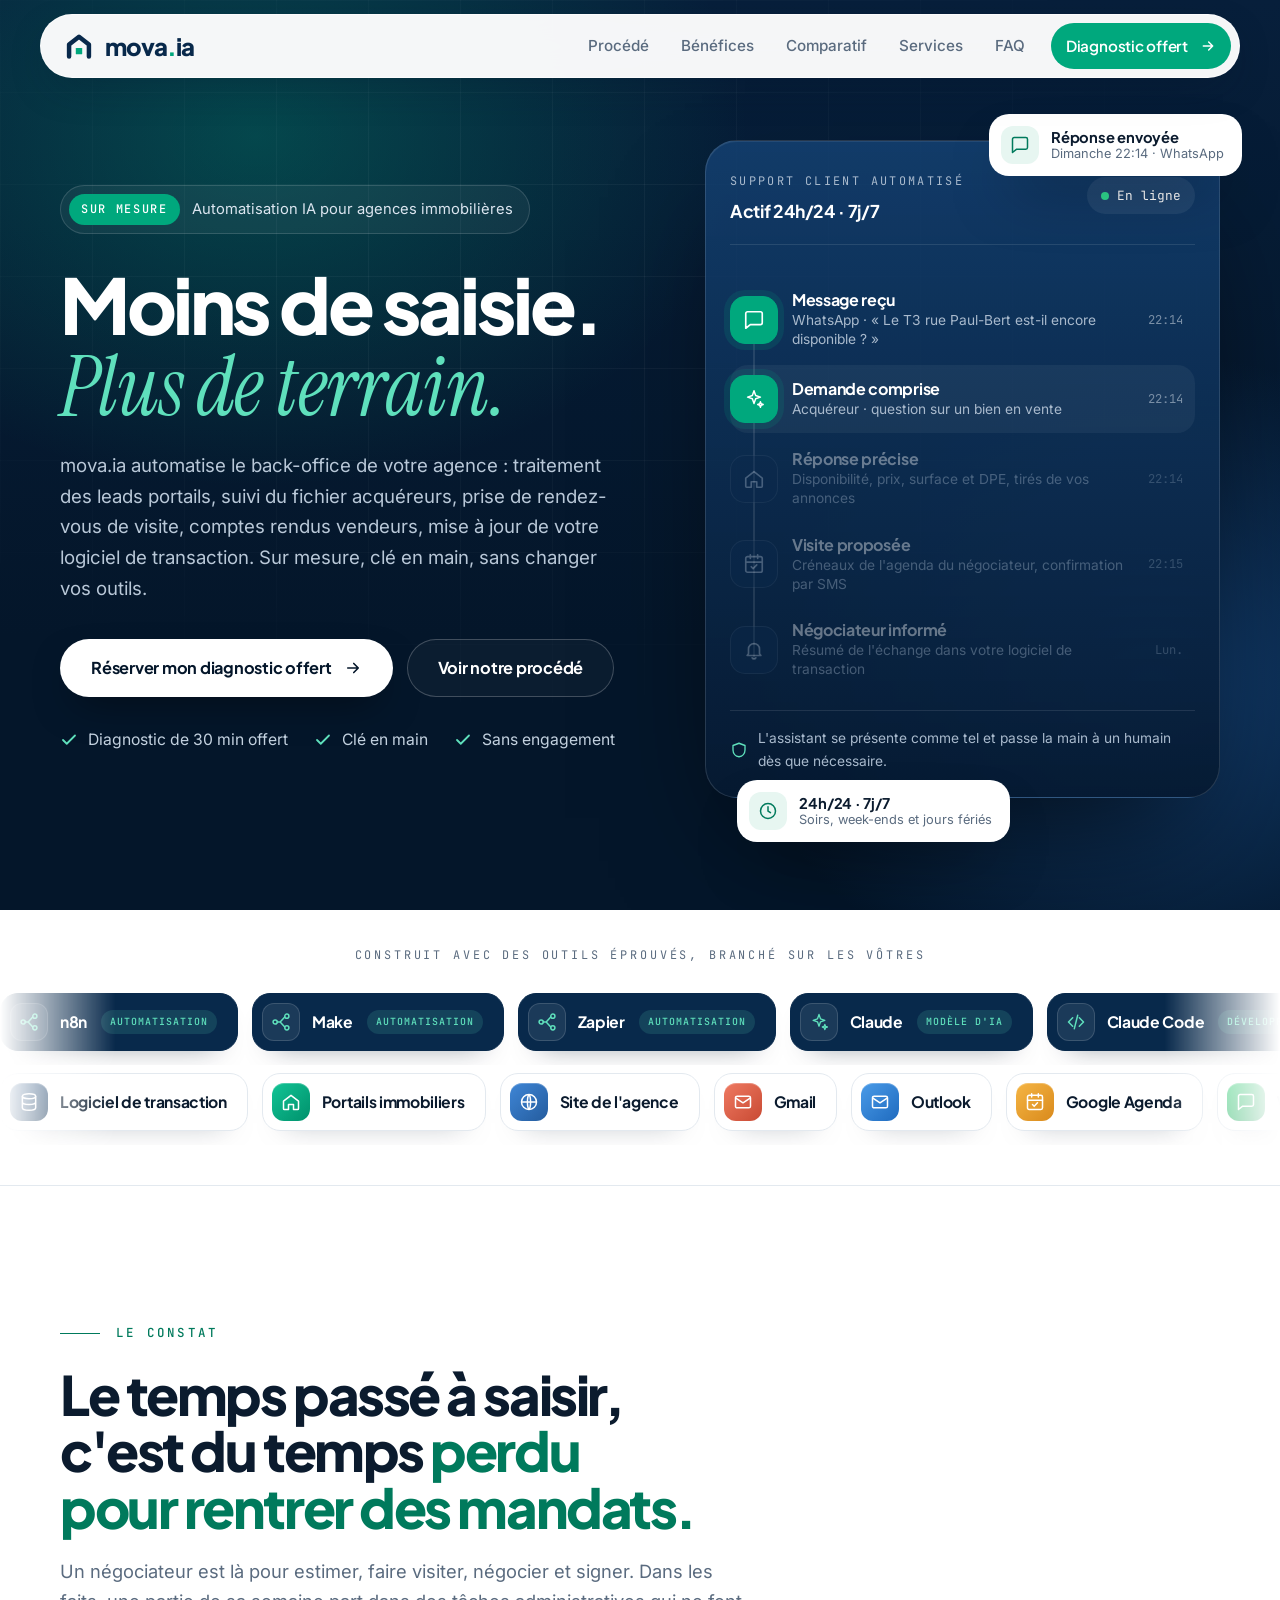
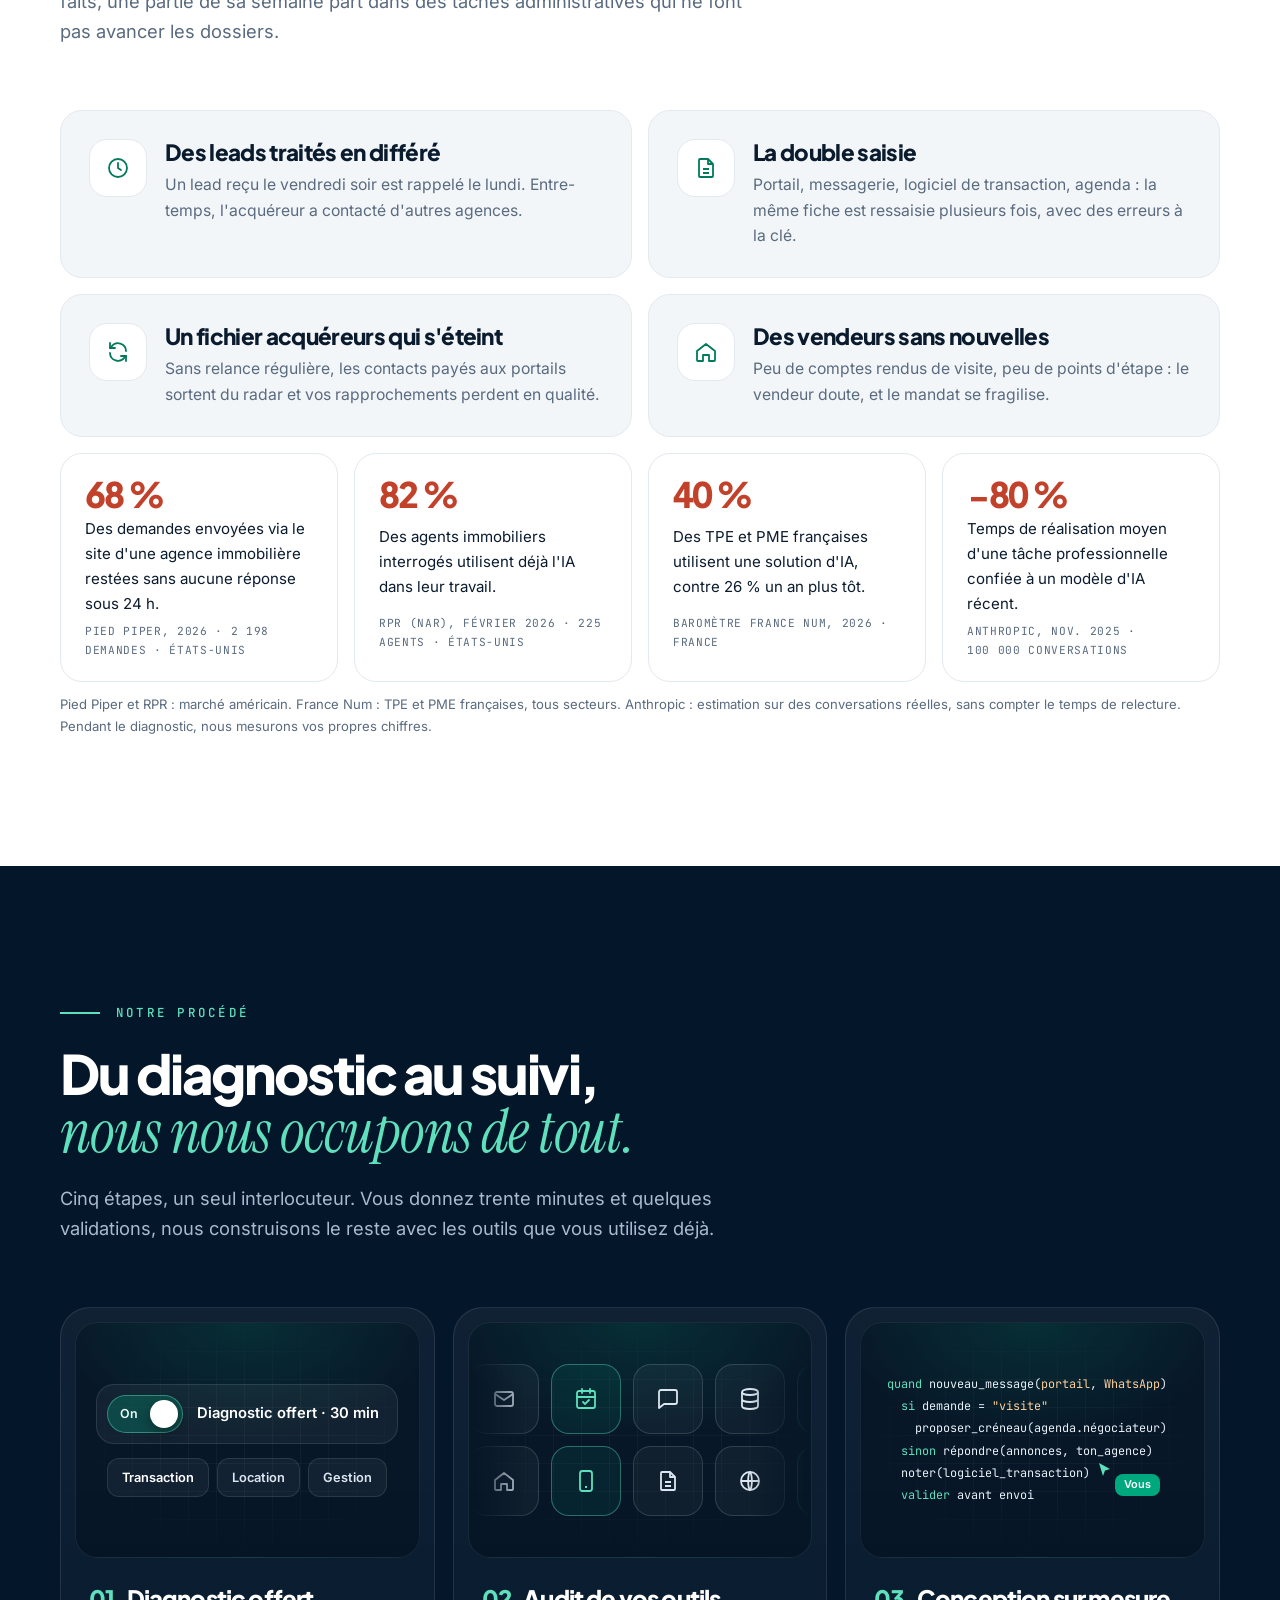
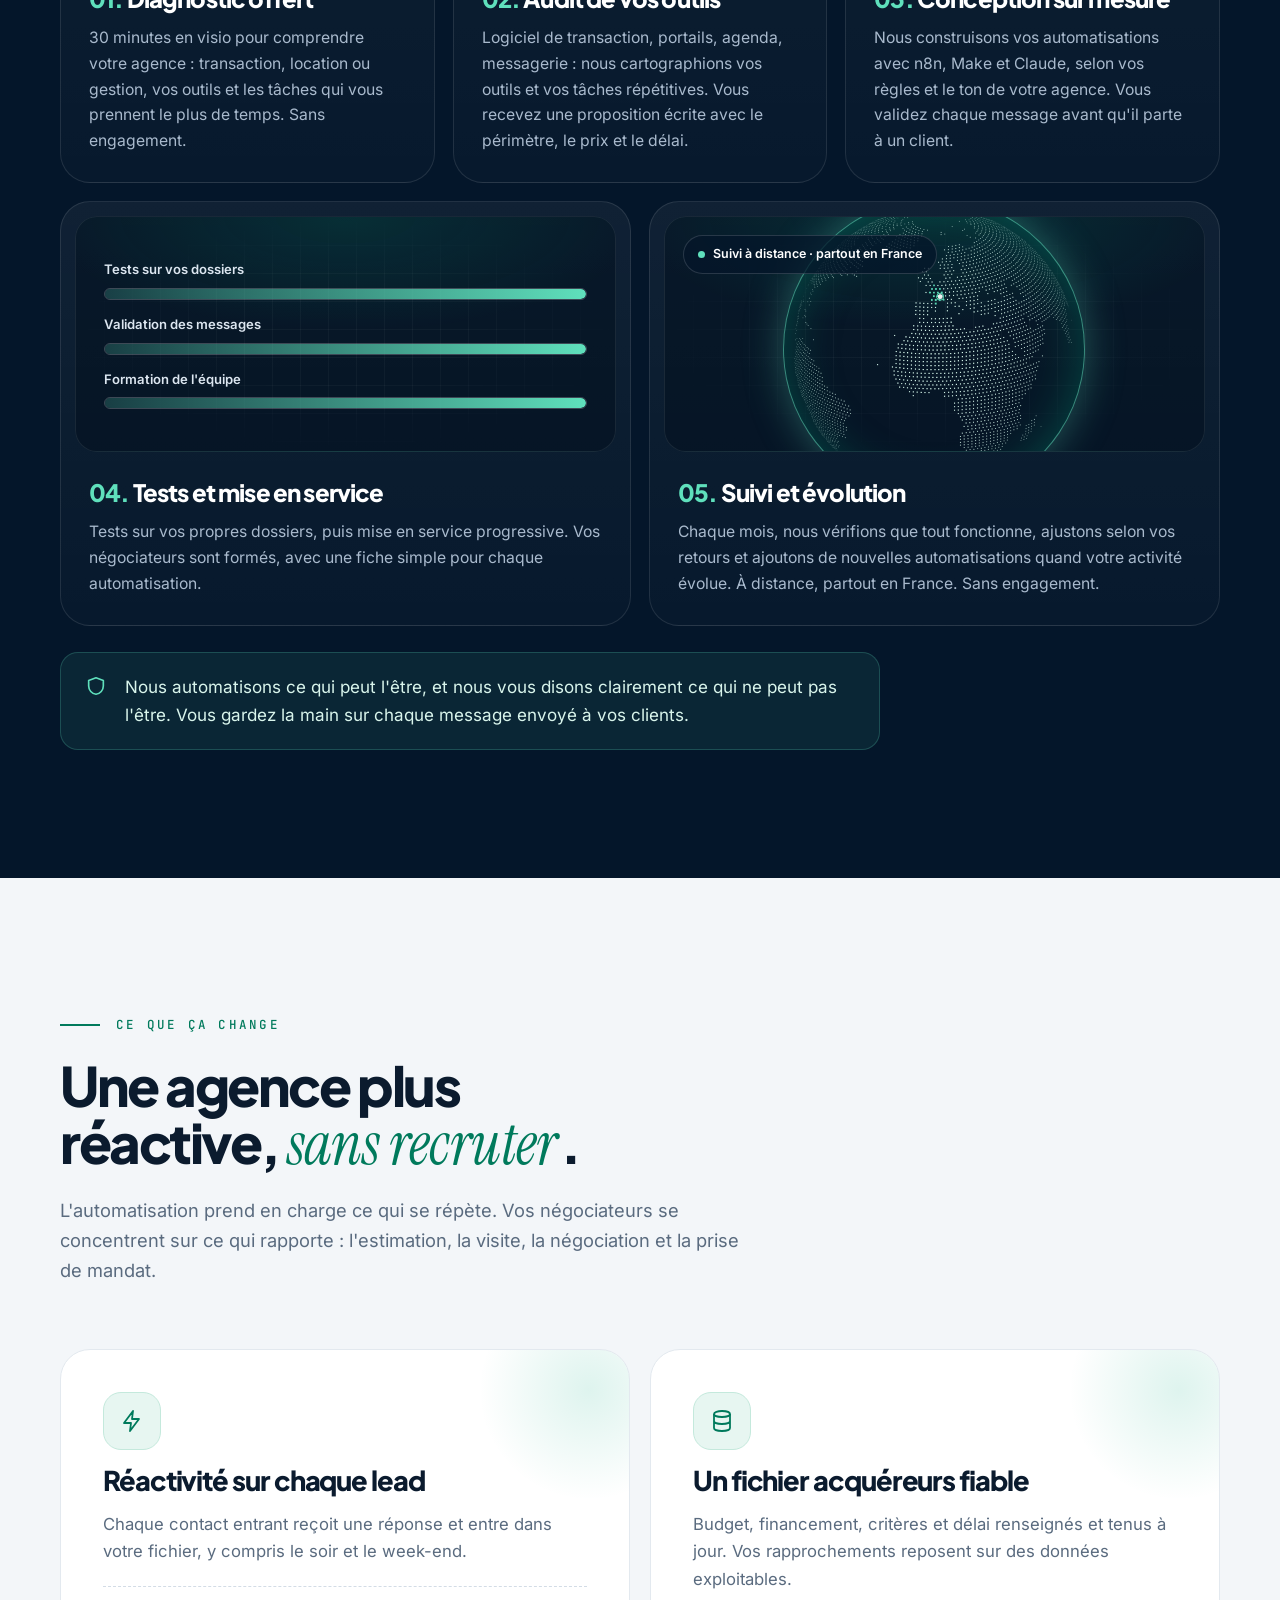
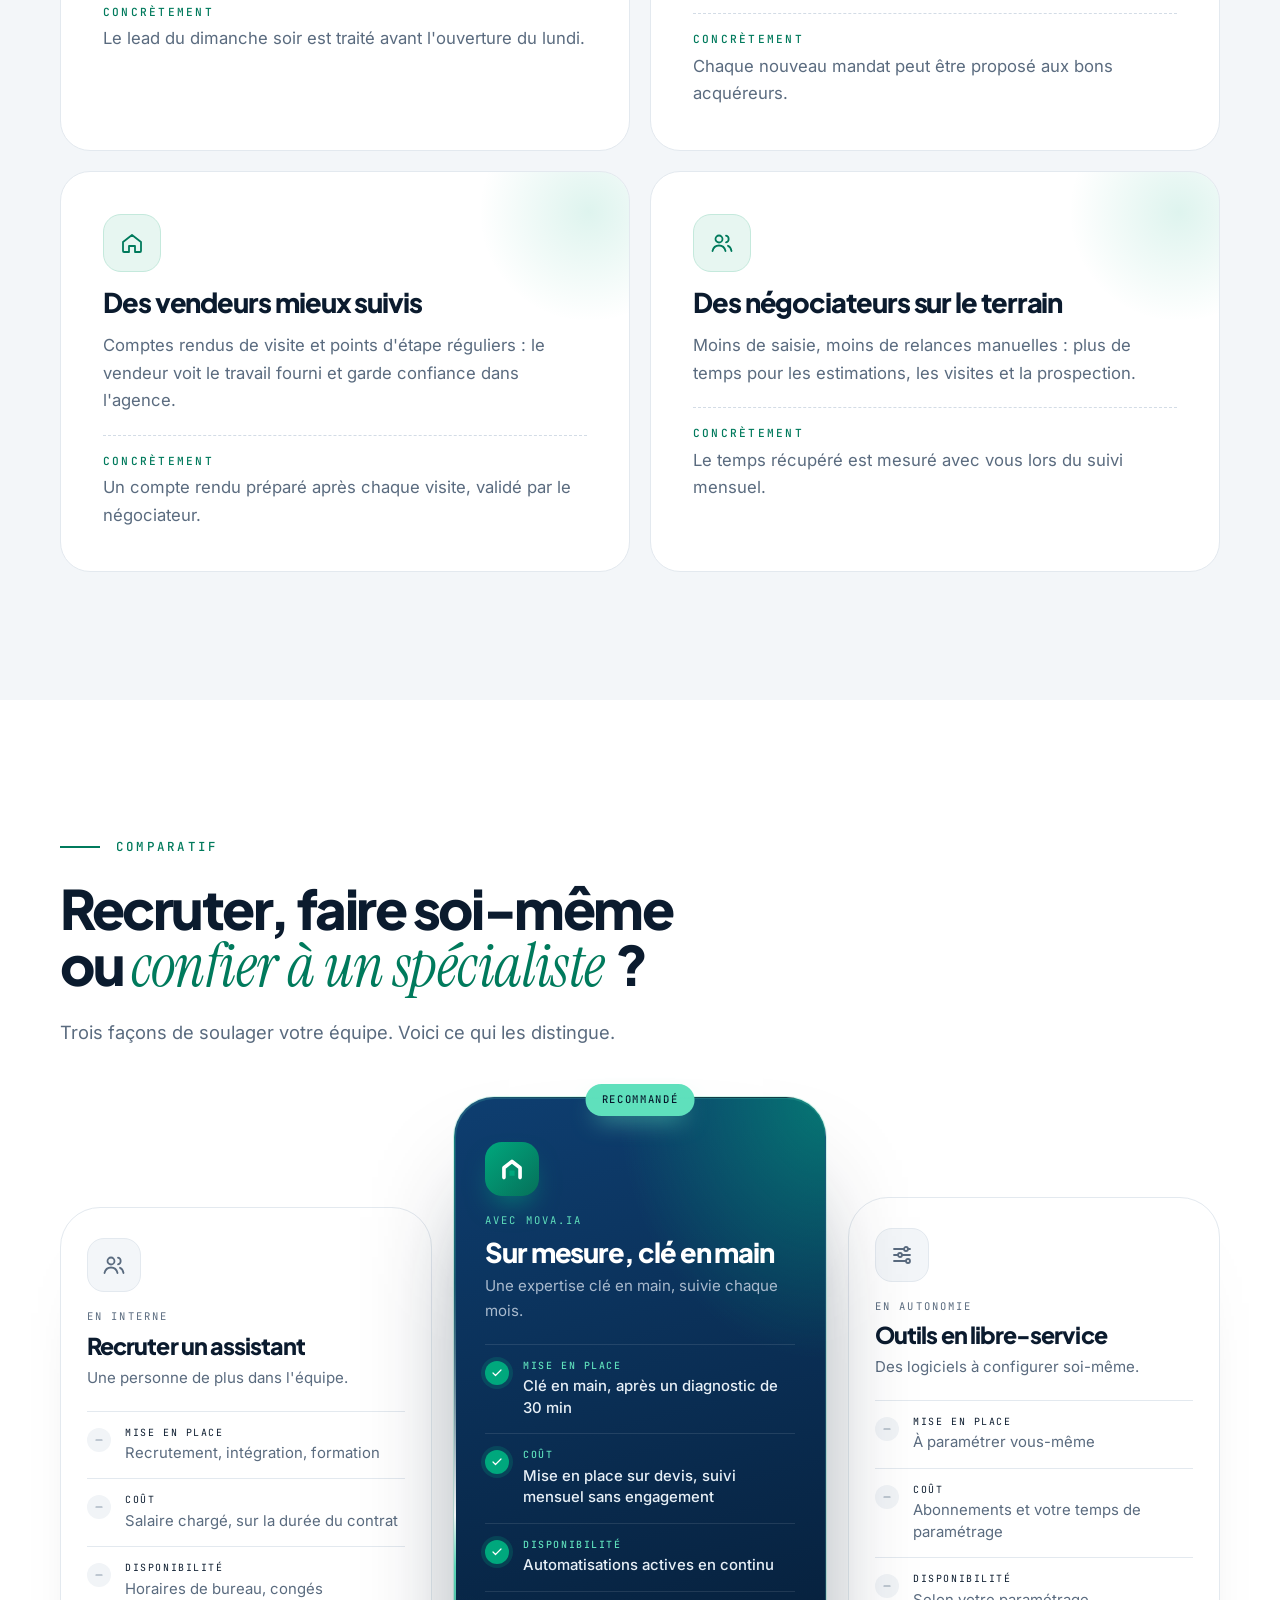
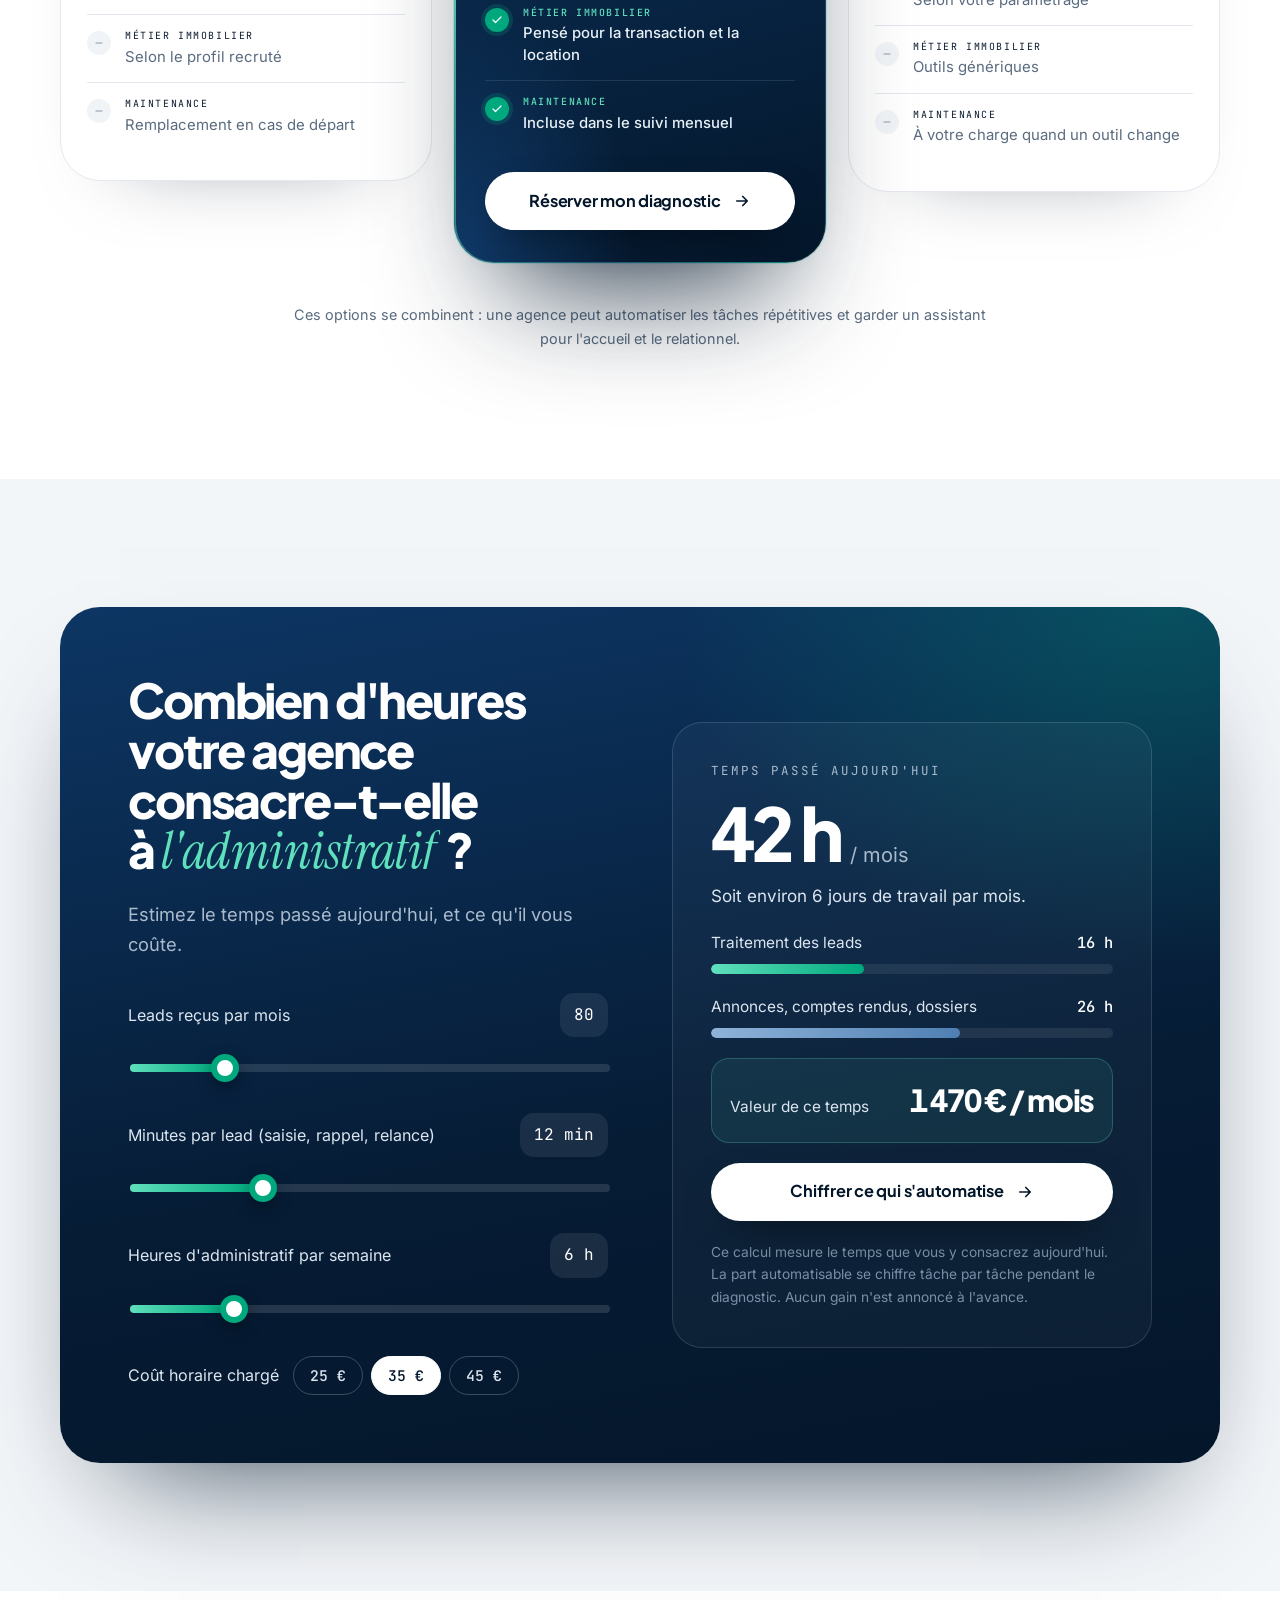
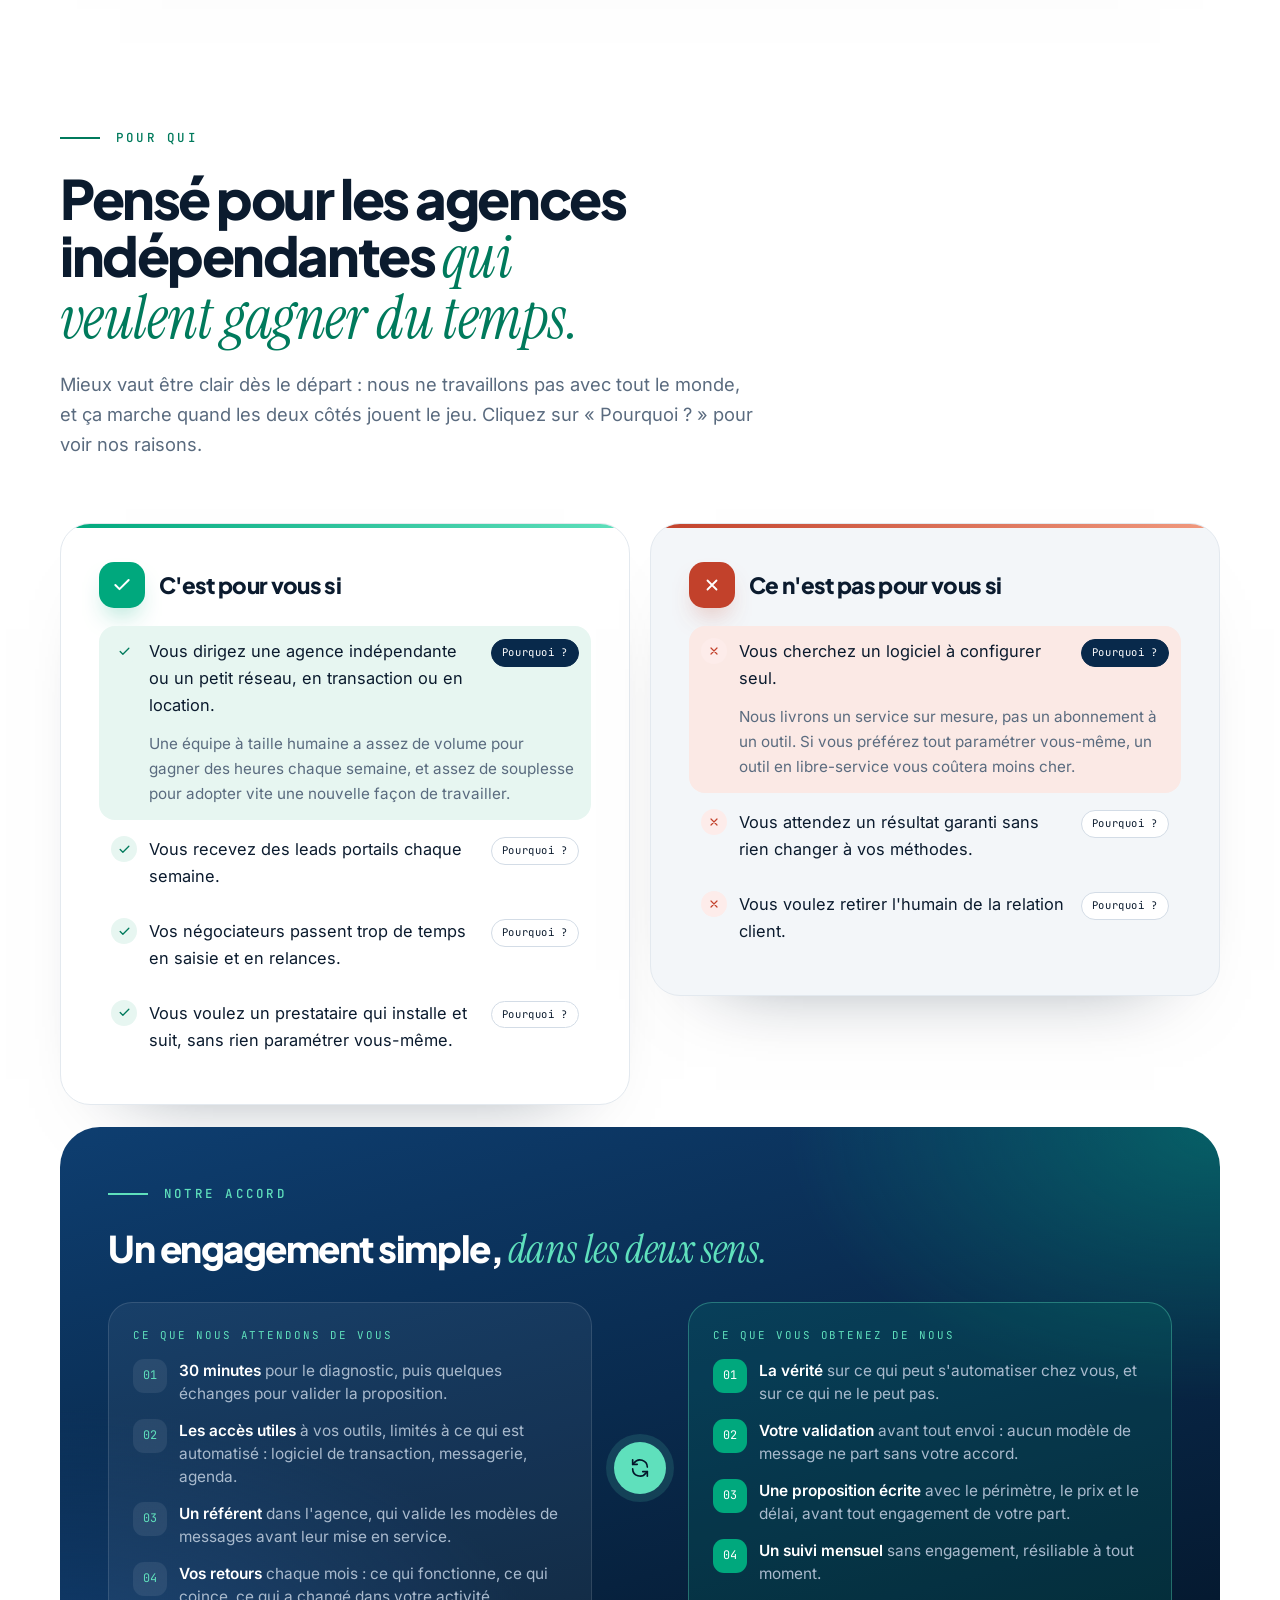
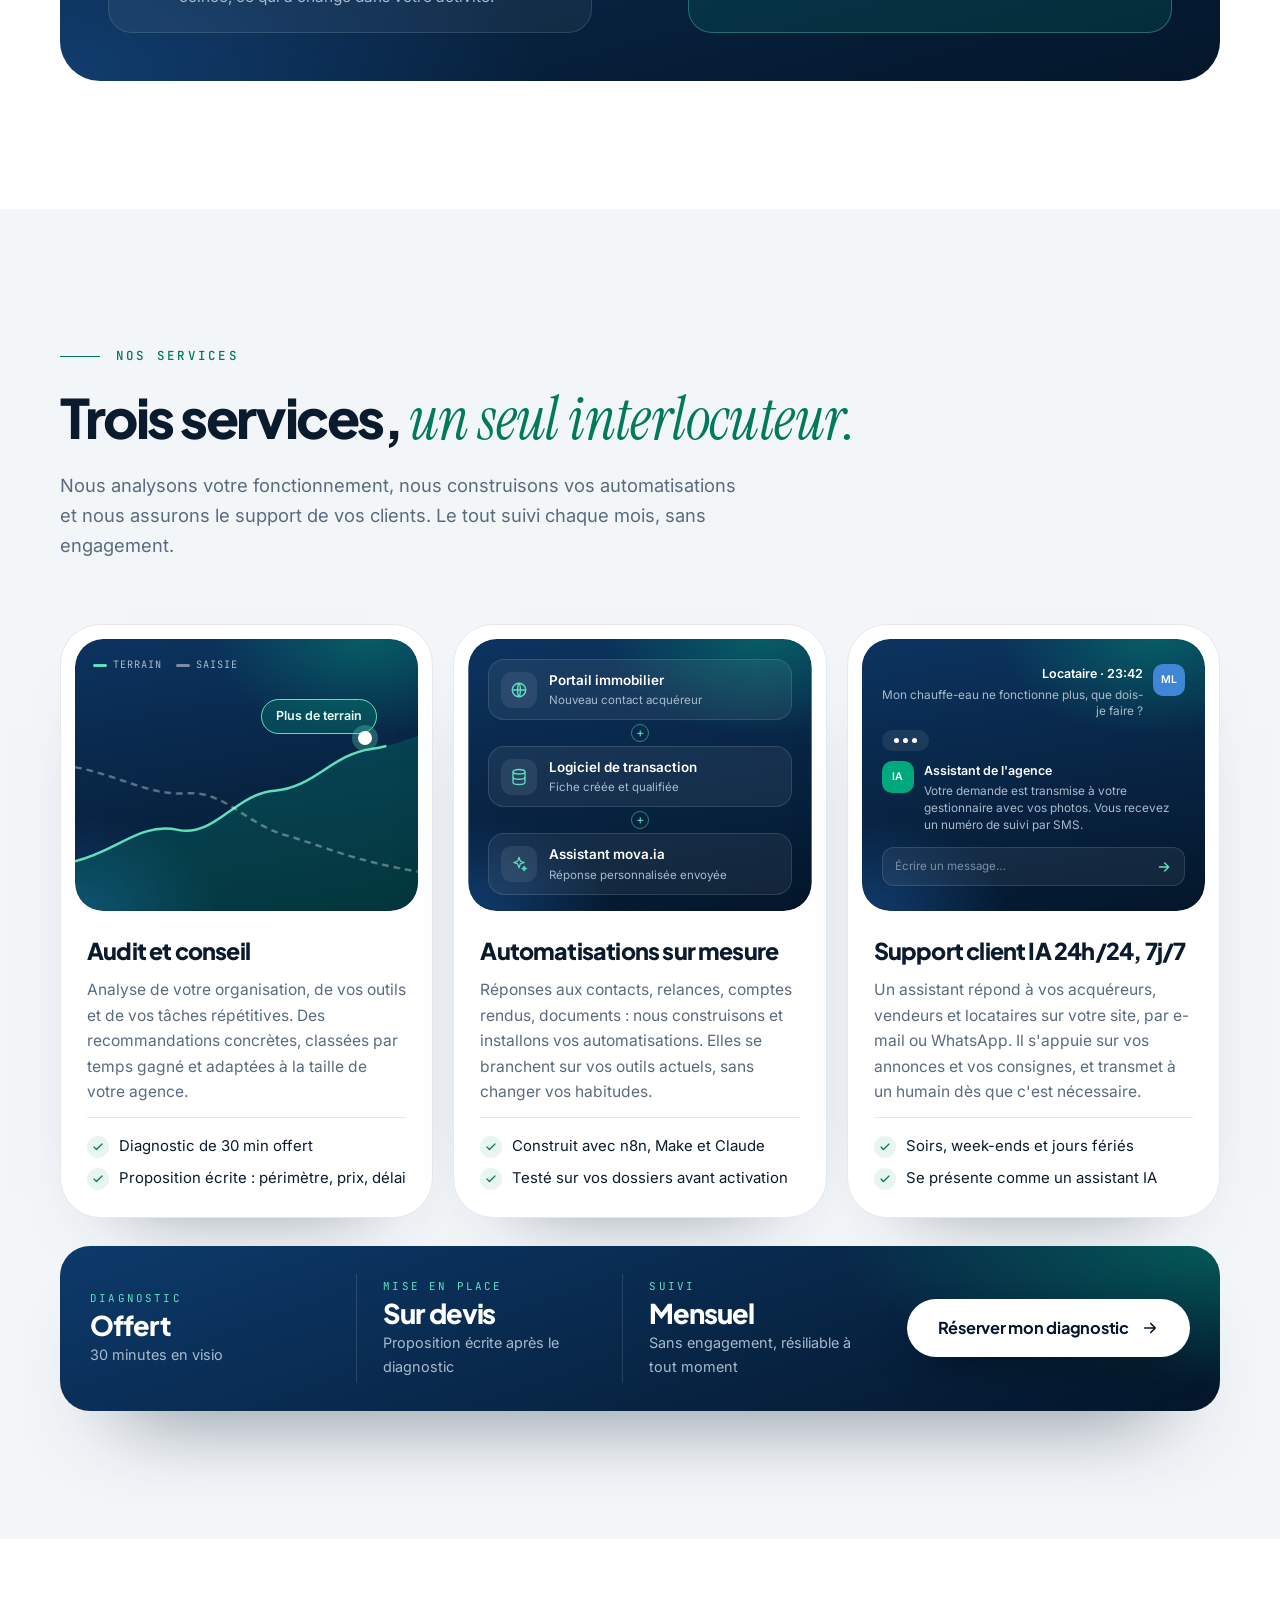
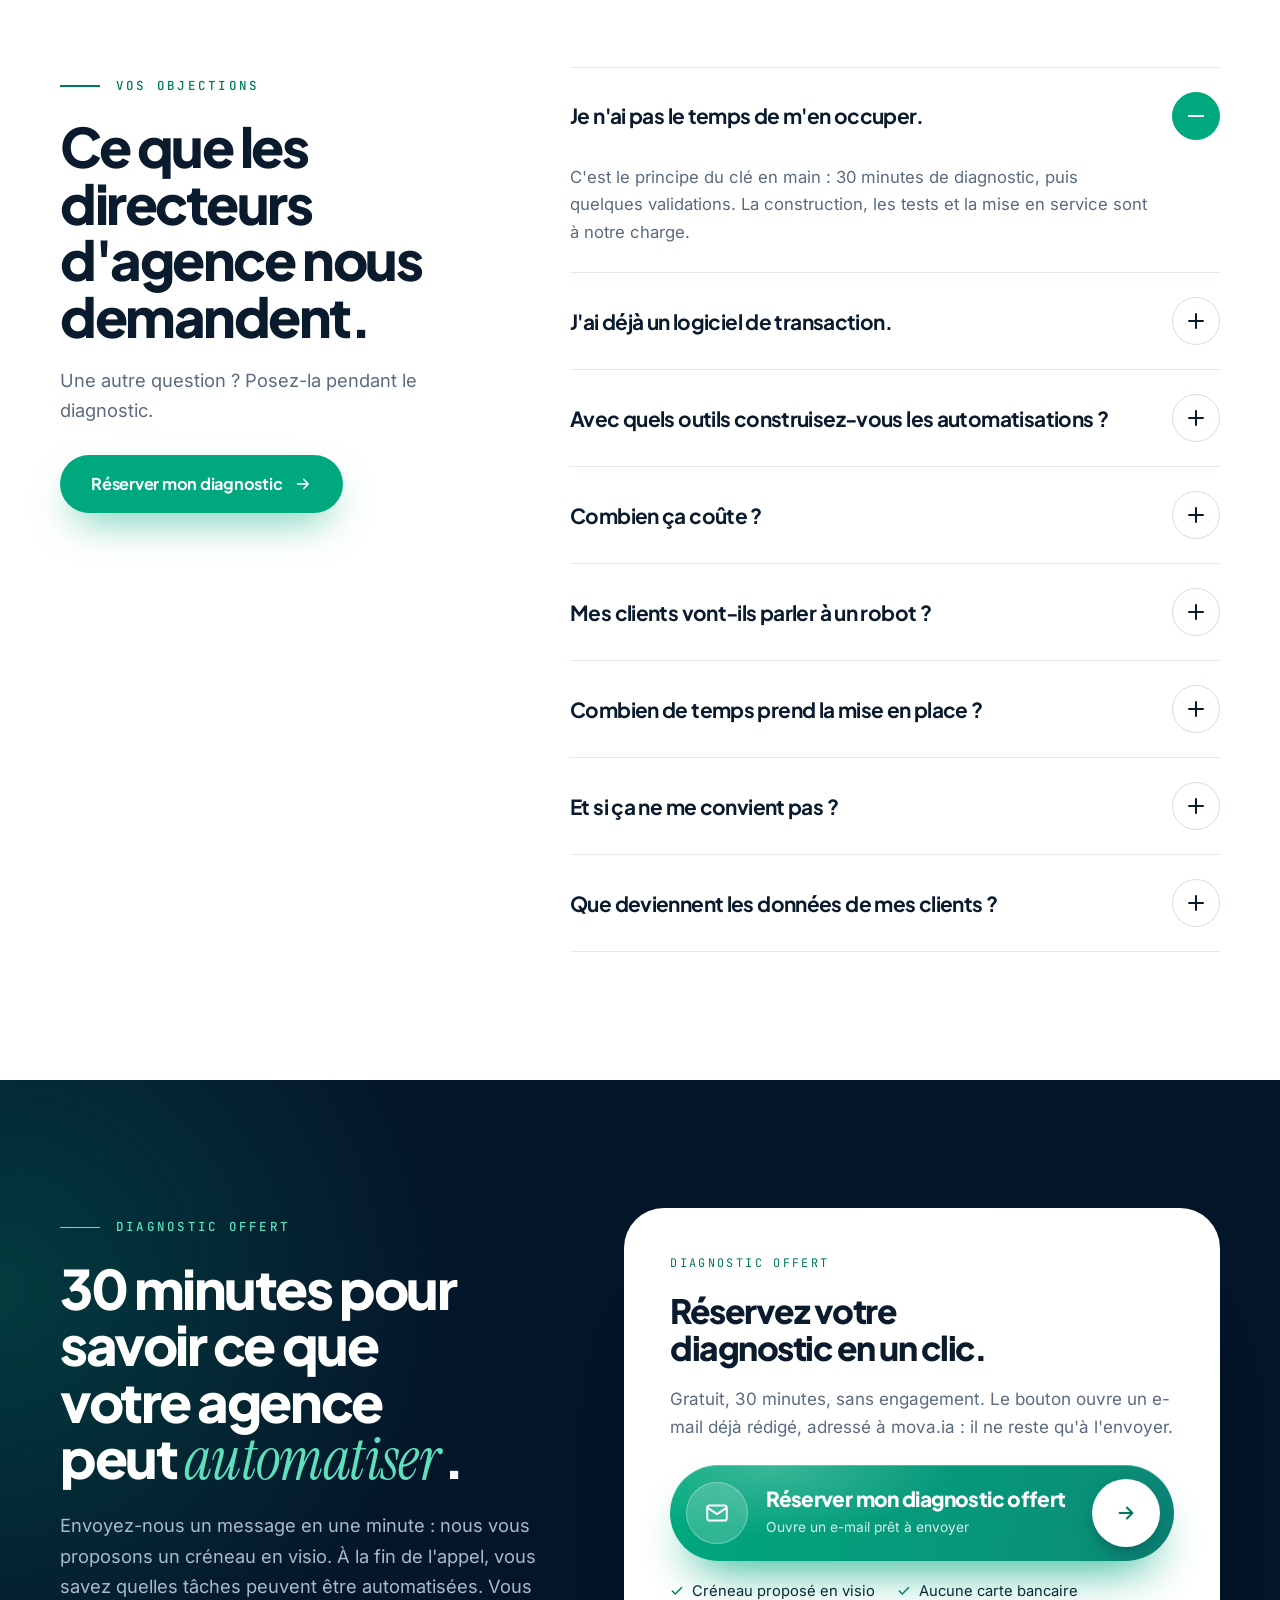
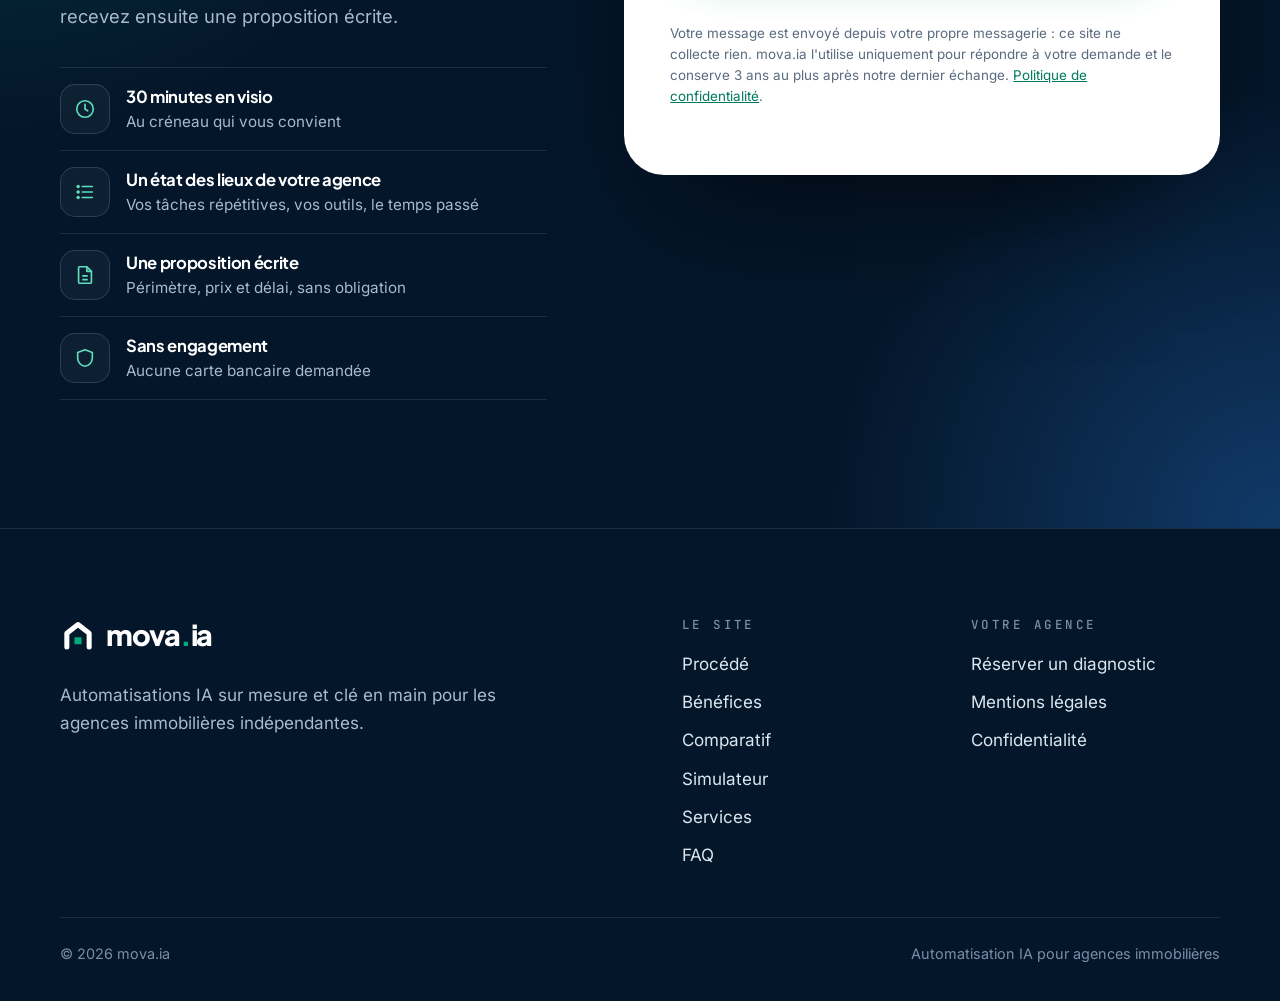
==== site/index.html @ 4f64c145 "Remplace le formulaire par un bouton horizontal animé Le bouton ouvre un e-mail prérempli vers rapha" ====
<!doctype html>
<html lang="fr">
<head>
  <meta charset="utf-8">
  <meta name="viewport" content="width=device-width, initial-scale=1, viewport-fit=cover">
  <title>mova.ia | Automatisation IA sur mesure pour agences immobilières</title>
  <meta name="description" content="mova.ia automatise le back-office des agences immobilières indépendantes : leads portails, fichier acquéreurs, visites, comptes rendus vendeurs, logiciel de transaction. Sur mesure, clé en main. Diagnostic offert.">
  <meta name="theme-color" content="#04162A">
  <link rel="icon" href="assets/favicon.svg" type="image/svg+xml">
  <link rel="stylesheet" href="fonts.css">
  <link rel="stylesheet" href="styles.css">
</head>
<body>

<svg width="0" height="0" style="position:absolute" aria-hidden="true">
  <symbol id="i-check" viewBox="0 0 24 24"><path d="M20 6 9 17l-5-5" fill="none" stroke="currentColor" stroke-width="2.4" stroke-linecap="round" stroke-linejoin="round"/></symbol>
  <symbol id="i-x" viewBox="0 0 24 24"><path d="M6 6l12 12M18 6 6 18" fill="none" stroke="currentColor" stroke-width="2.4" stroke-linecap="round"/></symbol>
  <symbol id="i-arrow" viewBox="0 0 24 24"><path d="M5 12h14M13 6l6 6-6 6" fill="none" stroke="currentColor" stroke-width="2.2" stroke-linecap="round" stroke-linejoin="round"/></symbol>
  <symbol id="i-clock" viewBox="0 0 24 24"><g fill="none" stroke="currentColor" stroke-width="1.8" stroke-linecap="round"><circle cx="12" cy="12" r="9"/><path d="M12 7v5l3 2"/></g></symbol>
  <symbol id="i-doc" viewBox="0 0 24 24"><g fill="none" stroke="currentColor" stroke-width="1.8" stroke-linejoin="round"><path d="M14 3H6a1 1 0 0 0-1 1v16a1 1 0 0 0 1 1h12a1 1 0 0 0 1-1V8z"/><path d="M14 3v5h5M9 13h6M9 17h6"/></g></symbol>
  <symbol id="i-bell" viewBox="0 0 24 24"><g fill="none" stroke="currentColor" stroke-width="1.8" stroke-linecap="round" stroke-linejoin="round"><path d="M6 16V11a6 6 0 1 1 12 0v5l1.5 2h-15z"/><path d="M10 20.5a2.2 2.2 0 0 0 4 0"/></g></symbol>
  <symbol id="i-cal" viewBox="0 0 24 24"><g fill="none" stroke="currentColor" stroke-width="1.8" stroke-linecap="round"><rect x="3" y="4" width="18" height="17" rx="2"/><path d="M16 2v4M8 2v4M3 10h18M9 15l2 2 4-4"/></g></symbol>
  <symbol id="i-mail" viewBox="0 0 24 24"><g fill="none" stroke="currentColor" stroke-width="1.8" stroke-linejoin="round"><rect x="3" y="5" width="18" height="14" rx="2"/><path d="m3 7 9 6 9-6"/></g></symbol>
  <symbol id="i-db" viewBox="0 0 24 24"><g fill="none" stroke="currentColor" stroke-width="1.8"><ellipse cx="12" cy="5" rx="8" ry="3"/><path d="M4 5v14c0 1.7 3.6 3 8 3s8-1.3 8-3V5M4 12c0 1.7 3.6 3 8 3s8-1.3 8-3"/></g></symbol>
  <symbol id="i-chat" viewBox="0 0 24 24"><path d="M21 15a2 2 0 0 1-2 2H8l-5 4V5a2 2 0 0 1 2-2h14a2 2 0 0 1 2 2z" fill="none" stroke="currentColor" stroke-width="1.8" stroke-linejoin="round"/></symbol>
  <symbol id="i-home" viewBox="0 0 24 24"><path d="M3 11 12 4l9 7v9a1 1 0 0 1-1 1h-5v-6H9v6H4a1 1 0 0 1-1-1z" fill="none" stroke="currentColor" stroke-width="1.8" stroke-linejoin="round"/></symbol>
  <symbol id="i-tune" viewBox="0 0 24 24"><g fill="none" stroke="currentColor" stroke-width="1.8" stroke-linecap="round"><path d="M4 6h10M18 6h2M4 12h4M12 12h8M4 18h12"/><circle cx="16" cy="6" r="2"/><circle cx="10" cy="12" r="2"/><circle cx="18" cy="18" r="2"/></g></symbol>
  <symbol id="i-key" viewBox="0 0 24 24"><g fill="none" stroke="currentColor" stroke-width="1.8" stroke-linecap="round"><circle cx="8" cy="15" r="4.5"/><path d="m11.5 11.5 9-9M17 6l3 3M14.5 8.5l2 2"/></g></symbol>
  <symbol id="i-users" viewBox="0 0 24 24"><g fill="none" stroke="currentColor" stroke-width="1.8" stroke-linecap="round"><circle cx="9" cy="8" r="3.5"/><path d="M2.5 20c.8-3.5 3.4-5.5 6.5-5.5s5.7 2 6.5 5.5"/><path d="M16 4.6a3.5 3.5 0 0 1 0 6.8M18 14.8c1.8.7 3 2.5 3.5 5.2"/></g></symbol>
  <symbol id="i-shield" viewBox="0 0 24 24"><path d="M12 3 4 6v6c0 4.5 3.4 8.3 8 9 4.6-.7 8-4.5 8-9V6z" fill="none" stroke="currentColor" stroke-width="1.8" stroke-linejoin="round"/></symbol>
  <symbol id="i-refresh" viewBox="0 0 24 24"><g fill="none" stroke="currentColor" stroke-width="1.8" stroke-linecap="round" stroke-linejoin="round"><path d="M20 11a8 8 0 0 0-14.5-4.5L4 8M4 13a8 8 0 0 0 14.5 4.5L20 16"/><path d="M4 3v5h5M20 21v-5h-5"/></g></symbol>
  <symbol id="i-bolt" viewBox="0 0 24 24"><path d="M13 2 4 14h7l-1 8 9-12h-7z" fill="none" stroke="currentColor" stroke-width="1.8" stroke-linejoin="round"/></symbol>
  <symbol id="i-globe" viewBox="0 0 24 24"><g fill="none" stroke="currentColor" stroke-width="1.8"><circle cx="12" cy="12" r="9"/><path d="M3 12h18M12 3c2.5 3 2.5 15 0 18M12 3c-2.5 3-2.5 15 0 18"/></g></symbol>
  <symbol id="i-phone" viewBox="0 0 24 24"><g fill="none" stroke="currentColor" stroke-width="1.8" stroke-linejoin="round"><rect x="6" y="2" width="12" height="20" rx="2.5"/><path d="M11 18h2"/></g></symbol>
  <symbol id="i-call" viewBox="0 0 24 24"><path fill="none" stroke="currentColor" stroke-width="1.8" stroke-linejoin="round" d="M22 16.92v3a2 2 0 0 1-2.18 2 19.79 19.79 0 0 1-8.63-3.07 19.5 19.5 0 0 1-6-6 19.79 19.79 0 0 1-3.07-8.67A2 2 0 0 1 4.11 2h3a2 2 0 0 1 2 1.72c.13.96.36 1.9.7 2.81a2 2 0 0 1-.45 2.11L8.09 9.91a16 16 0 0 0 6 6l1.27-1.27a2 2 0 0 1 2.11-.45c.91.34 1.85.57 2.81.7A2 2 0 0 1 22 16.92z"/></symbol>
  <symbol id="i-grid" viewBox="0 0 24 24"><g fill="none" stroke="currentColor" stroke-width="1.8"><rect x="3" y="4" width="18" height="16" rx="2"/><path d="M3 10h18M3 15h18M9 4v16"/></g></symbol>
  <symbol id="i-folder" viewBox="0 0 24 24"><path d="M3 7a2 2 0 0 1 2-2h4l2 2h8a2 2 0 0 1 2 2v8a2 2 0 0 1-2 2H5a2 2 0 0 1-2-2z" fill="none" stroke="currentColor" stroke-width="1.8" stroke-linejoin="round"/></symbol>
  <symbol id="i-list" viewBox="0 0 24 24"><g fill="none" stroke="currentColor" stroke-width="1.8" stroke-linecap="round"><path d="M9 6h11M9 12h11M9 18h11"/><circle cx="4.5" cy="6" r="1"/><circle cx="4.5" cy="12" r="1"/><circle cx="4.5" cy="18" r="1"/></g></symbol>
  <symbol id="i-minus" viewBox="0 0 24 24"><path d="M6 12h12" fill="none" stroke="currentColor" stroke-width="2.4" stroke-linecap="round"/></symbol>
  <symbol id="i-spark" viewBox="0 0 24 24"><path d="M12 3l1.8 5.2L19 10l-5.2 1.8L12 17l-1.8-5.2L5 10l5.2-1.8zM19 15l.8 2.2L22 18l-2.2.8L19 21l-.8-2.2L16 18l2.2-.8z" fill="none" stroke="currentColor" stroke-width="1.6" stroke-linejoin="round"/></symbol>
  <symbol id="i-mic" viewBox="0 0 24 24"><g fill="none" stroke="currentColor" stroke-width="2" stroke-linecap="round"><rect x="9" y="3" width="6" height="11" rx="3"/><path d="M5 11a7 7 0 0 0 14 0M12 18v3"/></g></symbol>
  <symbol id="i-nodes" viewBox="0 0 24 24"><g fill="none" stroke="currentColor" stroke-width="1.8" stroke-linecap="round" stroke-linejoin="round"><circle cx="5" cy="12" r="2.5"/><circle cx="19" cy="5" r="2.5"/><circle cx="19" cy="19" r="2.5"/><path d="M7.5 12h3.5l5.5-6M11 12l5.5 6"/></g></symbol>
  <symbol id="i-code" viewBox="0 0 24 24"><path d="m8 7-5 5 5 5M16 7l5 5-5 5M14 4l-4 16" fill="none" stroke="currentColor" stroke-width="1.8" stroke-linecap="round" stroke-linejoin="round"/></symbol>
</svg>

<div class="progress" id="progress" aria-hidden="true"></div>

<div class="menu-bd" id="menu-bd" aria-hidden="true"></div>

<header class="hdr" id="hdr">
  <div class="pill">
    <a class="logo" href="#top" aria-label="mova.ia, accueil"><img src="assets/mark.svg" alt="" width="32" height="32"><span>mova<span class="dot">.</span>ia</span></a>
    <nav class="nav" aria-label="Navigation principale">
      <a href="#procede">Procédé</a>
      <a href="#benefices">Bénéfices</a>
      <a href="#comparatif">Comparatif</a>
      <a href="#services">Services</a>
      <a href="#faq">FAQ</a>
      <a class="btn btn-sm" href="#appel">Diagnostic offert <svg width="16" height="16"><use href="#i-arrow"/></svg></a>
    </nav>
    <button class="menu-btn" id="menu-btn" type="button" aria-expanded="false" aria-controls="menu" aria-label="Ouvrir le menu"><span></span></button>
    <nav class="menu" id="menu" aria-label="Menu">
      <a href="#procede">Procédé</a>
      <a href="#benefices">Bénéfices</a>
      <a href="#comparatif">Comparatif</a>
      <a href="#temps">Simulateur</a>
      <a href="#services">Services</a>
      <a href="#faq">FAQ</a>
      <a class="btn btn-block" href="#appel">Diagnostic offert <svg width="16" height="16"><use href="#i-arrow"/></svg></a>
    </nav>
  </div>
</header>

<main id="top">

<!-- ================= OUVERTURE ================= -->
<section class="hero dark">
  <div class="wrap hero-grid">
    <div>
      <p class="tagline"><b>SUR MESURE</b>Automatisation IA pour agences immobilières</p>
      <h1>Moins de saisie. <span class="it">Plus de terrain.</span></h1>
      <p class="lede">mova.ia automatise le back-office de votre agence : traitement des leads portails, suivi du fichier acquéreurs, prise de rendez-vous de visite, comptes rendus vendeurs, mise à jour de votre logiciel de transaction. Sur mesure, clé en main, sans changer vos outils.</p>
      <div class="cta-row">
        <a class="btn btn-white" href="#appel">Réserver mon diagnostic offert <svg width="18" height="18"><use href="#i-arrow"/></svg></a>
        <a class="btn btn-line" href="#procede">Voir notre procédé</a>
      </div>
      <ul class="checks">
        <li><svg width="18" height="18"><use href="#i-check"/></svg>Diagnostic de 30 min offert</li>
        <li><svg width="18" height="18"><use href="#i-check"/></svg>Clé en main</li>
        <li><svg width="18" height="18"><use href="#i-check"/></svg>Sans engagement</li>
      </ul>
    </div>

    <div class="wf-wrap">
      <div class="float float--a" aria-hidden="true"><span class="fi"><svg width="20" height="20"><use href="#i-chat"/></svg></span><span>Réponse envoyée<small>Dimanche 22:14 · WhatsApp</small></span></div>
      <div class="wf" id="wf" aria-label="Exemple : support client automatisé, actif 24h/24 et 7j/7">
        <div class="wf-top">
          <div><small>SUPPORT CLIENT AUTOMATISÉ</small><b>Actif 24h/24 · 7j/7</b></div>
          <span class="state"><i></i>En ligne</span>
        </div>
        <ol class="wsteps">
          <li class="wstep on"><span class="ic"><svg width="22" height="22"><use href="#i-chat"/></svg></span><div><b>Message reçu</b><span>WhatsApp · « Le T3 rue Paul-Bert est-il encore disponible ? »</span></div><time>22:14</time></li>
          <li class="wstep on"><span class="ic"><svg width="22" height="22"><use href="#i-spark"/></svg></span><div><b>Demande comprise</b><span>Acquéreur · question sur un bien en vente</span></div><time>22:14</time></li>
          <li class="wstep on"><span class="ic"><svg width="22" height="22"><use href="#i-home"/></svg></span><div><b>Réponse précise</b><span>Disponibilité, prix, surface et DPE, tirés de vos annonces</span></div><time>22:14</time></li>
          <li class="wstep on"><span class="ic"><svg width="22" height="22"><use href="#i-cal"/></svg></span><div><b>Visite proposée</b><span>Créneaux de l'agenda du négociateur, confirmation par SMS</span></div><time>22:15</time></li>
          <li class="wstep on"><span class="ic"><svg width="22" height="22"><use href="#i-bell"/></svg></span><div><b>Négociateur informé</b><span>Résumé de l'échange dans votre logiciel de transaction</span></div><time>Lun.</time></li>
        </ol>
        <p class="wf-foot"><svg width="18" height="18"><use href="#i-shield"/></svg> L'assistant se présente comme tel et passe la main à un humain dès que nécessaire.</p>
      </div>
      <div class="float float--b" aria-hidden="true"><span class="fi"><svg width="20" height="20"><use href="#i-clock"/></svg></span><span>24h/24 · 7j/7<small>Soirs, week-ends et jours fériés</small></span></div>
    </div>
  </div>
</section>

<!-- ================= OUTILS ================= -->
<section class="tools" aria-label="Outils utilisés et outils compatibles">
  <p class="tools-label">Construit avec des outils éprouvés, branché sur les vôtres</p>
  <div class="logos logos--rev">
    <div class="logos-track">
      <div class="logo-set"><span class="lg lg--b"><i><svg width="20" height="20"><use href="#i-nodes"/></svg></i>n8n<em>Automatisation</em></span><span class="lg lg--b"><i><svg width="20" height="20"><use href="#i-nodes"/></svg></i>Make<em>Automatisation</em></span><span class="lg lg--b"><i><svg width="20" height="20"><use href="#i-nodes"/></svg></i>Zapier<em>Automatisation</em></span><span class="lg lg--b"><i><svg width="20" height="20"><use href="#i-spark"/></svg></i>Claude<em>Modèle d'IA</em></span><span class="lg lg--b"><i><svg width="20" height="20"><use href="#i-code"/></svg></i>Claude Code<em>Développement</em></span><span class="lg lg--b"><i><svg width="20" height="20"><use href="#i-spark"/></svg></i>Mistral AI<em>IA européenne</em></span><span class="lg lg--b"><i><svg width="20" height="20"><use href="#i-spark"/></svg></i>OpenAI<em>Modèle d'IA</em></span><span class="lg lg--b"><i><svg width="20" height="20"><use href="#i-nodes"/></svg></i>n8n<em>Automatisation</em></span><span class="lg lg--b"><i><svg width="20" height="20"><use href="#i-nodes"/></svg></i>Make<em>Automatisation</em></span><span class="lg lg--b"><i><svg width="20" height="20"><use href="#i-nodes"/></svg></i>Zapier<em>Automatisation</em></span><span class="lg lg--b"><i><svg width="20" height="20"><use href="#i-spark"/></svg></i>Claude<em>Modèle d'IA</em></span><span class="lg lg--b"><i><svg width="20" height="20"><use href="#i-code"/></svg></i>Claude Code<em>Développement</em></span><span class="lg lg--b"><i><svg width="20" height="20"><use href="#i-spark"/></svg></i>Mistral AI<em>IA européenne</em></span><span class="lg lg--b"><i><svg width="20" height="20"><use href="#i-spark"/></svg></i>OpenAI<em>Modèle d'IA</em></span></div>
      <div class="logo-set" aria-hidden="true"><span class="lg lg--b"><i><svg width="20" height="20"><use href="#i-nodes"/></svg></i>n8n<em>Automatisation</em></span><span class="lg lg--b"><i><svg width="20" height="20"><use href="#i-nodes"/></svg></i>Make<em>Automatisation</em></span><span class="lg lg--b"><i><svg width="20" height="20"><use href="#i-nodes"/></svg></i>Zapier<em>Automatisation</em></span><span class="lg lg--b"><i><svg width="20" height="20"><use href="#i-spark"/></svg></i>Claude<em>Modèle d'IA</em></span><span class="lg lg--b"><i><svg width="20" height="20"><use href="#i-code"/></svg></i>Claude Code<em>Développement</em></span><span class="lg lg--b"><i><svg width="20" height="20"><use href="#i-spark"/></svg></i>Mistral AI<em>IA européenne</em></span><span class="lg lg--b"><i><svg width="20" height="20"><use href="#i-spark"/></svg></i>OpenAI<em>Modèle d'IA</em></span><span class="lg lg--b"><i><svg width="20" height="20"><use href="#i-nodes"/></svg></i>n8n<em>Automatisation</em></span><span class="lg lg--b"><i><svg width="20" height="20"><use href="#i-nodes"/></svg></i>Make<em>Automatisation</em></span><span class="lg lg--b"><i><svg width="20" height="20"><use href="#i-nodes"/></svg></i>Zapier<em>Automatisation</em></span><span class="lg lg--b"><i><svg width="20" height="20"><use href="#i-spark"/></svg></i>Claude<em>Modèle d'IA</em></span><span class="lg lg--b"><i><svg width="20" height="20"><use href="#i-code"/></svg></i>Claude Code<em>Développement</em></span><span class="lg lg--b"><i><svg width="20" height="20"><use href="#i-spark"/></svg></i>Mistral AI<em>IA européenne</em></span><span class="lg lg--b"><i><svg width="20" height="20"><use href="#i-spark"/></svg></i>OpenAI<em>Modèle d'IA</em></span></div>
    </div>
  </div>
  <div class="logos">
    <div class="logos-track">
      <div class="logo-set"><span class="lg lg-1"><i><svg width="20" height="20"><use href="#i-db"/></svg></i>Logiciel de transaction</span><span class="lg lg-2"><i><svg width="20" height="20"><use href="#i-home"/></svg></i>Portails immobiliers</span><span class="lg lg-3"><i><svg width="20" height="20"><use href="#i-globe"/></svg></i>Site de l'agence</span><span class="lg lg-4"><i><svg width="20" height="20"><use href="#i-mail"/></svg></i>Gmail</span><span class="lg lg-5"><i><svg width="20" height="20"><use href="#i-mail"/></svg></i>Outlook</span><span class="lg lg-6"><i><svg width="20" height="20"><use href="#i-cal"/></svg></i>Google Agenda</span><span class="lg lg-7"><i><svg width="20" height="20"><use href="#i-chat"/></svg></i>WhatsApp</span><span class="lg lg-8"><i><svg width="20" height="20"><use href="#i-phone"/></svg></i>SMS</span><span class="lg lg-3"><i><svg width="20" height="20"><use href="#i-grid"/></svg></i>Google Sheets</span><span class="lg lg-1"><i><svg width="20" height="20"><use href="#i-folder"/></svg></i>Google Drive</span><span class="lg lg-2"><i><svg width="20" height="20"><use href="#i-list"/></svg></i>Formulaires web</span></div>
      <div class="logo-set" aria-hidden="true"><span class="lg lg-1"><i><svg width="20" height="20"><use href="#i-db"/></svg></i>Logiciel de transaction</span><span class="lg lg-2"><i><svg width="20" height="20"><use href="#i-home"/></svg></i>Portails immobiliers</span><span class="lg lg-3"><i><svg width="20" height="20"><use href="#i-globe"/></svg></i>Site de l'agence</span><span class="lg lg-4"><i><svg width="20" height="20"><use href="#i-mail"/></svg></i>Gmail</span><span class="lg lg-5"><i><svg width="20" height="20"><use href="#i-mail"/></svg></i>Outlook</span><span class="lg lg-6"><i><svg width="20" height="20"><use href="#i-cal"/></svg></i>Google Agenda</span><span class="lg lg-7"><i><svg width="20" height="20"><use href="#i-chat"/></svg></i>WhatsApp</span><span class="lg lg-8"><i><svg width="20" height="20"><use href="#i-phone"/></svg></i>SMS</span><span class="lg lg-3"><i><svg width="20" height="20"><use href="#i-grid"/></svg></i>Google Sheets</span><span class="lg lg-1"><i><svg width="20" height="20"><use href="#i-folder"/></svg></i>Google Drive</span><span class="lg lg-2"><i><svg width="20" height="20"><use href="#i-list"/></svg></i>Formulaires web</span></div>
    </div>
  </div>
</section>

<!-- ================= CONSTAT ================= -->
<section class="sec" id="constat">
  <div class="wrap">
    <div class="head rv">
      <p class="eyebrow">Le constat</p>
      <h2>Le temps passé à saisir, c'est du temps <span class="hl">perdu pour rentrer des mandats.</span></h2>
      <p class="lede">Un négociateur est là pour estimer, faire visiter, négocier et signer. Dans les faits, une partie de sa semaine part dans des tâches administratives qui ne font pas avancer les dossiers.</p>
    </div>
    <ul class="pain" data-stagger>
      <li class="rv"><span class="ibox"><svg width="24" height="24"><use href="#i-clock"/></svg></span><div><h3>Des leads traités en différé</h3><p>Un lead reçu le vendredi soir est rappelé le lundi. Entre-temps, l'acquéreur a contacté d'autres agences.</p></div></li>
      <li class="rv"><span class="ibox"><svg width="24" height="24"><use href="#i-doc"/></svg></span><div><h3>La double saisie</h3><p>Portail, messagerie, logiciel de transaction, agenda : la même fiche est ressaisie plusieurs fois, avec des erreurs à la clé.</p></div></li>
      <li class="rv"><span class="ibox"><svg width="24" height="24"><use href="#i-refresh"/></svg></span><div><h3>Un fichier acquéreurs qui s'éteint</h3><p>Sans relance régulière, les contacts payés aux portails sortent du radar et vos rapprochements perdent en qualité.</p></div></li>
      <li class="rv"><span class="ibox"><svg width="24" height="24"><use href="#i-home"/></svg></span><div><h3>Des vendeurs sans nouvelles</h3><p>Peu de comptes rendus de visite, peu de points d'étape : le vendeur doute, et le mandat se fragilise.</p></div></li>
    </ul>
    <div class="proof" data-stagger>
      <div class="rv"><b data-count="68" data-suffix=" %">68 %</b><p>Des demandes envoyées via le site d'une agence immobilière restées sans aucune réponse sous 24 h.</p><cite>PIED PIPER, 2026 · 2 198 DEMANDES · ÉTATS-UNIS</cite></div>
      <div class="rv"><b data-count="82" data-suffix=" %">82 %</b><p>Des agents immobiliers interrogés utilisent déjà l'IA dans leur travail.</p><cite>RPR (NAR), FÉVRIER 2026 · 225 AGENTS · ÉTATS-UNIS</cite></div>
      <div class="rv"><b data-count="40" data-suffix=" %">40 %</b><p>Des TPE et PME françaises utilisent une solution d'IA, contre 26 % un an plus tôt.</p><cite>BAROMÈTRE FRANCE NUM, 2026 · FRANCE</cite></div>
      <div class="rv"><b data-count="80" data-prefix="−" data-suffix=" %">−80 %</b><p>Temps de réalisation moyen d'une tâche professionnelle confiée à un modèle d'IA récent.</p><cite>ANTHROPIC, NOV. 2025 · 100 000 CONVERSATIONS</cite></div>
    </div>
    <p class="proof-foot">Pied Piper et RPR : marché américain. France Num : TPE et PME françaises, tous secteurs. Anthropic : estimation sur des conversations réelles, sans compter le temps de relecture. Pendant le diagnostic, nous mesurons vos propres chiffres.</p>
  </div>
</section>

<!-- ================= PROCEDE ================= -->
<section class="sec dark" id="procede">
  <div class="wrap">
    <div class="head rv">
      <p class="eyebrow">Notre procédé</p>
      <h2>Du diagnostic au suivi, <span class="it">nous nous occupons de tout.</span></h2>
      <p class="lede">Cinq étapes, un seul interlocuteur. Vous donnez trente minutes et quelques validations, nous construisons le reste avec les outils que vous utilisez déjà.</p>
    </div>
    <div class="pcs" data-stagger>
      <article class="pc rv">
        <div class="pc-vis" aria-hidden="true"><div class="v-tog"><span class="sw"><i></i><b>On</b></span><span>Diagnostic offert · 30 min</span></div><div class="v-chips"><span>Transaction</span><span>Location</span><span>Gestion</span></div></div>
        <h3><span>01.</span> Diagnostic offert</h3>
        <p>30 minutes en visio pour comprendre votre agence : transaction, location ou gestion, vos outils et les tâches qui vous prennent le plus de temps. Sans engagement.</p>
      </article>
      <article class="pc rv">
        <div class="pc-vis" aria-hidden="true"><div class="tl"><div class="tl-row"><div class="tl-track"><span><svg width="24" height="24"><use href="#i-mail"/></svg></span><span><svg width="24" height="24"><use href="#i-cal"/></svg></span><span><svg width="24" height="24"><use href="#i-chat"/></svg></span><span><svg width="24" height="24"><use href="#i-db"/></svg></span><span><svg width="24" height="24"><use href="#i-home"/></svg></span><span><svg width="24" height="24"><use href="#i-phone"/></svg></span><span><svg width="24" height="24"><use href="#i-doc"/></svg></span><span><svg width="24" height="24"><use href="#i-globe"/></svg></span><span><svg width="24" height="24"><use href="#i-mail"/></svg></span><span><svg width="24" height="24"><use href="#i-cal"/></svg></span><span><svg width="24" height="24"><use href="#i-chat"/></svg></span><span><svg width="24" height="24"><use href="#i-db"/></svg></span><span><svg width="24" height="24"><use href="#i-home"/></svg></span><span><svg width="24" height="24"><use href="#i-phone"/></svg></span><span><svg width="24" height="24"><use href="#i-doc"/></svg></span><span><svg width="24" height="24"><use href="#i-globe"/></svg></span></div></div><div class="tl-row"><div class="tl-track"><span><svg width="24" height="24"><use href="#i-home"/></svg></span><span><svg width="24" height="24"><use href="#i-phone"/></svg></span><span><svg width="24" height="24"><use href="#i-doc"/></svg></span><span><svg width="24" height="24"><use href="#i-globe"/></svg></span><span><svg width="24" height="24"><use href="#i-mail"/></svg></span><span><svg width="24" height="24"><use href="#i-cal"/></svg></span><span><svg width="24" height="24"><use href="#i-chat"/></svg></span><span><svg width="24" height="24"><use href="#i-db"/></svg></span><span><svg width="24" height="24"><use href="#i-home"/></svg></span><span><svg width="24" height="24"><use href="#i-phone"/></svg></span><span><svg width="24" height="24"><use href="#i-doc"/></svg></span><span><svg width="24" height="24"><use href="#i-globe"/></svg></span><span><svg width="24" height="24"><use href="#i-mail"/></svg></span><span><svg width="24" height="24"><use href="#i-cal"/></svg></span><span><svg width="24" height="24"><use href="#i-chat"/></svg></span><span><svg width="24" height="24"><use href="#i-db"/></svg></span></div></div></div></div>
        <h3><span>02.</span> Audit de vos outils</h3>
        <p>Logiciel de transaction, portails, agenda, messagerie : nous cartographions vos outils et vos tâches répétitives. Vous recevez une proposition écrite avec le périmètre, le prix et le délai.</p>
      </article>
      <article class="pc rv">
        <div class="pc-vis" aria-hidden="true"><div class="code"><span class="ln" style="--l:0"><i class="k">quand</i> nouveau_message(<i class="s">portail</i>, <i class="s">WhatsApp</i>)</span><span class="ln" style="--l:1">  <i class="k">si</i> demande = <i class="s">"visite"</i></span><span class="ln" style="--l:2">    proposer_créneau(agenda.négociateur)</span><span class="ln" style="--l:3">  <i class="k">sinon</i> répondre(annonces, ton_agence)</span><span class="ln" style="--l:4">  noter(logiciel_transaction)</span><span class="ln" style="--l:5">  <i class="k">valider</i> avant envoi</span><span class="cz"><svg width="16" height="16" viewBox="0 0 16 16"><path d="M2 1l11 6-5 1.4L6 14z" fill="currentColor"/></svg><b>Vous</b></span></div></div>
        <h3><span>03.</span> Conception sur mesure</h3>
        <p>Nous construisons vos automatisations avec n8n, Make et Claude, selon vos règles et le ton de votre agence. Vous validez chaque message avant qu'il parte à un client.</p>
      </article>
      <article class="pc pc--wide rv">
        <div class="pc-vis" aria-hidden="true"><div class="mbars"><div class="mbar" style="--b:0"><small>Tests sur vos dossiers</small><span><i></i></span></div><div class="mbar" style="--b:1"><small>Validation des messages</small><span><i></i></span></div><div class="mbar" style="--b:2"><small>Formation de l'équipe</small><span><i></i></span></div></div></div>
        <h3><span>04.</span> Tests et mise en service</h3>
        <p>Tests sur vos propres dossiers, puis mise en service progressive. Vos négociateurs sont formés, avec une fiche simple pour chaque automatisation.</p>
      </article>
      <article class="pc pc--wide rv">
        <div class="pc-vis" aria-hidden="true"><canvas class="globe" width="560" height="560"></canvas><span class="g-pill"><i></i>Suivi à distance · partout en France</span></div>
        <h3><span>05.</span> Suivi et évolution</h3>
        <p>Chaque mois, nous vérifions que tout fonctionne, ajustons selon vos retours et ajoutons de nouvelles automatisations quand votre activité évolue. À distance, partout en France. Sans engagement.</p>
      </article>
    </div>
    <p class="honest rv"><svg width="22" height="22"><use href="#i-shield"/></svg><span>Nous automatisons ce qui peut l'être, et nous vous disons clairement ce qui ne peut pas l'être. Vous gardez la main sur chaque message envoyé à vos clients.</span></p>
  </div>
</section>

<!-- ================= BENEFICES ================= -->
<section class="sec sec--soft" id="benefices">
  <div class="wrap">
    <div class="head rv">
      <p class="eyebrow">Ce que ça change</p>
      <h2>Une agence plus réactive, <span class="it">sans recruter</span>.</h2>
      <p class="lede">L'automatisation prend en charge ce qui se répète. Vos négociateurs se concentrent sur ce qui rapporte : l'estimation, la visite, la négociation et la prise de mandat.</p>
    </div>
    <div class="bens" data-stagger>
      <article class="ben rv">
        <span class="ibox"><svg width="24" height="24"><use href="#i-bolt"/></svg></span>
        <h3>Réactivité sur chaque lead</h3>
        <p>Chaque contact entrant reçoit une réponse et entre dans votre fichier, y compris le soir et le week-end.</p>
        <p class="conc"><b>Concrètement</b>Le lead du dimanche soir est traité avant l'ouverture du lundi.</p>
      </article>
      <article class="ben rv">
        <span class="ibox"><svg width="24" height="24"><use href="#i-db"/></svg></span>
        <h3>Un fichier acquéreurs fiable</h3>
        <p>Budget, financement, critères et délai renseignés et tenus à jour. Vos rapprochements reposent sur des données exploitables.</p>
        <p class="conc"><b>Concrètement</b>Chaque nouveau mandat peut être proposé aux bons acquéreurs.</p>
      </article>
      <article class="ben rv">
        <span class="ibox"><svg width="24" height="24"><use href="#i-home"/></svg></span>
        <h3>Des vendeurs mieux suivis</h3>
        <p>Comptes rendus de visite et points d'étape réguliers : le vendeur voit le travail fourni et garde confiance dans l'agence.</p>
        <p class="conc"><b>Concrètement</b>Un compte rendu préparé après chaque visite, validé par le négociateur.</p>
      </article>
      <article class="ben rv">
        <span class="ibox"><svg width="24" height="24"><use href="#i-users"/></svg></span>
        <h3>Des négociateurs sur le terrain</h3>
        <p>Moins de saisie, moins de relances manuelles : plus de temps pour les estimations, les visites et la prospection.</p>
        <p class="conc"><b>Concrètement</b>Le temps récupéré est mesuré avec vous lors du suivi mensuel.</p>
      </article>
    </div>
  </div>
</section>

<!-- ================= COMPARATIF ================= -->
<section class="sec" id="comparatif">
  <div class="wrap">
    <div class="head head--c rv">
      <p class="eyebrow">Comparatif</p>
      <h2>Recruter, faire soi-même ou <span class="it">confier à un spécialiste</span> ?</h2>
      <p class="lede">Trois façons de soulager votre équipe. Voici ce qui les distingue.</p>
    </div>
    <div class="vs" data-stagger>
      <article class="vs-c rv">
        <div class="vs-top"><span class="vs-ic"><svg width="24" height="24"><use href="#i-users"/></svg></span><small>En interne</small><h3>Recruter un assistant</h3><p>Une personne de plus dans l'équipe.</p></div>
        <ul class="vs-list"><li><span class="mk"><svg width="12" height="12"><use href="#i-minus"/></svg></span><div><small>Mise en place</small>Recrutement, intégration, formation</div></li><li><span class="mk"><svg width="12" height="12"><use href="#i-minus"/></svg></span><div><small>Coût</small>Salaire chargé, sur la durée du contrat</div></li><li><span class="mk"><svg width="12" height="12"><use href="#i-minus"/></svg></span><div><small>Disponibilité</small>Horaires de bureau, congés</div></li><li><span class="mk"><svg width="12" height="12"><use href="#i-minus"/></svg></span><div><small>Métier immobilier</small>Selon le profil recruté</div></li><li><span class="mk"><svg width="12" height="12"><use href="#i-minus"/></svg></span><div><small>Maintenance</small>Remplacement en cas de départ</div></li></ul>
      </article>
      <article class="vs-c vs-c--us rv">
        <span class="vs-badge">Recommandé</span>
        <div class="vs-top"><span class="vs-ic"><img src="assets/mark-white.svg" alt="" width="26" height="26"></span><small>Avec mova.ia</small><h3>Sur mesure, clé en main</h3><p>Une expertise clé en main, suivie chaque mois.</p></div>
        <ul class="vs-list"><li><span class="mk"><svg width="12" height="12"><use href="#i-check"/></svg></span><div><small>Mise en place</small>Clé en main, après un diagnostic de 30 min</div></li><li><span class="mk"><svg width="12" height="12"><use href="#i-check"/></svg></span><div><small>Coût</small>Mise en place sur devis, suivi mensuel sans engagement</div></li><li><span class="mk"><svg width="12" height="12"><use href="#i-check"/></svg></span><div><small>Disponibilité</small>Automatisations actives en continu</div></li><li><span class="mk"><svg width="12" height="12"><use href="#i-check"/></svg></span><div><small>Métier immobilier</small>Pensé pour la transaction et la location</div></li><li><span class="mk"><svg width="12" height="12"><use href="#i-check"/></svg></span><div><small>Maintenance</small>Incluse dans le suivi mensuel</div></li></ul>
        <a class="btn btn-white btn-block" href="#appel">Réserver mon diagnostic <svg width="18" height="18"><use href="#i-arrow"/></svg></a>
      </article>
      <article class="vs-c rv">
        <div class="vs-top"><span class="vs-ic"><svg width="24" height="24"><use href="#i-tune"/></svg></span><small>En autonomie</small><h3>Outils en libre-service</h3><p>Des logiciels à configurer soi-même.</p></div>
        <ul class="vs-list"><li><span class="mk"><svg width="12" height="12"><use href="#i-minus"/></svg></span><div><small>Mise en place</small>À paramétrer vous-même</div></li><li><span class="mk"><svg width="12" height="12"><use href="#i-minus"/></svg></span><div><small>Coût</small>Abonnements et votre temps de paramétrage</div></li><li><span class="mk"><svg width="12" height="12"><use href="#i-minus"/></svg></span><div><small>Disponibilité</small>Selon votre paramétrage</div></li><li><span class="mk"><svg width="12" height="12"><use href="#i-minus"/></svg></span><div><small>Métier immobilier</small>Outils génériques</div></li><li><span class="mk"><svg width="12" height="12"><use href="#i-minus"/></svg></span><div><small>Maintenance</small>À votre charge quand un outil change</div></li></ul>
      </article>
    </div>
    <p class="cmp-note">Ces options se combinent : une agence peut automatiser les tâches répétitives et garder un assistant pour l'accueil et le relationnel.</p>
  </div>
</section>

<!-- ================= SIMULATEUR ================= -->
<section class="sec sec--soft" id="temps">
  <div class="wrap">
    <div class="sim rv">
      <div>
        <h2>Combien d'heures votre agence consacre-t-elle à <span class="it">l'administratif</span> ?</h2>
        <p class="lede">Estimez le temps passé aujourd'hui, et ce qu'il vous coûte.</p>
        <div class="sl">
          <label for="s-leads">Leads reçus par mois <output class="vp" id="o-leads" for="s-leads">80</output></label>
          <input class="range" id="s-leads" type="range" min="10" max="400" step="5" value="80">
        </div>
        <div class="sl">
          <label for="s-min">Minutes par lead (saisie, rappel, relance) <output class="vp" id="o-min" for="s-min">12 min</output></label>
          <input class="range" id="s-min" type="range" min="2" max="40" step="1" value="12">
        </div>
        <div class="sl">
          <label for="s-admin">Heures d'administratif par semaine <output class="vp" id="o-admin" for="s-admin">6 h</output></label>
          <input class="range" id="s-admin" type="range" min="0" max="30" step="1" value="6">
        </div>
        <div class="rate" role="group" aria-label="Coût horaire chargé"><span>Coût horaire chargé</span><button type="button" data-rate="25" aria-pressed="false">25 €</button><button type="button" data-rate="35" aria-pressed="true">35 €</button><button type="button" data-rate="45" aria-pressed="false">45 €</button></div>
      </div>
      <div class="res" aria-live="polite">
        <span class="res-l">Temps passé aujourd'hui</span>
        <div class="res-big"><b id="r-total">42 h</b><span>/ mois</span></div>
        <p class="res-sub" id="r-days">Soit environ 6 jours de travail par mois.</p>
        <div class="bar-row"><div><span>Traitement des leads</span><b id="r-leads">16 h</b></div><span class="bar"><i id="b-leads" style="--w:38%"></i></span></div>
        <div class="bar-row"><div><span>Annonces, comptes rendus, dossiers</span><b id="r-admin">26 h</b></div><span class="bar bar--b"><i id="b-admin" style="--w:62%"></i></span></div>
        <div class="res-val"><span>Valeur de ce temps</span><b id="r-value">1 470 € / mois</b></div>
        <a class="btn btn-white btn-block" href="#appel">Chiffrer ce qui s'automatise <svg width="18" height="18"><use href="#i-arrow"/></svg></a>
        <p class="res-note">Ce calcul mesure le temps que vous y consacrez aujourd'hui. La part automatisable se chiffre tâche par tâche pendant le diagnostic. Aucun gain n'est annoncé à l'avance.</p>
      </div>
    </div>
  </div>
</section>

<!-- ================= POUR QUI ================= -->
<section class="sec" id="pour-qui">
  <div class="wrap">
    <div class="head rv">
      <p class="eyebrow">Pour qui</p>
      <h2>Pensé pour les agences indépendantes <span class="it">qui veulent gagner du temps.</span></h2>
      <p class="lede">Mieux vaut être clair dès le départ : nous ne travaillons pas avec tout le monde, et ça marche quand les deux côtés jouent le jeu. Cliquez sur « Pourquoi ? » pour voir nos raisons.</p>
    </div>
    <div class="fit" data-stagger>
      <div class="fit-c fit-c--yes rv">
        <div class="fit-h"><span class="fit-b"><svg width="20" height="20"><use href="#i-check"/></svg></span><h3>C'est pour vous si</h3></div>
        <ul><li><details open><summary><span class="ck"><svg width="13" height="13"><use href="#i-check"/></svg></span><span class="fit-t">Vous dirigez une agence indépendante ou un petit réseau, en transaction ou en location.</span><span class="why">Pourquoi ?</span></summary><p>Une équipe à taille humaine a assez de volume pour gagner des heures chaque semaine, et assez de souplesse pour adopter vite une nouvelle façon de travailler.</p></details></li><li><details><summary><span class="ck"><svg width="13" height="13"><use href="#i-check"/></svg></span><span class="fit-t">Vous recevez des leads portails chaque semaine.</span><span class="why">Pourquoi ?</span></summary><p>Chaque lead traité en retard est un acquéreur qui appelle l'agence d'à côté. C'est là que l'automatisation rapporte le plus vite.</p></details></li><li><details><summary><span class="ck"><svg width="13" height="13"><use href="#i-check"/></svg></span><span class="fit-t">Vos négociateurs passent trop de temps en saisie et en relances.</span><span class="why">Pourquoi ?</span></summary><p>Ce temps ne rapporte rien. Repris par l'automatisation, il retourne aux estimations, aux visites et à la prospection.</p></details></li><li><details><summary><span class="ck"><svg width="13" height="13"><use href="#i-check"/></svg></span><span class="fit-t">Vous voulez un prestataire qui installe et suit, sans rien paramétrer vous-même.</span><span class="why">Pourquoi ?</span></summary><p>C'est exactement notre façon de travailler : nous construisons, testons et suivons chaque mois. Vous validez.</p></details></li></ul>
      </div>
      <div class="fit-c fit-c--no rv">
        <div class="fit-h"><span class="fit-b"><svg width="18" height="18"><use href="#i-x"/></svg></span><h3>Ce n'est pas pour vous si</h3></div>
        <ul><li><details open><summary><span class="ck"><svg width="12" height="12"><use href="#i-x"/></svg></span><span class="fit-t">Vous cherchez un logiciel à configurer seul.</span><span class="why">Pourquoi ?</span></summary><p>Nous livrons un service sur mesure, pas un abonnement à un outil. Si vous préférez tout paramétrer vous-même, un outil en libre-service vous coûtera moins cher.</p></details></li><li><details><summary><span class="ck"><svg width="12" height="12"><use href="#i-x"/></svg></span><span class="fit-t">Vous attendez un résultat garanti sans rien changer à vos méthodes.</span><span class="why">Pourquoi ?</span></summary><p>Une automatisation exécute un processus. Si personne ne valide les messages ni ne traite les rendez-vous qu'elle génère, elle ne produit rien. Le gain vient de l'outil et de son adoption par l'équipe.</p></details></li><li><details><summary><span class="ck"><svg width="12" height="12"><use href="#i-x"/></svg></span><span class="fit-t">Vous voulez retirer l'humain de la relation client.</span><span class="why">Pourquoi ?</span></summary><p>L'immobilier reste un métier de confiance. Nous automatisons ce qui se répète pour que vos négociateurs passent plus de temps avec leurs clients, pas moins.</p></details></li></ul>
      </div>
    </div>
    <div class="pact rv">
      <div class="pact-h">
        <p class="eyebrow">Notre accord</p>
        <h3>Un engagement simple, <span class="it">dans les deux sens.</span></h3>
      </div>
      <div class="pact-g">
        <div class="pact-c"><small>Ce que nous attendons de vous</small><ul><li><span class="n">01</span><p><b>30 minutes</b> pour le diagnostic, puis quelques échanges pour valider la proposition.</p></li><li><span class="n">02</span><p><b>Les accès utiles</b> à vos outils, limités à ce qui est automatisé : logiciel de transaction, messagerie, agenda.</p></li><li><span class="n">03</span><p><b>Un référent</b> dans l'agence, qui valide les modèles de messages avant leur mise en service.</p></li><li><span class="n">04</span><p><b>Vos retours</b> chaque mois : ce qui fonctionne, ce qui coince, ce qui a changé dans votre activité.</p></li></ul></div>
        <span class="pact-x" aria-hidden="true"><svg width="22" height="22"><use href="#i-refresh"/></svg></span>
        <div class="pact-c pact-c--us"><small>Ce que vous obtenez de nous</small><ul><li><span class="n">01</span><p><b>La vérité</b> sur ce qui peut s'automatiser chez vous, et sur ce qui ne le peut pas.</p></li><li><span class="n">02</span><p><b>Votre validation</b> avant tout envoi : aucun modèle de message ne part sans votre accord.</p></li><li><span class="n">03</span><p><b>Une proposition écrite</b> avec le périmètre, le prix et le délai, avant tout engagement de votre part.</p></li><li><span class="n">04</span><p><b>Un suivi mensuel</b> sans engagement, résiliable à tout moment.</p></li></ul></div>
      </div>
    </div>
  </div>
</section>

<!-- ================= SERVICES ================= -->
<section class="sec sec--soft" id="services">
  <div class="wrap">
    <div class="head rv">
      <p class="eyebrow">Nos services</p>
      <h2>Trois services, <span class="it">un seul interlocuteur.</span></h2>
      <p class="lede">Nous analysons votre fonctionnement, nous construisons vos automatisations et nous assurons le support de vos clients. Le tout suivi chaque mois, sans engagement.</p>
    </div>
    <div class="svcs" data-stagger>
      <article class="svc rv">
        <div class="svc-vis" aria-hidden="true"><svg class="chart2" viewBox="0 0 320 150" preserveAspectRatio="none">
  <path class="ar" d="M0 150 L0 112 C40 104 60 82 96 88 C130 94 150 60 186 58 C222 56 240 30 276 26 C296 24 310 18 320 16 L320 150 Z"/>
  <path class="ln1" pathLength="1" d="M0 112 C40 104 60 82 96 88 C130 94 150 60 186 58 C222 56 240 30 276 26 C296 24 310 18 320 16"/>
  <path class="ln2" pathLength="1" d="M0 40 C40 46 70 62 104 60 C140 58 160 84 196 92 C230 100 260 112 320 120"/>
</svg><span class="c-pill">Plus de terrain</span><span class="c-dot"></span><span class="c-leg"><i class="g"></i>Terrain<i class="m"></i>Saisie</span></div>
        <h3>Audit et conseil</h3>
        <p>Analyse de votre organisation, de vos outils et de vos tâches répétitives. Des recommandations concrètes, classées par temps gagné et adaptées à la taille de votre agence.</p>
        <ul><li><span class="ck"><svg width="12" height="12"><use href="#i-check"/></svg></span>Diagnostic de 30 min offert</li><li><span class="ck"><svg width="12" height="12"><use href="#i-check"/></svg></span>Proposition écrite : périmètre, prix, délai</li></ul>
      </article>
      <article class="svc rv">
        <div class="svc-vis" aria-hidden="true"><div class="nodes"><div class="nd" style="--n:0"><span class="nd-i"><svg width="18" height="18"><use href="#i-globe"/></svg></span><div><b>Portail immobilier</b><small>Nouveau contact acquéreur</small></div></div><span class="nd-p">+</span><div class="nd" style="--n:1"><span class="nd-i"><svg width="18" height="18"><use href="#i-db"/></svg></span><div><b>Logiciel de transaction</b><small>Fiche créée et qualifiée</small></div></div><span class="nd-p">+</span><div class="nd" style="--n:2"><span class="nd-i"><svg width="18" height="18"><use href="#i-spark"/></svg></span><div><b>Assistant mova.ia</b><small>Réponse personnalisée envoyée</small></div></div></div></div>
        <h3>Automatisations sur mesure</h3>
        <p>Réponses aux contacts, relances, comptes rendus, documents : nous construisons et installons vos automatisations. Elles se branchent sur vos outils actuels, sans changer vos habitudes.</p>
        <ul><li><span class="ck"><svg width="12" height="12"><use href="#i-check"/></svg></span>Construit avec n8n, Make et Claude</li><li><span class="ck"><svg width="12" height="12"><use href="#i-check"/></svg></span>Testé sur vos dossiers avant activation</li></ul>
      </article>
      <article class="svc rv">
        <div class="svc-vis" aria-hidden="true"><div class="chat2"><div class="c-in"><div><b>Locataire · 23:42</b><span>Mon chauffe-eau ne fonctionne plus, que dois-je faire ?</span></div><i class="c-av">ML</i></div><div class="c-typ"><i></i><i></i><i></i></div><div class="c-out"><i class="c-av c-av--ai">IA</i><div><b>Assistant de l'agence</b><span>Votre demande est transmise à votre gestionnaire avec vos photos. Vous recevez un numéro de suivi par SMS.</span></div></div><div class="c-bar"><span>Écrire un message…</span><svg width="16" height="16"><use href="#i-arrow"/></svg></div></div></div>
        <h3>Support client IA 24h/24, 7j/7</h3>
        <p>Un assistant répond à vos acquéreurs, vendeurs et locataires sur votre site, par e-mail ou WhatsApp. Il s'appuie sur vos annonces et vos consignes, et transmet à un humain dès que c'est nécessaire.</p>
        <ul><li><span class="ck"><svg width="12" height="12"><use href="#i-check"/></svg></span>Soirs, week-ends et jours fériés</li><li><span class="ck"><svg width="12" height="12"><use href="#i-check"/></svg></span>Se présente comme un assistant IA</li></ul>
      </article>
    </div>
    <div class="deal rv">
      <div class="deal-i"><small>Diagnostic</small><b>Offert</b><span>30 minutes en visio</span></div>
      <div class="deal-i"><small>Mise en place</small><b>Sur devis</b><span>Proposition écrite après le diagnostic</span></div>
      <div class="deal-i"><small>Suivi</small><b>Mensuel</b><span>Sans engagement, résiliable à tout moment</span></div>
      <a class="btn btn-white" href="#appel">Réserver mon diagnostic <svg width="18" height="18"><use href="#i-arrow"/></svg></a>
    </div>
  </div>
</section>

<!-- ================= FAQ ================= -->
<section class="sec" id="faq">
  <div class="wrap faq-wrap">
    <div class="faq-side rv">
      <p class="eyebrow">Vos objections</p>
      <h2>Ce que les directeurs d'agence nous demandent.</h2>
      <p class="lede">Une autre question ? Posez-la pendant le diagnostic.</p>
      <a class="btn btn-green" href="#appel">Réserver mon diagnostic <svg width="18" height="18"><use href="#i-arrow"/></svg></a>
    </div>
    <div class="faq rv">
      <details open><summary>Je n'ai pas le temps de m'en occuper.<span class="pm" aria-hidden="true"></span></summary><p>C'est le principe du clé en main : 30 minutes de diagnostic, puis quelques validations. La construction, les tests et la mise en service sont à notre charge.</p></details>
      <details><summary>J'ai déjà un logiciel de transaction.<span class="pm" aria-hidden="true"></span></summary><p>Tant mieux : nous travaillons avec. La compatibilité avec votre logiciel, vos passerelles et votre messagerie est vérifiée pendant le diagnostic, avant toute proposition.</p></details>
      <details><summary>Avec quels outils construisez-vous les automatisations ?<span class="pm" aria-hidden="true"></span></summary><p>Nous assemblons des outils reconnus : n8n et Make pour relier vos logiciels entre eux, des modèles d'IA comme Claude (Anthropic) ou Mistral AI pour rédiger, résumer et classer, et Claude Code pour développer ce qui demande du sur-mesure. Le choix dépend de la tâche et de vos exigences de confidentialité. Vous n'avez aucun outil à apprendre.</p></details>
      <details><summary>Combien ça coûte ?<span class="pm" aria-hidden="true"></span></summary><p>Le prix dépend des automatisations retenues. Vous recevez une proposition écrite après le diagnostic, à comparer au temps que votre équipe y consacre aujourd'hui. Le suivi mensuel est sans engagement.</p></details>
      <details><summary>Mes clients vont-ils parler à un robot ?<span class="pm" aria-hidden="true"></span></summary><p>Vous décidez de ce qui est automatisé et vous validez chaque modèle de message. La négociation, l'offre d'achat et les questions juridiques restent entre vos négociateurs et vos clients.</p></details>
      <details><summary>Combien de temps prend la mise en place ?<span class="pm" aria-hidden="true"></span></summary><p>Cela dépend du nombre d'automatisations et de vos outils. Le délai est indiqué dans la proposition écrite.</p></details>
      <details><summary>Et si ça ne me convient pas ?<span class="pm" aria-hidden="true"></span></summary><p>Le suivi est mensuel et sans engagement : vous arrêtez quand vous le souhaitez.</p></details>
      <details><summary>Que deviennent les données de mes clients ?<span class="pm" aria-hidden="true"></span></summary><p>Elles restent les vôtres. Pour vos automatisations, mova.ia agit comme sous-traitant au sens de l'article 28 du RGPD : un contrat précise les données traitées, les outils utilisés, leur lieu d'hébergement et la durée de conservation. Nous privilégions un hébergement dans l'Union européenne et des offres professionnelles dont les conditions excluent l'entraînement des modèles sur vos données.</p></details>
    </div>
  </div>
</section>

<!-- ================= PRISE DE RENDEZ-VOUS ================= -->
<section class="sec dark contact" id="appel">
  <div class="wrap contact-grid">
    <div class="rv">
      <p class="eyebrow">Diagnostic offert</p>
      <h2>30 minutes pour savoir ce que votre agence peut <span class="it">automatiser</span>.</h2>
      <p class="lede">Envoyez-nous un message en une minute : nous vous proposons un créneau en visio. À la fin de l'appel, vous savez quelles tâches peuvent être automatisées. Vous recevez ensuite une proposition écrite.</p>
      <ul class="info-list">
        <li><span class="ibox"><svg width="22" height="22"><use href="#i-clock"/></svg></span><span><b>30 minutes en visio</b>Au créneau qui vous convient</span></li>
        <li><span class="ibox"><svg width="22" height="22"><use href="#i-list"/></svg></span><span><b>Un état des lieux de votre agence</b>Vos tâches répétitives, vos outils, le temps passé</span></li>
        <li><span class="ibox"><svg width="22" height="22"><use href="#i-doc"/></svg></span><span><b>Une proposition écrite</b>Périmètre, prix et délai, sans obligation</span></li>
        <li><span class="ibox"><svg width="22" height="22"><use href="#i-shield"/></svg></span><span><b>Sans engagement</b>Aucune carte bancaire demandée</span></li>
      </ul>
    </div>
    <div class="cta-card rv">
      <p class="cta-k">Diagnostic offert</p>
      <h3>Réservez votre diagnostic en un clic.</h3>
      <p class="cta-p">Gratuit, 30 minutes, sans engagement. Le bouton ouvre un e-mail déjà rédigé, adressé à mova.ia : il ne reste qu'à l'envoyer.</p>
      <a class="send" id="send-btn" href="mailto:raphaelcabanne.mova.ia@gmail.com?subject=Demande%20de%20diagnostic%20offert">
        <span class="send-ic"><svg width="26" height="26"><use href="#i-mail"/></svg></span>
        <span class="send-t"><b>Réserver mon diagnostic offert</b><small id="send-sub">Ouvre un e-mail prêt à envoyer</small></span>
        <span class="send-go" aria-hidden="true"><svg width="22" height="22"><use href="#i-arrow"/></svg></span>
      </a>
      <p class="send-fb" id="send-fb" hidden>Votre messagerie ne s'est pas ouverte ? Écrivez-nous à <b id="send-addr">raphaelcabanne.mova.ia@gmail.com</b> <button type="button" id="send-copy">Copier l'adresse</button></p>
      <ul class="send-pts"><li><svg width="14" height="14"><use href="#i-check"/></svg> Créneau proposé en visio</li><li><svg width="14" height="14"><use href="#i-check"/></svg> Aucune carte bancaire</li></ul>
      <p class="notice">Votre message est envoyé depuis votre propre messagerie : ce site ne collecte rien. mova.ia l'utilise uniquement pour répondre à votre demande et le conserve 3 ans au plus après notre dernier échange. <a href="confidentialite.html">Politique de confidentialité</a>.</p>
    </div>
  </div>
</section>

</main>

<footer class="foot dark">
  <div class="wrap">
    <div class="foot-grid">
      <div>
        <a class="logo" href="#top"><img src="assets/mark-white.svg" alt="" width="36" height="36"><span>mova<span class="dot">.</span>ia</span></a>
        <p class="foot-tag">Automatisations IA sur mesure et clé en main pour les agences immobilières indépendantes.</p>
      </div>
      <div>
        <h4>Le site</h4>
        <ul><li><a href="#procede">Procédé</a></li><li><a href="#benefices">Bénéfices</a></li><li><a href="#comparatif">Comparatif</a></li><li><a href="#temps">Simulateur</a></li><li><a href="#services">Services</a></li><li><a href="#faq">FAQ</a></li></ul>
      </div>
      <div>
        <h4>Votre agence</h4>
        <ul><li><a href="#appel">Réserver un diagnostic</a></li><li><a href="mentions-legales.html">Mentions légales</a></li><li><a href="confidentialite.html">Confidentialité</a></li></ul>
      </div>
    </div>
    <div class="foot-bot"><span>© <span id="year">2026</span> mova.ia</span><span>Automatisation IA pour agences immobilières</span></div>
  </div>
</footer>

<script src="app.js"></script>
</body>
</html>
---- site/fonts.css ----
/* Polices hébergées sur le site (aucun appel à Google Fonts) — fichiers @fontsource 5.3.0, licence SIL OFL 1.1, sous-ensemble latin */
@font-face { font-family: "Inter"; font-style: normal; font-weight: 400; font-display: swap; src: url("fonts/inter-latin-400-normal.woff2") format("woff2"); }
@font-face { font-family: "Inter"; font-style: normal; font-weight: 500; font-display: swap; src: url("fonts/inter-latin-500-normal.woff2") format("woff2"); }
@font-face { font-family: "Inter"; font-style: normal; font-weight: 600; font-display: swap; src: url("fonts/inter-latin-600-normal.woff2") format("woff2"); }
@font-face { font-family: "Plus Jakarta Sans"; font-style: normal; font-weight: 600; font-display: swap; src: url("fonts/plus-jakarta-sans-latin-600-normal.woff2") format("woff2"); }
@font-face { font-family: "Plus Jakarta Sans"; font-style: normal; font-weight: 700; font-display: swap; src: url("fonts/plus-jakarta-sans-latin-700-normal.woff2") format("woff2"); }
@font-face { font-family: "Plus Jakarta Sans"; font-style: normal; font-weight: 800; font-display: swap; src: url("fonts/plus-jakarta-sans-latin-800-normal.woff2") format("woff2"); }
@font-face { font-family: "Instrument Serif"; font-style: italic; font-weight: 400; font-display: swap; src: url("fonts/instrument-serif-latin-400-italic.woff2") format("woff2"); }
@font-face { font-family: "JetBrains Mono"; font-style: normal; font-weight: 400; font-display: swap; src: url("fonts/jetbrains-mono-latin-400-normal.woff2") format("woff2"); }
@font-face { font-family: "JetBrains Mono"; font-style: normal; font-weight: 500; font-display: swap; src: url("fonts/jetbrains-mono-latin-500-normal.woff2") format("woff2"); }
---- site/styles.css ----
/* Direction : cabinet d'expertise sobre. Pilule flottante, ouverture nuit à halo vert, titres très gras, étiquettes monospace.
   Couleurs du logo mova.ia : bleu nuit + vert porte. Une seule animation forte : le déroulé d'une automatisation. */
:root {
  --ink: #04162a;
  --navy: #08294b;
  --navy-2: #0c3460;
  --green: #00a87d;
  --green-2: #00916c;
  --green-ink: #007a5c;
  --mint: #5fe0bc;
  --green-tint: #e7f6f1;
  --bg: #ffffff;
  --bg-2: #f3f6f9;
  --line: #e3e9ef;
  --line-2: #d3dce6;
  --text: #0b1b2e;
  --muted: #5a6b7f;
  --on-dark-2: #a9bacd;
  --on-dark-3: #7a8fa6;
  --dark-line: rgba(255, 255, 255, .1);
  --hot: #c2412b;
  --f-display: "Plus Jakarta Sans", "Helvetica Neue", Arial, sans-serif;
  --f-body: "Inter", "Helvetica Neue", Arial, sans-serif;
  --f-serif: "Instrument Serif", Georgia, "Times New Roman", serif;
  --f-mono: "JetBrains Mono", ui-monospace, "SFMono-Regular", Menlo, monospace;
  --r-xl: 40px;
  --r-lg: 30px;
  --r-md: 22px;
  --ease: cubic-bezier(.2, .7, .2, 1);
  color-scheme: light;
}

*, *::before, *::after { box-sizing: border-box; }
[hidden] { display: none !important; }
html { scroll-behavior: smooth; scroll-padding-top: 110px; }
body { margin: 0; background: var(--bg); color: var(--text); font-family: var(--f-body); font-size: 17px; line-height: 1.65; -webkit-font-smoothing: antialiased; overflow-x: hidden; }
img, svg { max-width: 100%; }
a { color: inherit; }
p { margin: 0; }
ul { margin: 0; padding: 0; list-style: none; }
h1, h2, h3, h4 { margin: 0; font-family: var(--f-display); font-weight: 800; letter-spacing: -0.045em; line-height: 1.04; color: var(--text); text-wrap: balance; }
h1 { font-size: clamp(2.6rem, 6vw, 4.8rem); }
h2 { font-size: clamp(2rem, 4.4vw, 3.4rem); }
h3 { font-size: clamp(1.2rem, 1.8vw, 1.4rem); letter-spacing: -0.03em; line-height: 1.2; }
h4 { font-size: 1rem; letter-spacing: -0.02em; line-height: 1.25; }
.it { font-family: var(--f-serif); font-style: italic; font-weight: 400; letter-spacing: -0.01em; font-size: 1.08em; color: var(--green-ink); padding-right: .04em; }
.hl { color: var(--green-ink); }
:focus-visible { outline: 3px solid var(--green); outline-offset: 3px; border-radius: 8px; }

.wrap { width: 100%; max-width: 1200px; margin: 0 auto; padding-left: max(20px, env(safe-area-inset-left, 0px)); padding-right: max(20px, env(safe-area-inset-right, 0px)); }
.sec { padding-block: clamp(76px, 10vw, 128px); }
.sec--soft { background: var(--bg-2); }
.dark { background: var(--ink); color: #fff; }
.dark h1, .dark h2, .dark h3, .dark h4 { color: #fff; }
.dark .it, .dark .hl { color: var(--mint); }
.eyebrow { display: inline-flex; align-items: center; gap: 16px; margin-bottom: 22px; font-family: var(--f-mono); font-size: .78rem; font-weight: 500; letter-spacing: .26em; text-transform: uppercase; color: var(--green-ink); }
.eyebrow::before { content: ""; width: 40px; height: 1.5px; background: currentColor; }
.dark .eyebrow { color: var(--mint); }
.lede { margin-top: 20px; max-width: 58ch; font-size: 1.14rem; color: var(--muted); }
.dark .lede { color: var(--on-dark-2); }
.head { max-width: 800px; margin-bottom: clamp(40px, 6vw, 64px); }
.ibox { width: 58px; height: 58px; border-radius: 18px; display: grid; place-items: center; background: var(--green-tint); border: 1px solid #c4e9dc; color: var(--green-ink); flex: none; }
.ck { width: 22px; height: 22px; margin-top: 2px; border-radius: 50%; display: grid; place-items: center; background: var(--green-tint); color: var(--green-ink); flex: none; }

/* ---------- En-tête pilule ---------- */
.progress { position: fixed; top: env(safe-area-inset-top, 0px); left: 0; right: 0; height: 3px; z-index: 70; background: linear-gradient(90deg, var(--green), var(--mint)); transform-origin: 0 50%; transform: scaleX(var(--p, 0)); }
.hdr { position: fixed; z-index: 60; top: calc(env(safe-area-inset-top, 0px) + 14px); left: 0; right: 0; padding-left: max(12px, env(safe-area-inset-left, 0px)); padding-right: max(12px, env(safe-area-inset-right, 0px)); pointer-events: none; }
.pill { pointer-events: auto; position: relative; max-width: 1200px; margin: 0 auto; display: flex; align-items: center; justify-content: space-between; gap: 16px; padding: 8px 8px 8px 22px; border-radius: 999px; background: rgba(255, 255, 255, .96); backdrop-filter: blur(18px) saturate(1.4); -webkit-backdrop-filter: blur(18px) saturate(1.4); border: 1px solid rgba(255, 255, 255, .7); box-shadow: 0 14px 44px -14px rgba(4, 22, 42, .4); }
.logo { display: inline-flex; align-items: center; gap: 10px; text-decoration: none; font-family: var(--f-display); font-weight: 800; font-size: 1.5rem; letter-spacing: -0.045em; color: var(--navy); line-height: 1; }
.logo img { width: 32px; height: 32px; display: block; }
.logo .dot { color: var(--green); }
.dark .logo { color: #fff; }
.nav { display: flex; align-items: center; gap: 4px; }
.nav a { padding: 10px 14px; border-radius: 999px; text-decoration: none; font-size: .95rem; font-weight: 500; color: var(--muted); transition: color .2s, background .2s; }
.nav a:hover { color: var(--text); background: var(--bg-2); }
.nav a.btn, .nav a.btn:hover, .menu a.btn { margin-left: 8px; color: #fff; background: var(--green); }
.nav a.btn:hover { background: var(--green-2); }
.menu-btn { display: none; width: 52px; height: 52px; border-radius: 50%; border: 1.5px solid var(--line-2); background: #fff; cursor: pointer; place-items: center; }
.menu-btn span, .menu-btn span::before, .menu-btn span::after { display: block; width: 22px; height: 2px; border-radius: 2px; background: var(--text); }
.menu-btn span { position: relative; transition: background .2s; }
.menu-btn span::before, .menu-btn span::after { content: ""; position: absolute; left: 0; transition: transform .3s var(--ease); }
.menu-btn span::before { top: -7px; }
.menu-btn span::after { top: 7px; }
.menu-open .menu-btn span { background: transparent; }
.menu-open .menu-btn span::before { transform: translateY(7px) rotate(45deg); }
.menu-open .menu-btn span::after { transform: translateY(-7px) rotate(-45deg); }

/* ---------- Boutons ---------- */
.btn { display: inline-flex; align-items: center; justify-content: center; gap: 12px; min-height: 58px; padding: 0 30px; border-radius: 999px; border: 1.5px solid transparent; font: 700 1.02rem/1 var(--f-display); letter-spacing: -0.015em; text-decoration: none; cursor: pointer; transition: transform .25s var(--ease), background .2s, border-color .2s, box-shadow .25s; white-space: nowrap; }
.btn svg { transition: transform .25s var(--ease); flex: none; }
.btn:hover svg { transform: translateX(4px); }
.btn:hover { transform: translateY(-2px); }
.btn-sm { min-height: 46px; padding: 0 20px; font-size: .95rem; }
.btn-block { width: 100%; }
.btn-white { background: #fff; color: var(--ink); box-shadow: 0 16px 40px -16px rgba(0, 0, 0, .6); }
.btn-green { background: var(--green); color: #fff; box-shadow: 0 18px 40px -14px rgba(0, 168, 125, .7); }
.btn-green:hover { background: var(--green-2); }
.btn-line { border-color: rgba(255, 255, 255, .22); color: #fff; background: rgba(255, 255, 255, .03); }
.btn-line:hover { border-color: rgba(255, 255, 255, .5); }
.btn-ghost { border-color: var(--line-2); color: var(--text); background: #fff; }
.btn-ghost:hover { border-color: var(--text); }
.btn[aria-disabled="true"] { opacity: .5; cursor: not-allowed; }

/* ---------- Ouverture ---------- */
.hero { position: relative; overflow: hidden; isolation: isolate; padding-block: calc(env(safe-area-inset-top, 0px) + 140px) clamp(76px, 9vw, 112px); }
.hero::before { content: ""; position: absolute; inset: 0; z-index: -2; background: radial-gradient(55% 55% at 20% 15%, rgba(0, 168, 125, .3), transparent 70%), radial-gradient(45% 50% at 90% 75%, rgba(18, 62, 112, .95), transparent 72%), linear-gradient(180deg, #071f3b, var(--ink) 70%); }
.hero::after { content: ""; position: absolute; inset: 0; z-index: -1; background-image: linear-gradient(rgba(255, 255, 255, .045) 1px, transparent 1px), linear-gradient(90deg, rgba(255, 255, 255, .045) 1px, transparent 1px); background-size: 92px 92px; -webkit-mask-image: radial-gradient(ellipse 80% 70% at 40% 30%, #000 20%, transparent 75%); mask-image: radial-gradient(ellipse 80% 70% at 40% 30%, #000 20%, transparent 75%); }
.hero-grid { display: grid; grid-template-columns: minmax(0, 1.05fr) minmax(0, .95fr); gap: clamp(40px, 6vw, 80px); align-items: center; }
.tagline { display: inline-flex; align-items: center; gap: 12px; margin-bottom: 30px; padding: 8px 16px 8px 8px; border-radius: 999px; border: 1px solid rgba(255, 255, 255, .14); background: rgba(255, 255, 255, .05); color: #dce6f0; font-size: .92rem; }
.tagline b { flex: none; white-space: nowrap; padding: 6px 12px; border-radius: 999px; background: var(--green); color: #fff; font-family: var(--f-mono); font-size: .74rem; font-weight: 500; letter-spacing: .14em; }
.hero .lede { font-size: 1.16rem; color: #b9c8d8; }
.cta-row { display: flex; flex-wrap: wrap; gap: 14px; margin-top: 36px; }
.checks { display: flex; flex-wrap: wrap; gap: 10px 26px; margin-top: 30px; color: #c3d1df; font-size: .98rem; }
.checks li { display: flex; align-items: center; gap: 10px; }
.checks svg { color: var(--mint); flex: none; }

/* Carte « déroulé d'une automatisation » */
.wf { border-radius: 32px; padding: 24px; background: linear-gradient(180deg, rgba(20, 66, 116, .82), rgba(6, 26, 50, .94)); border: 1px solid rgba(255, 255, 255, .13); box-shadow: 0 60px 120px -40px rgba(0, 0, 0, .7), inset 0 1px 0 rgba(255, 255, 255, .08); }
.wf-top { display: flex; align-items: center; justify-content: space-between; gap: 12px; padding-bottom: 18px; border-bottom: 1px solid var(--dark-line); }
.wf-top small { font-family: var(--f-mono); font-size: .74rem; letter-spacing: .2em; color: var(--on-dark-2); }
.wf-top b { display: block; margin-top: 4px; font-family: var(--f-display); font-weight: 700; font-size: 1.1rem; letter-spacing: -0.02em; }
.state { flex: none; display: inline-flex; align-items: center; gap: 8px; padding: 8px 14px; border-radius: 999px; background: rgba(255, 255, 255, .07); font-family: var(--f-mono); font-size: .8rem; }
.state i { width: 8px; height: 8px; border-radius: 50%; background: #2fd88f; animation: pulse 2s infinite; }
.wsteps { position: relative; display: grid; gap: 6px; padding: 18px 0 4px; }
.wsteps::before { content: ""; position: absolute; left: 23px; top: 44px; bottom: 34px; width: 2px; background: rgba(255, 255, 255, .1); }
.wstep { position: relative; display: grid; grid-template-columns: 48px minmax(0, 1fr) auto; gap: 14px; align-items: center; padding: 10px 12px 10px 0; border-radius: 18px; transition: opacity .45s, background .45s; }
.wstep .ic { position: relative; z-index: 1; width: 48px; height: 48px; border-radius: 15px; display: grid; place-items: center; background: #0b2a4d; border: 1px solid rgba(255, 255, 255, .14); color: var(--on-dark-2); transition: background .45s, border-color .45s, color .45s, box-shadow .45s; }
.wstep b { display: block; font-family: var(--f-display); font-weight: 700; font-size: 1rem; letter-spacing: -0.02em; line-height: 1.3; }
.wstep span { display: block; font-size: .86rem; color: var(--on-dark-2); line-height: 1.4; }
.wstep time { font-family: var(--f-mono); font-size: .76rem; color: var(--on-dark-3); white-space: nowrap; }
.wstep.on .ic { background: var(--green); border-color: var(--green); color: #fff; box-shadow: 0 0 0 6px rgba(0, 168, 125, .14); }
.js .wstep { opacity: .38; }
.js .wstep.on { opacity: 1; }
.wstep.cur { background: rgba(255, 255, 255, .05); }
.wf-foot { margin-top: 12px; padding-top: 16px; border-top: 1px solid var(--dark-line); display: flex; align-items: center; gap: 10px; font-size: .86rem; color: var(--on-dark-2); }
.wf-foot svg { color: var(--mint); flex: none; }

/* ---------- Constat ---------- */
.pain { display: grid; grid-template-columns: repeat(2, minmax(0, 1fr)); gap: 16px; }
.pain li { display: grid; grid-template-columns: 58px minmax(0, 1fr); gap: 18px; align-items: start; padding: 28px; border-radius: var(--r-md); background: var(--bg-2); border: 1px solid var(--line); }
.pain .ibox { background: #fff; border-color: var(--line); }
.pain p { margin-top: 6px; color: var(--muted); font-size: .98rem; }
.proof { display: grid; grid-template-columns: repeat(4, minmax(0, 1fr)); gap: 16px; margin-top: 16px; }
.proof div { padding: 22px 24px; border-radius: var(--r-md); border: 1px solid var(--line); display: grid; gap: 6px; }
.proof b { font-family: var(--f-display); font-size: 2.2rem; font-weight: 800; letter-spacing: -0.05em; line-height: 1; color: var(--hot); font-variant-numeric: tabular-nums; }
.proof p { font-size: .94rem; }
.proof cite { font-style: normal; font-family: var(--f-mono); font-size: .7rem; letter-spacing: .06em; color: var(--muted); }
.proof-foot { margin-top: 12px; font-size: .82rem; color: var(--muted); }

/* ---------- Expertise ---------- */
.honest { margin-top: 26px; display: grid; grid-template-columns: 26px minmax(0, 1fr); gap: 14px; max-width: 820px; padding: 20px 24px; border-radius: 18px; background: rgba(95, 224, 188, .08); border: 1px solid rgba(95, 224, 188, .22); color: #d9f5ec; }
.honest svg { color: var(--mint); margin-top: 2px; }

/* ---------- Exemples ---------- */

/* ---------- Simulateur de temps ---------- */
.sim { display: grid; grid-template-columns: minmax(0, 1fr) minmax(0, 1fr); gap: clamp(32px, 5vw, 64px); padding: clamp(30px, 5.5vw, 68px); border-radius: var(--r-xl); color: #fff; background: radial-gradient(70% 70% at 95% 0%, rgba(0, 168, 125, .28), transparent 60%), linear-gradient(170deg, #0d3664, #061c35 60%, var(--ink)); box-shadow: 0 60px 120px -60px rgba(4, 22, 42, .8); }
.sim h2 { color: #fff; font-size: clamp(1.9rem, 3.8vw, 3rem); }
.sim .it { color: var(--mint); }
.sim .lede { color: var(--on-dark-2); }
.sl { margin-top: 34px; display: grid; gap: 14px; }
.sl + .sl { margin-top: 28px; }
.sl label { display: flex; align-items: center; justify-content: space-between; gap: 16px; font-size: 1rem; color: #dce6f0; }
.vp { flex: none; padding: 9px 14px; border-radius: 14px; background: rgba(255, 255, 255, .08); font-family: var(--f-mono); color: #fff; font-variant-numeric: tabular-nums; white-space: nowrap; }
.range { -webkit-appearance: none; appearance: none; width: 100%; height: 30px; background: transparent; cursor: pointer; --p: 50%; }
.range::-webkit-slider-runnable-track { height: 8px; border-radius: 8px; background: linear-gradient(90deg, var(--mint), var(--green) var(--p), rgba(255, 255, 255, .12) var(--p)); }
.range::-webkit-slider-thumb { -webkit-appearance: none; width: 28px; height: 28px; margin-top: -10px; border-radius: 50%; background: #fff; border: 6px solid var(--green); box-shadow: 0 6px 16px rgba(0, 0, 0, .35); }
.range::-moz-range-track { height: 8px; border-radius: 8px; background: rgba(255, 255, 255, .12); }
.range::-moz-range-progress { height: 8px; border-radius: 8px; background: linear-gradient(90deg, var(--mint), var(--green)); }
.range::-moz-range-thumb { width: 18px; height: 18px; border-radius: 50%; background: #fff; border: 6px solid var(--green); }
.range:focus-visible { outline: 0; }
.range:focus-visible::-webkit-slider-thumb { box-shadow: 0 0 0 6px rgba(95, 224, 188, .35); }
.res { align-self: center; display: flex; flex-direction: column; gap: 20px; padding: clamp(24px, 3.4vw, 38px); border-radius: var(--r-lg); border: 1px solid rgba(255, 255, 255, .13); background: rgba(255, 255, 255, .035); }
.res-l { font-family: var(--f-mono); font-size: .78rem; letter-spacing: .24em; text-transform: uppercase; color: var(--on-dark-2); }
.res-big { display: flex; align-items: baseline; gap: 10px; flex-wrap: wrap; margin-top: -6px; }
.res-big b { font-family: var(--f-display); font-weight: 800; font-size: clamp(3rem, 6vw, 4.6rem); letter-spacing: -0.055em; line-height: 1; font-variant-numeric: tabular-nums; }
.res-big span { font-size: 1.25rem; color: var(--on-dark-2); }
.res-sub { margin-top: -10px; color: #dce6f0; }
.bar-row { display: grid; gap: 9px; }
.bar-row div { display: flex; justify-content: space-between; gap: 12px; font-size: .96rem; color: #dce6f0; }
.bar-row div b { font-family: var(--f-mono); font-weight: 500; color: #fff; white-space: nowrap; }
.bar { height: 10px; border-radius: 99px; background: rgba(255, 255, 255, .08); overflow: hidden; }
.bar i { display: block; height: 100%; width: var(--w, 0%); border-radius: inherit; background: linear-gradient(90deg, var(--mint), var(--green)); transition: width .6s var(--ease); }
.bar--b i { background: linear-gradient(90deg, #8fb3d9, #4f7fb3); }
.res-note { font-size: .86rem; color: var(--on-dark-3); }

/* ---------- Méthode ---------- */

/* ---------- FAQ ---------- */
.faq-wrap { display: grid; grid-template-columns: minmax(0, .8fr) minmax(0, 1.2fr); gap: clamp(36px, 6vw, 80px); align-items: start; }
.faq-side { position: sticky; top: 120px; }
.faq-side .btn { margin-top: 30px; }
.faq { border-top: 1px solid var(--line); }
.faq details { border-bottom: 1px solid var(--line); }
.faq summary { list-style: none; cursor: pointer; display: flex; align-items: center; justify-content: space-between; gap: 24px; padding: 24px 0; font-family: var(--f-display); font-weight: 700; font-size: clamp(1.1rem, 1.8vw, 1.3rem); letter-spacing: -0.03em; line-height: 1.3; }
.faq summary::-webkit-details-marker { display: none; }
.pm { position: relative; flex: none; width: 48px; height: 48px; border-radius: 50%; border: 1.5px solid var(--line-2); transition: background .25s, border-color .25s; }
.pm::before, .pm::after { content: ""; position: absolute; top: 50%; left: 50%; width: 16px; height: 2px; margin: -1px 0 0 -8px; background: var(--text); border-radius: 2px; transition: transform .3s var(--ease), background .25s; }
.pm::after { transform: rotate(90deg); }
.faq details[open] .pm { background: var(--green); border-color: var(--green); }
.faq details[open] .pm::before, .faq details[open] .pm::after { background: #fff; }
.faq details[open] .pm::after { transform: rotate(0deg); }
.faq details p { padding: 0 64px 26px 0; color: var(--muted); font-size: 1.04rem; }
.faq details[open] p { animation: rise .35s var(--ease) both; }

/* ---------- Réservation ---------- */
.contact { position: relative; overflow: hidden; isolation: isolate; }
.contact::before { content: ""; position: absolute; inset: 0; z-index: -1; background: radial-gradient(50% 60% at 0% 20%, rgba(0, 168, 125, .26), transparent 70%), radial-gradient(50% 60% at 100% 100%, rgba(18, 62, 112, .9), transparent 70%); }
.contact-grid { display: grid; grid-template-columns: minmax(0, .9fr) minmax(0, 1.1fr); gap: clamp(36px, 6vw, 80px); align-items: start; }

/* ---------- Pied de page ---------- */
.foot { padding-block: clamp(56px, 7vw, 88px) 36px; border-top: 1px solid var(--dark-line); }
.foot-grid { display: grid; grid-template-columns: minmax(0, 1.4fr) repeat(2, minmax(0, .6fr)); gap: 40px; }
.foot .logo { font-size: 1.8rem; }
.foot .logo img { width: 36px; height: 36px; }
.foot-tag { margin-top: 20px; max-width: 44ch; color: var(--on-dark-2); }
.foot h4 { font-family: var(--f-mono); font-weight: 500; font-size: .78rem; letter-spacing: .28em; text-transform: uppercase; color: var(--on-dark-3); margin-bottom: 18px; }
.foot ul { display: grid; gap: 10px; }
.foot ul a { text-decoration: none; color: #dce6f0; }
.foot ul a:hover { color: var(--mint); }
.foot-bot { margin-top: 48px; padding-top: 24px; border-top: 1px solid var(--dark-line); display: flex; flex-wrap: wrap; justify-content: space-between; gap: 12px; color: var(--on-dark-3); font-size: .9rem; }

/* ---------- Pages légales ---------- */
.legal-hdr { padding-block: 20px; border-bottom: 1px solid var(--line); }
.legal-hdr .wrap { display: flex; align-items: center; justify-content: space-between; gap: 16px; }
.legal { max-width: 780px; padding-block: 56px 96px; }
.legal h1 { font-size: clamp(2rem, 4.4vw, 3rem); margin-bottom: 28px; }
.legal h2 { font-size: 1.35rem; margin: 36px 0 10px; letter-spacing: -0.03em; }
.legal p, .legal li { margin-bottom: 10px; }
.legal ul { padding-left: 22px; list-style: disc; }
.todo { background: #fff3c4; padding: 1px 6px; border-radius: 4px; font-weight: 600; color: #5c4600; }

/* ---------- Mouvement ---------- */
@keyframes pulse { 0% { box-shadow: 0 0 0 0 rgba(47, 216, 143, .55); } 70% { box-shadow: 0 0 0 9px rgba(47, 216, 143, 0); } 100% { box-shadow: 0 0 0 0 rgba(47, 216, 143, 0); } }
@keyframes rise { from { opacity: 0; transform: translateY(14px); } to { opacity: 1; transform: none; } }
@keyframes enter { from { opacity: 0; transform: translateY(22px); } to { opacity: 1; transform: none; } }
@media (prefers-reduced-motion: no-preference) {
  .hero .tagline, .hero h1, .hero .lede, .hero .cta-row, .hero .checks, .wf { animation: enter .9s var(--ease) both; }
  .hero h1 { animation-delay: .08s; }
  .hero .lede { animation-delay: .16s; }
  .hero .cta-row { animation-delay: .24s; }
  .hero .checks { animation-delay: .32s; }
  .wf { animation-delay: .3s; animation-duration: 1.1s; }
  .motion .rv { transform: translateY(28px); opacity: .5; transition: transform .9s var(--ease), opacity .9s var(--ease); transition-delay: calc(var(--i, 0) * 80ms); }
  .motion .rv.in { transform: none; opacity: 1; }
}
@media (prefers-reduced-motion: reduce) {
  html { scroll-behavior: auto; }
  *, *::before, *::after { animation: none !important; transition: none !important; }
}

/* ---------- Responsive ---------- */
@media (max-width: 1080px) {
  .nav a:not(.btn) { display: none; }
}
@media (max-width: 900px) {
  .nav { display: none; }
  .menu-btn { display: grid; }
  .hero-grid, .sim, .faq-wrap, .contact-grid { grid-template-columns: minmax(0, 1fr); }
  .pillars { grid-template-columns: minmax(0, 1fr); }
  .faq-side { position: static; }
  .foot-grid { grid-template-columns: repeat(2, minmax(0, 1fr)); }
  .foot-grid > :first-child { grid-column: 1 / -1; }
}
@media (max-width: 640px) {
  body { font-size: 16px; }
  .pill { padding-left: 18px; }
  .logo { font-size: 1.35rem; }
  .pain { grid-template-columns: minmax(0, 1fr); }
  .cta-row .btn { width: 100%; }
  .wf { padding: 18px; border-radius: 26px; }
  .wstep { grid-template-columns: 42px minmax(0, 1fr); }
  .wstep .ic { width: 42px; height: 42px; border-radius: 13px; }
  .wstep time { display: none; }
  .wsteps::before { left: 20px; }
  .faq details p { padding-right: 0; }
  .pm { width: 44px; height: 44px; }
}

/* =========================================================
   Argumentaire : bande outils, cartes flottantes, bénéfices,
   citation, comparatif, pour qui, valeur du temps
   ========================================================= */
.wf-wrap { position: relative; }
.float { position: absolute; z-index: 2; display: flex; align-items: center; gap: 12px; padding: 12px 18px 12px 12px; border-radius: 20px; background: #fff; color: var(--text); box-shadow: 0 30px 60px -24px rgba(0, 0, 0, .65); font-family: var(--f-display); font-weight: 700; font-size: .92rem; letter-spacing: -0.015em; line-height: 1.25; }
.float small { display: block; font-family: var(--f-body); font-weight: 400; font-size: .8rem; letter-spacing: 0; color: var(--muted); }
.float .fi { width: 38px; height: 38px; border-radius: 12px; display: grid; place-items: center; background: var(--green-tint); color: var(--green-ink); flex: none; }
.float--a { top: -26px; right: -22px; }
.float--b { bottom: -44px; left: 32px; }
@media (prefers-reduced-motion: no-preference) {
  .float--a { animation: drift 7s ease-in-out infinite; }
  .float--b { animation: drift 7s ease-in-out -3.5s infinite; }
}
@keyframes drift { 0%, 100% { transform: translateY(0); } 50% { transform: translateY(-9px); } }


.bens { display: grid; grid-template-columns: repeat(2, minmax(0, 1fr)); gap: 20px; }
.ben { position: relative; overflow: hidden; display: grid; gap: 14px; align-content: start; padding: clamp(28px, 3.4vw, 42px); border-radius: var(--r-lg); background: #fff; border: 1px solid var(--line); transition: transform .3s var(--ease), box-shadow .3s, border-color .3s; }
.ben::before { content: ""; position: absolute; right: -70px; top: -70px; width: 220px; height: 220px; border-radius: 50%; background: radial-gradient(closest-side, rgba(0, 168, 125, .13), transparent); pointer-events: none; }
.ben:hover { transform: translateY(-4px); border-color: #bfe2d6; box-shadow: 0 34px 70px -44px rgba(4, 22, 42, .45); }
.ben h3 { font-size: clamp(1.35rem, 2.2vw, 1.7rem); letter-spacing: -0.04em; }
.ben > p { color: var(--muted); font-size: 1.04rem; }
.conc { margin-top: 6px; padding-top: 16px; border-top: 1px dashed var(--line-2); font-size: .96rem; color: var(--text); }
.conc b { display: block; margin-bottom: 4px; font-family: var(--f-mono); font-weight: 500; font-size: .7rem; letter-spacing: .2em; text-transform: uppercase; color: var(--green-ink); }

.quote { max-width: 1000px; font-size: clamp(2rem, 4.6vw, 3.6rem); line-height: 1.08; }
.expertise-lede { margin-bottom: clamp(44px, 6vw, 64px); }


.fit { display: grid; grid-template-columns: repeat(2, minmax(0, 1fr)); gap: 20px; align-items: start; }
.fit-c { position: relative; overflow: hidden; padding: clamp(26px, 3.2vw, 38px); border-radius: var(--r-lg); border: 1px solid var(--line); background: #fff; box-shadow: 0 40px 80px -66px rgba(4, 22, 42, .55); }
.fit-c::before { content: ""; position: absolute; left: 0; right: 0; top: 0; height: 4px; background: linear-gradient(90deg, var(--green), var(--mint)); }
.fit-c--no { background: var(--bg-2); }
.fit-c--no::before { background: linear-gradient(90deg, var(--hot), #f19a7f); }
.fit-h { display: flex; align-items: center; gap: 14px; margin-bottom: 18px; }
.fit-b { width: 46px; height: 46px; flex: none; border-radius: 15px; display: grid; place-items: center; background: var(--green); color: #fff; box-shadow: 0 14px 28px -14px rgba(0, 168, 125, .9); }
.fit-c--no .fit-b { background: var(--hot); box-shadow: 0 14px 28px -14px rgba(194, 65, 43, .8); }
.fit-c ul { display: grid; gap: 4px; }
.fit-c details { border-radius: 16px; transition: background .3s; }
.fit-c details[open] { background: var(--green-tint); }
.fit-c--no details[open] { background: #fbe9e5; }
.fit-c summary { list-style: none; cursor: pointer; display: grid; grid-template-columns: 26px minmax(0, 1fr) auto; gap: 12px; align-items: start; padding: 12px; font-size: 1.02rem; }
.fit-c summary::-webkit-details-marker { display: none; }
.fit-c summary:focus-visible { outline: 2px solid var(--green); outline-offset: 2px; border-radius: 16px; }
.fit-c .ck { width: 26px; height: 26px; margin: 0; }
.fit-c--no .ck { background: #fdecea; color: var(--hot); }
.why { margin-top: 1px; padding: 4px 10px; border-radius: 999px; border: 1px solid var(--line-2); background: #fff; color: var(--text); font-family: var(--f-mono); font-size: .66rem; letter-spacing: .06em; white-space: nowrap; transition: background .25s, color .25s, border-color .25s; }
.fit-c summary:hover .why { border-color: var(--green); color: var(--green-ink); }
.fit-c details[open] summary .why { background: var(--navy); border-color: var(--navy); color: #fff; }
.fit-c details p { padding: 0 14px 14px 50px; color: var(--muted); font-size: .95rem; animation: whyIn .35s var(--ease); }
@keyframes whyIn { from { opacity: 0; transform: translateY(-4px); } }
.pact { position: relative; overflow: hidden; margin-top: 22px; padding: clamp(28px, 4vw, 48px); border-radius: var(--r-xl); color: #fff; background: radial-gradient(60% 80% at 100% 0%, rgba(0, 168, 125, .4), transparent 62%), radial-gradient(60% 70% at 0% 100%, rgba(18, 62, 112, .95), transparent 70%), linear-gradient(165deg, #0e3e70, var(--ink)); }
.pact-h { margin-bottom: 28px; }
.pact-h h3 { font-size: clamp(1.6rem, 3vw, 2.3rem); letter-spacing: -0.04em; color: #fff; }
.pact-g { display: grid; grid-template-columns: minmax(0, 1fr) auto minmax(0, 1fr); gap: 22px; align-items: center; }
.pact-c { height: 100%; padding: 24px; border-radius: 24px; background: rgba(255, 255, 255, .05); border: 1px solid rgba(255, 255, 255, .12); }
.pact-c--us { background: rgba(0, 168, 125, .14); border-color: rgba(95, 224, 188, .35); }
.pact-c small { display: block; margin-bottom: 14px; font-family: var(--f-mono); font-size: .68rem; letter-spacing: .18em; text-transform: uppercase; color: var(--mint); }
.pact-c ul { display: grid; gap: 14px; }
.pact-c li { display: grid; grid-template-columns: 34px minmax(0, 1fr); gap: 12px; align-items: start; }
.pact-c .n { width: 34px; height: 34px; border-radius: 11px; display: grid; place-items: center; background: rgba(255, 255, 255, .08); font-family: var(--f-mono); font-size: .74rem; color: var(--mint); }
.pact-c--us .n { background: var(--green); color: #fff; }
.pact-c p { color: var(--on-dark-2); font-size: .96rem; line-height: 1.5; }
.pact-c p b { color: #fff; }
.pact-x { width: 52px; height: 52px; border-radius: 50%; display: grid; place-items: center; background: var(--mint); color: var(--ink); box-shadow: 0 0 0 8px rgba(95, 224, 188, .14); }
@media (prefers-reduced-motion: no-preference) { .motion .pact.in .pact-x { animation: spinX 6s var(--ease) infinite; } }
@keyframes spinX { 0%, 70% { transform: rotate(0); } 85%, 100% { transform: rotate(180deg); } }
@media (max-width: 900px) {
  .pact-g { grid-template-columns: minmax(0, 1fr); }
  .pact-x { justify-self: center; transform: rotate(90deg); }
}
@media (max-width: 640px) {
  .fit-c summary { grid-template-columns: 26px minmax(0, 1fr); }
  .why { grid-column: 2; justify-self: start; }
  .fit-c details p { padding-left: 50px; }
}

.rate { display: flex; flex-wrap: wrap; align-items: center; gap: 8px; margin-top: 30px; }
.rate span { margin-right: 6px; color: #dce6f0; font-size: 1rem; }
.rate button { padding: 9px 16px; border-radius: 999px; border: 1px solid rgba(255, 255, 255, .22); background: transparent; color: #dce6f0; font: 500 .92rem var(--f-mono); cursor: pointer; transition: background .2s, color .2s, border-color .2s; }
.rate button:hover { border-color: rgba(255, 255, 255, .5); }
.rate button[aria-pressed="true"] { background: #fff; border-color: #fff; color: var(--ink); }
.res-val { display: flex; align-items: baseline; justify-content: space-between; gap: 12px; flex-wrap: wrap; padding: 16px 18px; border-radius: 18px; background: rgba(95, 224, 188, .08); border: 1px solid rgba(95, 224, 188, .26); }
.res-val span { color: #dce6f0; font-size: .96rem; }
.res-val b { font-family: var(--f-display); font-weight: 800; font-size: 1.9rem; letter-spacing: -0.045em; font-variant-numeric: tabular-nums; }

@media (max-width: 1000px) {
  .float--a { right: 10px; }
  .float--b { left: 10px; bottom: -44px; }
}
@media (max-width: 900px) {
  .bens, .fit { grid-template-columns: minmax(0, 1fr); }
  .wf-wrap { margin-top: 18px; }
}
@media (max-width: 640px) {
  .float { display: none; }
}

/* =========================================================
   Menu mobile : fondu, fond flouté, liens en cascade
   ========================================================= */
.menu { position: absolute; left: 0; right: 0; top: calc(100% + 12px); padding: 12px; border-radius: 28px; background: rgba(255, 255, 255, .98); border: 1px solid rgba(255, 255, 255, .8); box-shadow: 0 40px 80px -30px rgba(4, 22, 42, .55); display: grid; gap: 2px; opacity: 0; visibility: hidden; transform: translateY(-12px) scale(.97); transform-origin: top center; transition: opacity .4s var(--ease), transform .55s var(--ease), visibility 0s linear .55s; }
.menu-open .menu { opacity: 1; visibility: visible; transform: none; transition: opacity .4s var(--ease), transform .55s var(--ease), visibility 0s; }
.menu a { display: flex; align-items: center; justify-content: space-between; gap: 12px; padding: 15px 18px; border-radius: 16px; text-decoration: none; font-family: var(--f-display); font-weight: 700; font-size: 1.15rem; letter-spacing: -0.02em; color: var(--text); opacity: 0; transform: translateY(10px); transition: opacity .3s var(--ease), transform .3s var(--ease), background .2s; }
.menu a:not(.btn)::after { content: ""; width: 8px; height: 8px; border-top: 2px solid var(--green-ink); border-right: 2px solid var(--green-ink); transform: rotate(45deg); opacity: .45; transition: opacity .2s, transform .25s var(--ease); }
.menu a:not(.btn):hover::after { opacity: 1; transform: translateX(3px) rotate(45deg); }
.menu-open .menu a { opacity: 1; transform: none; transition: opacity .45s var(--ease) calc(var(--i, 0) * 50ms + 120ms), transform .55s var(--ease) calc(var(--i, 0) * 50ms + 120ms), background .2s; }
.menu a:hover { background: var(--bg-2); }
.menu a.btn { margin: 10px 0 0; justify-content: center; color: #fff; background: var(--green); }
.menu-bd { position: fixed; inset: 0; z-index: 55; background: rgba(4, 22, 42, .42); backdrop-filter: blur(8px); -webkit-backdrop-filter: blur(8px); opacity: 0; visibility: hidden; transition: opacity .45s var(--ease), visibility 0s linear .45s; }
.menu-bd.on { opacity: 1; visibility: visible; transition: opacity .45s var(--ease), visibility 0s; }
@media (min-width: 901px) { .menu, .menu-bd { display: none; } }

/* =========================================================
   Outils : bandeau défilant avec petits logos
   ========================================================= */
.tools { padding-block: 36px 40px; border-bottom: 1px solid var(--line); background: #fff; overflow: hidden; }
.tools-label { margin-bottom: 22px; text-align: center; font-family: var(--f-mono); font-size: .74rem; letter-spacing: .24em; text-transform: uppercase; color: var(--muted); padding-inline: 20px; }
.logos { overflow: hidden; -webkit-mask-image: linear-gradient(90deg, transparent, #000 9%, #000 91%, transparent); mask-image: linear-gradient(90deg, transparent, #000 9%, #000 91%, transparent); }
.logos-track { display: flex; width: max-content; animation: marquee 48s linear infinite; }
.logos:hover .logos-track { animation-play-state: paused; }
.logo-set { display: flex; gap: 14px; padding-right: 14px; padding-block: 6px 14px; }
.lg { display: inline-flex; align-items: center; gap: 12px; padding: 9px 20px 9px 9px; border-radius: 18px; border: 1px solid var(--line); background: #fff; box-shadow: 0 14px 28px -24px rgba(4, 22, 42, .55); white-space: nowrap; font-family: var(--f-display); font-weight: 700; font-size: .98rem; letter-spacing: -0.02em; color: var(--text); }
.lg i { width: 38px; height: 38px; border-radius: 12px; display: grid; place-items: center; color: #fff; flex: none; box-shadow: inset 0 1px 0 rgba(255, 255, 255, .25); }
.lg-1 i { background: linear-gradient(135deg, #1a4a80, #08294b); }
.lg-2 i { background: linear-gradient(135deg, #12c495, #00916c); }
.lg-3 i { background: linear-gradient(135deg, #3f86d6, #245c9e); }
.lg-4 i { background: linear-gradient(135deg, #ef7a62, #c94a33); }
.lg-5 i { background: linear-gradient(135deg, #4a9be8, #1f6bbf); }
.lg-6 i { background: linear-gradient(135deg, #f5b544, #d98a1c); }
.lg-7 i { background: linear-gradient(135deg, #3ad17a, #1a9c55); }
.lg-8 i { background: linear-gradient(135deg, #8a72e0, #5d43b8); }
@keyframes marquee { to { transform: translateX(-50%); } }

/* =========================================================
   Comparatif
   ========================================================= */
.cmp-wrap { padding: clamp(14px, 2.2vw, 26px); border-radius: var(--r-xl); background: #fff; border: 1px solid var(--line); box-shadow: 0 60px 110px -70px rgba(4, 22, 42, .6); }
.cmp { width: 100%; border-collapse: separate; border-spacing: 0; }
.cmp th, .cmp td { padding: 18px 20px; text-align: left; vertical-align: middle; border-top: 1px solid var(--line); font-size: .96rem; line-height: 1.45; }
.cmp thead th { border-top: 0; vertical-align: bottom; padding-top: 22px; padding-bottom: 22px; font-weight: 400; }
.cmp tbody th { width: 22%; }
.oh { display: grid; gap: 8px; justify-items: start; }
.oh i { width: 46px; height: 46px; margin-bottom: 6px; border-radius: 14px; display: grid; place-items: center; background: var(--bg-2); border: 1px solid var(--line); color: var(--muted); }
.oh small { font-family: var(--f-mono); font-size: .68rem; letter-spacing: .2em; text-transform: uppercase; color: var(--muted); }
.oh b { font-family: var(--f-display); font-weight: 800; font-size: 1.12rem; letter-spacing: -0.025em; color: var(--text); }
.rl { display: flex; align-items: center; gap: 12px; font-weight: 600; color: var(--text); }
.rl i { width: 36px; height: 36px; border-radius: 11px; display: grid; place-items: center; background: var(--green-tint); color: var(--green-ink); flex: none; }
.cv { display: grid; grid-template-columns: 22px minmax(0, 1fr); gap: 10px; align-items: start; color: var(--muted); }
.cv .d { width: 22px; height: 22px; margin-top: 1px; border-radius: 50%; display: grid; place-items: center; background: #f1f4f7; color: #8b9aac; }
.cmp .us { background: var(--navy); border-top-color: rgba(255, 255, 255, .08); }
.cmp .us .cv { color: #e8f0f7; font-weight: 500; }
.cmp .us .cv .d { background: var(--green); color: #fff; box-shadow: 0 0 0 4px rgba(0, 168, 125, .2); }
.cmp thead .us { border-radius: 26px 26px 0 0; background: radial-gradient(120% 100% at 100% 0%, rgba(0, 168, 125, .5), transparent 62%), var(--navy); }
.cmp thead .us .oh small { color: var(--mint); }
.cmp thead .us .oh b { color: #fff; }
.oh .oh-us { background: linear-gradient(135deg, var(--green), #06705a); border-color: transparent; }
.rec { justify-self: start; margin-bottom: 4px; padding: 5px 11px; border-radius: 999px; background: var(--mint); color: var(--ink); font-family: var(--f-mono); font-size: .66rem; font-weight: 500; letter-spacing: .14em; text-transform: uppercase; }
.cmp tfoot td { border-top: 0; padding-top: 6px; padding-bottom: 22px; }
.cmp tfoot .us { border-radius: 0 0 26px 26px; }
.cmp-note { margin-top: 16px; font-size: .9rem; color: var(--muted); max-width: 80ch; }
@media (max-width: 820px) {
  .cmp-wrap { padding: 8px; }
  .cmp thead { display: none; }
  .cmp, .cmp tbody, .cmp tfoot, .cmp tr, .cmp th, .cmp td { display: block; width: 100%; }
  .cmp tbody tr { padding: 16px 8px; border-top: 1px solid var(--line); }
  .cmp tbody tr:first-child { border-top: 0; }
  .cmp tbody th, .cmp td { border: 0; padding: 6px 10px; }
  .cmp tbody th { width: 100%; margin-bottom: 4px; }
  .cmp td::before { content: attr(data-label); display: block; margin-bottom: 6px; font-family: var(--f-mono); font-size: .64rem; letter-spacing: .16em; text-transform: uppercase; color: var(--muted); }
  .cmp tbody td.us { margin-top: 8px; padding: 14px; border-radius: 16px; }
  .cmp td.us::before { color: var(--mint); }
  .cmp tfoot td:not(.us) { display: none; }
  .cmp tfoot td.us { background: none; padding: 8px 8px 10px; }
  .cmp tfoot td.us::before { display: none; }
  .cmp tfoot .btn { background: var(--navy); color: #fff; }
}

/* =========================================================
   Accompagnement : parcours
   ========================================================= */
.deal { position: relative; overflow: hidden; margin-top: 28px; display: grid; grid-template-columns: repeat(3, minmax(0, 1fr)) auto; align-items: center; padding: 28px 30px; border-radius: var(--r-lg); color: #fff; background: radial-gradient(55% 140% at 100% 0%, rgba(0, 168, 125, .42), transparent 60%), linear-gradient(160deg, #0d3a6b, var(--ink)); box-shadow: 0 50px 90px -60px rgba(4, 22, 42, .8); }
.deal-i { display: grid; gap: 2px; padding: 4px 26px; border-left: 1px solid rgba(255, 255, 255, .12); }
.deal-i:first-child { border-left: 0; padding-left: 0; }
.deal-i small { font-family: var(--f-mono); font-size: .68rem; letter-spacing: .2em; text-transform: uppercase; color: var(--mint); }
.deal-i b { font-family: var(--f-display); font-weight: 800; font-size: 1.7rem; letter-spacing: -0.04em; line-height: 1.15; }
.deal-i span { font-size: .9rem; color: var(--on-dark-2); }
.deal .btn { margin-left: 18px; }
@media (max-width: 1080px) {
  .deal { grid-template-columns: repeat(3, minmax(0, 1fr)); row-gap: 22px; }
  .deal .btn { grid-column: 1 / -1; margin-left: 0; justify-self: start; }
}
@media (max-width: 900px) {
}
@media (max-width: 640px) {
  .deal { grid-template-columns: minmax(0, 1fr); padding: 24px; row-gap: 0; }
  .deal-i { padding: 14px 0; border-left: 0; border-top: 1px solid rgba(255, 255, 255, .12); }
  .deal-i:first-child { border-top: 0; padding-top: 0; }
  .deal .btn { margin-top: 18px; width: 100%; }
}

/* =========================================================
   Prise de rendez-vous : ce que contient l'appel
   ========================================================= */
.info-list { display: grid; margin: 36px 0 0; padding: 0; list-style: none; border-top: 1px solid var(--dark-line); }
.info-list li { display: flex; align-items: center; gap: 16px; padding: 16px 0; border-bottom: 1px solid var(--dark-line); color: var(--on-dark-2); font-size: .95rem; line-height: 1.4; }
.info-list .ibox { width: 50px; height: 50px; border-radius: 15px; background: rgba(255, 255, 255, .04); border-color: rgba(255, 255, 255, .14); color: var(--mint); }
.info-list b { display: block; margin-bottom: 2px; font-family: var(--f-display); font-weight: 700; font-size: 1.04rem; letter-spacing: -0.02em; color: #fff; }

/* =========================================================
   Outils de construction, chiffres, information RGPD
   ========================================================= */
.logos + .logos { margin-top: 2px; }
.logos--rev .logos-track { animation-direction: reverse; animation-duration: 40s; }
.lg--b { background: var(--navy); border-color: var(--navy); color: #fff; box-shadow: 0 14px 28px -22px rgba(4, 22, 42, .7); }
.lg--b i { background: rgba(255, 255, 255, .08); color: var(--mint); box-shadow: inset 0 0 0 1px rgba(255, 255, 255, .14); }
.lg em { margin-left: 2px; padding: 4px 9px; border-radius: 999px; background: rgba(95, 224, 188, .14); color: var(--mint); font-style: normal; font-family: var(--f-mono); font-weight: 500; font-size: .62rem; letter-spacing: .1em; text-transform: uppercase; }
.notice { margin: 2px 0 22px; font-size: .84rem; line-height: 1.55; color: var(--muted); }
.notice a { color: var(--green-ink); }
.legal h3 { font-size: 1.05rem; margin: 22px 0 8px; letter-spacing: -0.02em; }
@media (max-width: 1080px) { .proof { grid-template-columns: repeat(2, minmax(0, 1fr)); } }
@media (max-width: 560px) { .proof { grid-template-columns: minmax(0, 1fr); } }


/* =========================================================
   Comparatif en cartes
   ========================================================= */
.vs { display: grid; grid-template-columns: repeat(3, minmax(0, 1fr)); gap: 22px; align-items: center; }
.vs-c { position: relative; display: flex; flex-direction: column; gap: 20px; padding: 30px 26px; border-radius: var(--r-xl); background: #fff; border: 1px solid var(--line); box-shadow: 0 40px 80px -66px rgba(4, 22, 42, .5); }
.vs-top { display: grid; gap: 6px; justify-items: start; }
.vs-top small { margin-top: 10px; font-family: var(--f-mono); font-size: .66rem; letter-spacing: .2em; text-transform: uppercase; color: var(--muted); }
.vs-top h3 { font-size: 1.45rem; letter-spacing: -0.04em; }
.vs-top p { color: var(--muted); font-size: .94rem; }
.vs-ic { width: 54px; height: 54px; border-radius: 17px; display: grid; place-items: center; background: var(--bg-2); border: 1px solid var(--line); color: var(--muted); }
.vs-list { display: grid; margin: 0; padding: 0; list-style: none; }
.vs-list li { display: grid; grid-template-columns: 26px minmax(0, 1fr); gap: 12px; padding: 14px 0; border-top: 1px solid var(--line); font-size: .93rem; line-height: 1.45; color: var(--muted); }
.vs-list small { display: block; margin-bottom: 3px; font-family: var(--f-mono); font-size: .62rem; letter-spacing: .16em; text-transform: uppercase; color: var(--text); }
.mk { width: 24px; height: 24px; margin-top: 2px; border-radius: 50%; display: grid; place-items: center; background: #f1f4f7; color: #8b9aac; }
.vs-c--us { z-index: 1; padding: 44px 30px 32px; color: #fff; border-color: transparent; translate: 0 -14px; background: radial-gradient(90% 55% at 100% 0%, rgba(0, 168, 125, .55), transparent 62%), radial-gradient(70% 50% at 0% 100%, rgba(18, 62, 112, .9), transparent 70%), linear-gradient(165deg, #0e3e70, var(--ink)); box-shadow: 0 70px 120px -50px rgba(4, 22, 42, .85), 0 0 0 1px rgba(95, 224, 188, .28); }
.vs-c--us::after { content: ""; position: absolute; inset: -1px; border-radius: inherit; padding: 1px; background: linear-gradient(160deg, rgba(95, 224, 188, .8), transparent 40%, transparent 70%, rgba(95, 224, 188, .35)); -webkit-mask: linear-gradient(#000 0 0) content-box, linear-gradient(#000 0 0); -webkit-mask-composite: xor; mask-composite: exclude; pointer-events: none; }
.vs-badge { position: absolute; top: -14px; left: 50%; transform: translateX(-50%); padding: 7px 16px; border-radius: 999px; background: var(--mint); color: var(--ink); font-family: var(--f-mono); font-size: .66rem; font-weight: 500; letter-spacing: .16em; text-transform: uppercase; white-space: nowrap; box-shadow: 0 12px 24px -10px rgba(95, 224, 188, .8); }
.vs-c--us .vs-ic { background: linear-gradient(135deg, var(--green), #06705a); border: 0; box-shadow: 0 14px 30px -12px rgba(0, 168, 125, .9); }
.vs-c--us .vs-top small { color: var(--mint); }
.vs-c--us .vs-top h3 { color: #fff; font-size: 1.7rem; }
.vs-c--us .vs-top p { color: var(--on-dark-2); }
.vs-c--us .vs-list li { border-color: rgba(255, 255, 255, .1); color: #e8f0f7; font-weight: 500; }
.vs-c--us .vs-list small { color: var(--mint); }
.vs-c--us .mk { background: var(--green); color: #fff; box-shadow: 0 0 0 4px rgba(0, 168, 125, .2); }
.vs-c--us .btn { margin-top: 4px; }
.vs .cmp-note { grid-column: 1 / -1; }
@media (max-width: 980px) {
  .vs { grid-template-columns: minmax(0, 1fr); max-width: 560px; margin: 0 auto; gap: 26px; }
  .vs-c--us { order: -1; translate: none; }
}
#comparatif .cmp-note { text-align: center; margin: 26px auto 0; }


/* =========================================================
   Notre procédé : cinq étapes animées
   ========================================================= */
.pcs { display: grid; grid-template-columns: repeat(6, minmax(0, 1fr)); gap: 18px; }
.pc { grid-column: span 2; display: flex; flex-direction: column; gap: 12px; padding: 14px 14px 28px; border-radius: var(--r-lg); background: linear-gradient(180deg, rgba(255, 255, 255, .05), rgba(255, 255, 255, .015)); border: 1px solid rgba(255, 255, 255, .1); }
.pc--wide { grid-column: span 3; }
.pc h3 { margin-top: 14px; padding: 0 14px; font-size: 1.5rem; letter-spacing: -0.035em; color: #fff; }
.pc h3 span { color: var(--mint); }
.pc p { padding: 0 14px; color: var(--on-dark-2); font-size: .98rem; }
.pc-vis { position: relative; overflow: hidden; height: 236px; display: grid; place-items: center; align-content: center; gap: 14px; padding: 20px; border-radius: 22px; border: 1px solid rgba(255, 255, 255, .08); background: radial-gradient(80% 70% at 50% 0%, rgba(0, 168, 125, .16), transparent 70%), rgba(2, 14, 28, .45); }
.pc-vis::before { content: ""; position: absolute; inset: 0; background-image: linear-gradient(rgba(255, 255, 255, .035) 1px, transparent 1px), linear-gradient(90deg, rgba(255, 255, 255, .035) 1px, transparent 1px); background-size: 28px 28px; -webkit-mask-image: radial-gradient(ellipse at center, #000 30%, transparent 75%); mask-image: radial-gradient(ellipse at center, #000 30%, transparent 75%); }
.pc-vis > * { position: relative; }

/* 01 : interrupteur et type d'activité */
.v-tog { display: flex; align-items: center; gap: 14px; padding: 10px 18px 10px 10px; border-radius: 18px; background: rgba(255, 255, 255, .05); border: 1px solid rgba(255, 255, 255, .1); color: #fff; font-weight: 600; font-size: .92rem; }
.sw { position: relative; width: 76px; height: 38px; flex: none; border-radius: 99px; background: rgba(0, 168, 125, .28); border: 1px solid rgba(95, 224, 188, .45); }
.sw i { position: absolute; top: 4px; left: 4px; width: 28px; height: 28px; border-radius: 50%; background: #fff; box-shadow: 0 4px 12px rgba(0, 0, 0, .35); transform: translateX(38px); }
.sw b { position: absolute; top: 50%; left: 12px; transform: translateY(-50%); font-size: .78rem; color: #eafff8; }
.v-chips { display: flex; gap: 8px; }
.v-chips span { padding: 8px 14px; border-radius: 12px; background: rgba(255, 255, 255, .05); border: 1px solid rgba(255, 255, 255, .1); color: #dce6f0; font-size: .8rem; font-weight: 600; }
.v-chips span:first-child { background: rgba(0, 168, 125, .3); border-color: rgba(95, 224, 188, .55); color: #fff; }

/* 02 : outils qui défilent */
.tl { width: calc(100% + 40px); display: grid; gap: 12px; -webkit-mask-image: linear-gradient(90deg, transparent, #000 18%, #000 82%, transparent); mask-image: linear-gradient(90deg, transparent, #000 18%, #000 82%, transparent); }
.tl-row { overflow: hidden; }
.tl-track { display: flex; gap: 12px; width: max-content; }
.tl-track span { width: 70px; height: 70px; flex: none; border-radius: 18px; display: grid; place-items: center; background: rgba(255, 255, 255, .04); border: 1px solid rgba(255, 255, 255, .14); color: #dce6f0; }
.tl-track span:nth-child(3n+2) { color: var(--mint); border-color: rgba(95, 224, 188, .4); background: rgba(0, 168, 125, .1); }

/* 03 : règles écrites avec vous */
.code { justify-self: stretch; display: grid; gap: 5px; padding: 4px 6px; font-family: var(--f-mono); font-size: .74rem; line-height: 1.45; color: #e8f0f7; white-space: pre; }
.code .ln { display: block; overflow: hidden; }
.code .k { font-style: normal; color: var(--mint); }
.code .s { font-style: normal; color: #ffcf99; }
.cz { position: absolute; top: 66%; right: 8%; display: flex; align-items: flex-start; gap: 2px; color: var(--mint); }
.cz b { margin-top: 12px; padding: 3px 9px; border-radius: 8px; background: var(--green); color: #fff; font-family: var(--f-body); font-size: .68rem; }

/* 04 : barres de mise en service */
.mbars { justify-self: stretch; display: grid; gap: 14px; padding: 0 8px; }
.mbar small { display: block; margin-bottom: 7px; color: #dce6f0; font-size: .82rem; font-weight: 600; }
.mbar span { display: block; height: 12px; border-radius: 99px; border: 1px solid rgba(255, 255, 255, .22); overflow: hidden; }
.mbar i { display: block; height: 100%; border-radius: inherit; background: linear-gradient(90deg, rgba(95, 224, 188, .2), var(--mint)); box-shadow: 0 0 16px rgba(95, 224, 188, .55); }

/* 05 : globe */
.pc-vis:has(.globe) { place-items: start center; padding: 0; }
.globe { width: 300px; height: 300px; margin-top: 30px; border-radius: 50%; box-shadow: 0 0 0 1px rgba(95, 224, 188, .5), 0 0 40px rgba(95, 224, 188, .35), inset 0 0 50px rgba(0, 168, 125, .35); }
.g-pill { position: absolute; left: 18px; top: 18px; display: flex; align-items: center; gap: 8px; padding: 8px 14px; border-radius: 999px; background: rgba(4, 22, 42, .75); border: 1px solid rgba(255, 255, 255, .14); color: #fff; font-size: .78rem; font-weight: 600; }
.g-pill i { width: 7px; height: 7px; border-radius: 50%; background: var(--mint); animation: pulse 2s infinite; }

@media (prefers-reduced-motion: no-preference) {
  .motion .pc.in .sw i { animation: swK 4.5s var(--ease) infinite; }
  .motion .pc.in .sw { animation: swB 4.5s var(--ease) infinite; }
  .motion .pc.in .v-chips span { animation: chipHi 6s infinite; }
  .motion .pc.in .v-chips span:nth-child(2) { animation-delay: 2s; }
  .motion .pc.in .v-chips span:nth-child(3) { animation-delay: 4s; }
  .motion .pc.in .v-chips span:first-child { background: rgba(255, 255, 255, .05); border-color: rgba(255, 255, 255, .1); }
  .motion .pc.in .tl-track { animation: marquee 22s linear infinite; }
  .motion .pc.in .tl-row:nth-child(2) .tl-track { animation-direction: reverse; animation-duration: 26s; }
  .motion .pc.in .code .ln { animation: typeL 9s steps(26) infinite; animation-delay: calc(var(--l) * .55s); }
  .motion .pc.in .cz { animation: curM 9s var(--ease) infinite; }
  .motion .pc.in .mbar i { animation: barF 7s var(--ease) infinite; animation-delay: calc(var(--b) * .6s); }
}
@keyframes swK { 0%, 12% { transform: translateX(0); } 22%, 88% { transform: translateX(38px); } 100% { transform: translateX(0); } }
@keyframes swB { 0%, 12% { background: rgba(255, 255, 255, .08); } 22%, 88% { background: rgba(0, 168, 125, .28); } 100% { background: rgba(255, 255, 255, .08); } }
@keyframes chipHi { 0%, 30% { background: rgba(0, 168, 125, .3); border-color: rgba(95, 224, 188, .55); color: #fff; } 34%, 100% { background: rgba(255, 255, 255, .05); border-color: rgba(255, 255, 255, .1); color: #dce6f0; } }
@keyframes typeL { 0% { clip-path: inset(0 100% 0 0); } 14%, 88% { clip-path: inset(0 0 0 0); } 96%, 100% { clip-path: inset(0 100% 0 0); } }
@keyframes curM { 0%, 100% { transform: translate(0, 0); } 30% { transform: translate(-60px, -40px); } 60% { transform: translate(-20px, 26px); } }
@keyframes barF { 0% { width: 4%; } 40%, 85% { width: 100%; } 100% { width: 4%; } }

/* =========================================================
   Nos services
   ========================================================= */
.svcs { display: grid; grid-template-columns: repeat(3, minmax(0, 1fr)); gap: 20px; }
.svc { display: flex; flex-direction: column; gap: 12px; padding: 14px 14px 26px; border-radius: var(--r-xl); background: #fff; border: 1px solid var(--line); box-shadow: 0 40px 80px -64px rgba(4, 22, 42, .6); transition: transform .4s var(--ease), box-shadow .4s var(--ease); }
.svc:hover { transform: translateY(-6px); box-shadow: 0 50px 90px -56px rgba(4, 22, 42, .6); }
.svc h3 { margin-top: 14px; padding: 0 12px; font-size: 1.45rem; letter-spacing: -0.035em; }
.svc > p { padding: 0 12px; color: var(--muted); font-size: .97rem; }
.svc ul { display: grid; gap: 8px; margin: auto 12px 0; padding-top: 16px; border-top: 1px solid var(--line); }
.svc li { display: grid; grid-template-columns: 22px minmax(0, 1fr); gap: 10px; font-size: .93rem; }
.svc .ck { background: var(--green-tint); color: var(--green-ink); }
.svc-vis { position: relative; overflow: hidden; height: 272px; display: grid; place-items: center; padding: 20px; border-radius: 28px; color: #fff; background: radial-gradient(70% 55% at 85% 0%, rgba(0, 168, 125, .38), transparent 65%), radial-gradient(60% 50% at 0% 100%, rgba(18, 62, 112, .95), transparent 70%), linear-gradient(170deg, #0c3460, var(--ink)); }

/* Audit : courbes terrain / saisie */
.chart2 { position: absolute; left: 0; right: 0; bottom: 0; width: 100%; height: 72%; }
.chart2 .ar { fill: rgba(0, 168, 125, .22); }
.chart2 .ln1, .chart2 .ln2 { fill: none; stroke-width: 2.5; vector-effect: non-scaling-stroke; }
.chart2 .ln1 { stroke: var(--mint); }
.chart2 .ln2 { stroke: rgba(255, 255, 255, .35); stroke-dasharray: .02 .015; }
.c-pill { position: absolute; top: 22%; right: 12%; padding: 6px 14px; border-radius: 999px; background: rgba(0, 168, 125, .25); border: 1px solid var(--mint); color: #eafff8; font-size: .78rem; font-weight: 700; }
.c-dot { position: absolute; top: calc(28% + 16px); right: calc(14% - 2px); width: 14px; height: 14px; border-radius: 50%; background: #fff; box-shadow: 0 0 0 6px rgba(95, 224, 188, .3); }
.c-leg { position: absolute; left: 18px; top: 18px; display: flex; align-items: center; gap: 6px; font-family: var(--f-mono); font-size: .64rem; letter-spacing: .1em; text-transform: uppercase; color: var(--on-dark-2); }
.c-leg i { width: 14px; height: 3px; border-radius: 2px; }
.c-leg .g { background: var(--mint); }
.c-leg .m { margin-left: 8px; background: rgba(255, 255, 255, .45); }

/* Automatisations : enchaînement */
.nodes { width: 100%; display: grid; justify-items: center; gap: 4px; }
.nd { width: 100%; display: flex; align-items: center; gap: 12px; padding: 9px 12px; border-radius: 16px; background: rgba(255, 255, 255, .06); border: 1px solid rgba(255, 255, 255, .12); }
.nd-i { width: 36px; height: 36px; flex: none; border-radius: 11px; display: grid; place-items: center; background: rgba(255, 255, 255, .08); color: var(--mint); }
.nd b { display: block; font-size: .84rem; }
.nd small { display: block; font-size: .72rem; color: var(--on-dark-2); }
.nd-p { width: 18px; height: 18px; border-radius: 50%; display: grid; place-items: center; border: 1px solid rgba(95, 224, 188, .5); color: var(--mint); font-size: .8rem; line-height: 1; }

/* Support client : conversation */
.chat2 { width: 100%; display: grid; gap: 10px; }
.c-in, .c-out { display: flex; align-items: flex-start; gap: 10px; }
.c-in { justify-content: flex-end; text-align: right; }
.c-in b, .c-out b { display: block; font-size: .78rem; }
.c-in span, .c-out span { display: block; margin-top: 2px; font-size: .74rem; line-height: 1.4; color: var(--on-dark-2); }
.c-av { width: 32px; height: 32px; flex: none; border-radius: 10px; display: grid; place-items: center; background: #3f86d6; font-style: normal; font-size: .66rem; font-weight: 700; }
.c-av--ai { background: var(--green); }
.c-typ { display: none; }
.c-bar { display: flex; align-items: center; justify-content: space-between; margin-top: 4px; padding: 9px 12px; border-radius: 12px; background: rgba(255, 255, 255, .06); border: 1px solid rgba(255, 255, 255, .12); font-size: .72rem; color: var(--on-dark-3); }
.c-bar svg { color: var(--mint); }

@media (prefers-reduced-motion: no-preference) {
  .motion .svc .ln1, .motion .svc .ln2 { stroke-dashoffset: 1; }
  .motion .svc .ln1 { stroke-dasharray: 1; }
  .motion .svc.in .ln1 { animation: draw 1.8s .3s var(--ease) forwards; }
  .motion .svc.in .ln2 { animation: drawD 1.8s .3s var(--ease) forwards; }
  .motion .svc .c-pill, .motion .svc .c-dot { opacity: 0; }
  .motion .svc.in .c-pill { animation: popIn .5s 1.9s var(--ease) forwards, bob 3s 2.4s ease-in-out infinite; }
  .motion .svc.in .c-dot { animation: popIn .5s 1.8s var(--ease) forwards; }
  .motion .svc.in .nd { animation: ndHi 6s infinite; animation-delay: calc(var(--n) * 1.2s); }
  .motion .svc.in .c-in { animation: msg 9s infinite; }
  .motion .svc.in .c-typ { display: flex; animation: typ 9s infinite; }
  .motion .svc.in .c-out { animation: msg2 9s infinite; }
}
.c-typ { gap: 4px; padding: 8px 12px; width: max-content; border-radius: 12px; background: rgba(255, 255, 255, .08); }
.c-typ i { width: 5px; height: 5px; border-radius: 50%; background: #fff; animation: dot 1s infinite; }
.c-typ i:nth-child(2) { animation-delay: .15s; }
.c-typ i:nth-child(3) { animation-delay: .3s; }
@keyframes draw { to { stroke-dashoffset: 0; } }
@keyframes drawD { from { opacity: 0; } to { opacity: 1; stroke-dashoffset: 0; } }
@keyframes popIn { from { opacity: 0; transform: scale(.8); } to { opacity: 1; transform: none; } }
@keyframes bob { 50% { transform: translateY(-5px); } }
@keyframes dot { 0%, 60%, 100% { transform: translateY(0); opacity: .5; } 30% { transform: translateY(-3px); opacity: 1; } }
@keyframes ndHi { 0%, 22% { border-color: var(--mint); background: rgba(0, 168, 125, .2); box-shadow: 0 0 24px -6px rgba(95, 224, 188, .6); } 30%, 100% { border-color: rgba(255, 255, 255, .12); background: rgba(255, 255, 255, .06); box-shadow: none; } }
@keyframes msg { 0% { opacity: 0; transform: translateY(8px); } 6%, 92% { opacity: 1; transform: none; } 100% { opacity: 0; } }
@keyframes typ { 0%, 14% { opacity: 0; height: 0; padding-block: 0; } 16%, 34% { opacity: 1; height: 21px; padding-block: 8px; } 36%, 100% { opacity: 0; height: 0; padding-block: 0; margin-top: -10px; } }
@keyframes msg2 { 0%, 34% { opacity: 0; transform: translateY(8px); } 40%, 92% { opacity: 1; transform: none; } 100% { opacity: 0; } }

@media (max-width: 1080px) {
  .pc, .pc--wide { grid-column: span 3; }
  .pc:nth-child(5) { grid-column: 1 / -1; }
  .svcs { grid-template-columns: minmax(0, 1fr); max-width: 560px; margin: 0 auto; }
}
@media (max-width: 700px) {
  .pcs { grid-template-columns: minmax(0, 1fr); }
  .pc, .pc--wide, .pc:nth-child(5) { grid-column: auto; }
  .pc h3 { font-size: 1.3rem; }
  .code { font-size: .66rem; }
}
.pact .eyebrow { color: var(--mint); }
.pact .eyebrow::before { background: var(--mint); }
.pact .it { color: var(--mint); }

/* =========================================================
   Mouvement soigné : apparitions, titres mot à mot, halo,
   bordure animée, reflets des boutons, parallaxe
   ========================================================= */
@property --ang { syntax: "<angle>"; inherits: false; initial-value: 0deg; }
:root { --ease-out: cubic-bezier(.16, 1, .3, 1); }
.wd { display: inline-block; padding: .12em .08em .2em; margin: -.12em -.08em -.2em; clip-path: inset(0); }
.wd > span { display: inline-block; }
.spot { position: relative; }
.spot-l { position: absolute; inset: 0; z-index: 0; border-radius: inherit; pointer-events: none; opacity: 0; transition: opacity .45s var(--ease); background: radial-gradient(380px circle at var(--mx, 50%) var(--my, 50%), var(--spot, rgba(0, 168, 125, .09)), transparent 60%); }
.spot:hover > .spot-l { opacity: 1; }
.pc, .pact-c, .vs-c--us { --spot: rgba(95, 224, 188, .13); }
.btn { position: relative; overflow: hidden; isolation: isolate; }
.btn::after { content: ""; position: absolute; inset: 0; z-index: -1; pointer-events: none; background: linear-gradient(115deg, transparent 35%, var(--shine, rgba(255, 255, 255, .4)) 50%, transparent 65%); transform: translateX(-130%); }
.btn-white { --shine: rgba(0, 168, 125, .2); }
.btn-line { --shine: rgba(255, 255, 255, .16); }
.btn:hover::after { transform: translateX(130%); transition: transform .9s var(--ease-out); }
.magnet { transition: transform .25s var(--ease), translate .55s var(--ease-out), background .2s, border-color .2s, box-shadow .25s; }
.wf-wrap { perspective: 1400px; }
.vs { perspective: 1600px; }

@media (prefers-reduced-motion: no-preference) {
  .motion .rv { opacity: 0; transform: translateY(44px); filter: blur(8px); transition: opacity 1s var(--ease-out), transform 1.15s var(--ease-out), filter 1s var(--ease-out); transition-delay: calc(var(--i, 0) * 90ms); }
  .motion .rv.in { opacity: 1; transform: none; filter: none; }
  .motion .rv.rv-done { transition: opacity .3s, transform .45s var(--ease-out), filter .3s, box-shadow .4s, border-color .3s; transition-delay: 0s; }
  .motion .head.rv { transform: none; filter: none; }

  /* Titres mot à mot */
  .motion .rv .wd > span { transform: translateY(130%); transition: transform 1.1s var(--ease-out); transition-delay: calc(var(--w) * 45ms + .12s); }
  .motion .rv.in .wd > span { transform: none; }
  .motion .hero h1.split { animation: none; }
  .motion .hero .wd > span { animation: wordUp 1.25s var(--ease-out) both; animation-delay: calc(var(--w) * 75ms + .15s); }

  /* Trait des surtitres */
  .motion .rv .eyebrow::before { transform: scaleX(0); transform-origin: left; transition: transform 1.1s var(--ease-out) .25s; }
  .motion .rv.in .eyebrow::before { transform: none; }

  /* Panneaux animés : ouverture en rideau */
  .motion .pc .pc-vis { clip-path: inset(16% 8% 16% 8% round 22px); transition: clip-path 1.3s var(--ease-out); transition-delay: calc(var(--i, 0) * 90ms + .2s); }
  .motion .pc.in .pc-vis { clip-path: inset(0 0 0 0 round 22px); }
  .motion .svc .svc-vis { clip-path: inset(16% 8% 16% 8% round 28px); transition: clip-path 1.3s var(--ease-out); transition-delay: calc(var(--i, 0) * 90ms + .2s); }
  .motion .svc.in .svc-vis { clip-path: inset(0 0 0 0 round 28px); }

  /* Lignes de listes en cascade */
  .motion .rv .pact-c li, .motion .rv .vs-list li, .motion .rv .svc ul li, .motion .rv .info-list li { opacity: 0; transform: translateX(-14px); transition: opacity .7s var(--ease-out), transform .8s var(--ease-out); transition-delay: calc(var(--k, 0) * 80ms + .45s); }
  .motion .rv.in .pact-c li, .motion .rv.in .vs-list li, .motion .rv.in .svc ul li, .motion .rv.in .info-list li { opacity: 1; transform: none; }

  /* Ouverture : carte qui bascule, étiquettes qui se posent, halo en parallaxe */
  .motion .wf { animation: cardIn 1.4s var(--ease-out) .35s both; }
  .motion .float--a { animation: popIn .8s var(--ease-out) 1.2s both, drift 7s ease-in-out 2s infinite; }
  .motion .float--b { animation: popIn .8s var(--ease-out) 1.45s both, drift 7s ease-in-out 2.25s infinite; }
  .motion .hero::before { transform: translate3d(0, calc(var(--hy, 0) * 1px), 0); }

  /* Comparatif : bordure lumineuse qui tourne */
  .vs-c--us::after { padding: 1.5px; background: conic-gradient(from var(--ang), rgba(95, 224, 188, .18) 0 52%, rgba(95, 224, 188, .95) 68%, rgba(255, 255, 255, .95) 72%, rgba(95, 224, 188, .18) 88%); animation: ang 5s linear infinite; }
}
@keyframes wordUp { from { transform: translateY(130%); } }
@keyframes cardIn { from { opacity: 0; transform: perspective(1200px) rotateX(16deg) translateY(70px) scale(.95); } }
@keyframes ang { to { --ang: 360deg; } }
@media (max-width: 700px) {
  .motion .rv { filter: none; transform: translateY(30px); }
}

/* =========================================================
   Demande de diagnostic : bouton horizontal animé
   ========================================================= */
.cta-card { display: grid; gap: 18px; padding: clamp(28px, 4vw, 46px); border-radius: var(--r-xl); background: #fff; color: var(--text); box-shadow: 0 60px 120px -50px rgba(0, 0, 0, .7); }
.cta-k { font-family: var(--f-mono); font-size: .74rem; letter-spacing: .2em; text-transform: uppercase; color: var(--green-ink); }
.cta-card h3 { color: var(--text); font-size: clamp(1.6rem, 3vw, 2.1rem); letter-spacing: -0.045em; line-height: 1.12; }
.cta-p { color: var(--muted); }
.send { position: relative; overflow: hidden; isolation: isolate; display: grid; grid-template-columns: auto minmax(0, 1fr) auto; align-items: center; gap: 18px; width: 100%; min-height: 96px; margin-top: 6px; padding: 14px 14px 14px 16px; border-radius: 999px; color: #fff; text-decoration: none; cursor: pointer; background: linear-gradient(100deg, #00a87d, #0a8f78 40%, #0b3f6e 75%, #00a87d); background-size: 220% 100%; box-shadow: 0 26px 50px -22px rgba(0, 168, 125, .95), inset 0 1px 0 rgba(255, 255, 255, .25); transition: transform .35s var(--ease), box-shadow .35s var(--ease); }
.send::before { content: ""; position: absolute; inset: 0; z-index: -1; border-radius: inherit; background: radial-gradient(60% 120% at 20% 0%, rgba(255, 255, 255, .22), transparent 60%); }
.send::after { content: ""; position: absolute; top: 0; bottom: 0; left: 0; width: 38%; z-index: -1; background: linear-gradient(105deg, transparent, rgba(255, 255, 255, .42), transparent); transform: translateX(-130%) skewX(-18deg); }
.send:hover { transform: translateY(-3px); box-shadow: 0 34px 60px -22px rgba(0, 168, 125, 1), inset 0 1px 0 rgba(255, 255, 255, .3); }
.send:active { transform: translateY(0) scale(.99); }
.send:focus-visible { outline: 3px solid var(--navy); outline-offset: 4px; }
.send-ic { width: 62px; height: 62px; border-radius: 50%; display: grid; place-items: center; background: rgba(255, 255, 255, .18); box-shadow: inset 0 0 0 1px rgba(255, 255, 255, .3); }
.send-t { display: grid; gap: 5px; min-width: 0; text-align: left; }
.send-t b { font-family: var(--f-display); font-weight: 800; font-size: clamp(1.02rem, 2.2vw, 1.3rem); letter-spacing: -0.03em; line-height: 1.15; }
.send-t small { font-size: .86rem; color: rgba(255, 255, 255, .85); }
.send-go { position: relative; overflow: hidden; width: 68px; height: 68px; border-radius: 50%; display: grid; place-items: center; background: #fff; color: var(--green-ink); box-shadow: 0 10px 24px -10px rgba(4, 22, 42, .6); }
.send-fb { padding: 14px 16px; border-radius: 16px; background: var(--bg-2); color: var(--muted); font-size: .92rem; }
.send-fb b { color: var(--text); overflow-wrap: anywhere; }
.send-fb button { margin-left: 6px; padding: 5px 12px; border-radius: 999px; border: 1px solid var(--line-2); background: #fff; color: var(--text); font: 600 .82rem var(--f-body); cursor: pointer; }
.send-fb button:hover { border-color: var(--green); color: var(--green-ink); }
.send-pts { display: flex; flex-wrap: wrap; gap: 8px 22px; font-size: .92rem; color: var(--text); }
.send-pts li { display: flex; align-items: center; gap: 8px; }
.send-pts svg { color: var(--green-ink); }

@media (prefers-reduced-motion: no-preference) {
  .send { animation: sendBg 7s ease-in-out infinite alternate, sendRing 2.8s ease-out infinite; }
  .send::after { animation: sendShine 3.6s ease-in-out 1s infinite; }
  .send-ic svg { animation: sendBob 2.4s ease-in-out infinite; }
  .send-go svg { animation: sendGo 1.4s ease-in-out infinite; }
  .send:hover .send-go svg { animation-duration: .9s; }
  .send.is-sent { animation-play-state: paused; }
  .send.is-sent .send-ic svg { animation: sendFly 1s var(--ease) forwards; }
  .send.is-sent .send-go { background: var(--mint); }
}
@keyframes sendBg { to { background-position: 100% 0; } }
@keyframes sendRing { 0% { box-shadow: 0 26px 50px -22px rgba(0, 168, 125, .95), 0 0 0 0 rgba(0, 168, 125, .5); } 70%, 100% { box-shadow: 0 26px 50px -22px rgba(0, 168, 125, .95), 0 0 0 20px rgba(0, 168, 125, 0); } }
@keyframes sendShine { 0% { transform: translateX(-130%) skewX(-18deg); } 45%, 100% { transform: translateX(380%) skewX(-18deg); } }
@keyframes sendBob { 0%, 100% { transform: translateY(0) rotate(0); } 50% { transform: translateY(-4px) rotate(-6deg); } }
@keyframes sendGo { 0%, 100% { transform: translateX(-4px); } 50% { transform: translateX(6px); } }
@keyframes sendFly { 0% { transform: none; opacity: 1; } 60% { transform: translate(34px, -14px) scale(.8); opacity: 0; } 61% { transform: translate(-34px, 14px) scale(.8); opacity: 0; } 100% { transform: none; opacity: 1; } }
@media (max-width: 480px) {
  .send { gap: 12px; min-height: 88px; padding: 10px 10px 10px 12px; }
  .send-ic { width: 50px; height: 50px; }
  .send-go { width: 56px; height: 56px; }
}
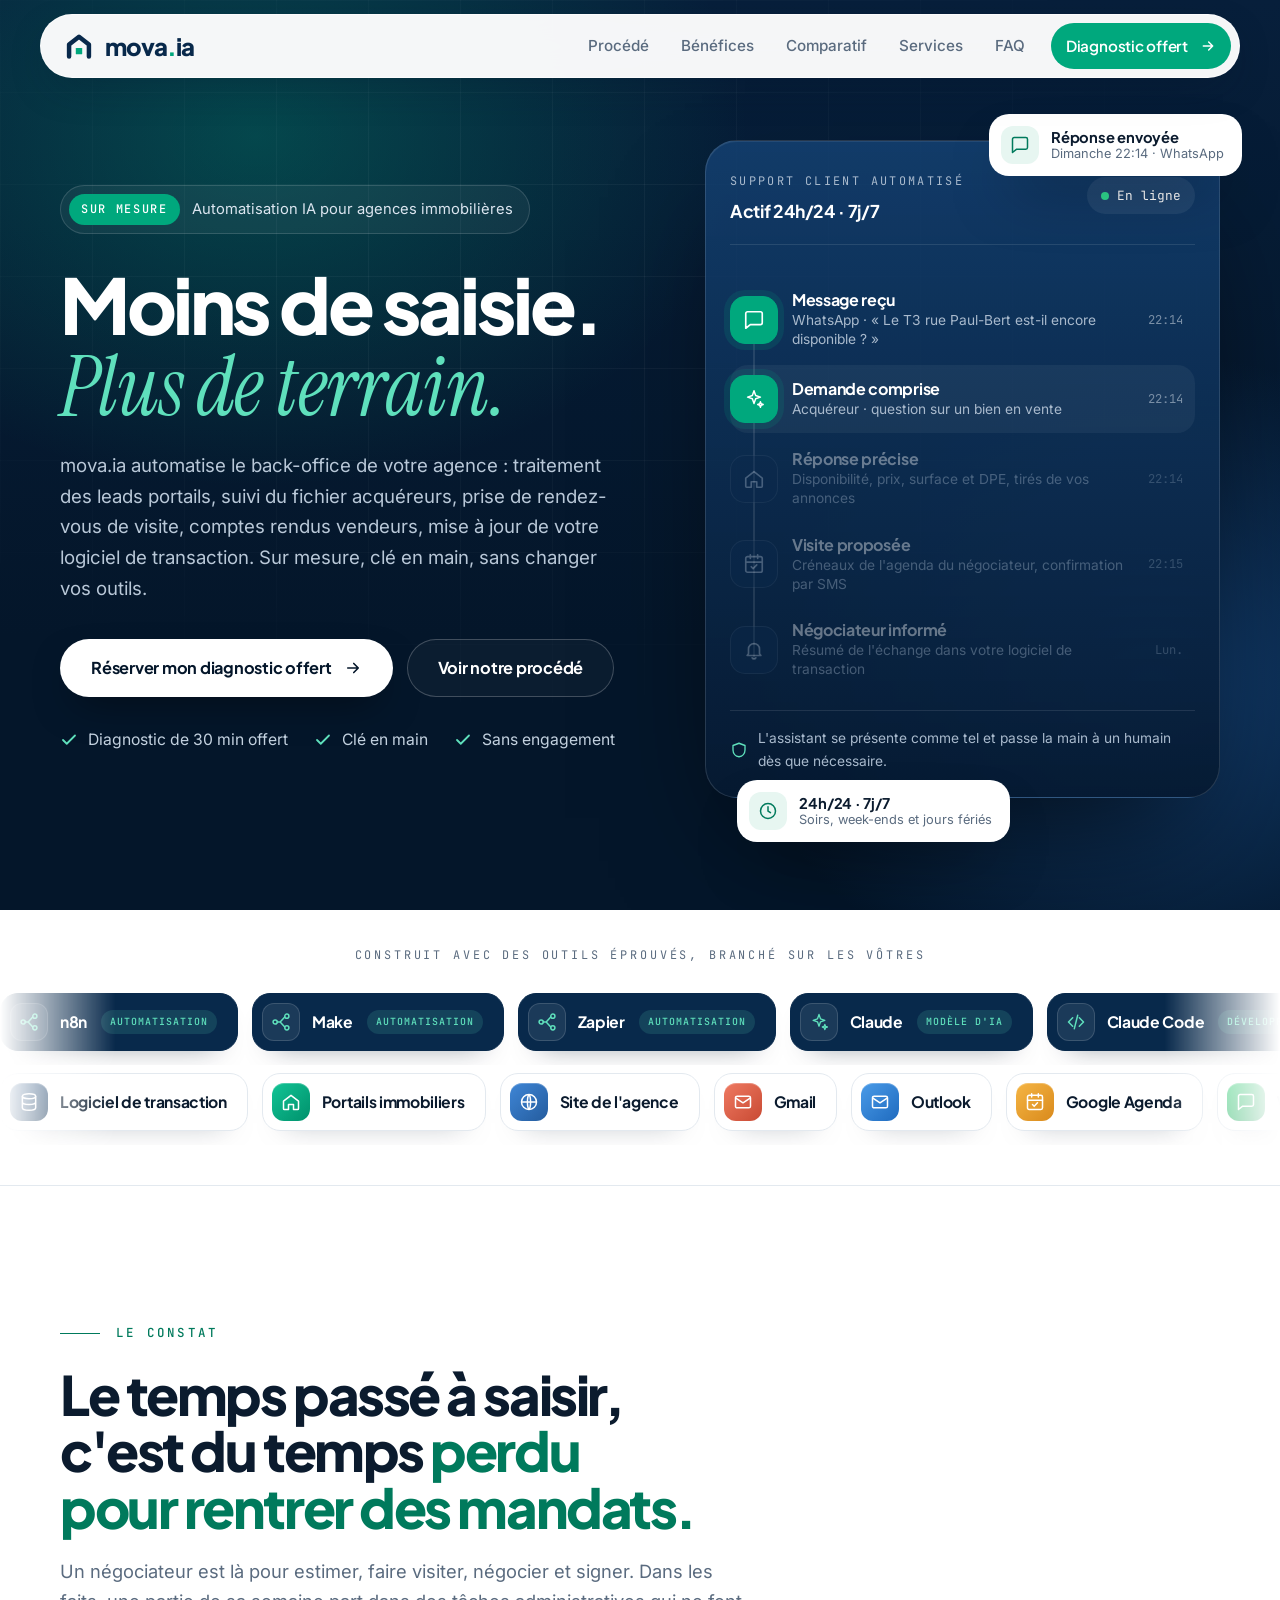
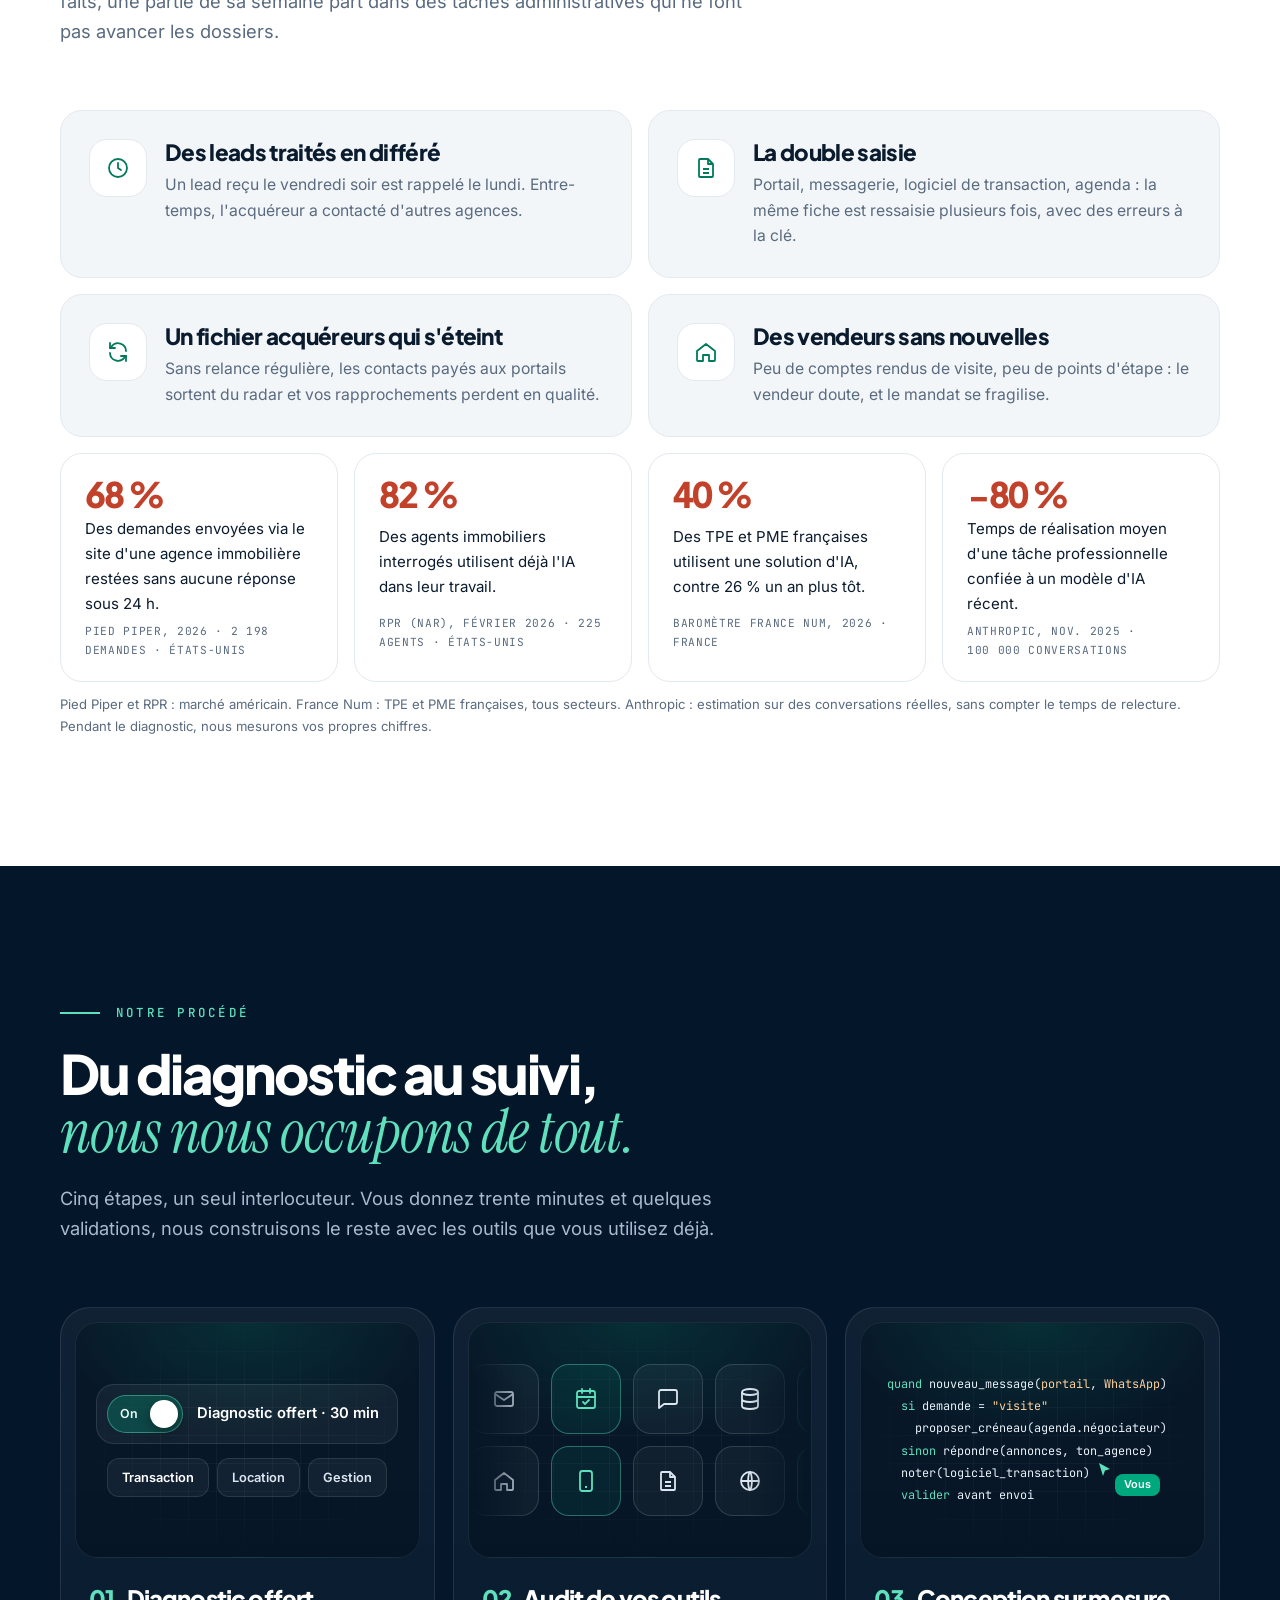
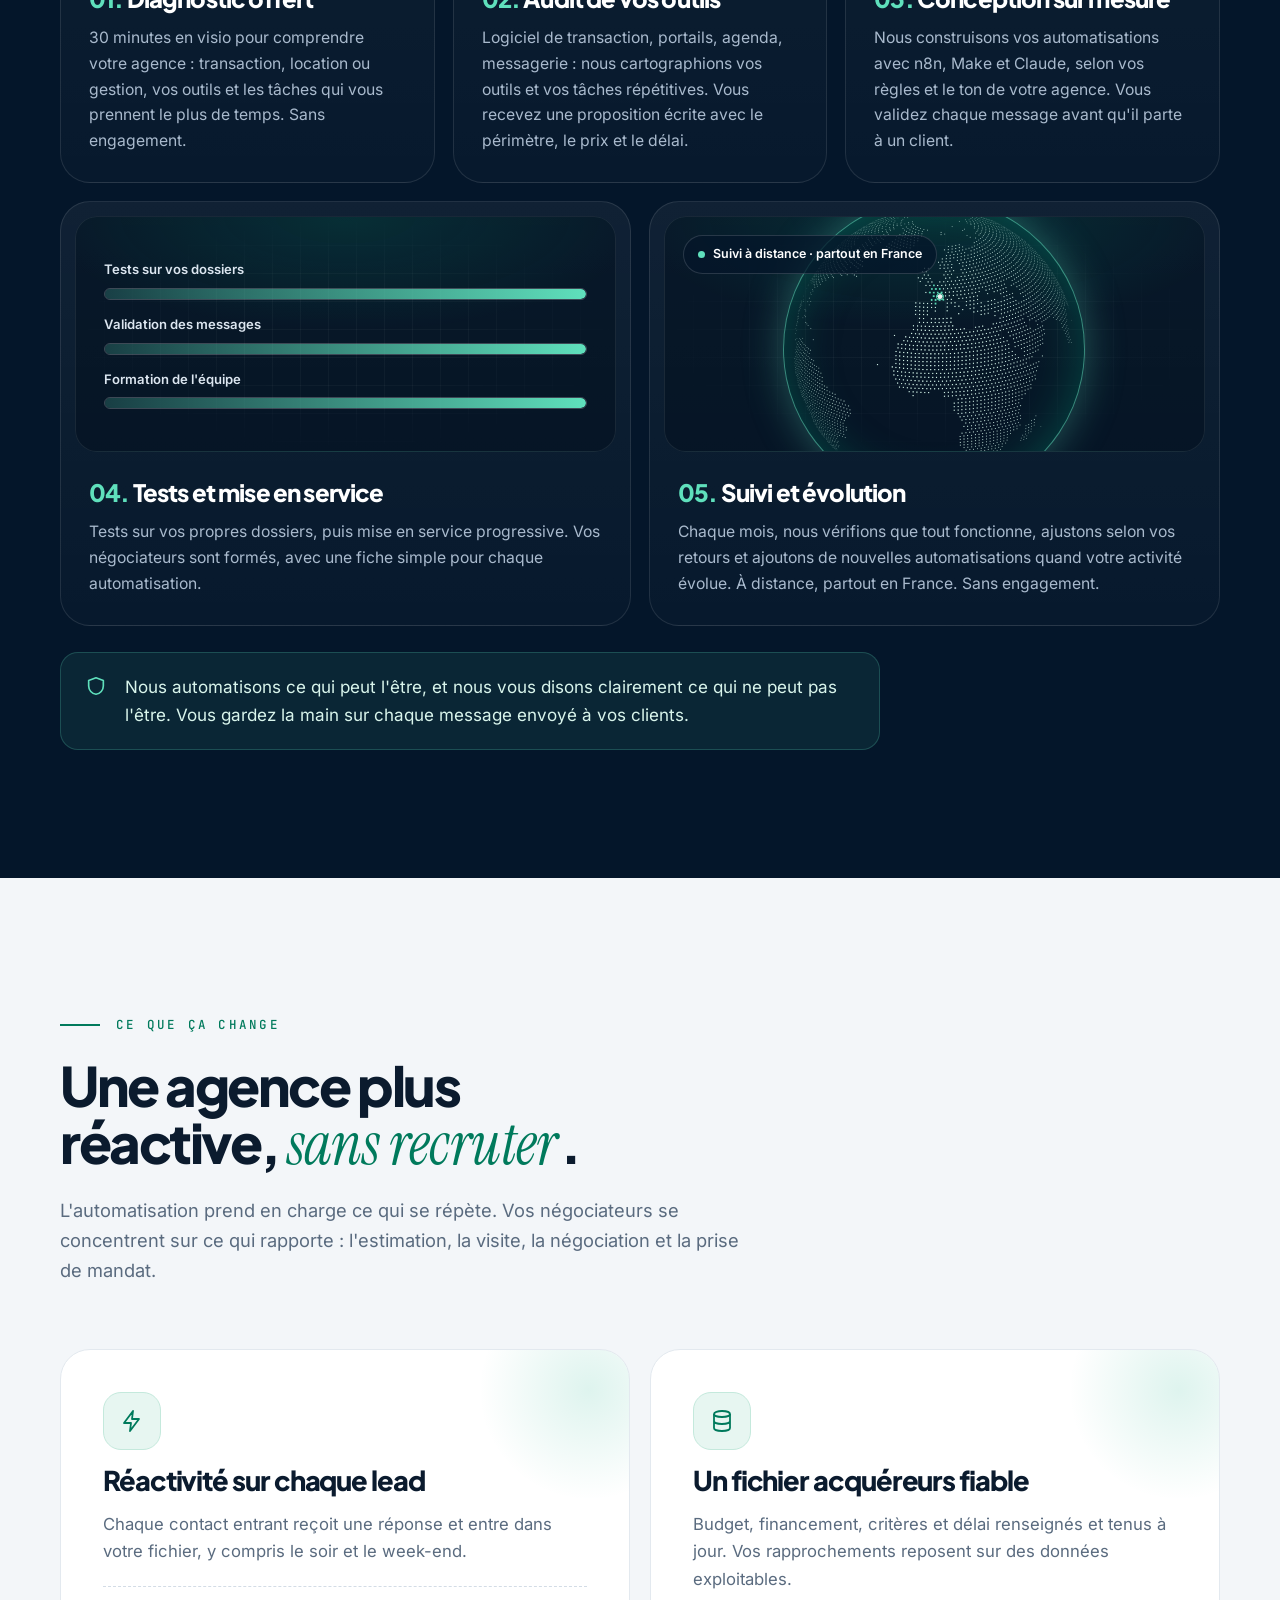
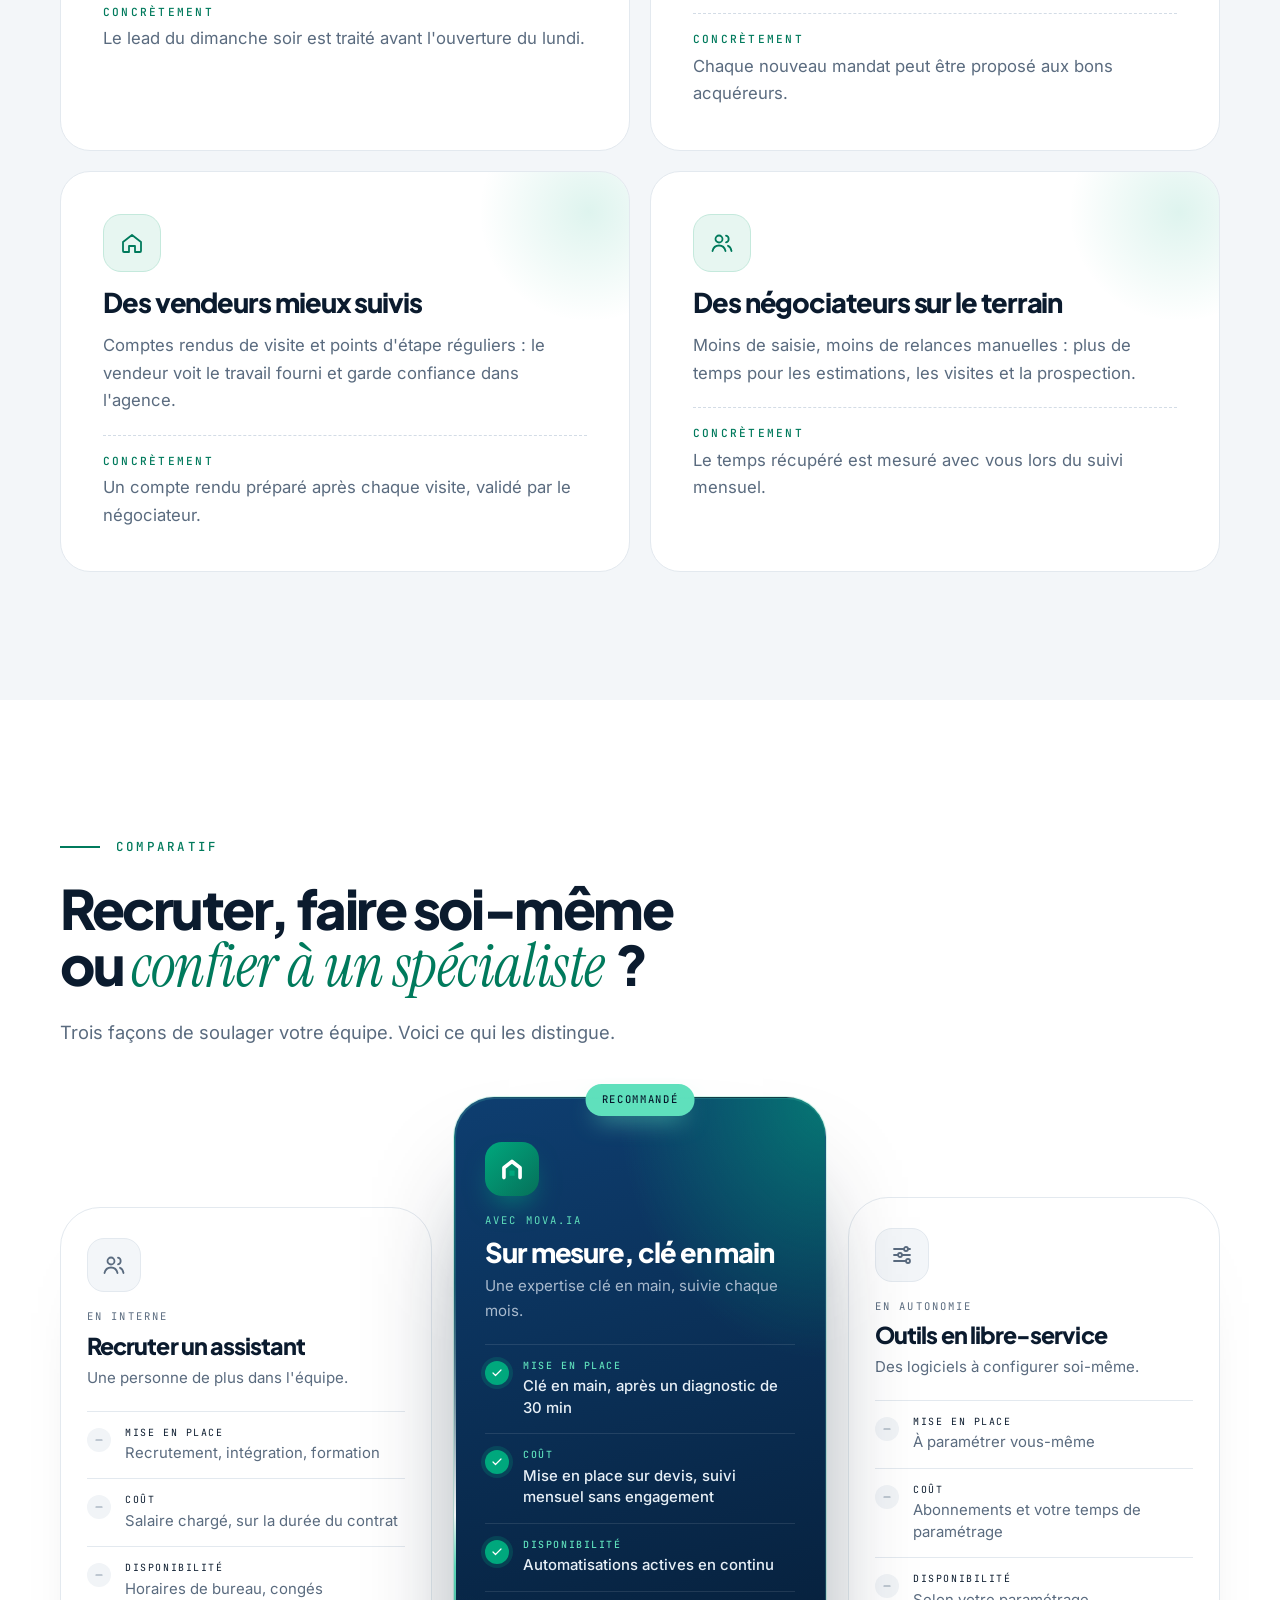
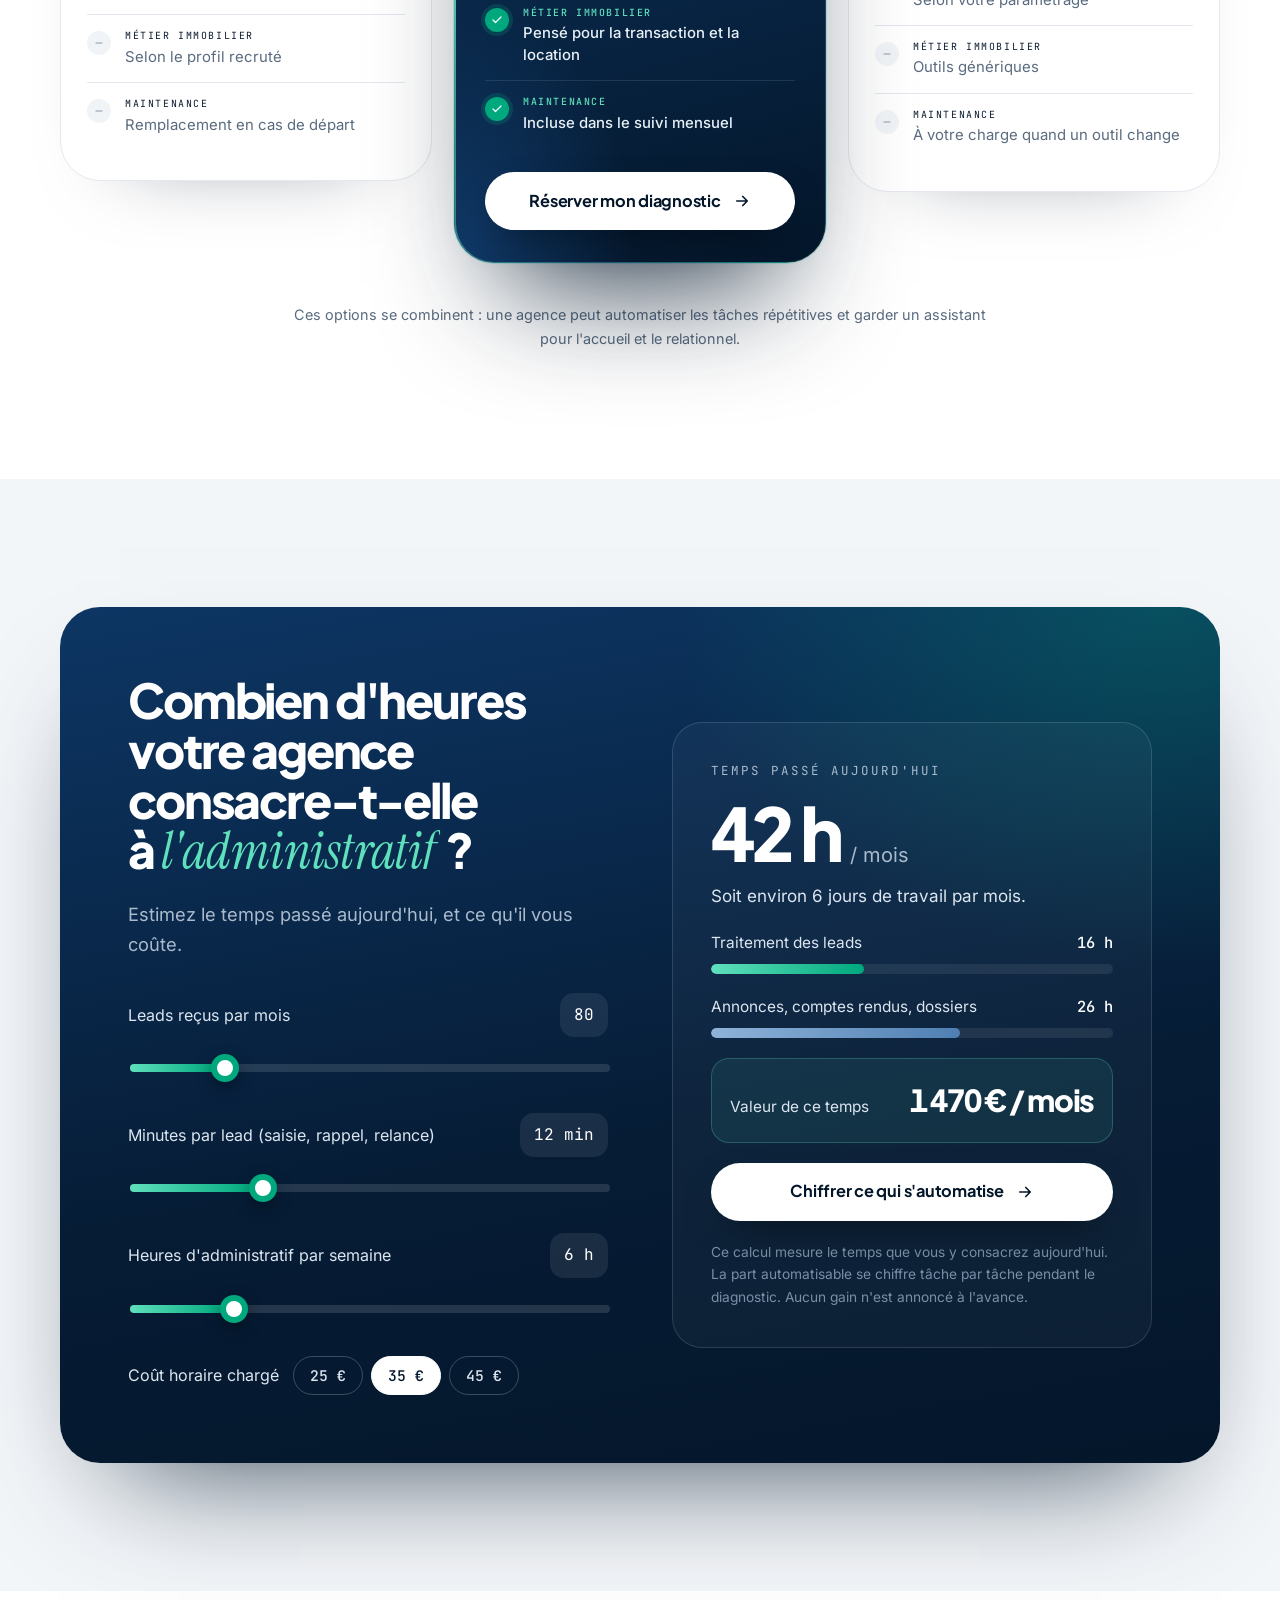
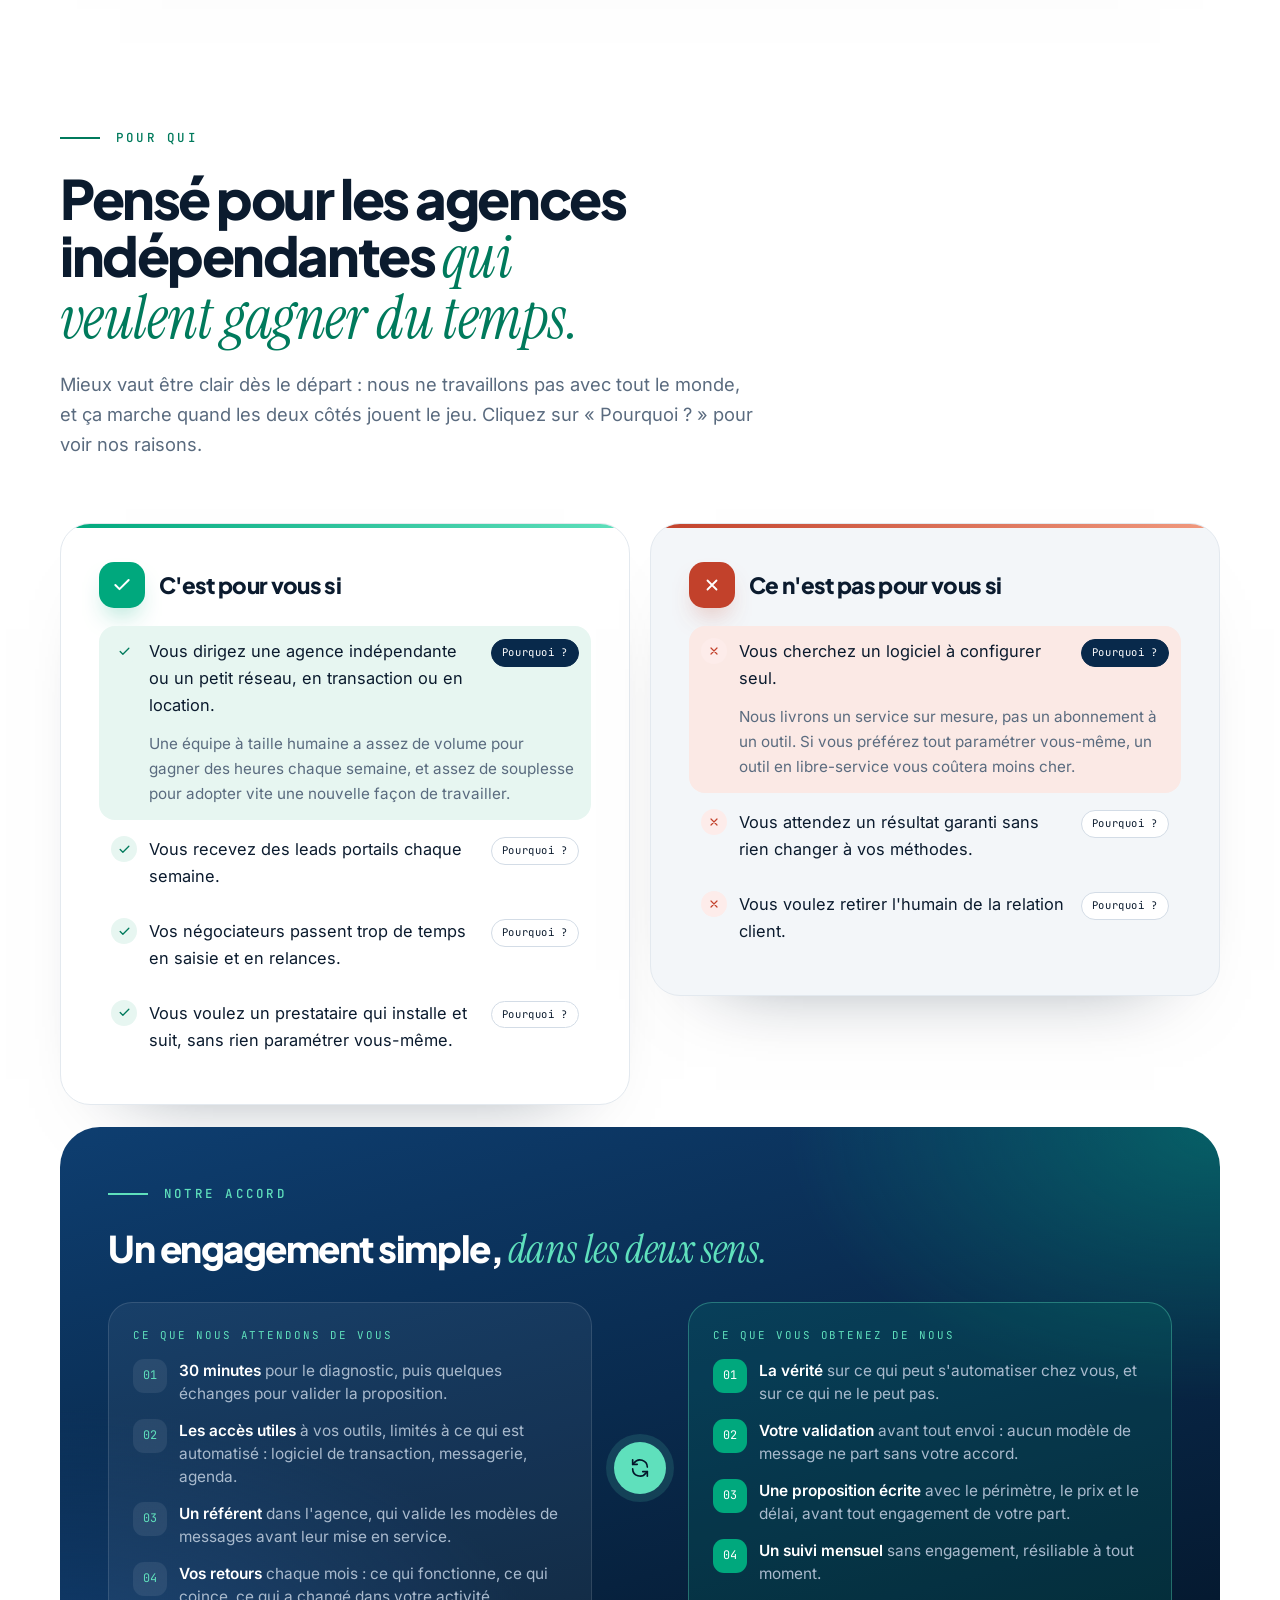
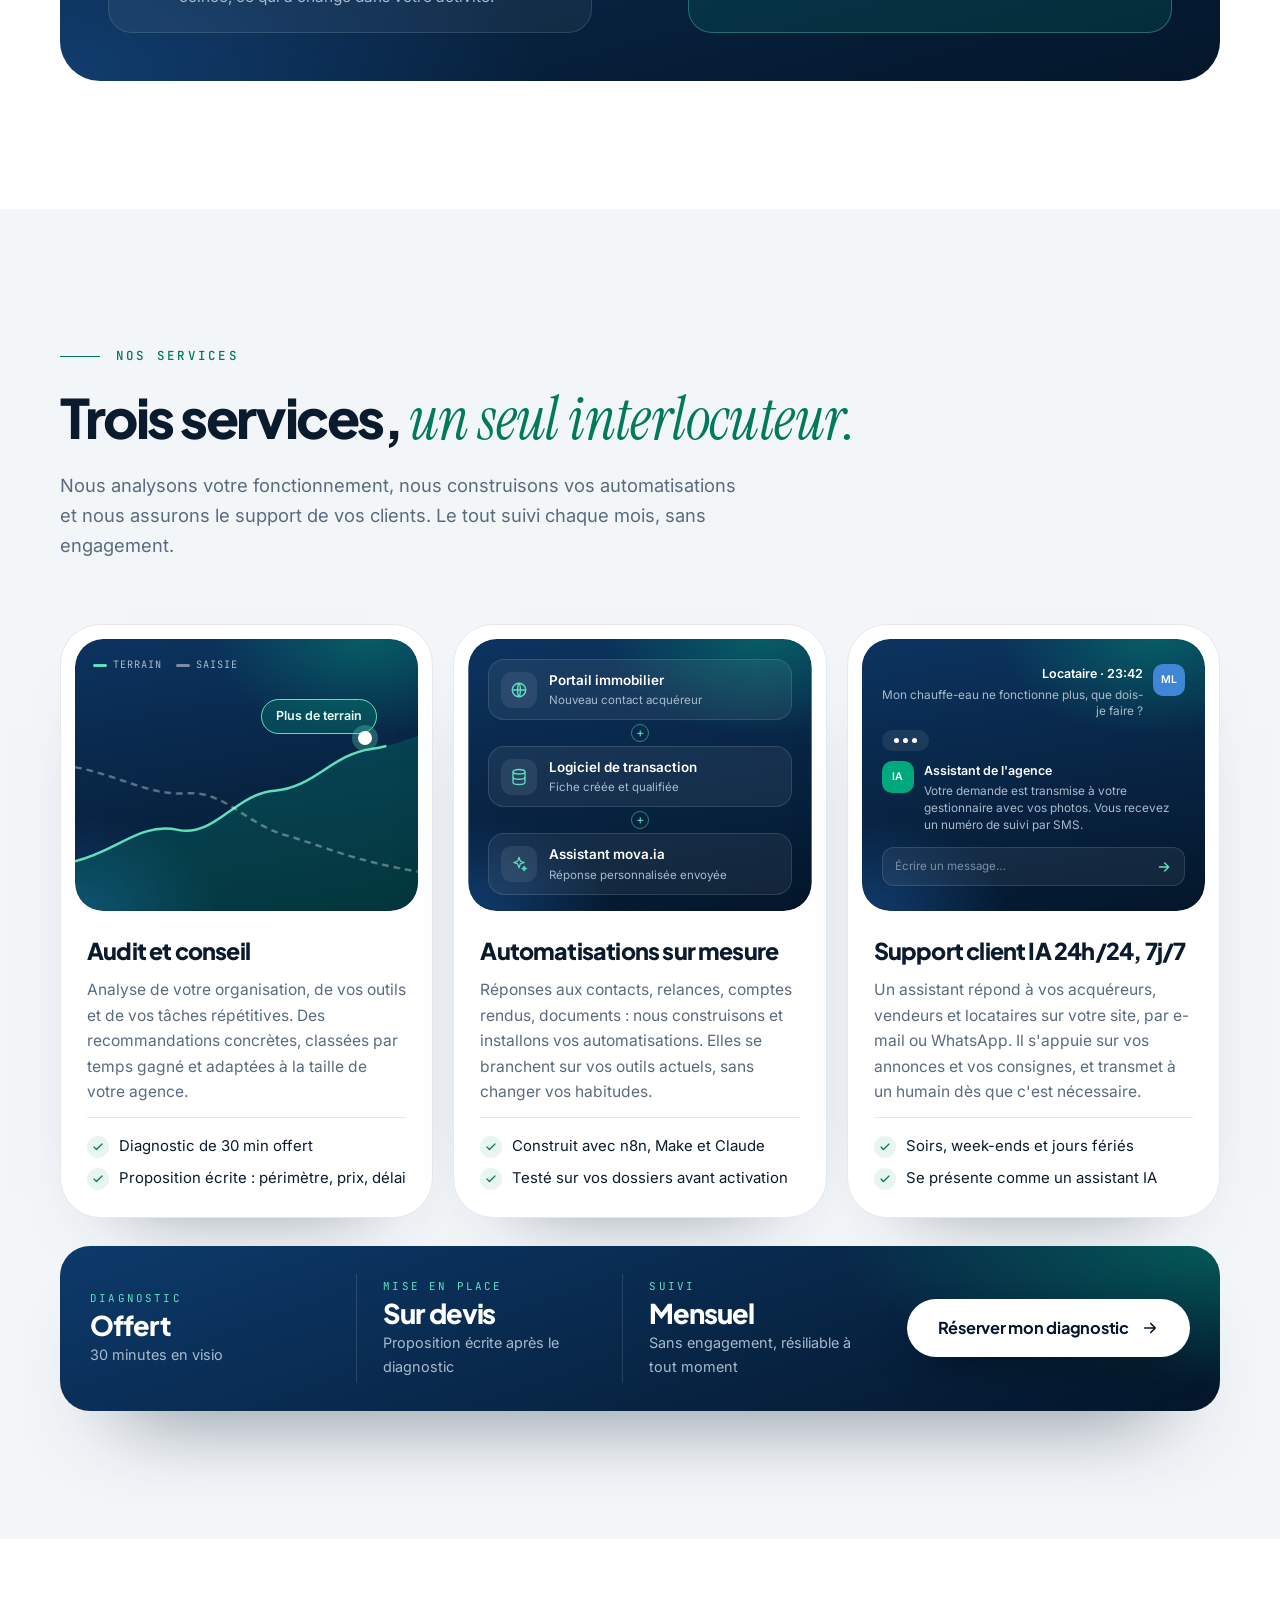
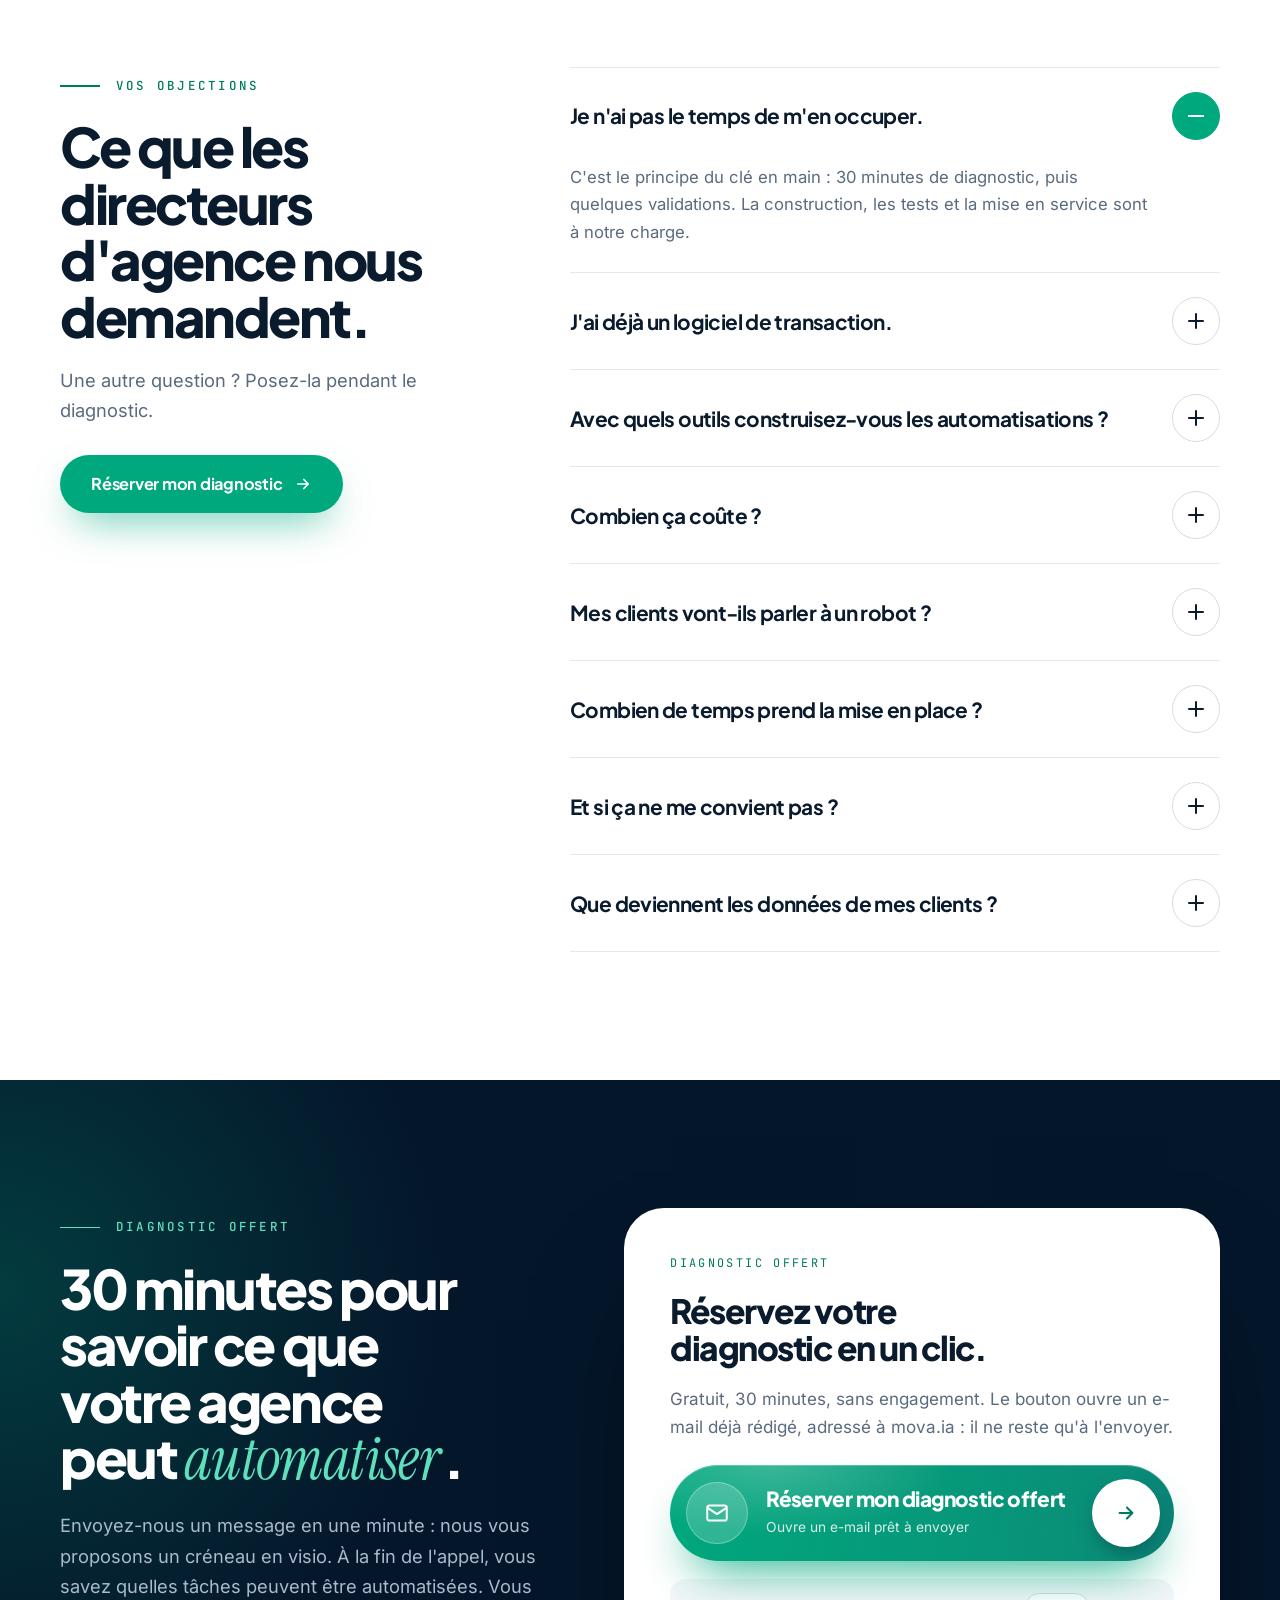
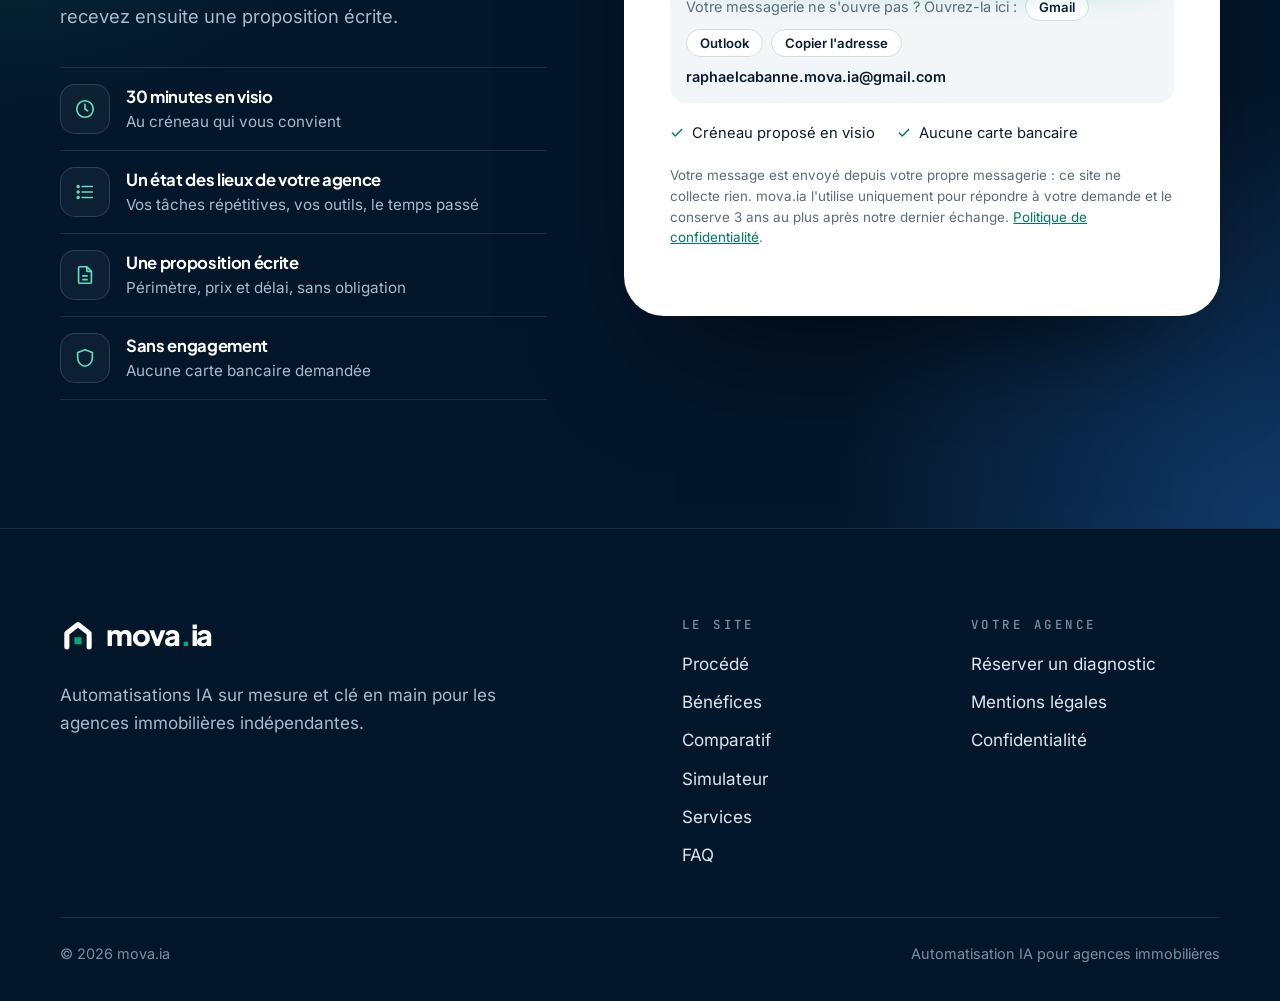
==== commit 5ae88f9f: "Bouton de diagnostic : ne bloque plus le site dans l'aperçu Dans un cadre (aperçu), un lien mailto: " ====
--- a/site/index.html
+++ b/site/index.html
@@ -410,7 +410,7 @@
         <span class="send-t"><b>Réserver mon diagnostic offert</b><small id="send-sub">Ouvre un e-mail prêt à envoyer</small></span>
         <span class="send-go" aria-hidden="true"><svg width="22" height="22"><use href="#i-arrow"/></svg></span>
       </a>
-      <p class="send-fb" id="send-fb" hidden>Votre messagerie ne s'est pas ouverte ? Écrivez-nous à <b id="send-addr">raphaelcabanne.mova.ia@gmail.com</b> <button type="button" id="send-copy">Copier l'adresse</button></p>
+      <p class="send-fb" id="send-fb">Votre messagerie ne s'ouvre pas ? Ouvrez-la ici : <a id="send-gmail" href="#" target="_blank" rel="noopener">Gmail</a><a id="send-outlook" href="#" target="_blank" rel="noopener">Outlook</a><button type="button" id="send-copy">Copier l'adresse</button><span class="send-addr" id="send-addr"></span></p>
       <ul class="send-pts"><li><svg width="14" height="14"><use href="#i-check"/></svg> Créneau proposé en visio</li><li><svg width="14" height="14"><use href="#i-check"/></svg> Aucune carte bancaire</li></ul>
       <p class="notice">Votre message est envoyé depuis votre propre messagerie : ce site ne collecte rien. mova.ia l'utilise uniquement pour répondre à votre demande et le conserve 3 ans au plus après notre dernier échange. <a href="confidentialite.html">Politique de confidentialité</a>.</p>
     </div>
--- a/site/styles.css
+++ b/site/styles.css
@@ -773,10 +773,10 @@
 .send-t b { font-family: var(--f-display); font-weight: 800; font-size: clamp(1.02rem, 2.2vw, 1.3rem); letter-spacing: -0.03em; line-height: 1.15; }
 .send-t small { font-size: .86rem; color: rgba(255, 255, 255, .85); }
 .send-go { position: relative; overflow: hidden; width: 68px; height: 68px; border-radius: 50%; display: grid; place-items: center; background: #fff; color: var(--green-ink); box-shadow: 0 10px 24px -10px rgba(4, 22, 42, .6); }
-.send-fb { padding: 14px 16px; border-radius: 16px; background: var(--bg-2); color: var(--muted); font-size: .92rem; }
-.send-fb b { color: var(--text); overflow-wrap: anywhere; }
-.send-fb button { margin-left: 6px; padding: 5px 12px; border-radius: 999px; border: 1px solid var(--line-2); background: #fff; color: var(--text); font: 600 .82rem var(--f-body); cursor: pointer; }
-.send-fb button:hover { border-color: var(--green); color: var(--green-ink); }
+.send-fb { display: flex; flex-wrap: wrap; align-items: center; gap: 8px; padding: 14px 16px; border-radius: 16px; background: var(--bg-2); color: var(--muted); font-size: .9rem; }
+.send-fb a, .send-fb button { padding: 5px 13px; border-radius: 999px; border: 1px solid var(--line-2); background: #fff; color: var(--text); font: 600 .82rem var(--f-body); text-decoration: none; cursor: pointer; transition: border-color .2s, color .2s; }
+.send-fb a:hover, .send-fb button:hover { border-color: var(--green); color: var(--green-ink); }
+.send-addr { flex-basis: 100%; color: var(--text); font-weight: 600; overflow-wrap: anywhere; }
 .send-pts { display: flex; flex-wrap: wrap; gap: 8px 22px; font-size: .92rem; color: var(--text); }
 .send-pts li { display: flex; align-items: center; gap: 8px; }
 .send-pts svg { color: var(--green-ink); }
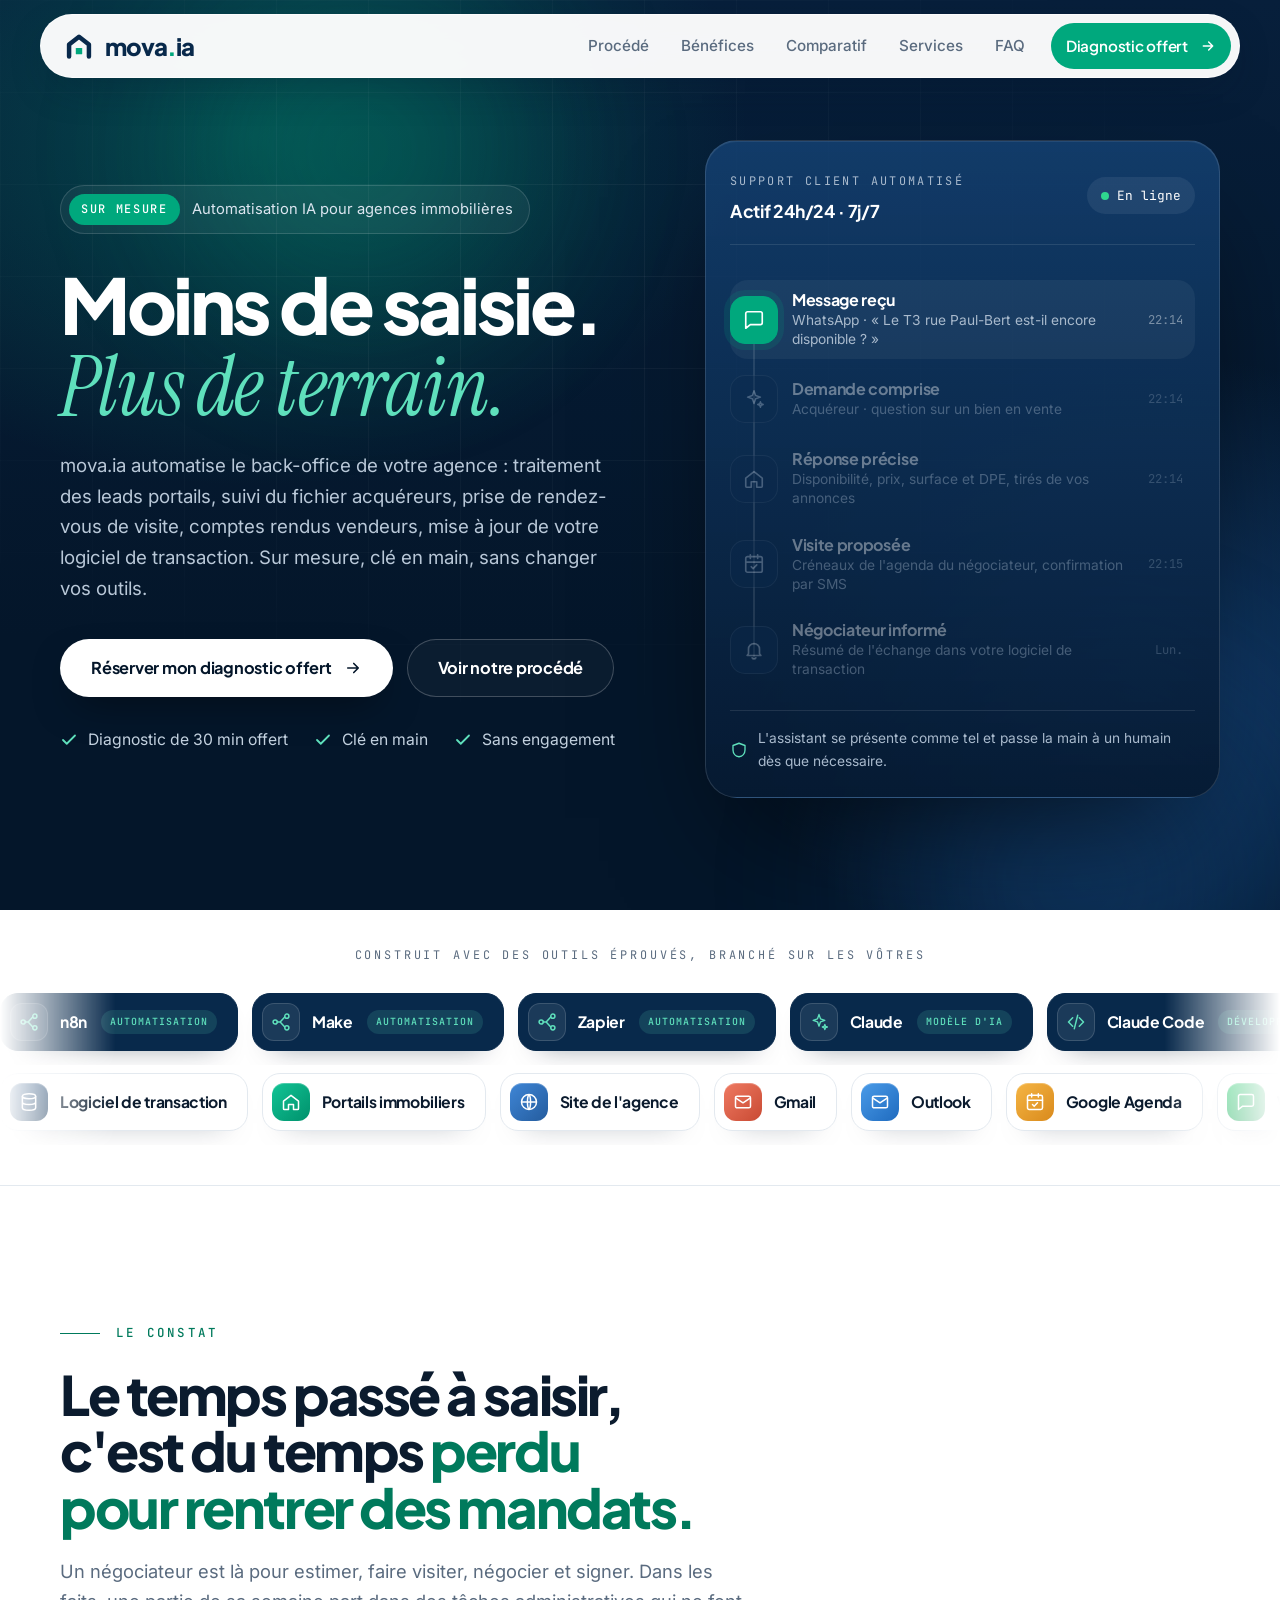
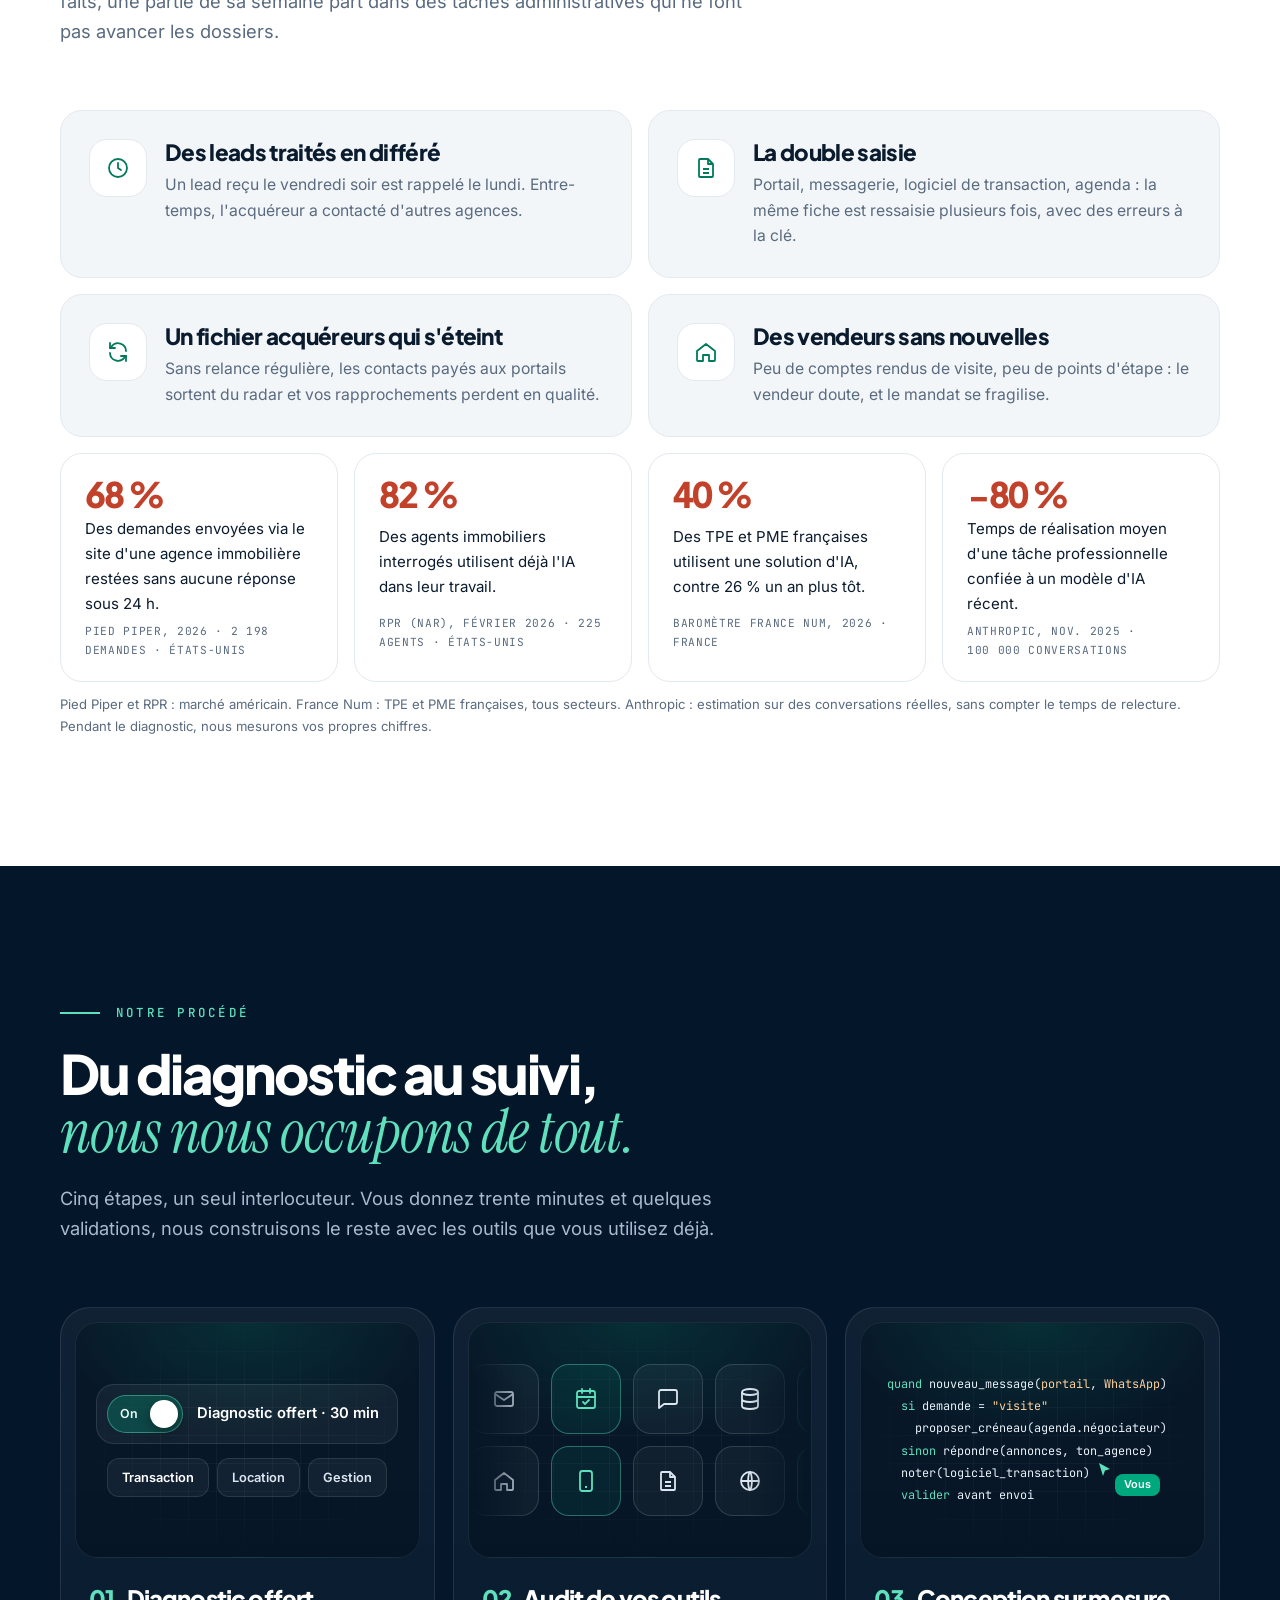
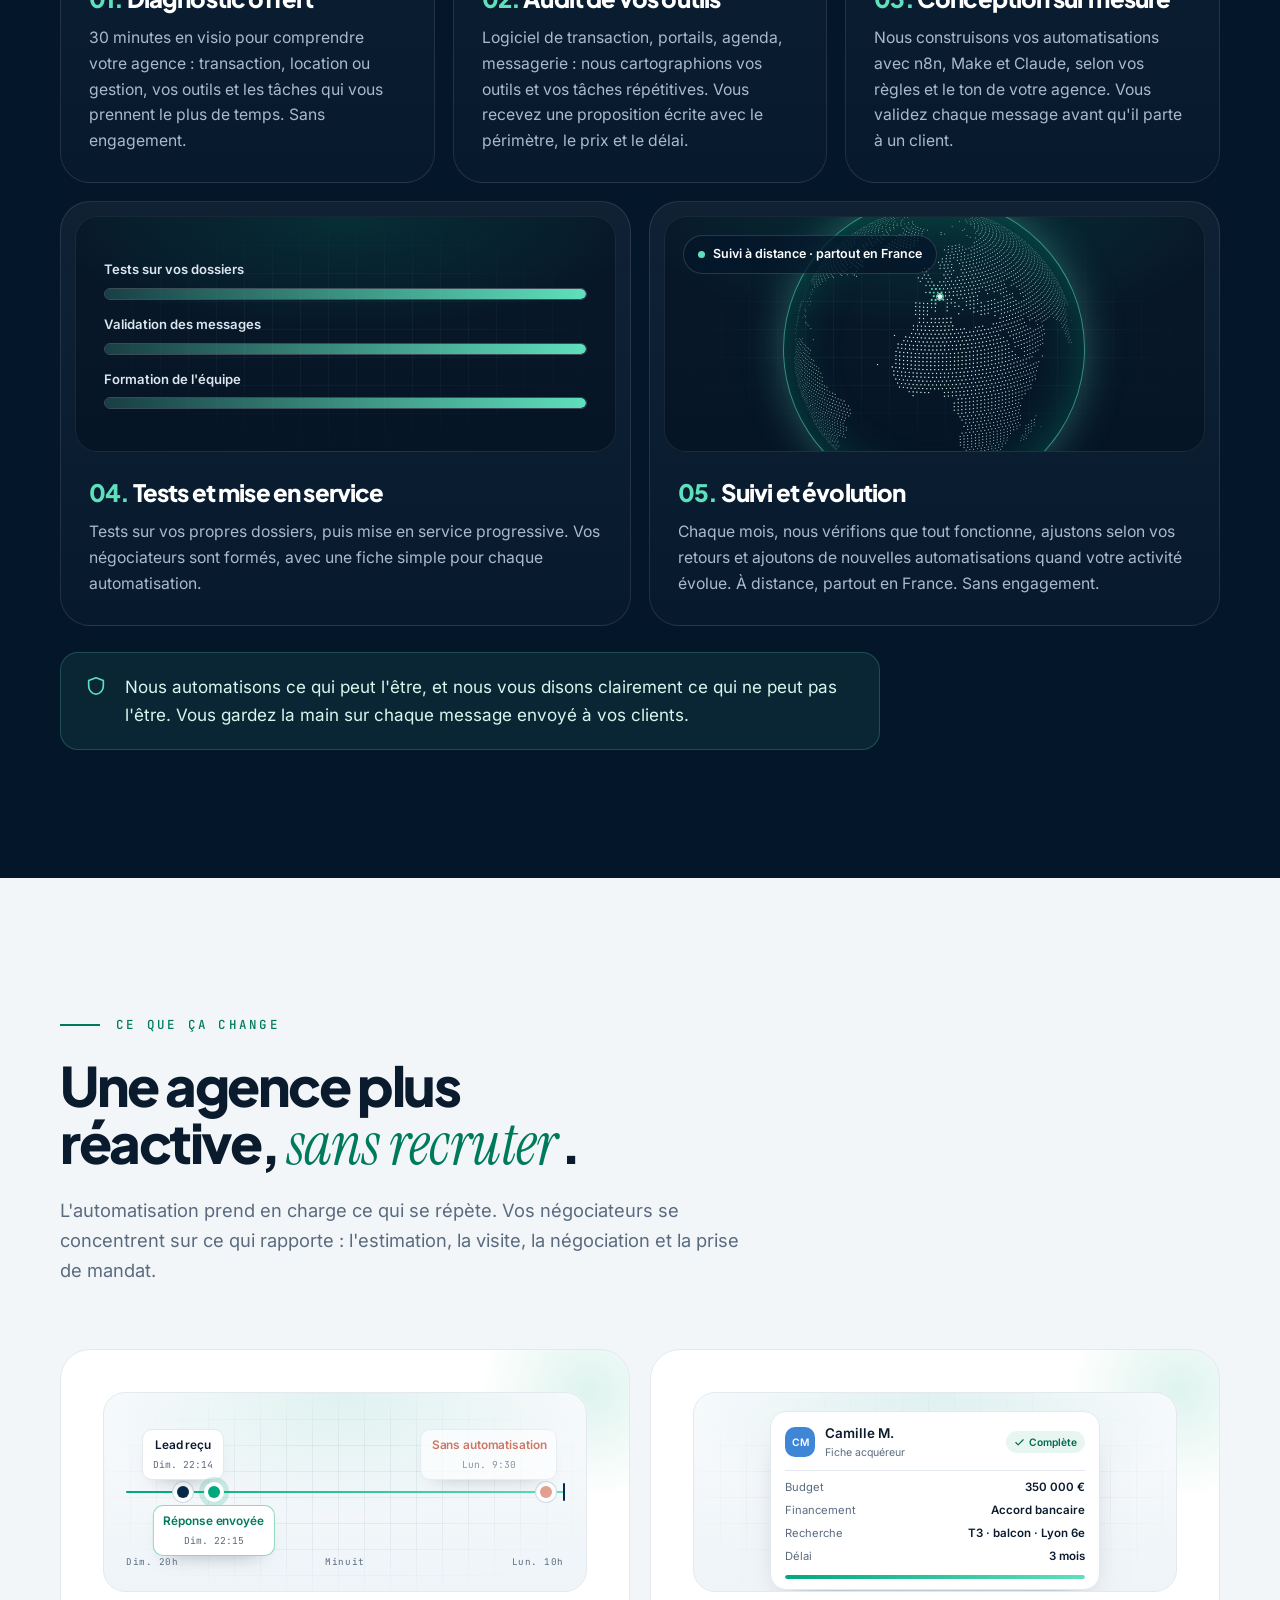
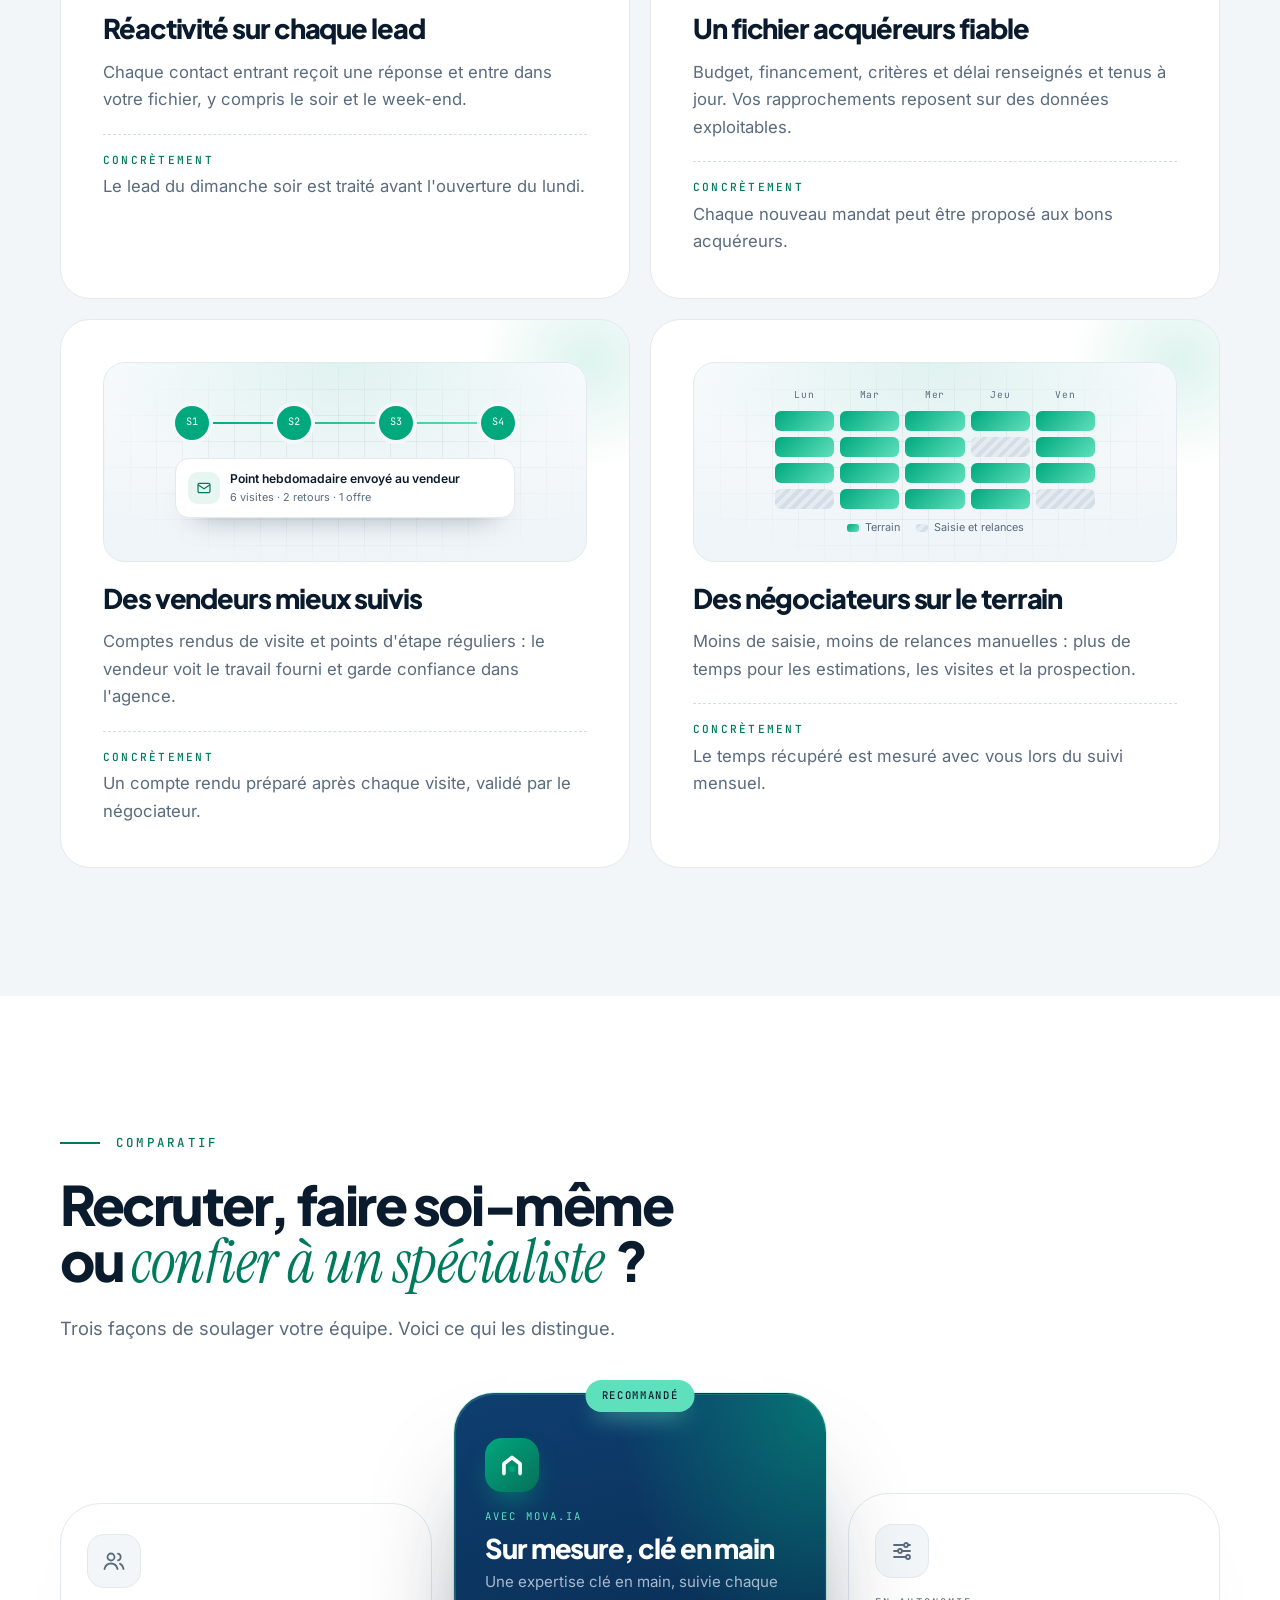
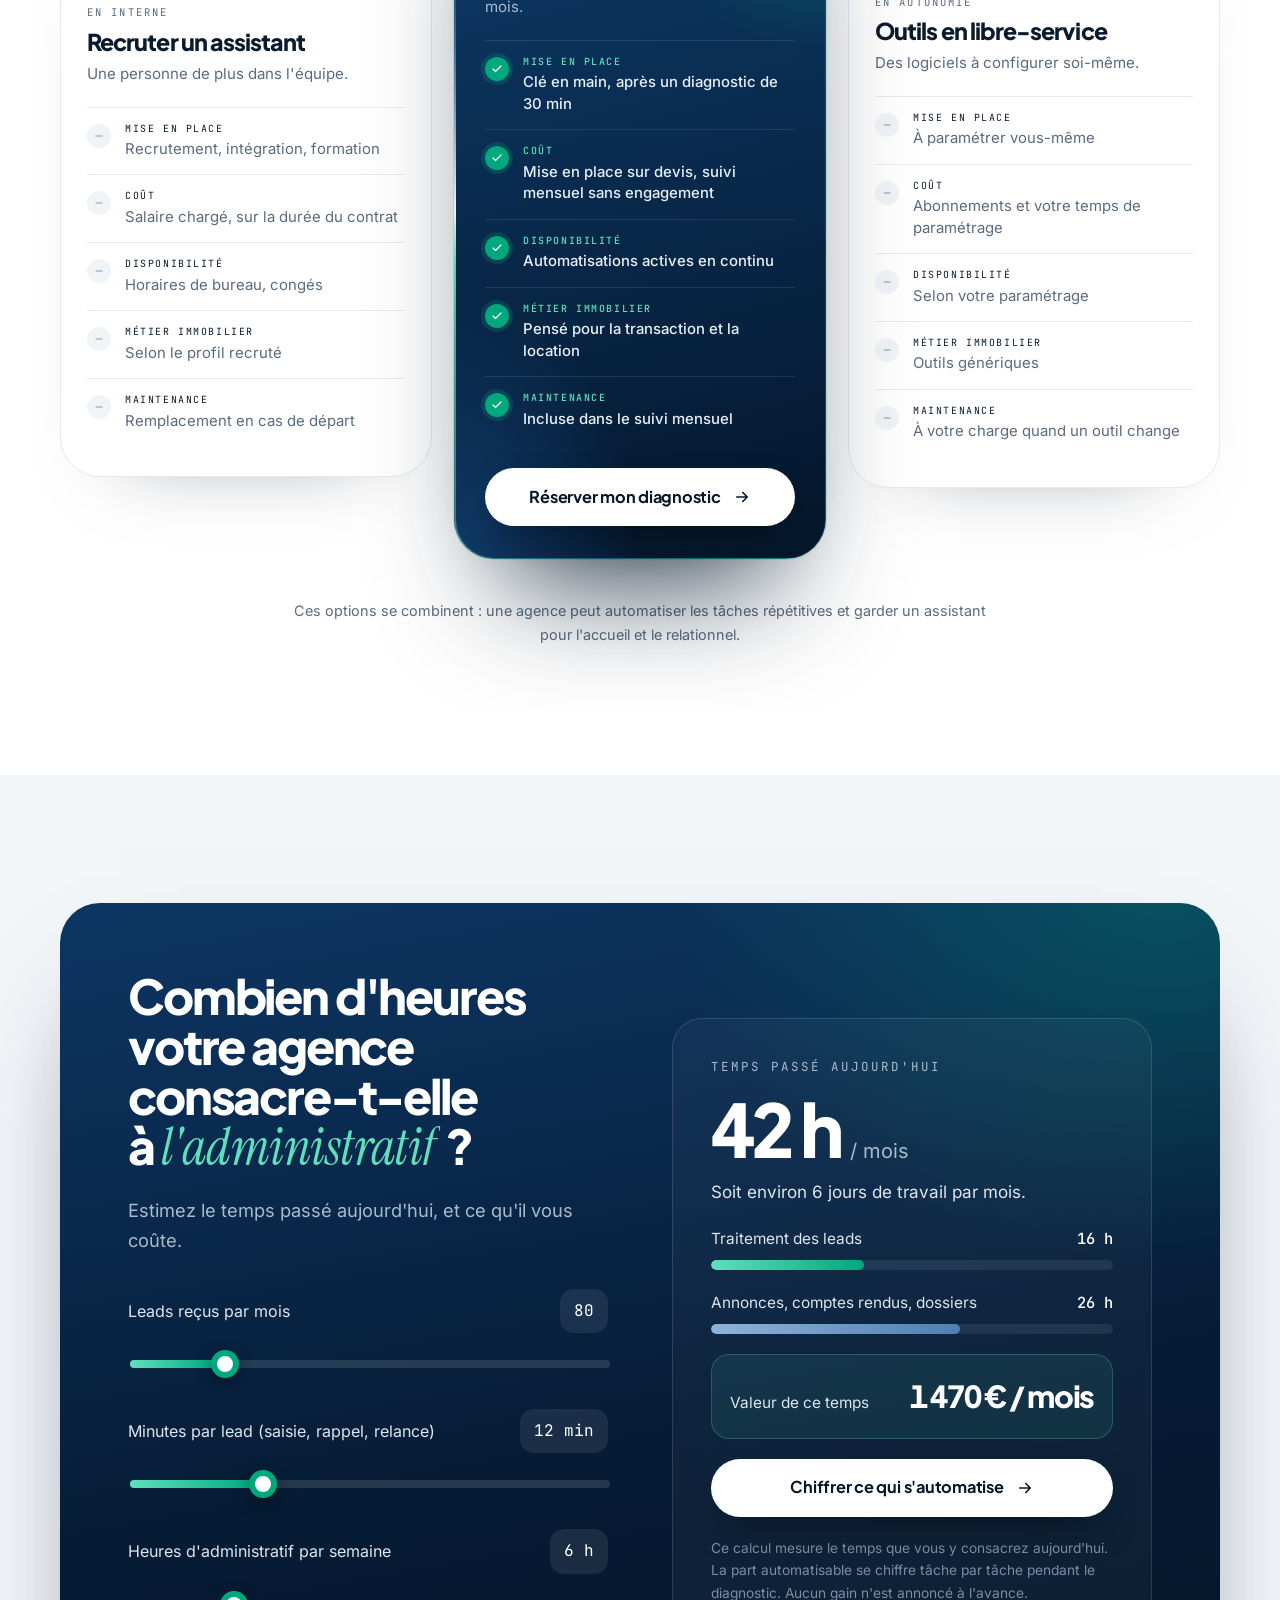
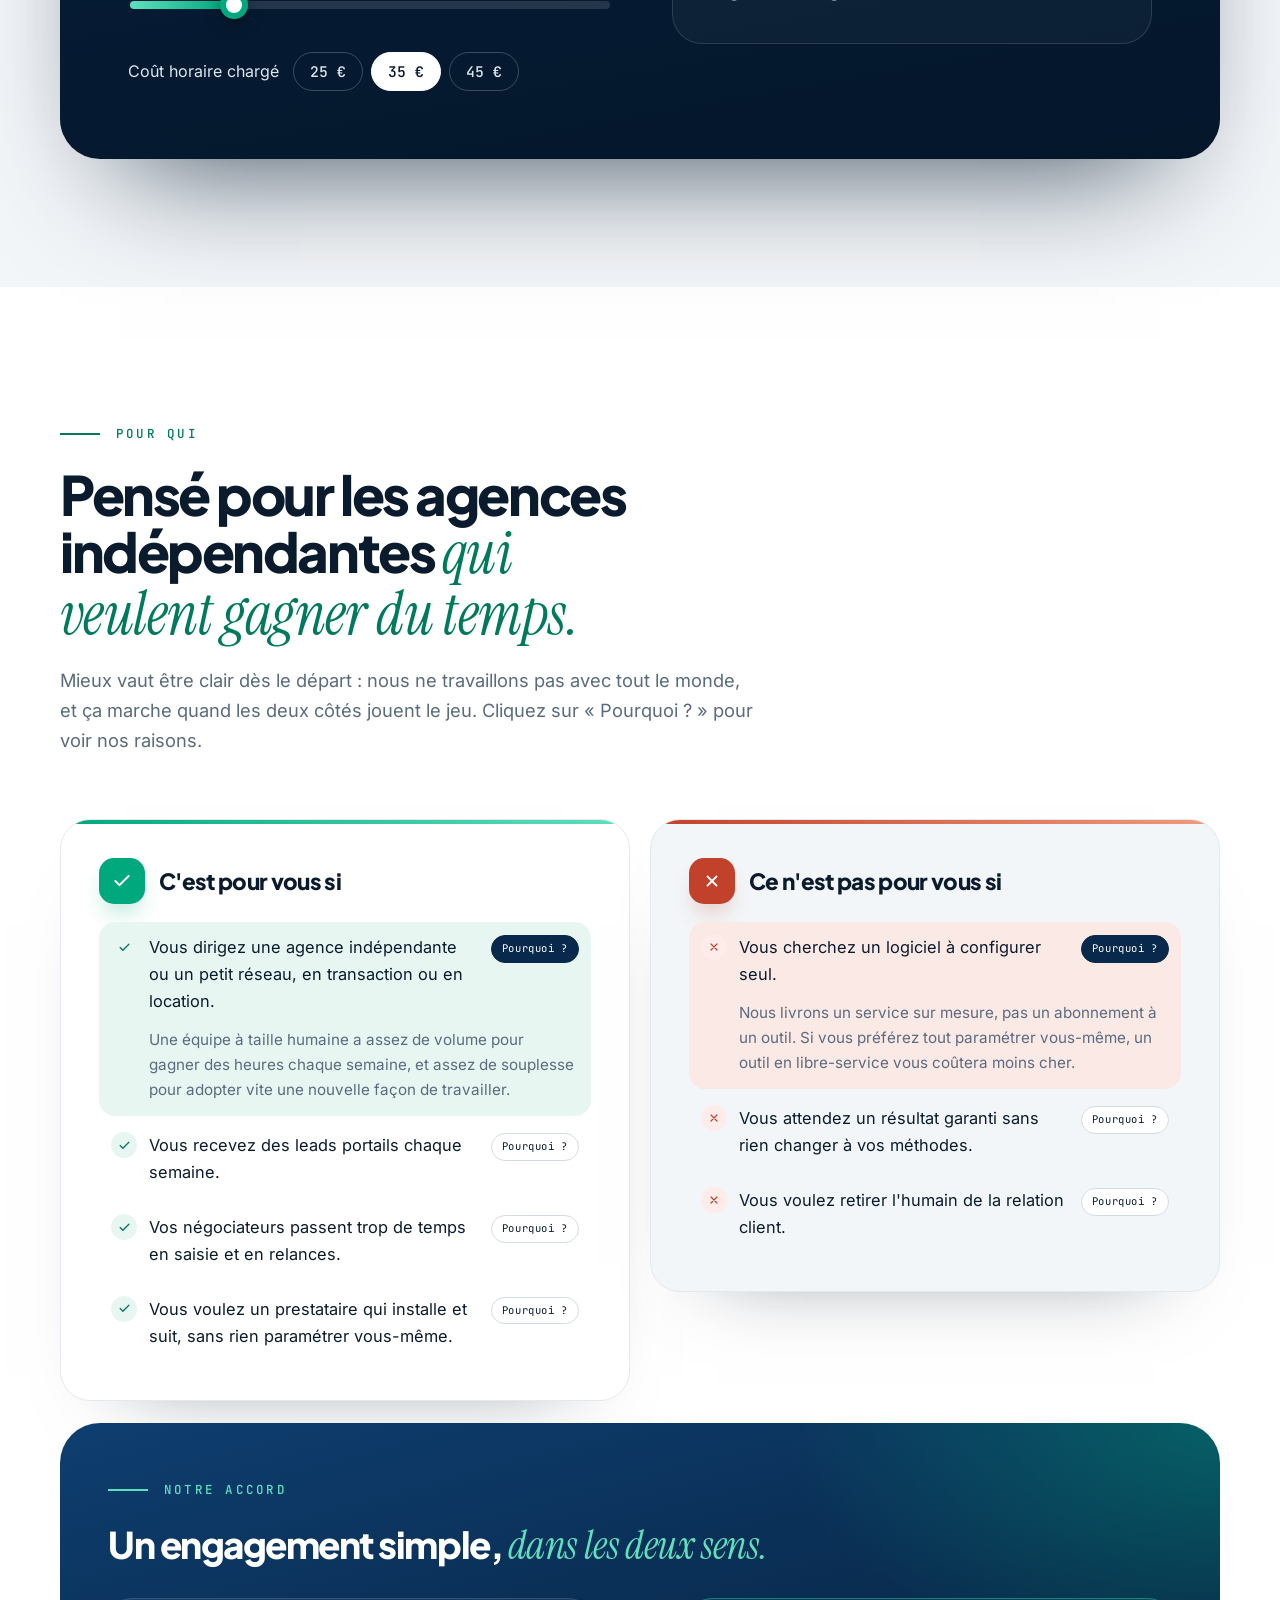
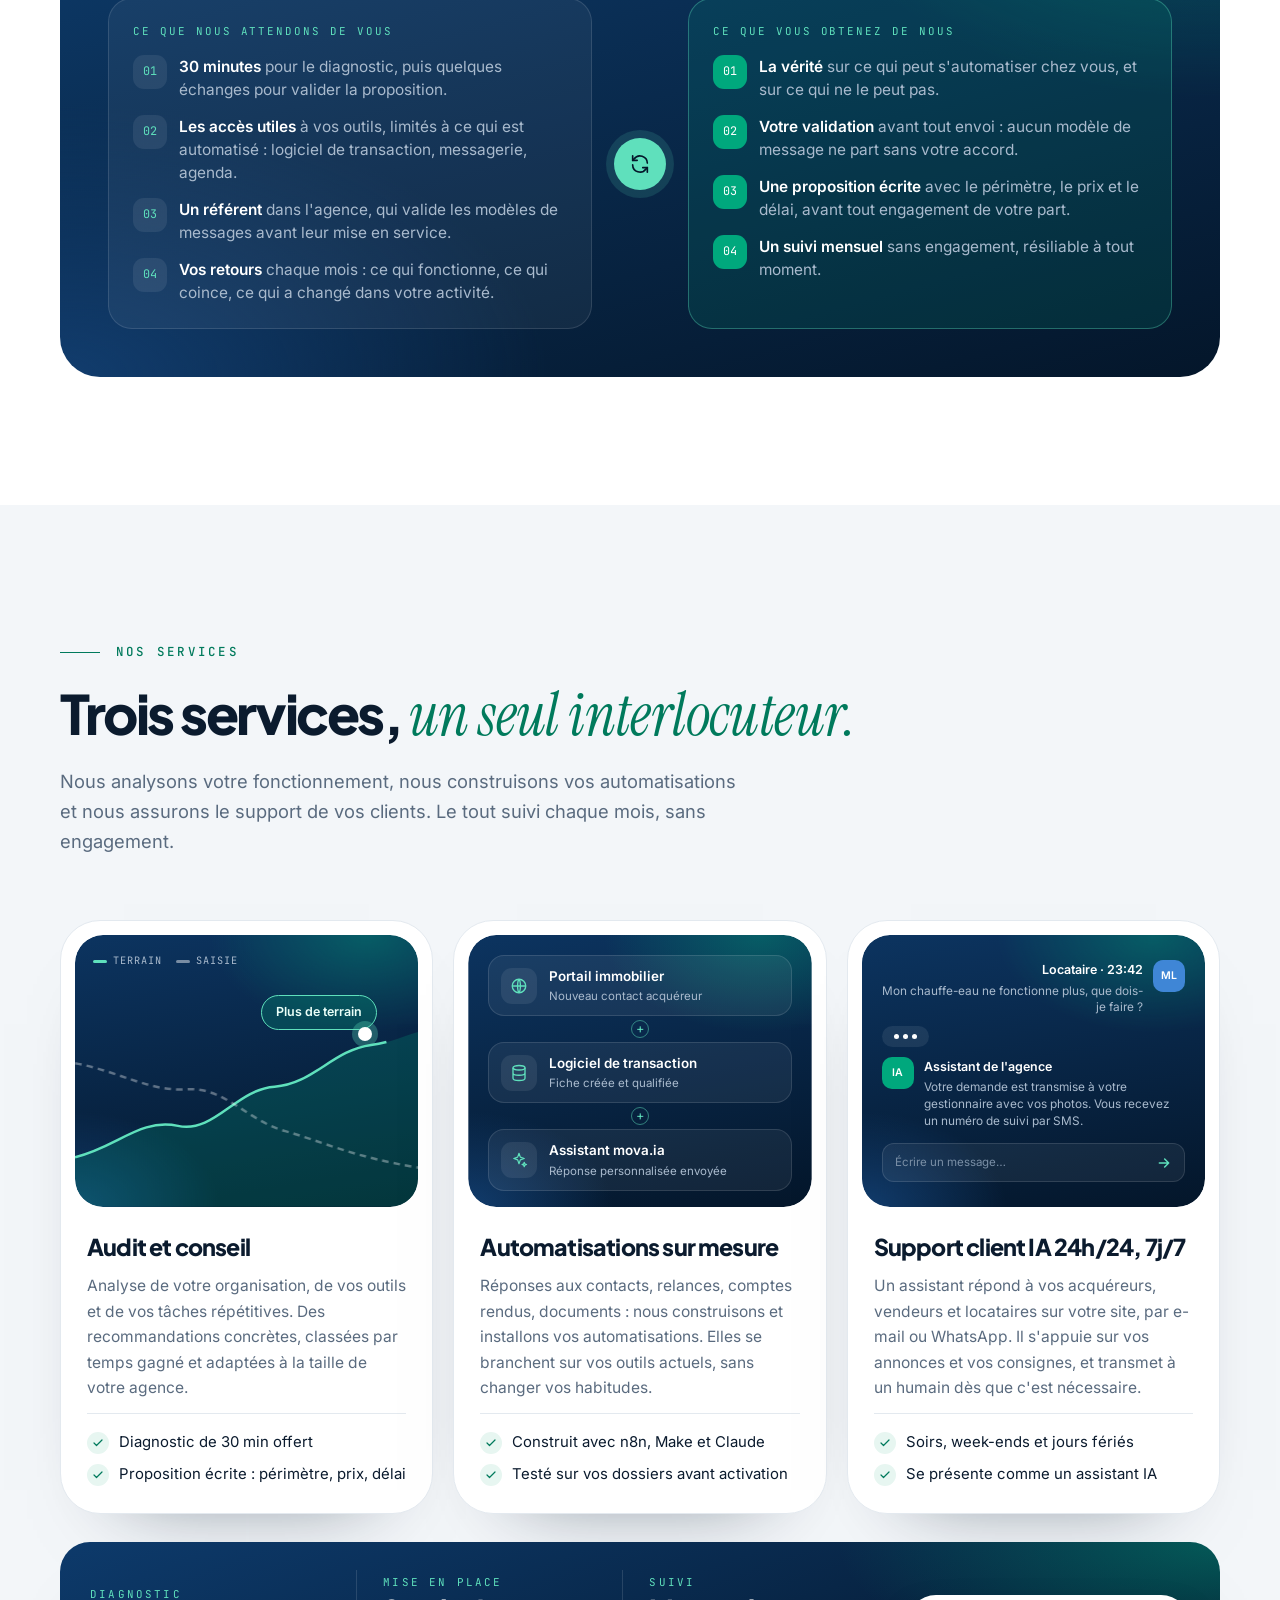
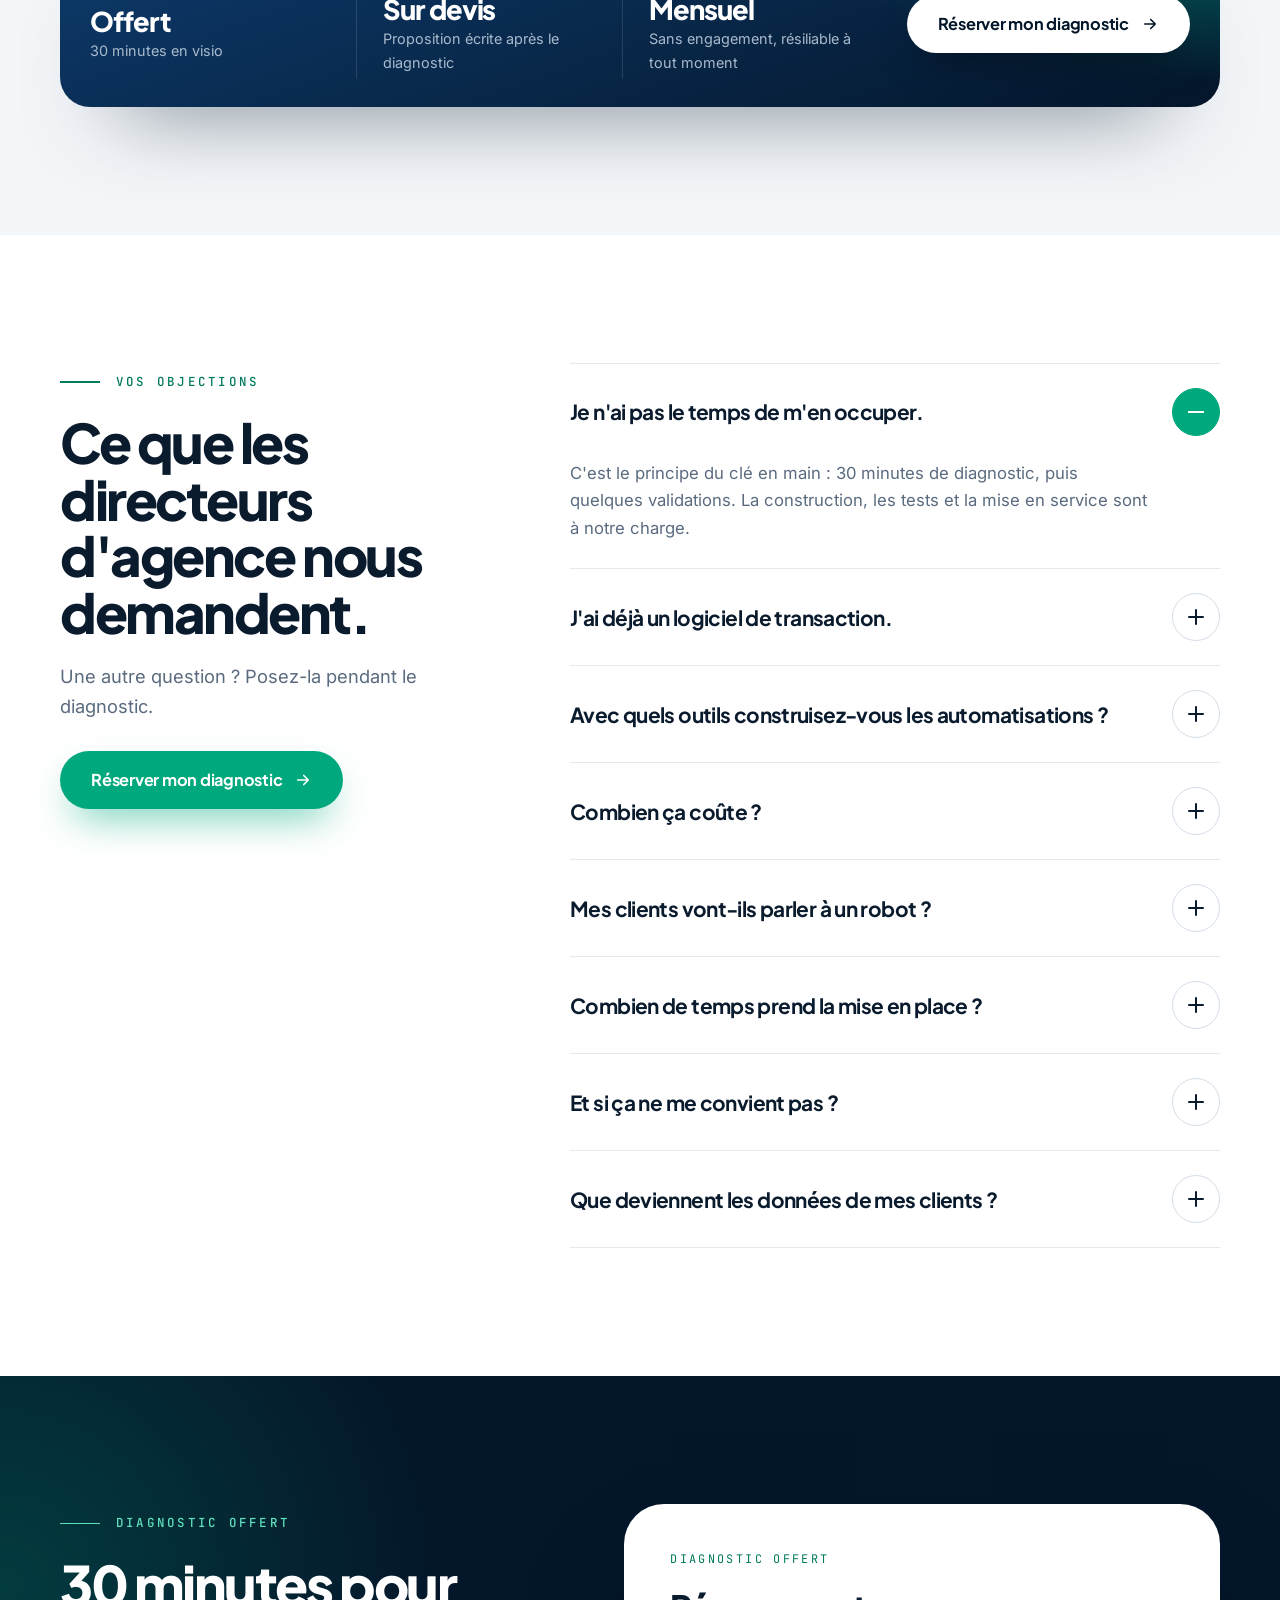
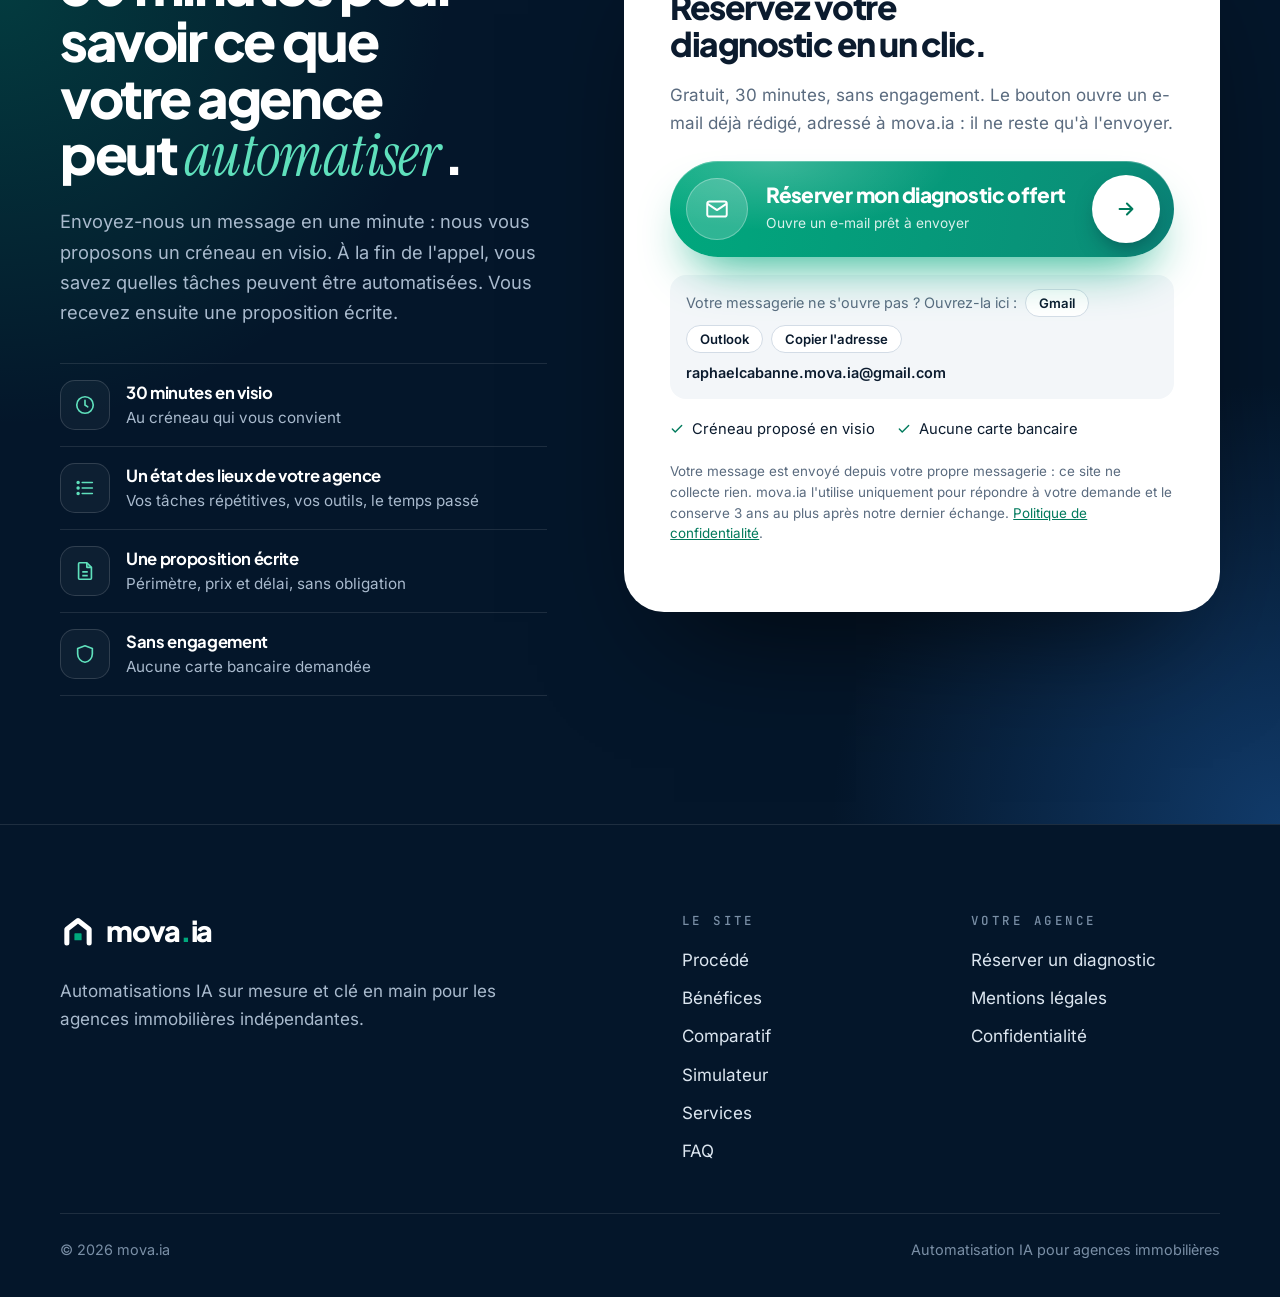
==== commit 9cf53f91: "Étiquettes synchronisées, lumière d'ambiance et bénéfices illustrés - Ouverture : « Réponse envoyée " ====
--- a/site/index.html
+++ b/site/index.html
@@ -75,6 +75,11 @@
 
 <!-- ================= OUVERTURE ================= -->
 <section class="hero dark">
+  <div class="beams" aria-hidden="true">
+    <i class="au au1"></i><i class="au au2"></i>
+    <i class="bm bm-h" style="--y:276px;--d:0s"></i><i class="bm bm-h" style="--y:552px;--d:5s"></i>
+    <i class="bm bm-v" style="--x:552px;--d:2.5s"></i><i class="bm bm-v" style="--x:1104px;--d:7s"></i>
+  </div>
   <div class="wrap hero-grid">
     <div>
       <p class="tagline"><b>SUR MESURE</b>Automatisation IA pour agences immobilières</p>
@@ -202,25 +207,42 @@
     </div>
     <div class="bens" data-stagger>
       <article class="ben rv">
-        <span class="ibox"><svg width="24" height="24"><use href="#i-bolt"/></svg></span>
+        <div class="bv" aria-hidden="true"><div class="tl2">
+          <span class="tl2-axis"></span><span class="tl2-fill"></span><span class="tl2-head"></span>
+          <span class="ev e1" style="--x:13%"><i class="ev-d"></i><span class="ev-l up"><b>Lead reçu</b><small>Dim. 22:14</small></span></span>
+          <span class="ev e2" style="--x:20%"><i class="ev-d"></i><span class="ev-l dn"><b>Réponse envoyée</b><small>Dim. 22:15</small></span></span>
+          <span class="ev e3" style="--x:96%"><i class="ev-d"></i><span class="ev-l up end"><b>Sans automatisation</b><small>Lun. 9:30</small></span></span>
+          <span class="tk" style="--x:0%">Dim. 20h</span><span class="tk mid" style="--x:50%">Minuit</span><span class="tk end" style="--x:100%">Lun. 10h</span>
+        </div></div>
         <h3>Réactivité sur chaque lead</h3>
         <p>Chaque contact entrant reçoit une réponse et entre dans votre fichier, y compris le soir et le week-end.</p>
         <p class="conc"><b>Concrètement</b>Le lead du dimanche soir est traité avant l'ouverture du lundi.</p>
       </article>
       <article class="ben rv">
-        <span class="ibox"><svg width="24" height="24"><use href="#i-db"/></svg></span>
+        <div class="bv" aria-hidden="true"><div class="fiche">
+          <div class="fiche-h"><span class="fiche-av">CM</span><div><b>Camille M.</b><small>Fiche acquéreur</small></div><span class="fiche-ok" style="--r:4"><svg width="11" height="11"><use href="#i-check"/></svg> Complète</span></div>
+          <ul><li style="--r:0"><small>Budget</small><b>350 000 €</b></li><li style="--r:1"><small>Financement</small><b>Accord bancaire</b></li><li style="--r:2"><small>Recherche</small><b>T3 · balcon · Lyon 6e</b></li><li style="--r:3"><small>Délai</small><b>3 mois</b></li></ul>
+          <span class="fiche-bar"><i></i></span>
+        </div></div>
         <h3>Un fichier acquéreurs fiable</h3>
         <p>Budget, financement, critères et délai renseignés et tenus à jour. Vos rapprochements reposent sur des données exploitables.</p>
         <p class="conc"><b>Concrètement</b>Chaque nouveau mandat peut être proposé aux bons acquéreurs.</p>
       </article>
       <article class="ben rv">
-        <span class="ibox"><svg width="24" height="24"><use href="#i-home"/></svg></span>
+        <div class="bv" aria-hidden="true"><div class="wkv">
+          <div class="wk"><span class="wk-line"><i></i></span><span class="wk-d" style="--w:0">S1</span><span class="wk-d" style="--w:1">S2</span><span class="wk-d" style="--w:2">S3</span><span class="wk-d" style="--w:3">S4</span></div>
+          <div class="wk-n"><span class="wk-i"><svg width="16" height="16"><use href="#i-mail"/></svg></span><div><b>Point hebdomadaire envoyé au vendeur</b><small>6 visites · 2 retours · 1 offre</small></div></div>
+        </div></div>
         <h3>Des vendeurs mieux suivis</h3>
         <p>Comptes rendus de visite et points d'étape réguliers : le vendeur voit le travail fourni et garde confiance dans l'agence.</p>
         <p class="conc"><b>Concrètement</b>Un compte rendu préparé après chaque visite, validé par le négociateur.</p>
       </article>
       <article class="ben rv">
-        <span class="ibox"><svg width="24" height="24"><use href="#i-users"/></svg></span>
+        <div class="bv" aria-hidden="true"><div class="sem">
+          <div class="sem-h"><span>Lun</span><span>Mar</span><span>Mer</span><span>Jeu</span><span>Ven</span></div>
+          <div class="sem-g"><i class="f" style="--c:0"></i><i class="t"></i><i class="f" style="--c:1"></i><i class="t"></i><i class="f" style="--c:2"></i><i class="t"></i><i class="f" style="--c:3"></i><i class="t"></i><i class="a"></i><i class="t"></i><i class="f" style="--c:4"></i><i class="t"></i><i class="f" style="--c:5"></i><i class="t"></i><i class="t"></i><i class="a"></i><i class="t"></i><i class="f" style="--c:6"></i><i class="t"></i><i class="a"></i></div>
+          <div class="sem-l"><span><i class="g"></i>Terrain</span><span><i class="m"></i>Saisie et relances</span></div>
+        </div></div>
         <h3>Des négociateurs sur le terrain</h3>
         <p>Moins de saisie, moins de relances manuelles : plus de temps pour les estimations, les visites et la prospection.</p>
         <p class="conc"><b>Concrètement</b>Le temps récupéré est mesuré avec vous lors du suivi mensuel.</p>
--- a/site/styles.css
+++ b/site/styles.css
@@ -741,8 +741,6 @@
 
   /* Ouverture : carte qui bascule, étiquettes qui se posent, halo en parallaxe */
   .motion .wf { animation: cardIn 1.4s var(--ease-out) .35s both; }
-  .motion .float--a { animation: popIn .8s var(--ease-out) 1.2s both, drift 7s ease-in-out 2s infinite; }
-  .motion .float--b { animation: popIn .8s var(--ease-out) 1.45s both, drift 7s ease-in-out 2.25s infinite; }
   .motion .hero::before { transform: translate3d(0, calc(var(--hy, 0) * 1px), 0); }
 
   /* Comparatif : bordure lumineuse qui tourne */
@@ -802,3 +800,137 @@
   .send-ic { width: 50px; height: 50px; }
   .send-go { width: 56px; height: 56px; }
 }
+
+/* =========================================================
+   Ambiance : étiquettes synchronisées, lumière qui suit le
+   pointeur, faisceaux de l'ouverture, illustrations des bénéfices
+   ========================================================= */
+
+/* Étiquettes de l'ouverture : elles arrivent avec l'étape correspondante */
+.wf-wrap.sync .float { opacity: 0; scale: .92; translate: 0 14px; transition: opacity .6s var(--ease-out), scale .8s var(--ease-out), translate .8s var(--ease-out); }
+.wf-wrap.sync .float.show { opacity: 1; scale: 1; translate: 0 0; }
+.wf-wrap.sync .float.show .fi { animation: fiPing .9s var(--ease-out); }
+@keyframes fiPing { 0% { box-shadow: 0 0 0 0 rgba(0, 168, 125, .45); } 100% { box-shadow: 0 0 0 14px rgba(0, 168, 125, 0); } }
+
+/* Lumière d'ambiance (souris uniquement) */
+.has-amb { position: relative; isolation: isolate; }
+.has-amb > .wrap { position: relative; z-index: 1; }
+.amb { position: absolute; inset: 0; z-index: 0; overflow: hidden; pointer-events: none; }
+.amb-l { position: absolute; left: -380px; top: -380px; width: 760px; height: 760px; border-radius: 50%; opacity: 0; transition: opacity .8s var(--ease); background: radial-gradient(closest-side, rgba(0, 168, 125, .075), rgba(0, 168, 125, .03) 45%, transparent); }
+.dark .amb-l, .hero .amb-l { background: radial-gradient(closest-side, rgba(95, 224, 188, .16), rgba(0, 168, 125, .06) 45%, transparent); }
+.amb-on .amb-l { opacity: 1; }
+
+/* Ouverture : halos lents et faisceaux qui parcourent la grille */
+.beams { position: absolute; inset: 0; z-index: -1; overflow: hidden; pointer-events: none; }
+.beams .bm { -webkit-mask-image: none; }
+.bm { position: absolute; display: block; opacity: 0; }
+.bm-h { top: var(--y); left: 0; width: 220px; height: 1px; background: linear-gradient(90deg, transparent, rgba(95, 224, 188, .95), transparent); box-shadow: 0 0 12px rgba(95, 224, 188, .6); }
+.bm-v { left: var(--x); top: 0; width: 1px; height: 200px; background: linear-gradient(180deg, transparent, rgba(95, 224, 188, .95), transparent); box-shadow: 0 0 12px rgba(95, 224, 188, .6); }
+.au { position: absolute; display: block; border-radius: 50%; filter: blur(60px); opacity: .55; }
+.au1 { width: 520px; height: 520px; left: 8%; top: -12%; background: radial-gradient(closest-side, rgba(0, 168, 125, .55), transparent); }
+.au2 { width: 600px; height: 600px; right: -8%; bottom: -30%; background: radial-gradient(closest-side, rgba(28, 92, 160, .65), transparent); }
+@media (prefers-reduced-motion: no-preference) {
+  .bm-h { animation: bmX 11s linear var(--d) infinite; }
+  .bm-v { animation: bmY 11s linear var(--d) infinite; }
+  .au1 { animation: auA 22s ease-in-out infinite alternate; }
+  .au2 { animation: auB 26s ease-in-out infinite alternate; }
+}
+@keyframes bmX { 0% { transform: translateX(-240px); opacity: 0; } 6% { opacity: 1; } 46% { opacity: 1; } 55%, 100% { transform: translateX(110vw); opacity: 0; } }
+@keyframes bmY { 0% { transform: translateY(-220px); opacity: 0; } 6% { opacity: 1; } 46% { opacity: 1; } 55%, 100% { transform: translateY(1100px); opacity: 0; } }
+@keyframes auA { to { transform: translate(18%, 14%) scale(1.15); } }
+@keyframes auB { to { transform: translate(-16%, -10%) scale(1.1); } }
+
+/* =========================================================
+   Ce que ça change : illustrations
+   ========================================================= */
+.bv { position: relative; overflow: hidden; height: 200px; margin-bottom: 6px; padding: 18px 22px; border-radius: 22px; border: 1px solid var(--line); display: grid; place-items: center; background: radial-gradient(80% 90% at 50% 0%, rgba(0, 168, 125, .1), transparent 70%), linear-gradient(180deg, #f9fbfd, #eef4f8); }
+.bv::before { content: ""; position: absolute; inset: 0; background-image: linear-gradient(rgba(8, 41, 75, .055) 1px, transparent 1px), linear-gradient(90deg, rgba(8, 41, 75, .055) 1px, transparent 1px); background-size: 26px 26px; -webkit-mask-image: radial-gradient(ellipse at center, #000 35%, transparent 80%); mask-image: radial-gradient(ellipse at center, #000 35%, transparent 80%); }
+.bv > * { position: relative; }
+
+/* 1. Dimanche soir : le lead et la réponse */
+.tl2 { width: 100%; height: 150px; }
+.tl2-axis, .tl2-fill { position: absolute; left: 0; top: 74px; height: 2px; border-radius: 2px; }
+.tl2-axis { right: 0; background: var(--line-2); }
+.tl2-fill { width: 100%; background: linear-gradient(90deg, var(--green), var(--mint)); transform-origin: left; }
+.tl2-head { position: absolute; top: 66px; left: 100%; width: 2px; height: 18px; margin-left: -1px; border-radius: 2px; background: var(--navy); }
+.ev { position: absolute; inset: 0; }
+.ev-d { position: absolute; top: 69px; left: var(--x); width: 12px; height: 12px; margin-left: -6px; border-radius: 50%; background: var(--navy); box-shadow: 0 0 0 4px #fff, 0 0 0 5px var(--line-2); }
+.e2 .ev-d { background: var(--green); box-shadow: 0 0 0 4px #fff, 0 0 0 9px rgba(0, 168, 125, .18); }
+.e3 .ev-d { background: #e3a08f; }
+.ev-l { position: absolute; left: var(--x); transform: translateX(-50%); display: grid; gap: 1px; padding: 6px 10px; border-radius: 10px; background: #fff; border: 1px solid var(--line); box-shadow: 0 10px 22px -16px rgba(4, 22, 42, .5); white-space: nowrap; text-align: center; }
+.ev-l.up { top: 12px; }
+.ev-l.dn { top: 88px; }
+.ev-l.end { transform: translateX(-92%); }
+.ev-l b { font-size: .74rem; letter-spacing: -0.01em; }
+.ev-l small { font-family: var(--f-mono); font-size: .6rem; color: var(--muted); }
+.e2 .ev-l { border-color: rgba(0, 168, 125, .45); }
+.e2 .ev-l b { color: var(--green-ink); }
+.e3 .ev-l { opacity: .7; }
+.e3 .ev-l b { color: var(--hot); }
+.tk { position: absolute; top: 138px; white-space: nowrap; left: var(--x); font-family: var(--f-mono); font-size: .58rem; letter-spacing: .06em; color: var(--muted); }
+.tk.mid { transform: translateX(-50%); }
+.tk.end { transform: translateX(-100%); }
+
+/* 2. Fiche acquéreur qui se complète */
+.fiche { width: 100%; max-width: 330px; padding: 10px 14px; border-radius: 16px; background: #fff; border: 1px solid var(--line); box-shadow: 0 18px 36px -24px rgba(4, 22, 42, .55); }
+.fiche-h { display: flex; align-items: center; gap: 10px; padding-bottom: 8px; border-bottom: 1px solid var(--line); }
+.fiche-h b { display: block; font-size: .84rem; }
+.fiche-h small { display: block; font-size: .66rem; color: var(--muted); }
+.fiche-av { width: 30px; height: 30px; flex: none; border-radius: 10px; display: grid; place-items: center; background: #3f86d6; color: #fff; font-size: .64rem; font-weight: 700; }
+.fiche-ok { margin-left: auto; display: inline-flex; align-items: center; gap: 4px; padding: 3px 8px; border-radius: 999px; background: var(--green-tint); color: #04694f; font-size: .64rem; font-weight: 700; }
+.fiche ul { display: grid; gap: 2px; padding-top: 6px; }
+.fiche li { display: flex; justify-content: space-between; gap: 10px; padding: 1px 0; font-size: .72rem; }
+.fiche li small { color: var(--muted); font-size: .7rem; }
+.fiche li b { font-weight: 600; }
+.fiche-bar { display: block; height: 4px; margin-top: 8px; border-radius: 99px; background: var(--bg-2); overflow: hidden; }
+.fiche-bar i { display: block; height: 100%; border-radius: inherit; background: linear-gradient(90deg, var(--green), var(--mint)); transform-origin: left; }
+
+/* 3. Points hebdomadaires au vendeur */
+.wkv { width: 100%; max-width: 340px; display: grid; gap: 18px; }
+.wk { position: relative; display: flex; justify-content: space-between; }
+.wk-line { position: absolute; left: 17px; right: 17px; top: 50%; height: 2px; margin-top: -1px; background: var(--line-2); }
+.wk-line i { display: block; height: 100%; background: linear-gradient(90deg, var(--green), var(--mint)); transform-origin: left; }
+.wk-d { position: relative; width: 34px; height: 34px; border-radius: 50%; display: grid; place-items: center; background: var(--green); color: #fff; font-family: var(--f-mono); font-size: .64rem; box-shadow: 0 0 0 4px #f3f7fa; }
+.wk-n { display: flex; align-items: center; gap: 10px; padding: 10px 12px; border-radius: 14px; background: #fff; border: 1px solid var(--line); box-shadow: 0 16px 30px -22px rgba(4, 22, 42, .55); }
+.wk-i { width: 32px; height: 32px; flex: none; border-radius: 10px; display: grid; place-items: center; background: var(--green-tint); color: var(--green-ink); }
+.wk-n b { display: block; font-size: .76rem; }
+.wk-n small { display: block; font-size: .68rem; color: var(--muted); }
+
+/* 4. La semaine du négociateur */
+.sem { width: 100%; max-width: 320px; display: grid; gap: 8px; }
+.sem-h, .sem-g { display: grid; grid-template-columns: repeat(5, minmax(0, 1fr)); gap: 6px; }
+.sem-h span { font-family: var(--f-mono); font-size: .6rem; letter-spacing: .08em; text-align: center; color: var(--muted); }
+.sem-g i { display: block; height: 20px; border-radius: 6px; }
+.sem-g .t, .sem-g .f, .sem-l .g { background: linear-gradient(135deg, var(--green), var(--mint)); }
+.sem-g .a, .sem-l .m { background: repeating-linear-gradient(135deg, #d5dee7 0 4px, #e4ebf1 4px 8px); }
+.sem-l { display: flex; gap: 16px; justify-content: center; margin-top: 2px; font-size: .68rem; color: var(--muted); }
+.sem-l span { display: flex; align-items: center; gap: 6px; }
+.sem-l i { width: 12px; height: 8px; border-radius: 3px; }
+
+@media (prefers-reduced-motion: no-preference) {
+  .motion .ben.in .tl2-fill { animation: tlFill 8s linear infinite; }
+  .motion .ben.in .tl2-head { animation: tlHead 8s linear infinite; }
+  .motion .ben.in .e1 { animation: tlE1 8s linear infinite; }
+  .motion .ben.in .e2 { animation: tlE2 8s linear infinite; }
+  .motion .ben.in .e3 { animation: tlE3 8s linear infinite; }
+  .motion .ben.in .fiche li, .motion .ben.in .fiche-ok { animation: recIn 7s var(--ease-out) infinite; animation-delay: calc(var(--r) * .45s); }
+  .motion .ben.in .fiche-bar i { animation: recBar 7s var(--ease-out) infinite; }
+  .motion .ben.in .wk-d { animation: wkOn 8s var(--ease-out) infinite; animation-delay: calc(var(--w) * .9s); }
+  .motion .ben.in .wk-line i { animation: wkLine 8s linear infinite; }
+  .motion .ben.in .wk-n { animation: wkN 8s var(--ease-out) infinite; }
+  .motion .ben.in .sem-g .f { animation: semF 8s var(--ease-out) infinite; animation-delay: calc(var(--c) * .35s); }
+}
+@keyframes tlFill { 0% { transform: scaleX(0); opacity: 1; } 80%, 92% { transform: scaleX(1); opacity: 1; } 100% { transform: scaleX(1); opacity: 0; } }
+@keyframes tlHead { 0% { left: 0%; opacity: 1; } 80%, 92% { left: 100%; opacity: 1; } 100% { left: 100%; opacity: 0; } }
+@keyframes tlE1 { 0%, 12% { opacity: 0; transform: translateY(6px); } 15%, 92% { opacity: 1; transform: none; } 100% { opacity: 0; } }
+@keyframes tlE2 { 0%, 16% { opacity: 0; transform: translateY(-6px); } 20%, 92% { opacity: 1; transform: none; } 100% { opacity: 0; } }
+@keyframes tlE3 { 0%, 76% { opacity: 0; transform: translateY(6px); } 80%, 92% { opacity: 1; transform: none; } 100% { opacity: 0; } }
+@keyframes recIn { 0% { opacity: 0; transform: translateX(-10px); } 9%, 88% { opacity: 1; transform: none; } 100% { opacity: 0; } }
+@keyframes recBar { 0% { transform: scaleX(.05); } 40%, 88% { transform: scaleX(1); } 100% { transform: scaleX(.05); } }
+@keyframes wkOn { 0% { background: #c9d4de; box-shadow: 0 0 0 4px #f3f7fa; } 6% { background: var(--green); box-shadow: 0 0 0 4px #f3f7fa, 0 0 0 10px rgba(0, 168, 125, .18); } 14%, 88% { background: var(--green); box-shadow: 0 0 0 4px #f3f7fa; } 100% { background: #c9d4de; } }
+@keyframes wkLine { 0% { transform: scaleX(0); } 34%, 88% { transform: scaleX(1); } 100% { transform: scaleX(0); } }
+@keyframes wkN { 0%, 38% { opacity: 0; transform: translateY(10px) scale(.97); } 44%, 88% { opacity: 1; transform: none; } 100% { opacity: 0; } }
+@keyframes semF { 0%, 8% { background: repeating-linear-gradient(135deg, #d5dee7 0 4px, #e4ebf1 4px 8px); transform: scale(1); } 12% { transform: scale(1.12); } 16%, 88% { background: linear-gradient(135deg, var(--green), var(--mint)); transform: none; } 100% { background: repeating-linear-gradient(135deg, #d5dee7 0 4px, #e4ebf1 4px 8px); } }
+@media (max-width: 640px) {
+  .bv { height: 190px; padding: 14px; }
+}
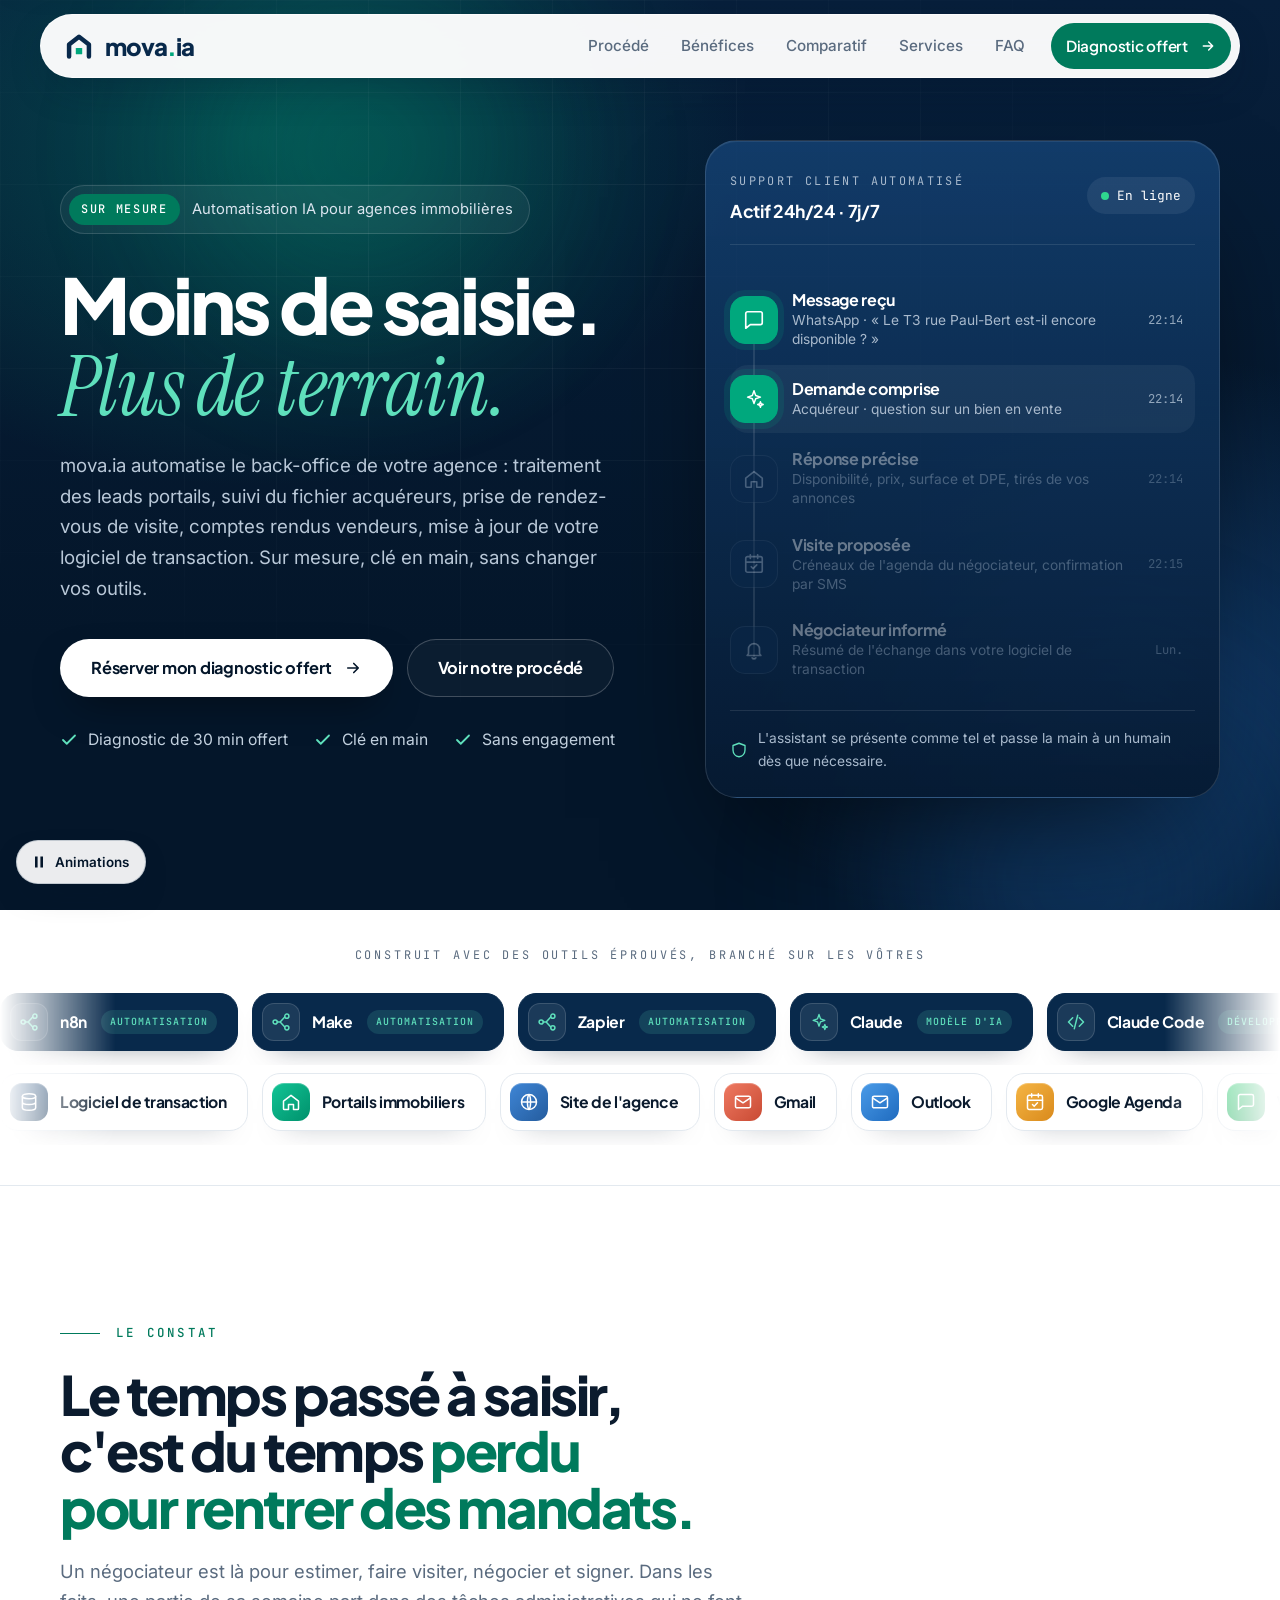
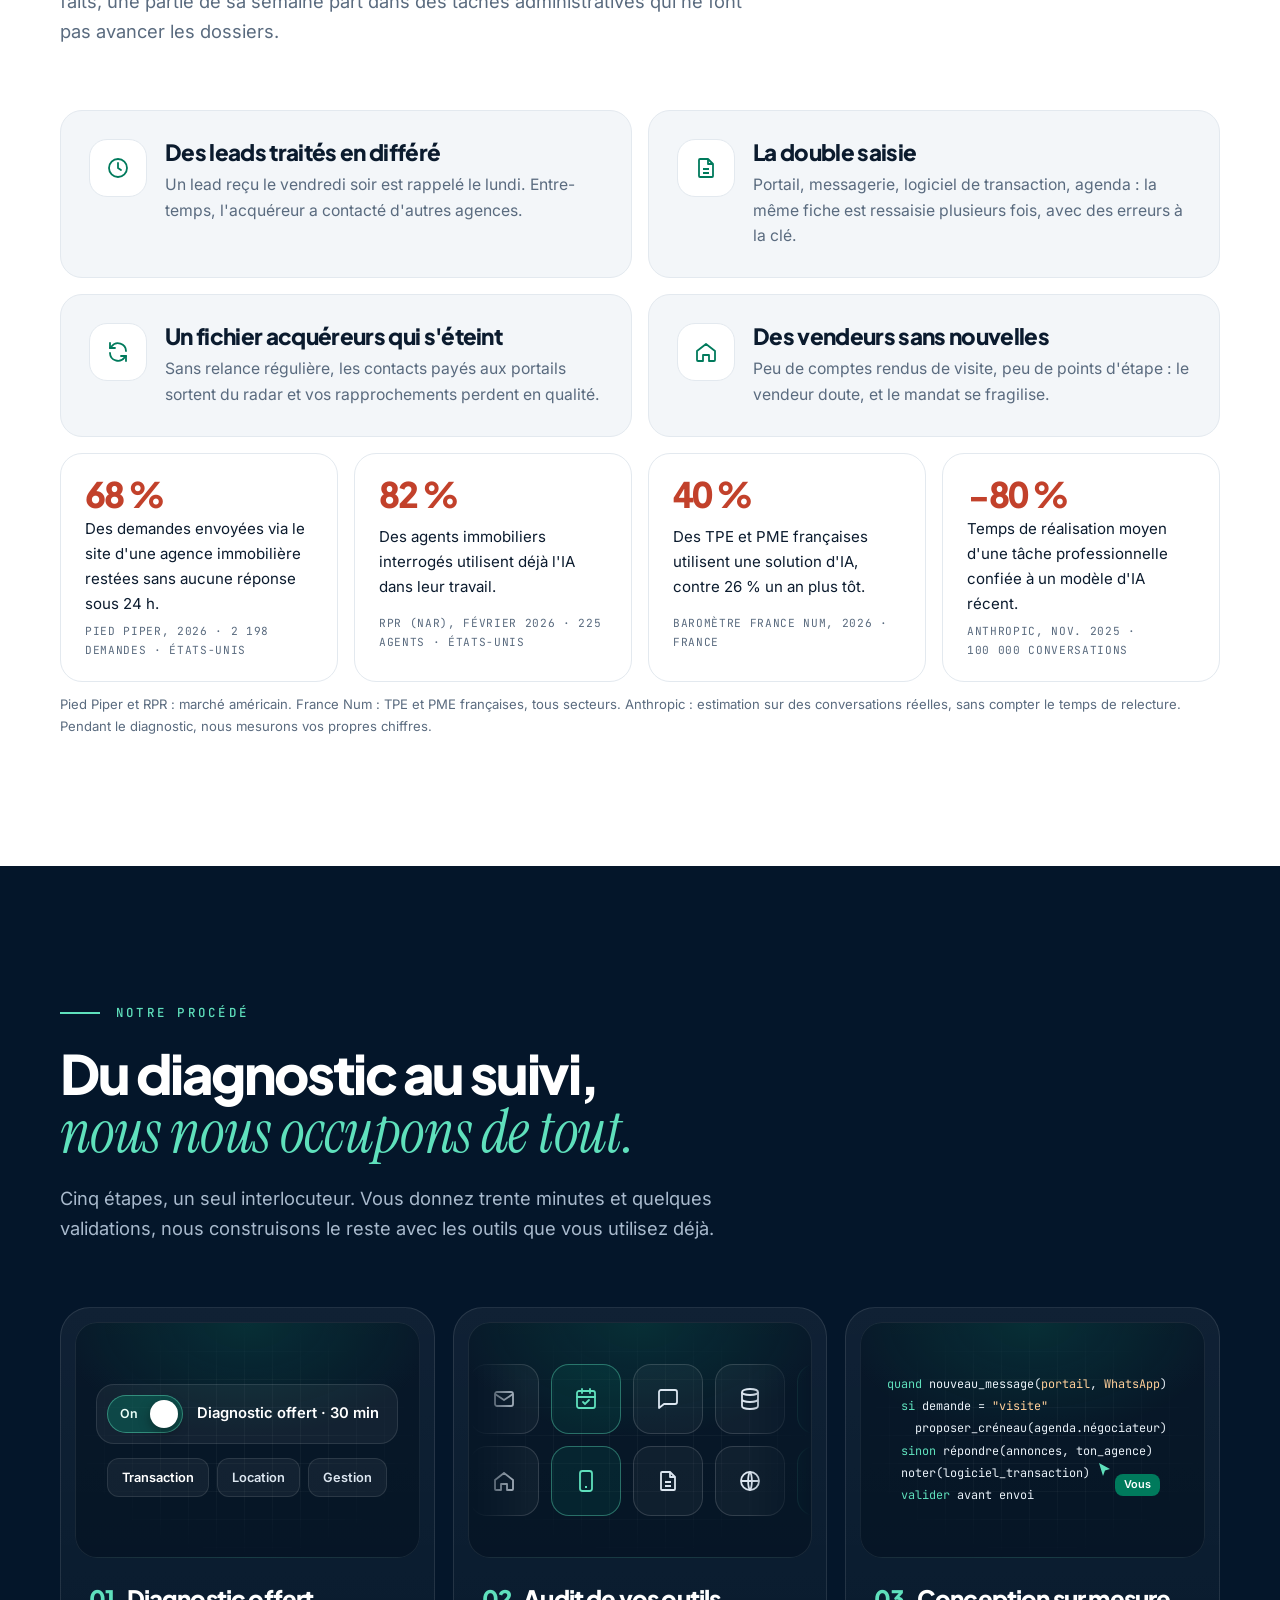
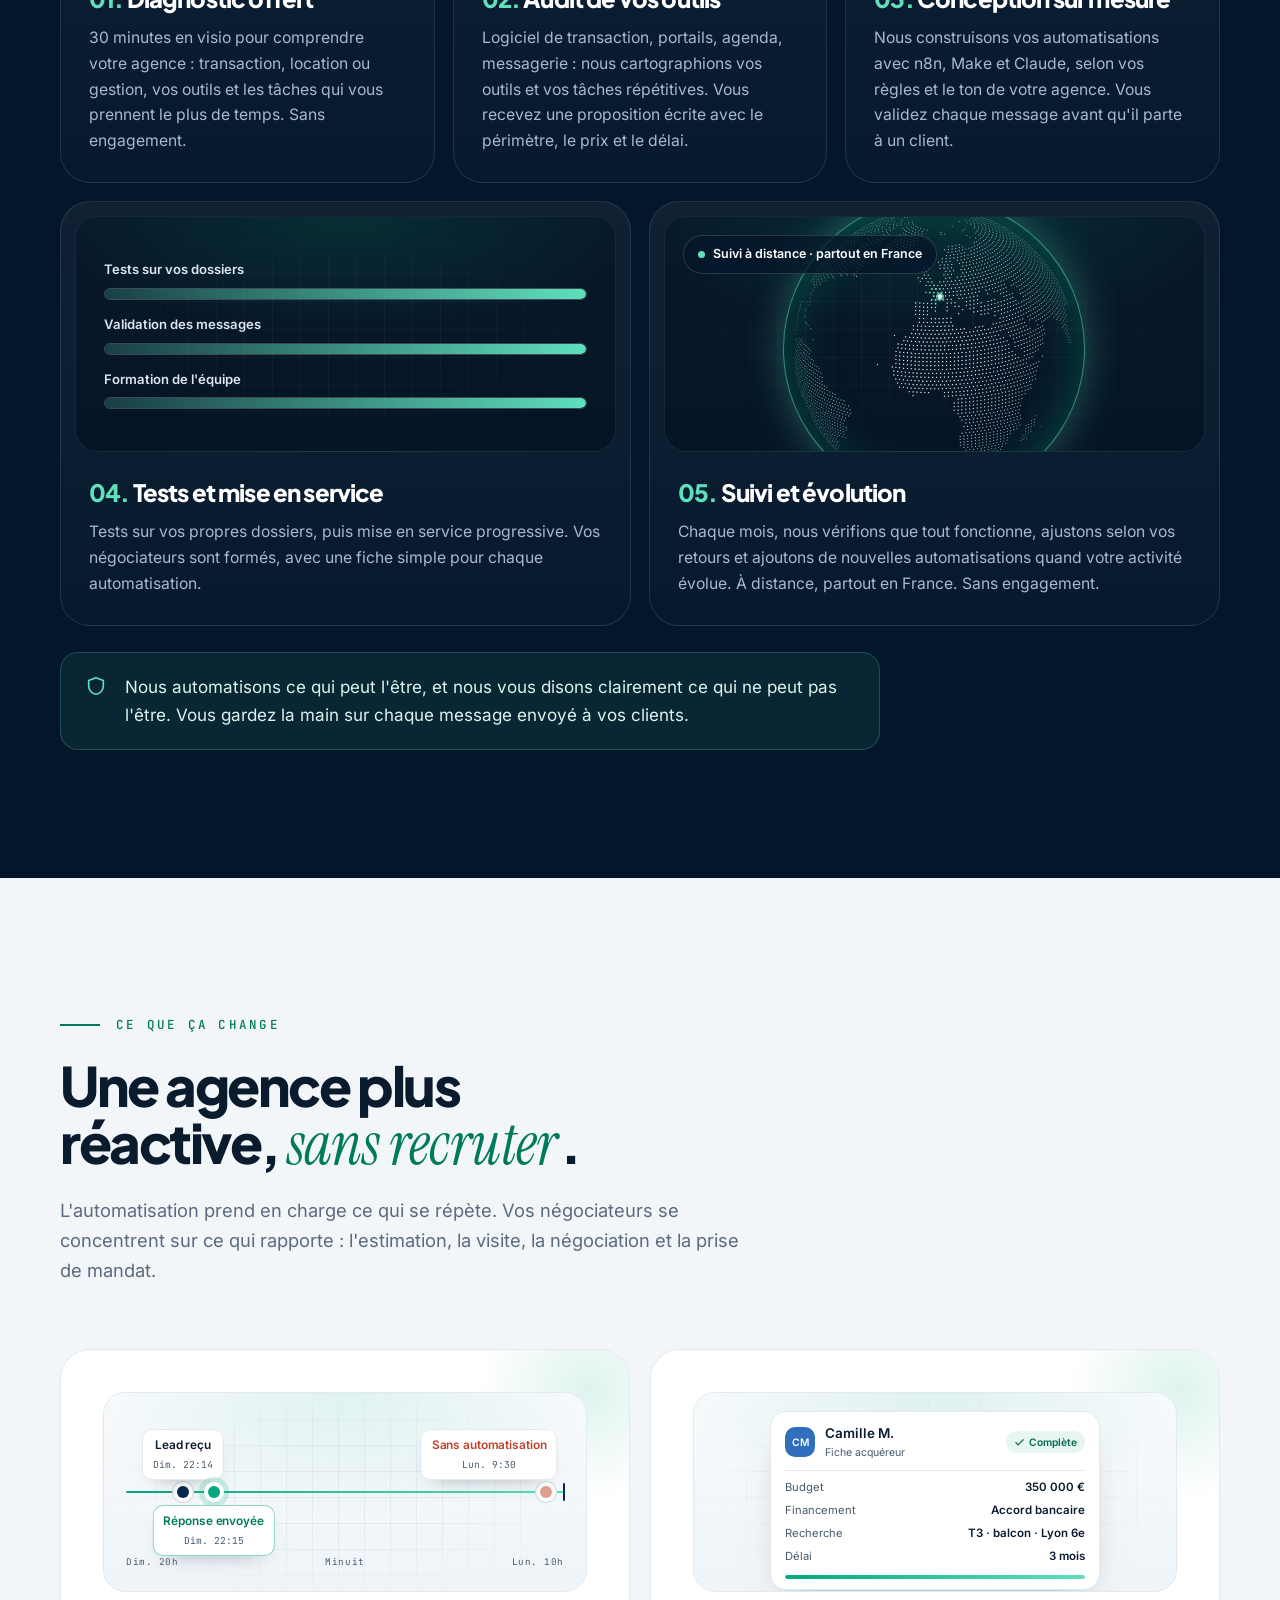
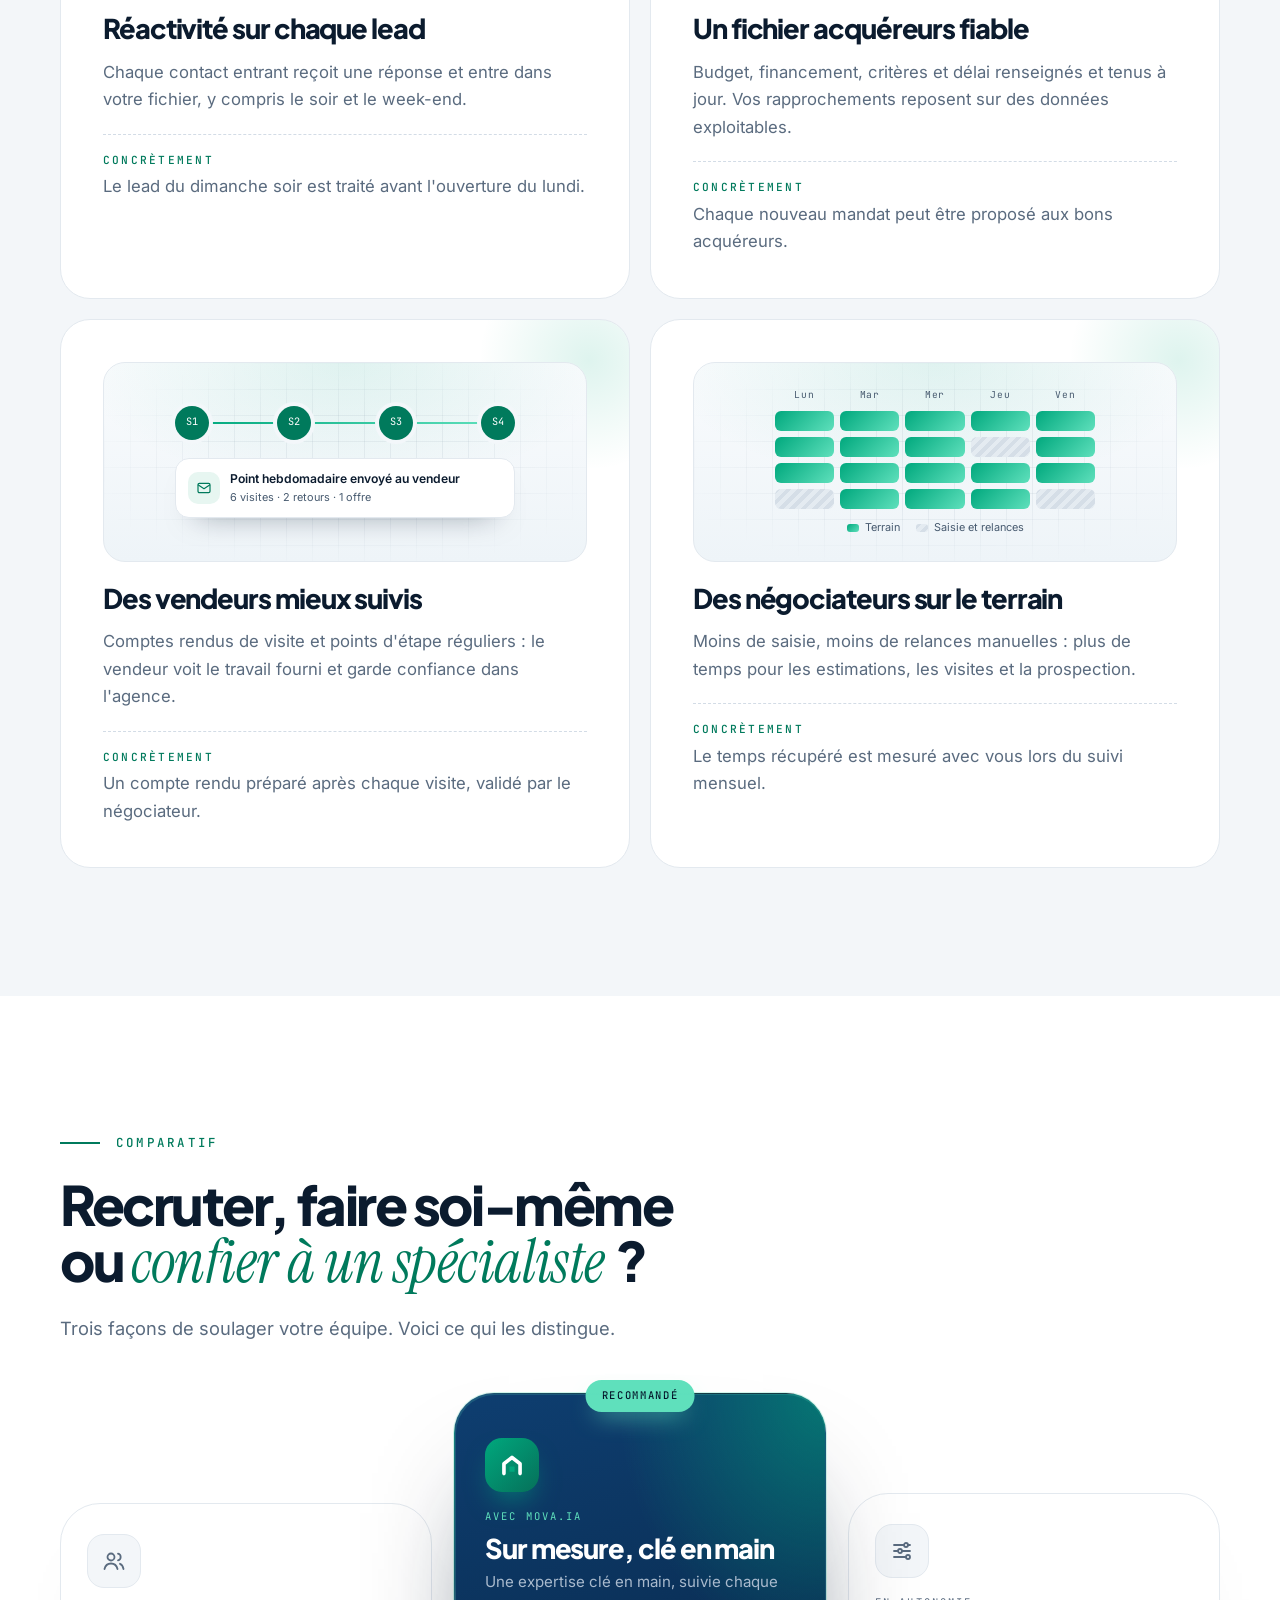
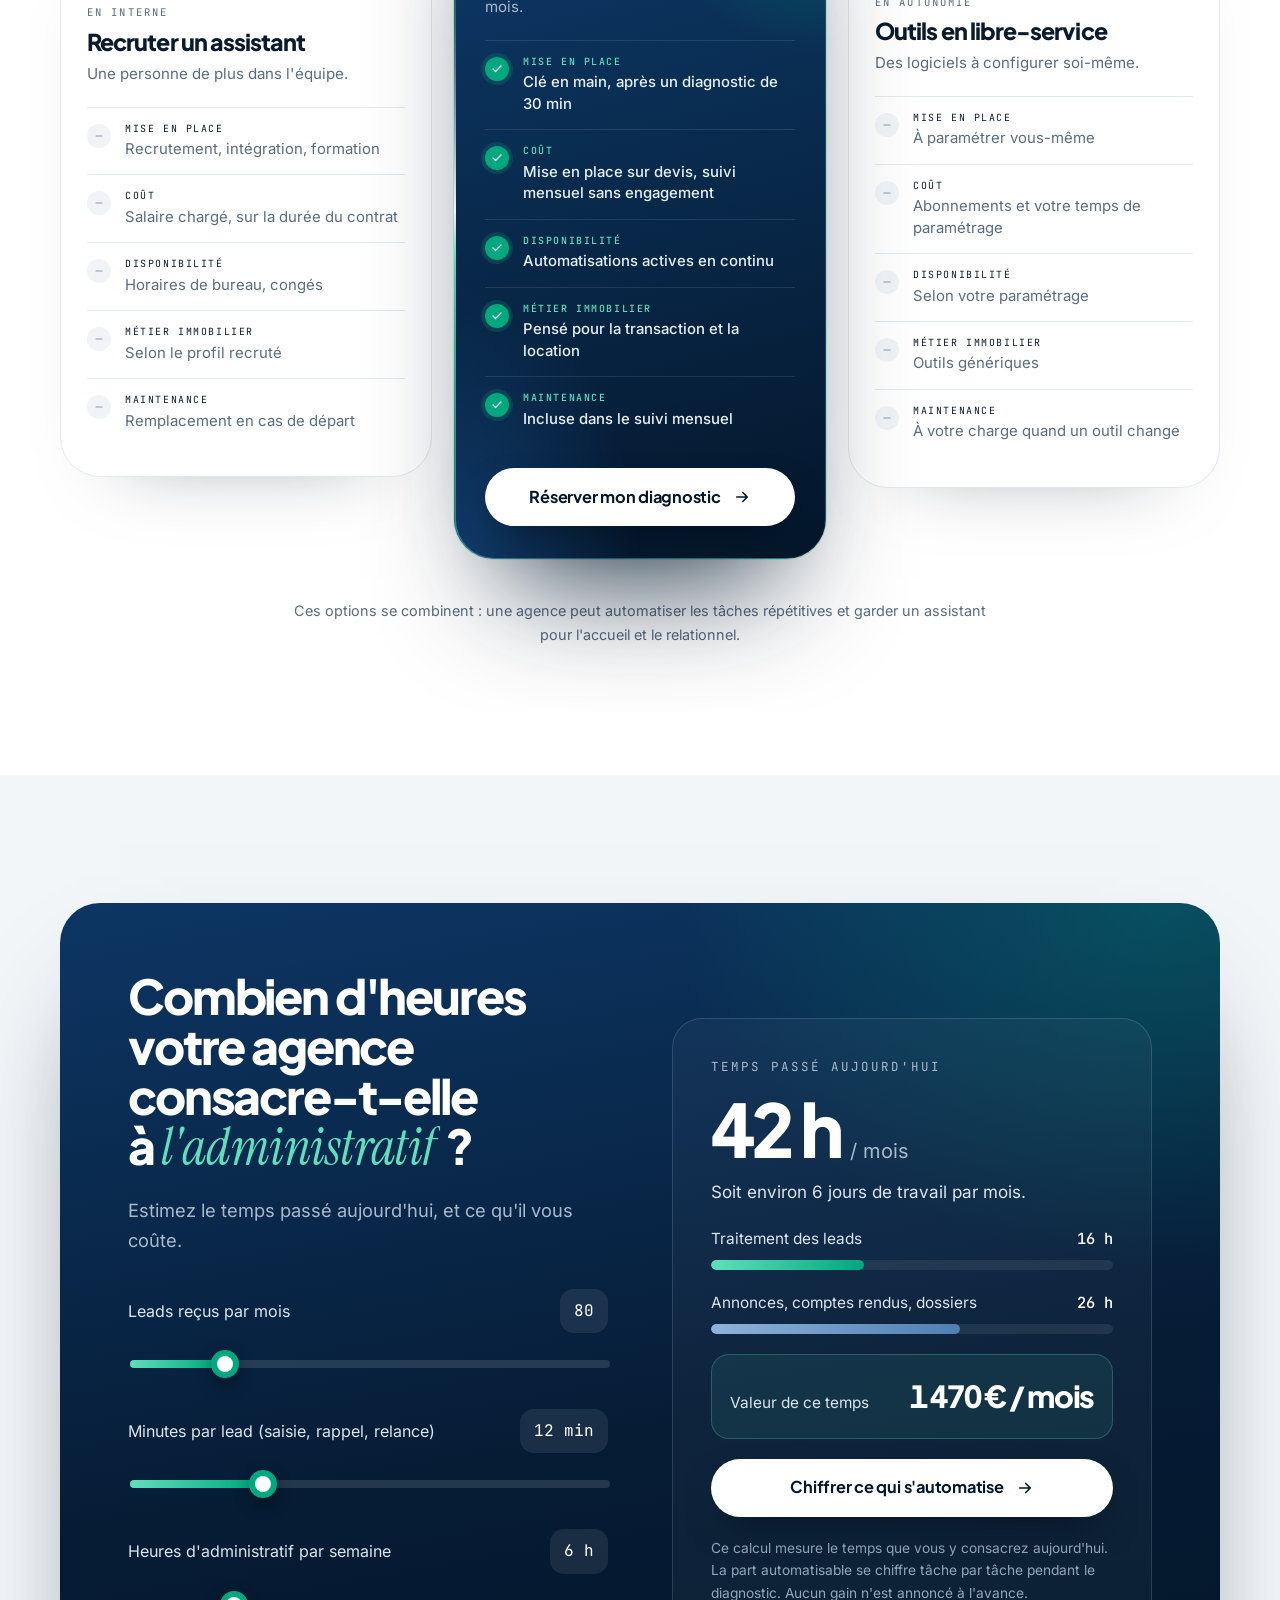
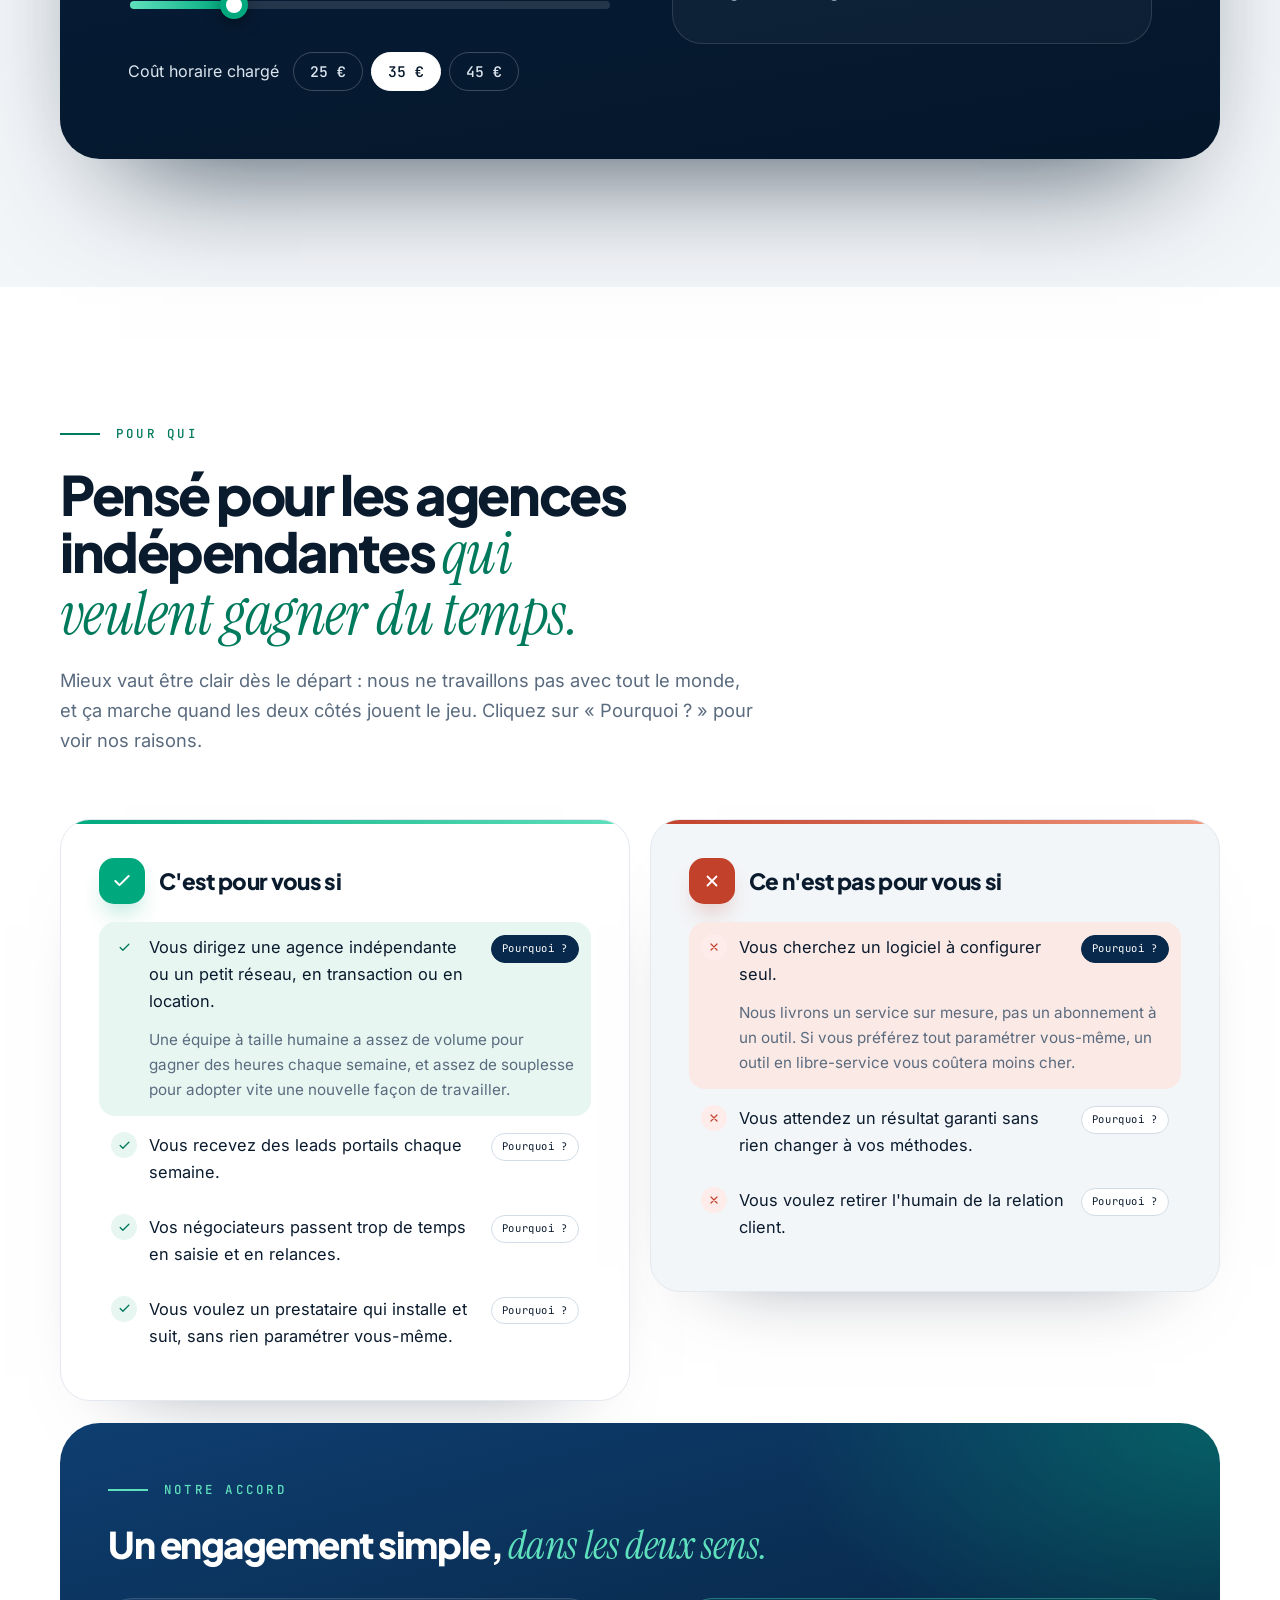
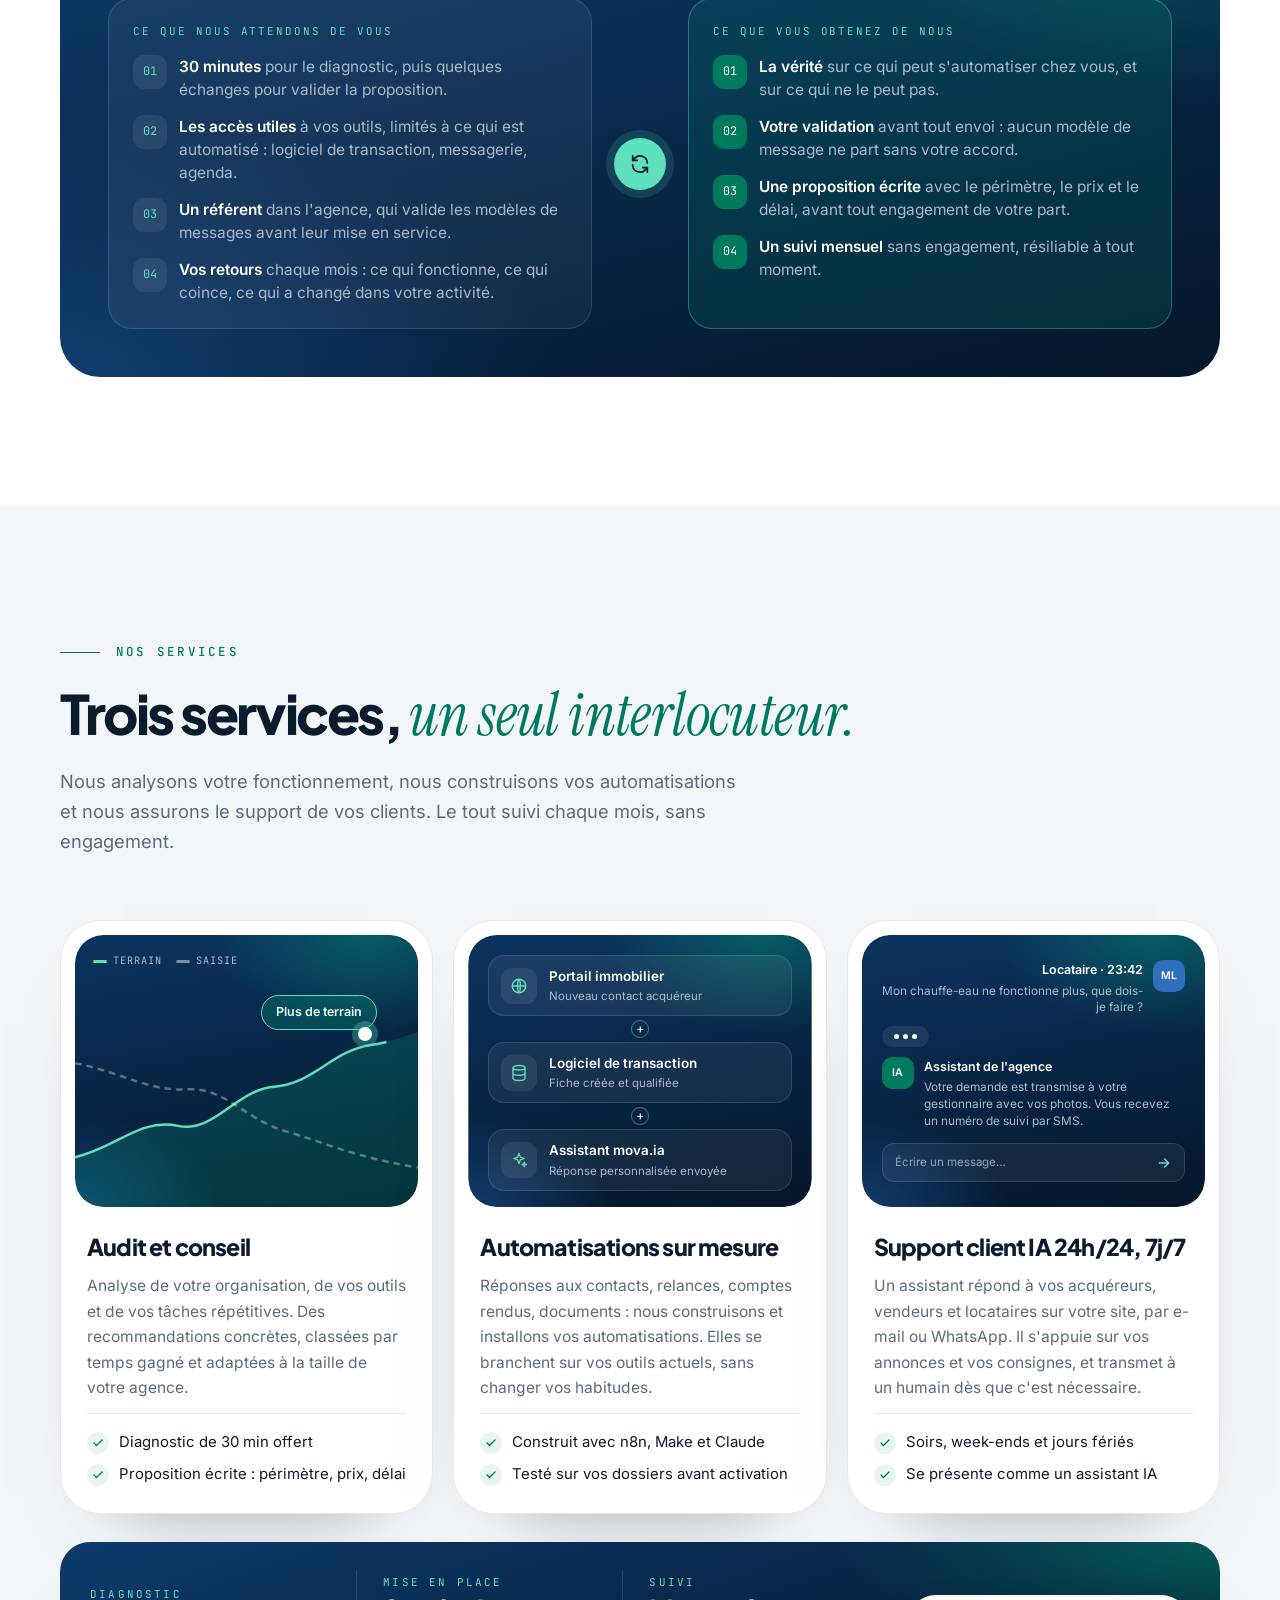
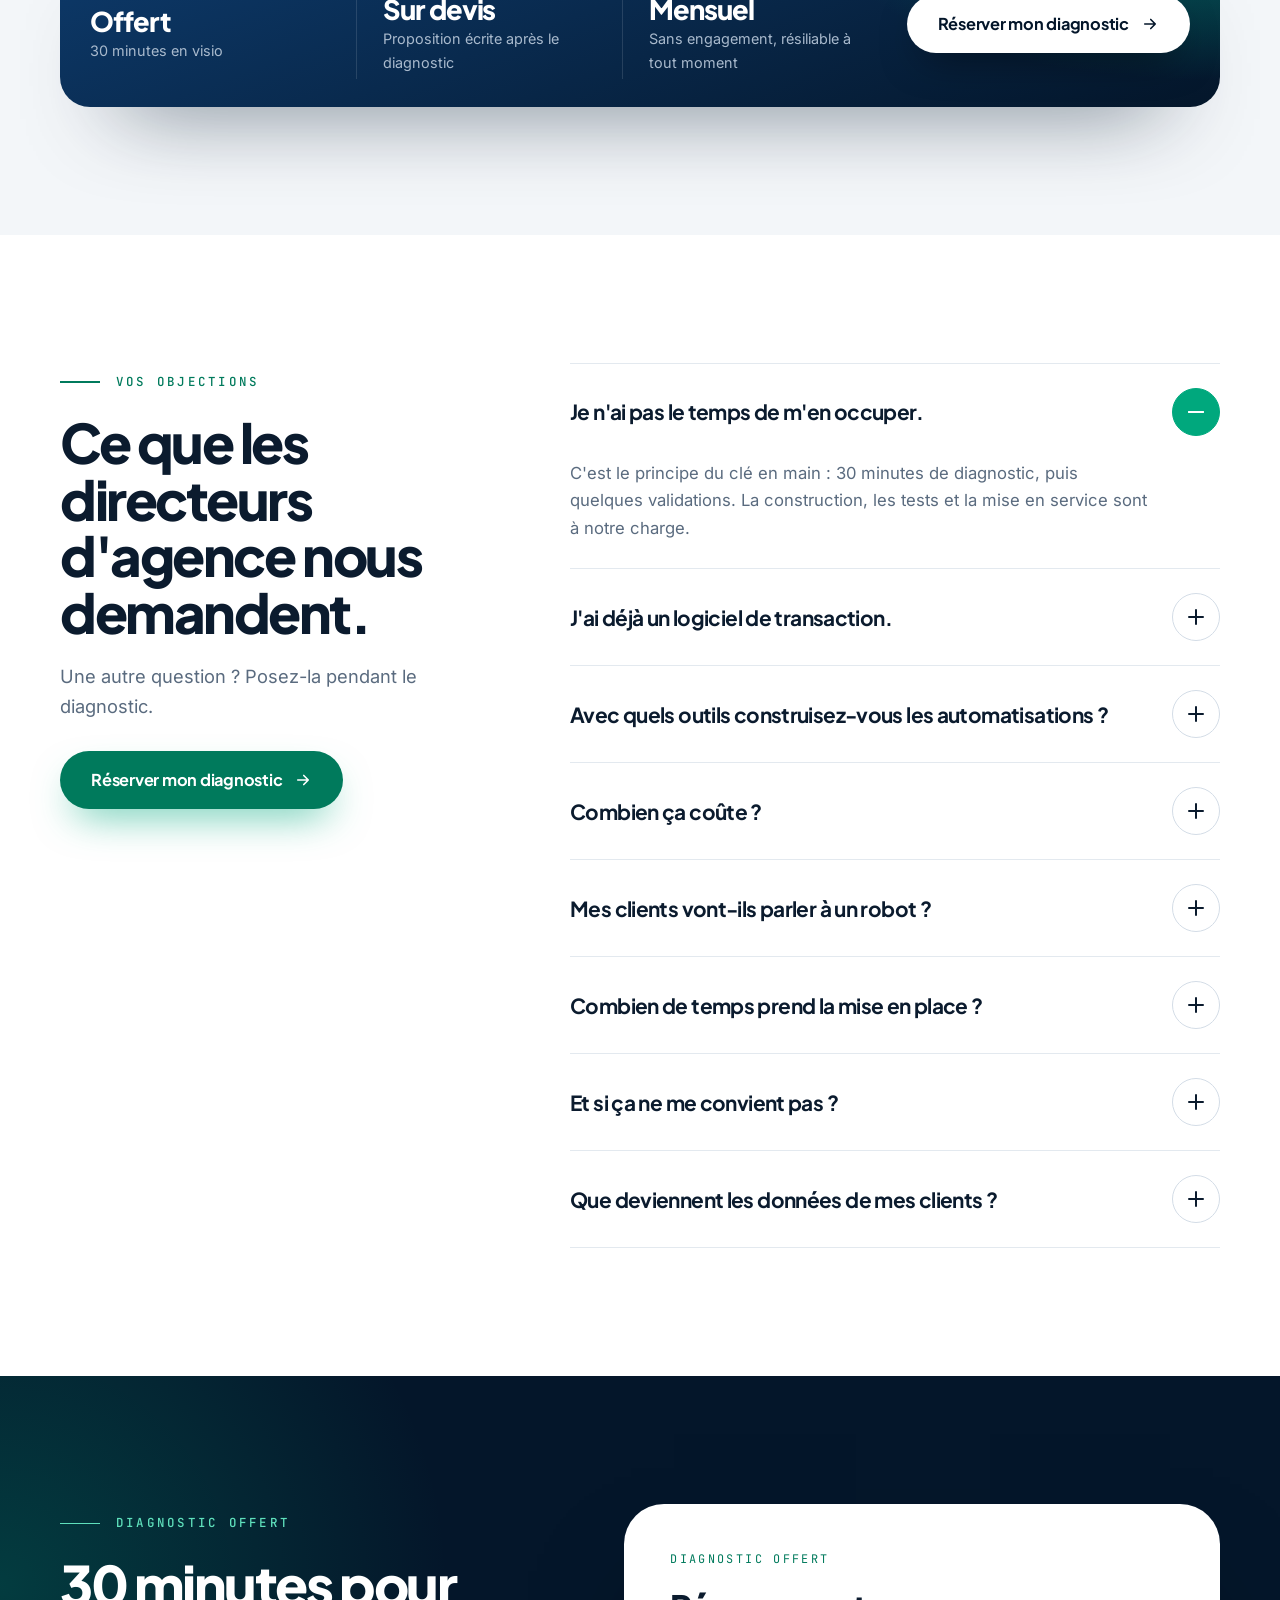
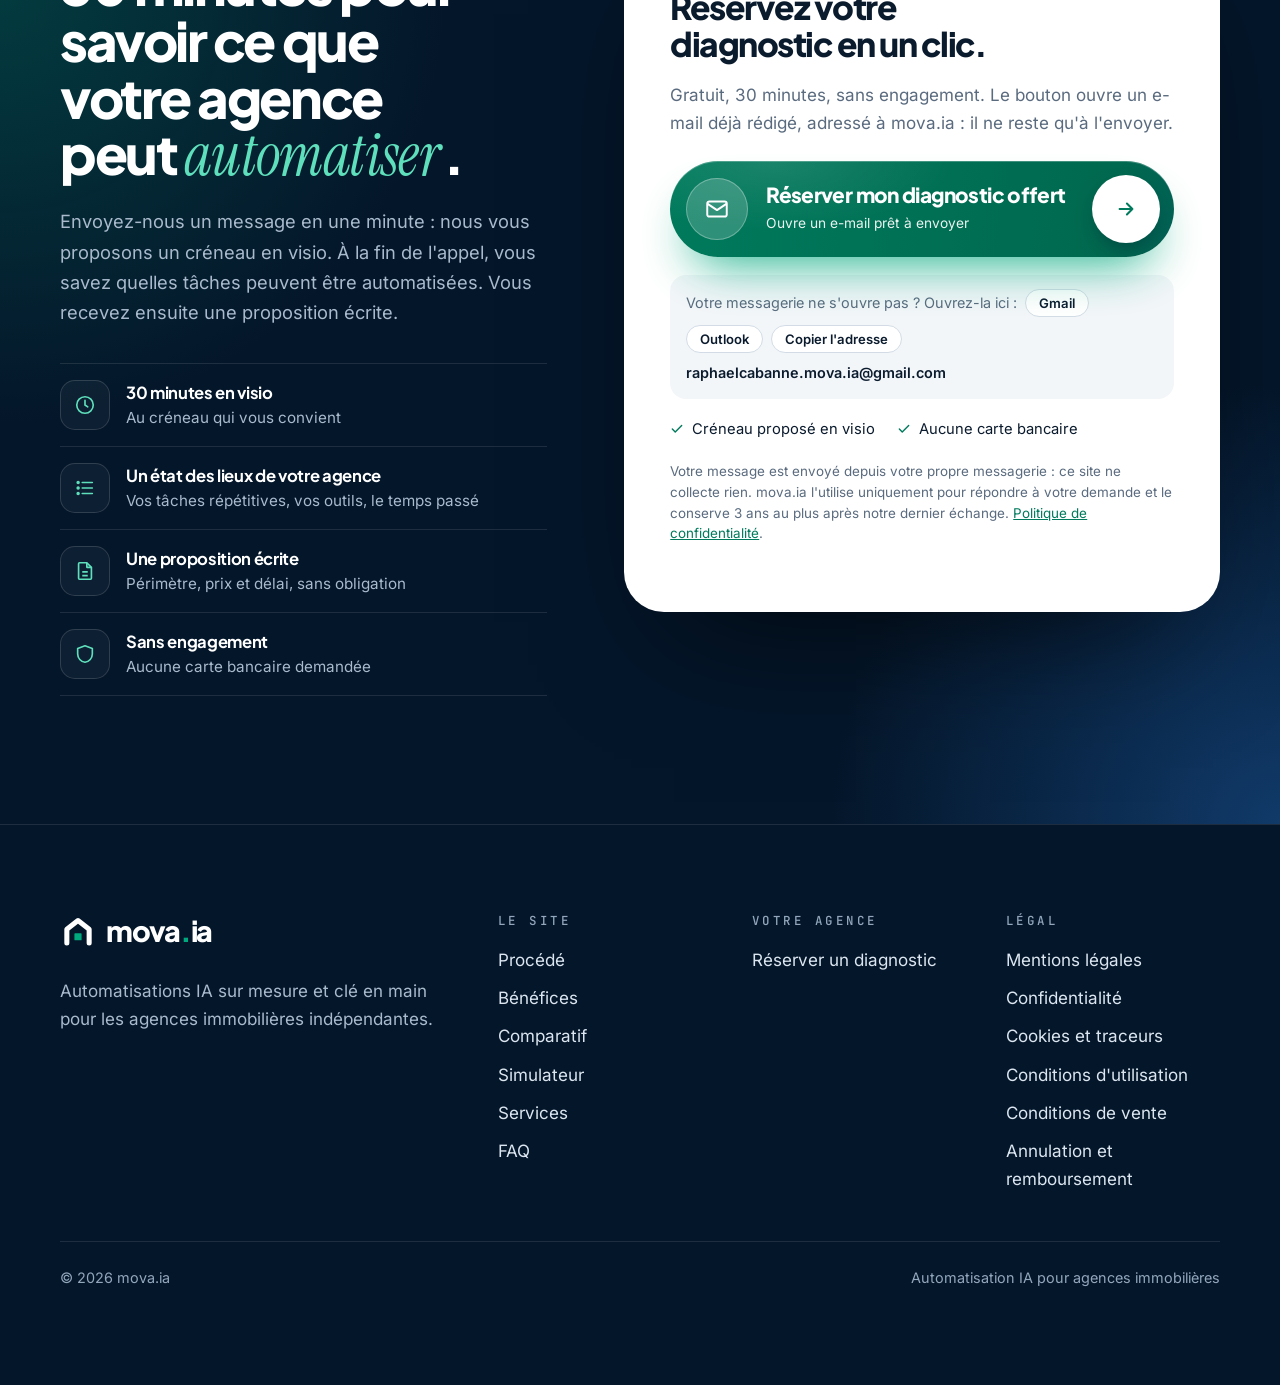
==== commit bb5a1305: "Conformité France et UE : pages légales, consentement, accessibilité - Nouvelles pages : cookies et " ====
--- a/site/index.html
+++ b/site/index.html
@@ -11,6 +11,7 @@
   <link rel="stylesheet" href="styles.css">
 </head>
 <body>
+<a class="skip" href="#top">Aller au contenu</a>
 
 <svg width="0" height="0" style="position:absolute" aria-hidden="true">
   <symbol id="i-check" viewBox="0 0 24 24"><path d="M20 6 9 17l-5-5" fill="none" stroke="currentColor" stroke-width="2.4" stroke-linecap="round" stroke-linejoin="round"/></symbol>
@@ -98,7 +99,7 @@
 
     <div class="wf-wrap">
       <div class="float float--a" aria-hidden="true"><span class="fi"><svg width="20" height="20"><use href="#i-chat"/></svg></span><span>Réponse envoyée<small>Dimanche 22:14 · WhatsApp</small></span></div>
-      <div class="wf" id="wf" aria-label="Exemple : support client automatisé, actif 24h/24 et 7j/7">
+      <div class="wf" id="wf" role="group" aria-label="Exemple : support client automatisé, actif 24h/24 et 7j/7">
         <div class="wf-top">
           <div><small>SUPPORT CLIENT AUTOMATISÉ</small><b>Actif 24h/24 · 7j/7</b></div>
           <span class="state"><i></i>En ligne</span>
@@ -441,6 +442,7 @@
 
 </main>
 
+<button class="motion-ctl" id="anim-ctl" type="button" aria-pressed="false" aria-label="Mettre en pause les animations"><svg class="i-p" width="16" height="16" viewBox="0 0 16 16" aria-hidden="true"><path d="M4 2.5h2.6v11H4zM9.4 2.5H12v11H9.4z" fill="currentColor"/></svg><svg class="i-g" width="16" height="16" viewBox="0 0 16 16" aria-hidden="true"><path d="M4 2.5l9 5.5-9 5.5z" fill="currentColor"/></svg><span>Animations</span></button>
 <footer class="foot dark">
   <div class="wrap">
     <div class="foot-grid">
@@ -454,7 +456,11 @@
       </div>
       <div>
         <h4>Votre agence</h4>
-        <ul><li><a href="#appel">Réserver un diagnostic</a></li><li><a href="mentions-legales.html">Mentions légales</a></li><li><a href="confidentialite.html">Confidentialité</a></li></ul>
+        <ul><li><a href="#appel">Réserver un diagnostic</a></li></ul>
+      </div>
+      <div>
+        <h4>Légal</h4>
+        <ul id="legal-links"><li><a href="mentions-legales.html">Mentions légales</a></li><li><a href="confidentialite.html">Confidentialité</a></li><li><a href="cookies.html">Cookies et traceurs</a></li><li><a href="conditions-utilisation.html">Conditions d'utilisation</a></li><li><a href="cgv.html">Conditions de vente</a></li><li><a href="remboursement.html">Annulation et remboursement</a></li></ul>
       </div>
     </div>
     <div class="foot-bot"><span>© <span id="year">2026</span> mova.ia</span><span>Automatisation IA pour agences immobilières</span></div>
--- a/site/styles.css
+++ b/site/styles.css
@@ -5,7 +5,7 @@
   --navy: #08294b;
   --navy-2: #0c3460;
   --green: #00a87d;
-  --green-2: #00916c;
+  --green-2: #006a50;
   --green-ink: #007a5c;
   --mint: #5fe0bc;
   --green-tint: #e7f6f1;
@@ -16,7 +16,7 @@
   --text: #0b1b2e;
   --muted: #5a6b7f;
   --on-dark-2: #a9bacd;
-  --on-dark-3: #7a8fa6;
+  --on-dark-3: #93a7bc;
   --dark-line: rgba(255, 255, 255, .1);
   --hot: #c2412b;
   --f-display: "Plus Jakarta Sans", "Helvetica Neue", Arial, sans-serif;
@@ -73,7 +73,7 @@
 .nav { display: flex; align-items: center; gap: 4px; }
 .nav a { padding: 10px 14px; border-radius: 999px; text-decoration: none; font-size: .95rem; font-weight: 500; color: var(--muted); transition: color .2s, background .2s; }
 .nav a:hover { color: var(--text); background: var(--bg-2); }
-.nav a.btn, .nav a.btn:hover, .menu a.btn { margin-left: 8px; color: #fff; background: var(--green); }
+.nav a.btn, .nav a.btn:hover, .menu a.btn { margin-left: 8px; color: #fff; background: var(--green-ink); }
 .nav a.btn:hover { background: var(--green-2); }
 .menu-btn { display: none; width: 52px; height: 52px; border-radius: 50%; border: 1.5px solid var(--line-2); background: #fff; cursor: pointer; place-items: center; }
 .menu-btn span, .menu-btn span::before, .menu-btn span::after { display: block; width: 22px; height: 2px; border-radius: 2px; background: var(--text); }
@@ -93,7 +93,7 @@
 .btn-sm { min-height: 46px; padding: 0 20px; font-size: .95rem; }
 .btn-block { width: 100%; }
 .btn-white { background: #fff; color: var(--ink); box-shadow: 0 16px 40px -16px rgba(0, 0, 0, .6); }
-.btn-green { background: var(--green); color: #fff; box-shadow: 0 18px 40px -14px rgba(0, 168, 125, .7); }
+.btn-green { background: var(--green-ink); color: #fff; box-shadow: 0 18px 40px -14px rgba(0, 168, 125, .7); }
 .btn-green:hover { background: var(--green-2); }
 .btn-line { border-color: rgba(255, 255, 255, .22); color: #fff; background: rgba(255, 255, 255, .03); }
 .btn-line:hover { border-color: rgba(255, 255, 255, .5); }
@@ -107,7 +107,7 @@
 .hero::after { content: ""; position: absolute; inset: 0; z-index: -1; background-image: linear-gradient(rgba(255, 255, 255, .045) 1px, transparent 1px), linear-gradient(90deg, rgba(255, 255, 255, .045) 1px, transparent 1px); background-size: 92px 92px; -webkit-mask-image: radial-gradient(ellipse 80% 70% at 40% 30%, #000 20%, transparent 75%); mask-image: radial-gradient(ellipse 80% 70% at 40% 30%, #000 20%, transparent 75%); }
 .hero-grid { display: grid; grid-template-columns: minmax(0, 1.05fr) minmax(0, .95fr); gap: clamp(40px, 6vw, 80px); align-items: center; }
 .tagline { display: inline-flex; align-items: center; gap: 12px; margin-bottom: 30px; padding: 8px 16px 8px 8px; border-radius: 999px; border: 1px solid rgba(255, 255, 255, .14); background: rgba(255, 255, 255, .05); color: #dce6f0; font-size: .92rem; }
-.tagline b { flex: none; white-space: nowrap; padding: 6px 12px; border-radius: 999px; background: var(--green); color: #fff; font-family: var(--f-mono); font-size: .74rem; font-weight: 500; letter-spacing: .14em; }
+.tagline b { flex: none; white-space: nowrap; padding: 6px 12px; border-radius: 999px; background: var(--green-ink); color: #fff; font-family: var(--f-mono); font-size: .74rem; font-weight: 500; letter-spacing: .14em; }
 .hero .lede { font-size: 1.16rem; color: #b9c8d8; }
 .cta-row { display: flex; flex-wrap: wrap; gap: 14px; margin-top: 36px; }
 .checks { display: flex; flex-wrap: wrap; gap: 10px 26px; margin-top: 30px; color: #c3d1df; font-size: .98rem; }
@@ -210,7 +210,7 @@
 
 /* ---------- Pied de page ---------- */
 .foot { padding-block: clamp(56px, 7vw, 88px) 36px; border-top: 1px solid var(--dark-line); }
-.foot-grid { display: grid; grid-template-columns: minmax(0, 1.4fr) repeat(2, minmax(0, .6fr)); gap: 40px; }
+.foot-grid { display: grid; grid-template-columns: minmax(0, 1.3fr) repeat(3, minmax(0, .7fr)); gap: 40px; }
 .foot .logo { font-size: 1.8rem; }
 .foot .logo img { width: 36px; height: 36px; }
 .foot-tag { margin-top: 20px; max-width: 44ch; color: var(--on-dark-2); }
@@ -339,7 +339,7 @@
 .pact-c ul { display: grid; gap: 14px; }
 .pact-c li { display: grid; grid-template-columns: 34px minmax(0, 1fr); gap: 12px; align-items: start; }
 .pact-c .n { width: 34px; height: 34px; border-radius: 11px; display: grid; place-items: center; background: rgba(255, 255, 255, .08); font-family: var(--f-mono); font-size: .74rem; color: var(--mint); }
-.pact-c--us .n { background: var(--green); color: #fff; }
+.pact-c--us .n { background: var(--green-ink); color: #fff; }
 .pact-c p { color: var(--on-dark-2); font-size: .96rem; line-height: 1.5; }
 .pact-c p b { color: #fff; }
 .pact-x { width: 52px; height: 52px; border-radius: 50%; display: grid; place-items: center; background: var(--mint); color: var(--ink); box-shadow: 0 0 0 8px rgba(95, 224, 188, .14); }
@@ -386,7 +386,7 @@
 .menu a:not(.btn):hover::after { opacity: 1; transform: translateX(3px) rotate(45deg); }
 .menu-open .menu a { opacity: 1; transform: none; transition: opacity .45s var(--ease) calc(var(--i, 0) * 50ms + 120ms), transform .55s var(--ease) calc(var(--i, 0) * 50ms + 120ms), background .2s; }
 .menu a:hover { background: var(--bg-2); }
-.menu a.btn { margin: 10px 0 0; justify-content: center; color: #fff; background: var(--green); }
+.menu a.btn { margin: 10px 0 0; justify-content: center; color: #fff; background: var(--green-ink); }
 .menu-bd { position: fixed; inset: 0; z-index: 55; background: rgba(4, 22, 42, .42); backdrop-filter: blur(8px); -webkit-backdrop-filter: blur(8px); opacity: 0; visibility: hidden; transition: opacity .45s var(--ease), visibility 0s linear .45s; }
 .menu-bd.on { opacity: 1; visibility: visible; transition: opacity .45s var(--ease), visibility 0s; }
 @media (min-width: 901px) { .menu, .menu-bd { display: none; } }
@@ -570,7 +570,7 @@
 .code .k { font-style: normal; color: var(--mint); }
 .code .s { font-style: normal; color: #ffcf99; }
 .cz { position: absolute; top: 66%; right: 8%; display: flex; align-items: flex-start; gap: 2px; color: var(--mint); }
-.cz b { margin-top: 12px; padding: 3px 9px; border-radius: 8px; background: var(--green); color: #fff; font-family: var(--f-body); font-size: .68rem; }
+.cz b { margin-top: 12px; padding: 3px 9px; border-radius: 8px; background: var(--green-ink); color: #fff; font-family: var(--f-body); font-size: .68rem; }
 
 /* 04 : barres de mise en service */
 .mbars { justify-self: stretch; display: grid; gap: 14px; padding: 0 8px; }
@@ -636,7 +636,7 @@
 .nd-i { width: 36px; height: 36px; flex: none; border-radius: 11px; display: grid; place-items: center; background: rgba(255, 255, 255, .08); color: var(--mint); }
 .nd b { display: block; font-size: .84rem; }
 .nd small { display: block; font-size: .72rem; color: var(--on-dark-2); }
-.nd-p { width: 18px; height: 18px; border-radius: 50%; display: grid; place-items: center; border: 1px solid rgba(95, 224, 188, .5); color: var(--mint); font-size: .8rem; line-height: 1; }
+.nd-p { width: 18px; height: 18px; border-radius: 50%; display: grid; place-items: center; border: 1px solid rgba(95, 224, 188, .5); color: #fff; font-size: .8rem; line-height: 1; }
 
 /* Support client : conversation */
 .chat2 { width: 100%; display: grid; gap: 10px; }
@@ -644,8 +644,8 @@
 .c-in { justify-content: flex-end; text-align: right; }
 .c-in b, .c-out b { display: block; font-size: .78rem; }
 .c-in span, .c-out span { display: block; margin-top: 2px; font-size: .74rem; line-height: 1.4; color: var(--on-dark-2); }
-.c-av { width: 32px; height: 32px; flex: none; border-radius: 10px; display: grid; place-items: center; background: #3f86d6; font-style: normal; font-size: .66rem; font-weight: 700; }
-.c-av--ai { background: var(--green); }
+.c-av { width: 32px; height: 32px; flex: none; border-radius: 10px; display: grid; place-items: center; background: #2f6fbd; color: #fff; font-style: normal; font-size: .66rem; font-weight: 700; }
+.c-av--ai { background: var(--green-ink); }
 .c-typ { display: none; }
 .c-bar { display: flex; align-items: center; justify-content: space-between; margin-top: 4px; padding: 9px 12px; border-radius: 12px; background: rgba(255, 255, 255, .06); border: 1px solid rgba(255, 255, 255, .12); font-size: .72rem; color: var(--on-dark-3); }
 .c-bar svg { color: var(--mint); }
@@ -760,8 +760,8 @@
 .cta-k { font-family: var(--f-mono); font-size: .74rem; letter-spacing: .2em; text-transform: uppercase; color: var(--green-ink); }
 .cta-card h3 { color: var(--text); font-size: clamp(1.6rem, 3vw, 2.1rem); letter-spacing: -0.045em; line-height: 1.12; }
 .cta-p { color: var(--muted); }
-.send { position: relative; overflow: hidden; isolation: isolate; display: grid; grid-template-columns: auto minmax(0, 1fr) auto; align-items: center; gap: 18px; width: 100%; min-height: 96px; margin-top: 6px; padding: 14px 14px 14px 16px; border-radius: 999px; color: #fff; text-decoration: none; cursor: pointer; background: linear-gradient(100deg, #00a87d, #0a8f78 40%, #0b3f6e 75%, #00a87d); background-size: 220% 100%; box-shadow: 0 26px 50px -22px rgba(0, 168, 125, .95), inset 0 1px 0 rgba(255, 255, 255, .25); transition: transform .35s var(--ease), box-shadow .35s var(--ease); }
-.send::before { content: ""; position: absolute; inset: 0; z-index: -1; border-radius: inherit; background: radial-gradient(60% 120% at 20% 0%, rgba(255, 255, 255, .22), transparent 60%); }
+.send { position: relative; overflow: hidden; isolation: isolate; display: grid; grid-template-columns: auto minmax(0, 1fr) auto; align-items: center; gap: 18px; width: 100%; min-height: 96px; margin-top: 6px; padding: 14px 14px 14px 16px; border-radius: 999px; color: #fff; text-decoration: none; cursor: pointer; background: linear-gradient(100deg, #007a5c, #00694f 40%, #0b3f6e 75%, #007a5c); background-size: 220% 100%; box-shadow: 0 26px 50px -22px rgba(0, 168, 125, .95), inset 0 1px 0 rgba(255, 255, 255, .25); transition: transform .35s var(--ease), box-shadow .35s var(--ease); }
+.send::before { content: ""; position: absolute; inset: 0; z-index: -1; border-radius: inherit; background: radial-gradient(60% 120% at 20% 0%, rgba(255, 255, 255, .1), transparent 60%); }
 .send::after { content: ""; position: absolute; top: 0; bottom: 0; left: 0; width: 38%; z-index: -1; background: linear-gradient(105deg, transparent, rgba(255, 255, 255, .42), transparent); transform: translateX(-130%) skewX(-18deg); }
 .send:hover { transform: translateY(-3px); box-shadow: 0 34px 60px -22px rgba(0, 168, 125, 1), inset 0 1px 0 rgba(255, 255, 255, .3); }
 .send:active { transform: translateY(0) scale(.99); }
@@ -769,7 +769,7 @@
 .send-ic { width: 62px; height: 62px; border-radius: 50%; display: grid; place-items: center; background: rgba(255, 255, 255, .18); box-shadow: inset 0 0 0 1px rgba(255, 255, 255, .3); }
 .send-t { display: grid; gap: 5px; min-width: 0; text-align: left; }
 .send-t b { font-family: var(--f-display); font-weight: 800; font-size: clamp(1.02rem, 2.2vw, 1.3rem); letter-spacing: -0.03em; line-height: 1.15; }
-.send-t small { font-size: .86rem; color: rgba(255, 255, 255, .85); }
+.send-t small { font-size: .86rem; color: rgba(255, 255, 255, .92); }
 .send-go { position: relative; overflow: hidden; width: 68px; height: 68px; border-radius: 50%; display: grid; place-items: center; background: #fff; color: var(--green-ink); box-shadow: 0 10px 24px -10px rgba(4, 22, 42, .6); }
 .send-fb { display: flex; flex-wrap: wrap; align-items: center; gap: 8px; padding: 14px 16px; border-radius: 16px; background: var(--bg-2); color: var(--muted); font-size: .9rem; }
 .send-fb a, .send-fb button { padding: 5px 13px; border-radius: 999px; border: 1px solid var(--line-2); background: #fff; color: var(--text); font: 600 .82rem var(--f-body); text-decoration: none; cursor: pointer; transition: border-color .2s, color .2s; }
@@ -843,7 +843,7 @@
 /* =========================================================
    Ce que ça change : illustrations
    ========================================================= */
-.bv { position: relative; overflow: hidden; height: 200px; margin-bottom: 6px; padding: 18px 22px; border-radius: 22px; border: 1px solid var(--line); display: grid; place-items: center; background: radial-gradient(80% 90% at 50% 0%, rgba(0, 168, 125, .1), transparent 70%), linear-gradient(180deg, #f9fbfd, #eef4f8); }
+.bv { --muted: #475a6f; position: relative; overflow: hidden; height: 200px; margin-bottom: 6px; padding: 18px 22px; border-radius: 22px; border: 1px solid var(--line); display: grid; place-items: center; background: radial-gradient(80% 90% at 50% 0%, rgba(0, 168, 125, .1), transparent 70%), linear-gradient(180deg, #f9fbfd, #eef4f8); }
 .bv::before { content: ""; position: absolute; inset: 0; background-image: linear-gradient(rgba(8, 41, 75, .055) 1px, transparent 1px), linear-gradient(90deg, rgba(8, 41, 75, .055) 1px, transparent 1px); background-size: 26px 26px; -webkit-mask-image: radial-gradient(ellipse at center, #000 35%, transparent 80%); mask-image: radial-gradient(ellipse at center, #000 35%, transparent 80%); }
 .bv > * { position: relative; }
 
@@ -865,7 +865,6 @@
 .ev-l small { font-family: var(--f-mono); font-size: .6rem; color: var(--muted); }
 .e2 .ev-l { border-color: rgba(0, 168, 125, .45); }
 .e2 .ev-l b { color: var(--green-ink); }
-.e3 .ev-l { opacity: .7; }
 .e3 .ev-l b { color: var(--hot); }
 .tk { position: absolute; top: 138px; white-space: nowrap; left: var(--x); font-family: var(--f-mono); font-size: .58rem; letter-spacing: .06em; color: var(--muted); }
 .tk.mid { transform: translateX(-50%); }
@@ -876,7 +875,7 @@
 .fiche-h { display: flex; align-items: center; gap: 10px; padding-bottom: 8px; border-bottom: 1px solid var(--line); }
 .fiche-h b { display: block; font-size: .84rem; }
 .fiche-h small { display: block; font-size: .66rem; color: var(--muted); }
-.fiche-av { width: 30px; height: 30px; flex: none; border-radius: 10px; display: grid; place-items: center; background: #3f86d6; color: #fff; font-size: .64rem; font-weight: 700; }
+.fiche-av { width: 30px; height: 30px; flex: none; border-radius: 10px; display: grid; place-items: center; background: #2f6fbd; color: #fff; font-size: .64rem; font-weight: 700; }
 .fiche-ok { margin-left: auto; display: inline-flex; align-items: center; gap: 4px; padding: 3px 8px; border-radius: 999px; background: var(--green-tint); color: #04694f; font-size: .64rem; font-weight: 700; }
 .fiche ul { display: grid; gap: 2px; padding-top: 6px; }
 .fiche li { display: flex; justify-content: space-between; gap: 10px; padding: 1px 0; font-size: .72rem; }
@@ -890,7 +889,7 @@
 .wk { position: relative; display: flex; justify-content: space-between; }
 .wk-line { position: absolute; left: 17px; right: 17px; top: 50%; height: 2px; margin-top: -1px; background: var(--line-2); }
 .wk-line i { display: block; height: 100%; background: linear-gradient(90deg, var(--green), var(--mint)); transform-origin: left; }
-.wk-d { position: relative; width: 34px; height: 34px; border-radius: 50%; display: grid; place-items: center; background: var(--green); color: #fff; font-family: var(--f-mono); font-size: .64rem; box-shadow: 0 0 0 4px #f3f7fa; }
+.wk-d { position: relative; width: 34px; height: 34px; border-radius: 50%; display: grid; place-items: center; background: var(--green-ink); color: #fff; font-family: var(--f-mono); font-size: .64rem; box-shadow: 0 0 0 4px #f3f7fa; }
 .wk-n { display: flex; align-items: center; gap: 10px; padding: 10px 12px; border-radius: 14px; background: #fff; border: 1px solid var(--line); box-shadow: 0 16px 30px -22px rgba(4, 22, 42, .55); }
 .wk-i { width: 32px; height: 32px; flex: none; border-radius: 10px; display: grid; place-items: center; background: var(--green-tint); color: var(--green-ink); }
 .wk-n b { display: block; font-size: .76rem; }
@@ -934,3 +933,49 @@
 @media (max-width: 640px) {
   .bv { height: 190px; padding: 14px; }
 }
+
+/* =========================================================
+   Accessibilité, informations légales et consentement
+   ========================================================= */
+.skip { position: fixed; left: 16px; top: -80px; z-index: 200; padding: 12px 20px; border-radius: 12px; background: #fff; color: var(--ink); font: 700 .95rem var(--f-display); text-decoration: none; box-shadow: 0 16px 40px -12px rgba(0, 0, 0, .5); transition: top .2s var(--ease); }
+.skip:focus { top: 16px; outline: 3px solid var(--green-ink); }
+.legal-meta { margin: -6px 0 18px; font-family: var(--f-mono); font-size: .8rem; letter-spacing: .08em; color: var(--muted); }
+.legal-note { padding: 14px 18px; border-radius: 14px; background: #fdf0ed; color: #7a2c1d; border: 1px solid #f0c6bb; }
+.legal ol { display: grid; gap: 8px; margin: 0 0 18px; padding-left: 22px; list-style: decimal; }
+.legal-nav { margin-top: 48px; padding-top: 24px; border-top: 1px solid var(--line); }
+.legal-nav h2 { margin: 0 0 12px; font-size: 1rem; }
+.legal-nav ul { display: flex; flex-wrap: wrap; gap: 8px 22px; }
+.legal-nav a { color: var(--green-ink); }
+
+/* Contrôle des animations (WCAG 2.2.2) */
+.motion-ctl { position: fixed; left: 16px; bottom: 16px; z-index: 60; display: inline-flex; align-items: center; gap: 8px; min-height: 44px; padding: 0 16px 0 14px; border-radius: 999px; border: 1px solid rgba(8, 41, 75, .18); background: rgba(255, 255, 255, .92); -webkit-backdrop-filter: blur(10px); backdrop-filter: blur(10px); color: var(--ink); font: 600 .84rem var(--f-body); cursor: pointer; box-shadow: 0 14px 34px -16px rgba(4, 22, 42, .55); transition: transform .25s var(--ease), border-color .2s; }
+.motion-ctl:hover { transform: translateY(-2px); border-color: var(--green-ink); }
+.motion-ctl .i-g { display: none; }
+.anim-off .motion-ctl .i-p { display: none; }
+.anim-off .motion-ctl .i-g { display: block; }
+.anim-off *, .anim-off *::before, .anim-off *::after { animation: none !important; transition: none !important; scroll-behavior: auto !important; }
+.anim-off .motion .rv, .anim-off.motion .rv { opacity: 1 !important; transform: none !important; filter: none !important; }
+.anim-off .wd > span { transform: none !important; }
+.anim-off .js .wstep, .anim-off.js .wstep { opacity: 1 !important; }
+@media (max-width: 640px) { .motion-ctl span { position: absolute; width: 1px; height: 1px; overflow: hidden; clip-path: inset(50%); } .motion-ctl { padding: 0 14px; } }
+
+/* Bandeau de consentement (affiché seulement si des traceurs sont ajoutés) */
+.cmp-bar { position: fixed; z-index: 120; left: 16px; right: 16px; bottom: 16px; max-width: 520px; padding: 22px; border-radius: 24px; background: #fff; color: var(--text); border: 1px solid var(--line); box-shadow: 0 40px 90px -30px rgba(4, 22, 42, .6); animation: rise .5s var(--ease) both; }
+.cmp-bar h2 { margin-bottom: 8px; font-size: 1.15rem; letter-spacing: -0.03em; }
+.cmp-bar p { margin-bottom: 14px; font-size: .92rem; color: var(--muted); }
+.cmp-bar a { color: var(--green-ink); }
+.cmp-act { display: grid; grid-template-columns: repeat(3, minmax(0, 1fr)); gap: 8px; }
+.cmp-act button, .cmp-save { min-height: 46px; padding: 0 12px; border-radius: 999px; border: 1.5px solid var(--navy); background: #fff; color: var(--navy); font: 700 .9rem var(--f-display); cursor: pointer; }
+.cmp-act button:hover, .cmp-save:hover { background: var(--bg-2); }
+.cmp-act button[data-act="all"], .cmp-act button[data-act="none"], .cmp-save { background: var(--navy); color: #fff; }
+.cmp-act button[data-act="all"]:hover, .cmp-act button[data-act="none"]:hover, .cmp-save:hover { background: var(--navy-2); }
+.cmp-opts { display: grid; gap: 10px; margin-bottom: 14px; }
+.cmp-opt { display: grid; grid-template-columns: minmax(0, 1fr) auto; gap: 4px 14px; align-items: center; padding: 12px 14px; border-radius: 16px; background: var(--bg-2); }
+.cmp-opt b { font-size: .95rem; }
+.cmp-opt small { grid-column: 1; color: var(--muted); font-size: .82rem; }
+.cmp-opt input { grid-column: 2; grid-row: 1 / span 2; width: 22px; height: 22px; accent-color: var(--green-ink); }
+@media (max-width: 480px) { .cmp-bar { left: 10px; right: 10px; bottom: 10px; padding: 18px; } .cmp-act { grid-template-columns: minmax(0, 1fr); } }
+.link-btn { padding: 0; border: 0; background: none; color: #dce6f0; font: inherit; cursor: pointer; text-align: left; }
+.link-btn:hover { color: var(--mint); }
+
+.foot { padding-bottom: 96px; }
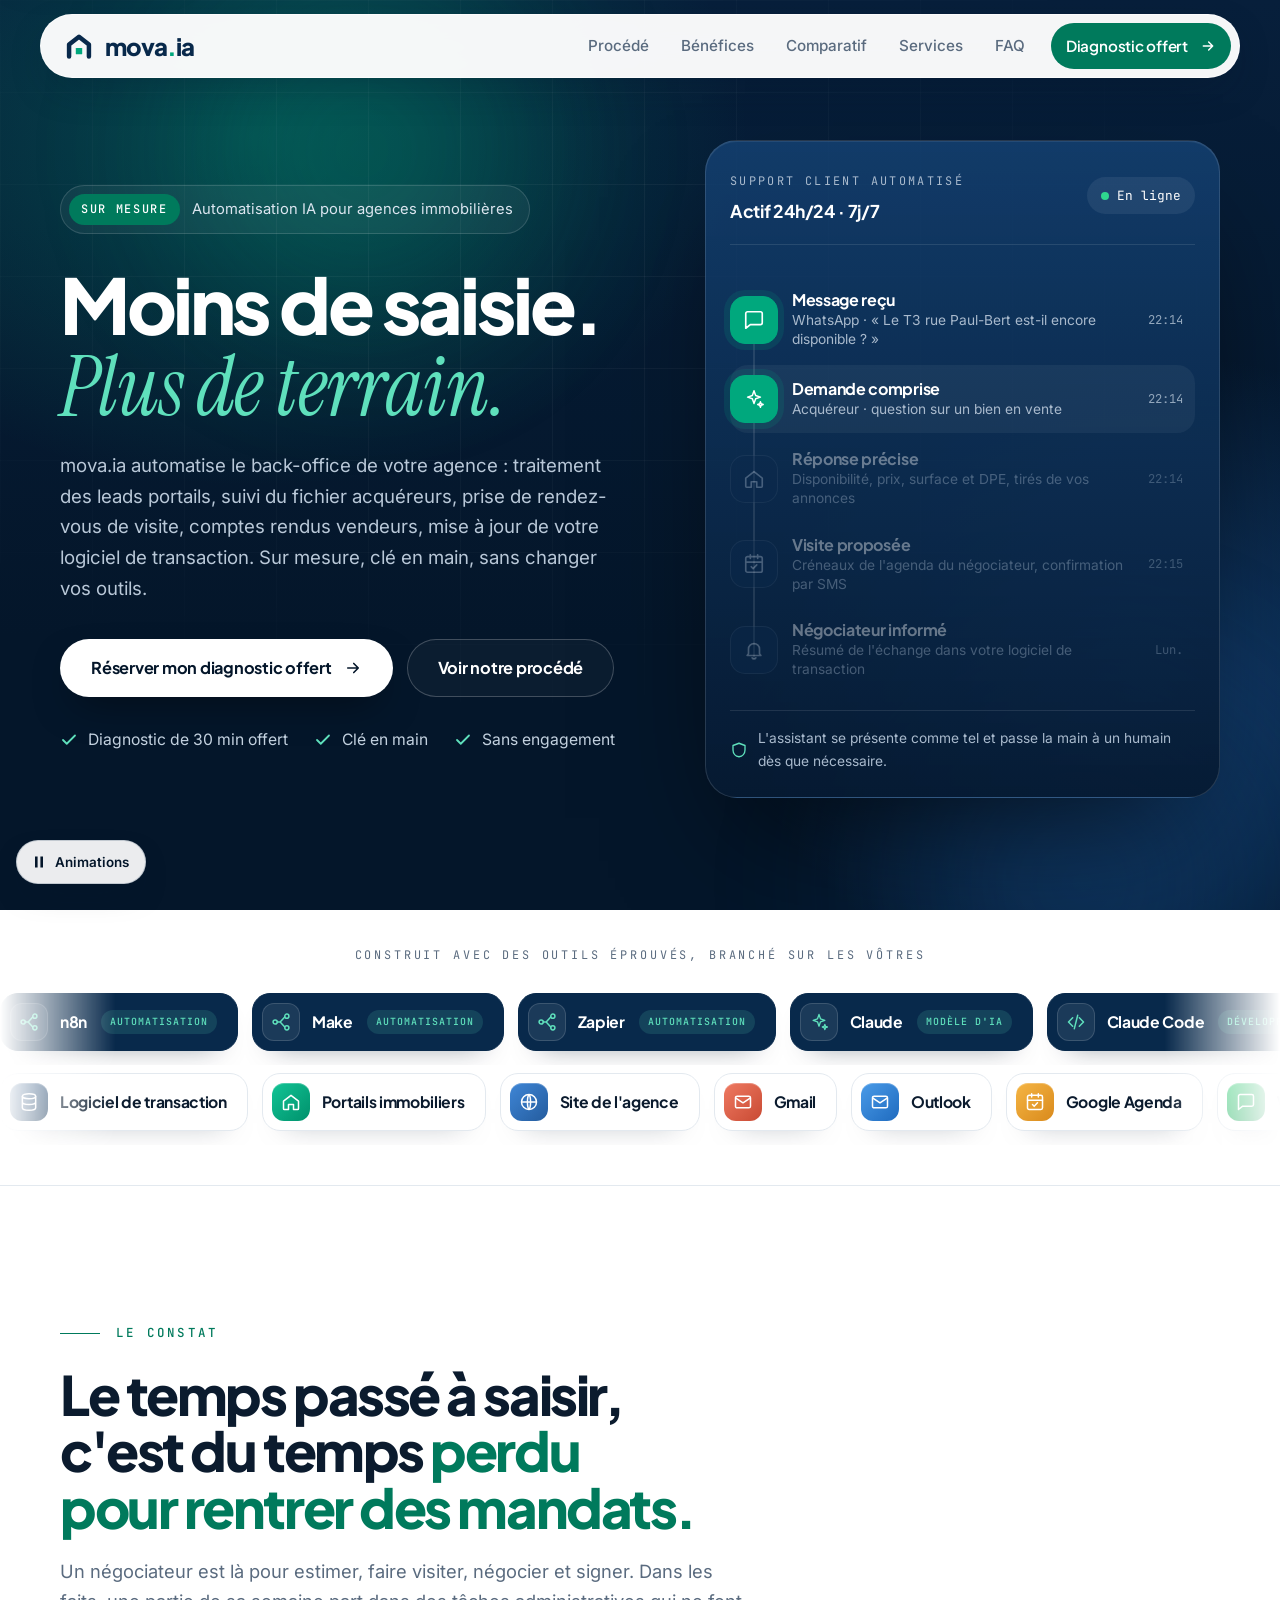
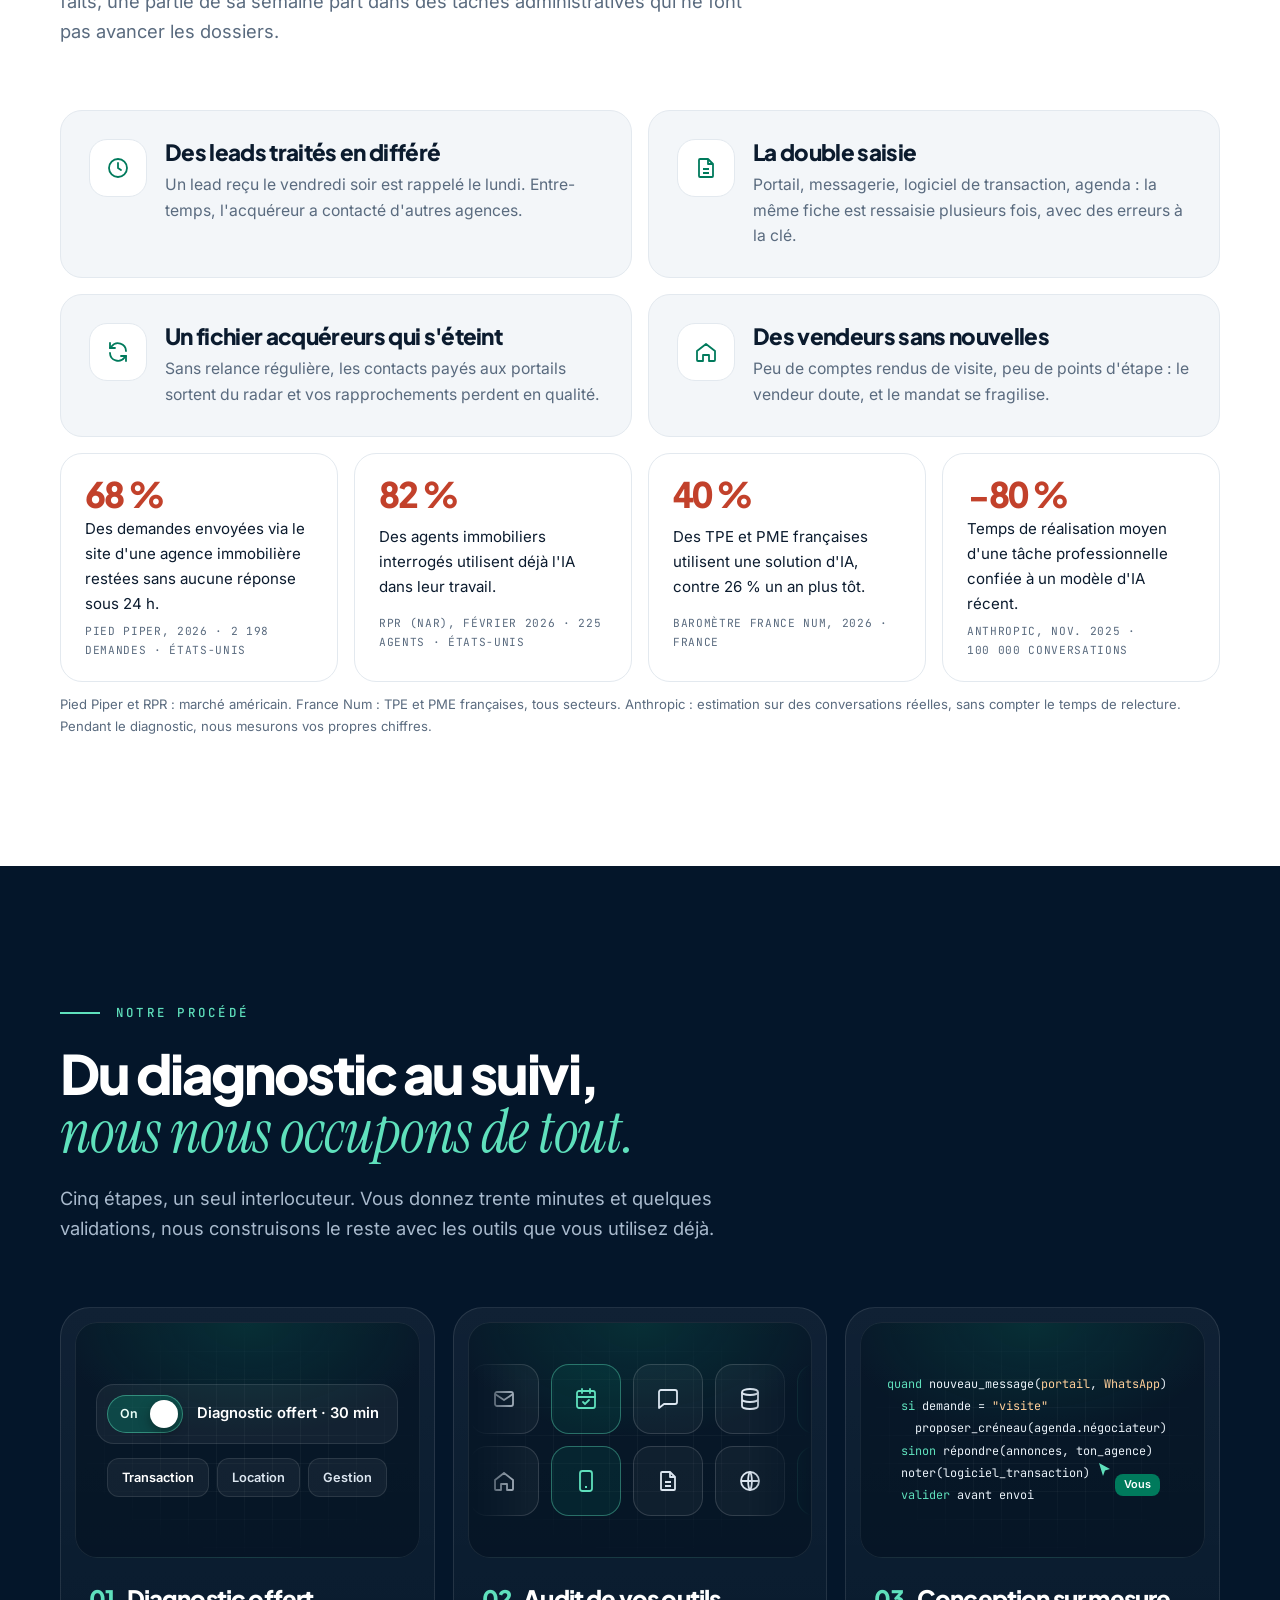
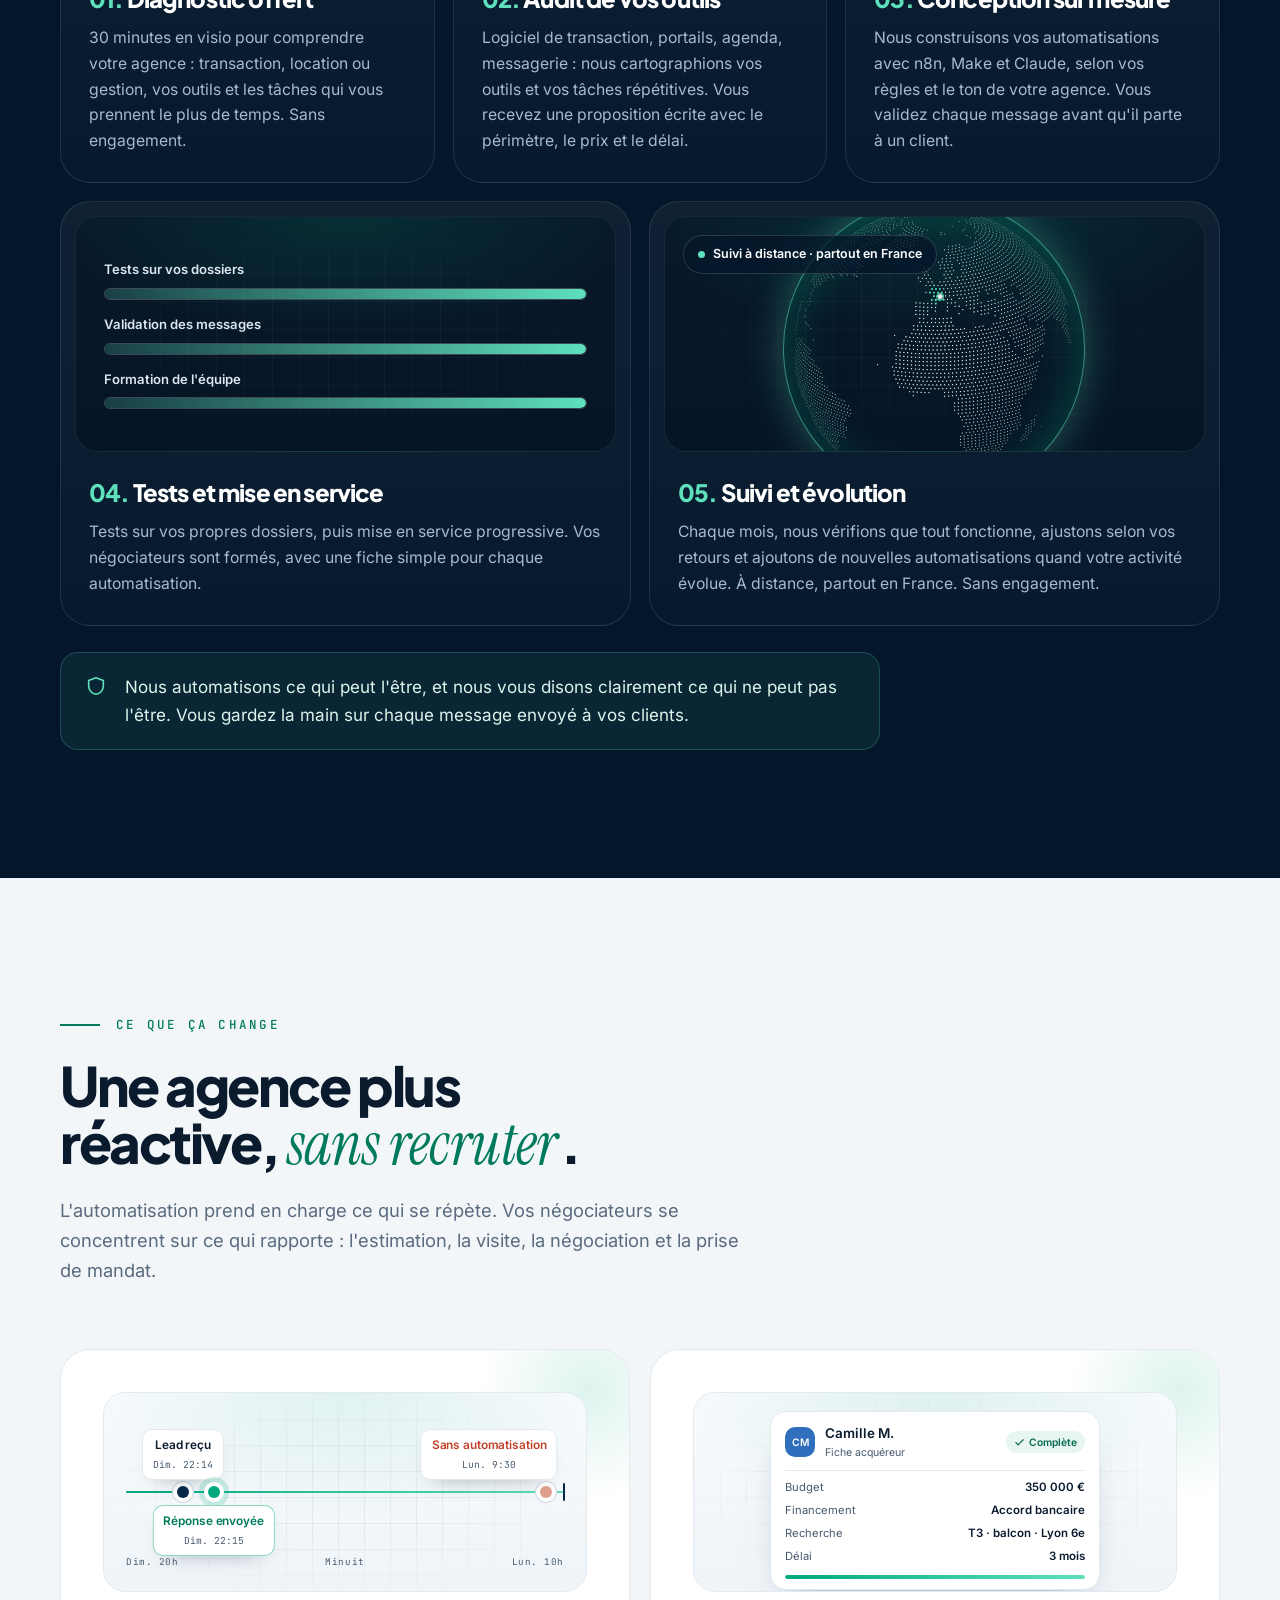
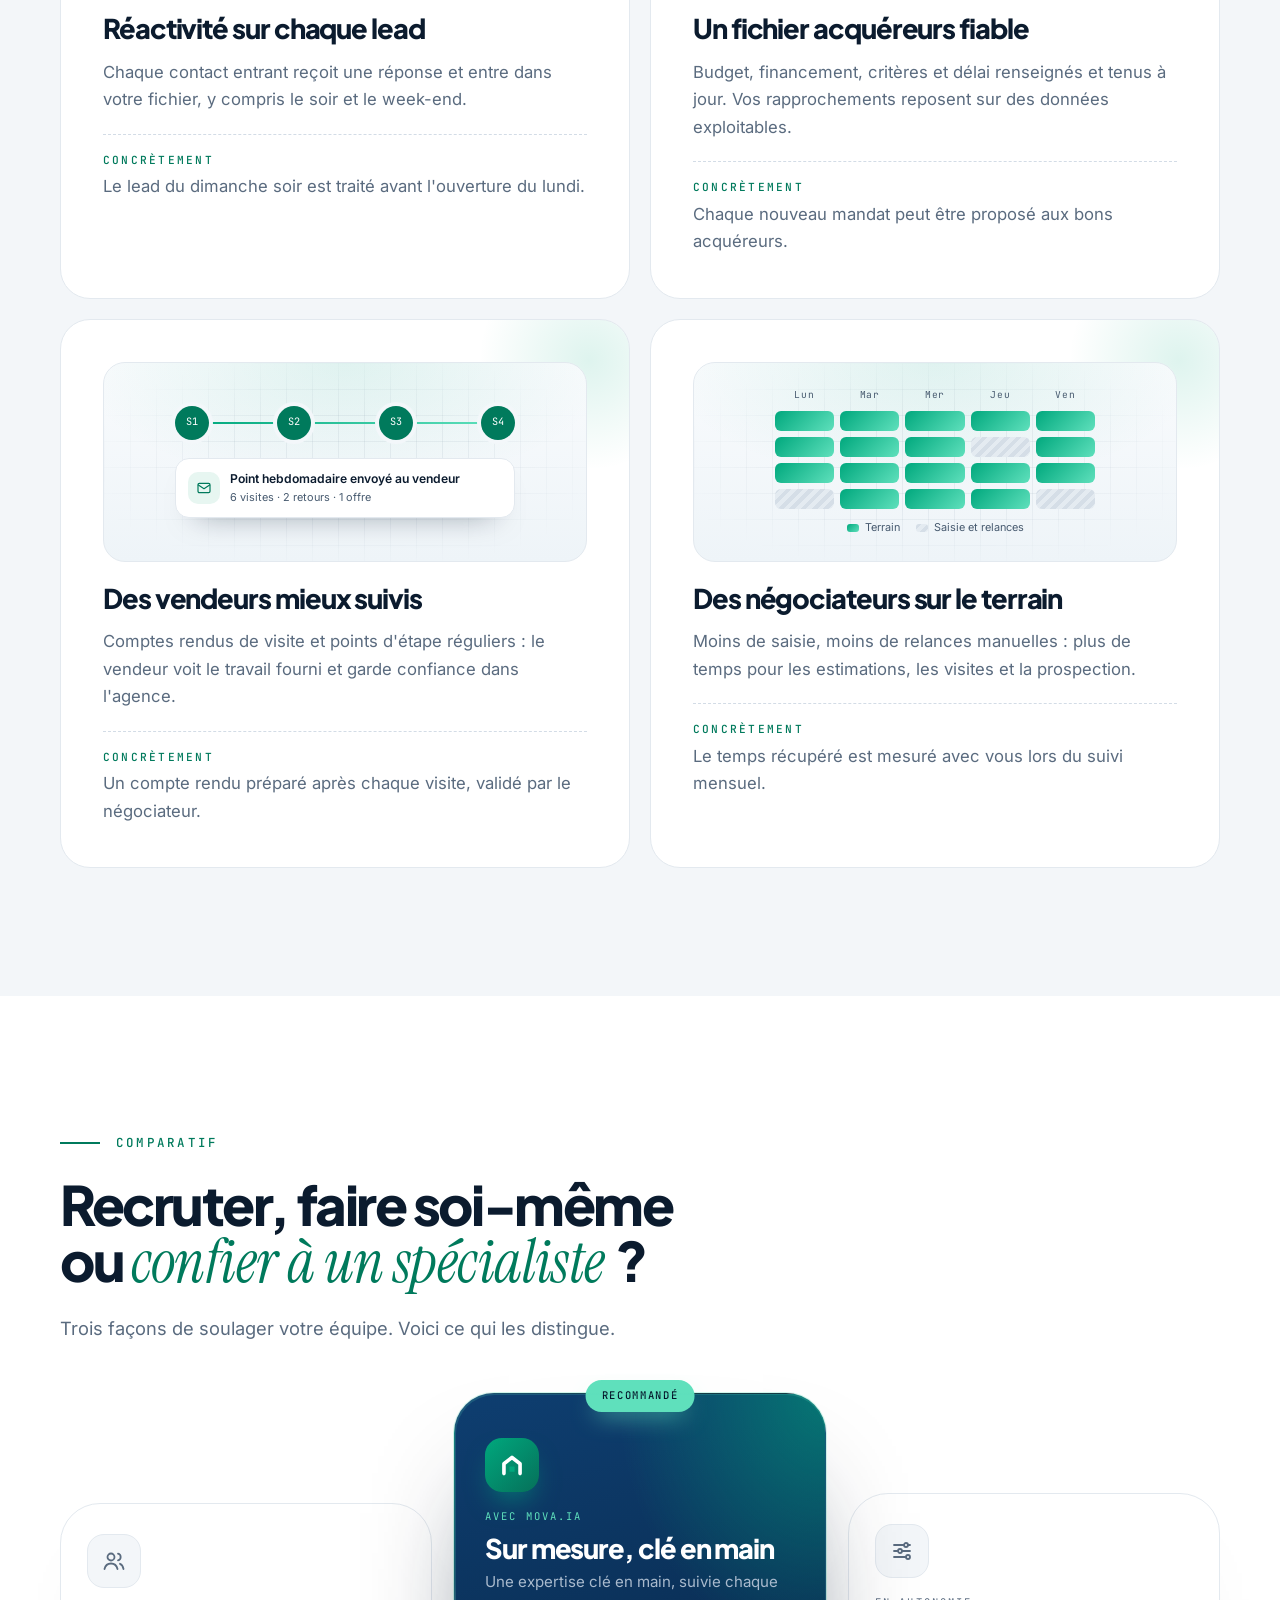
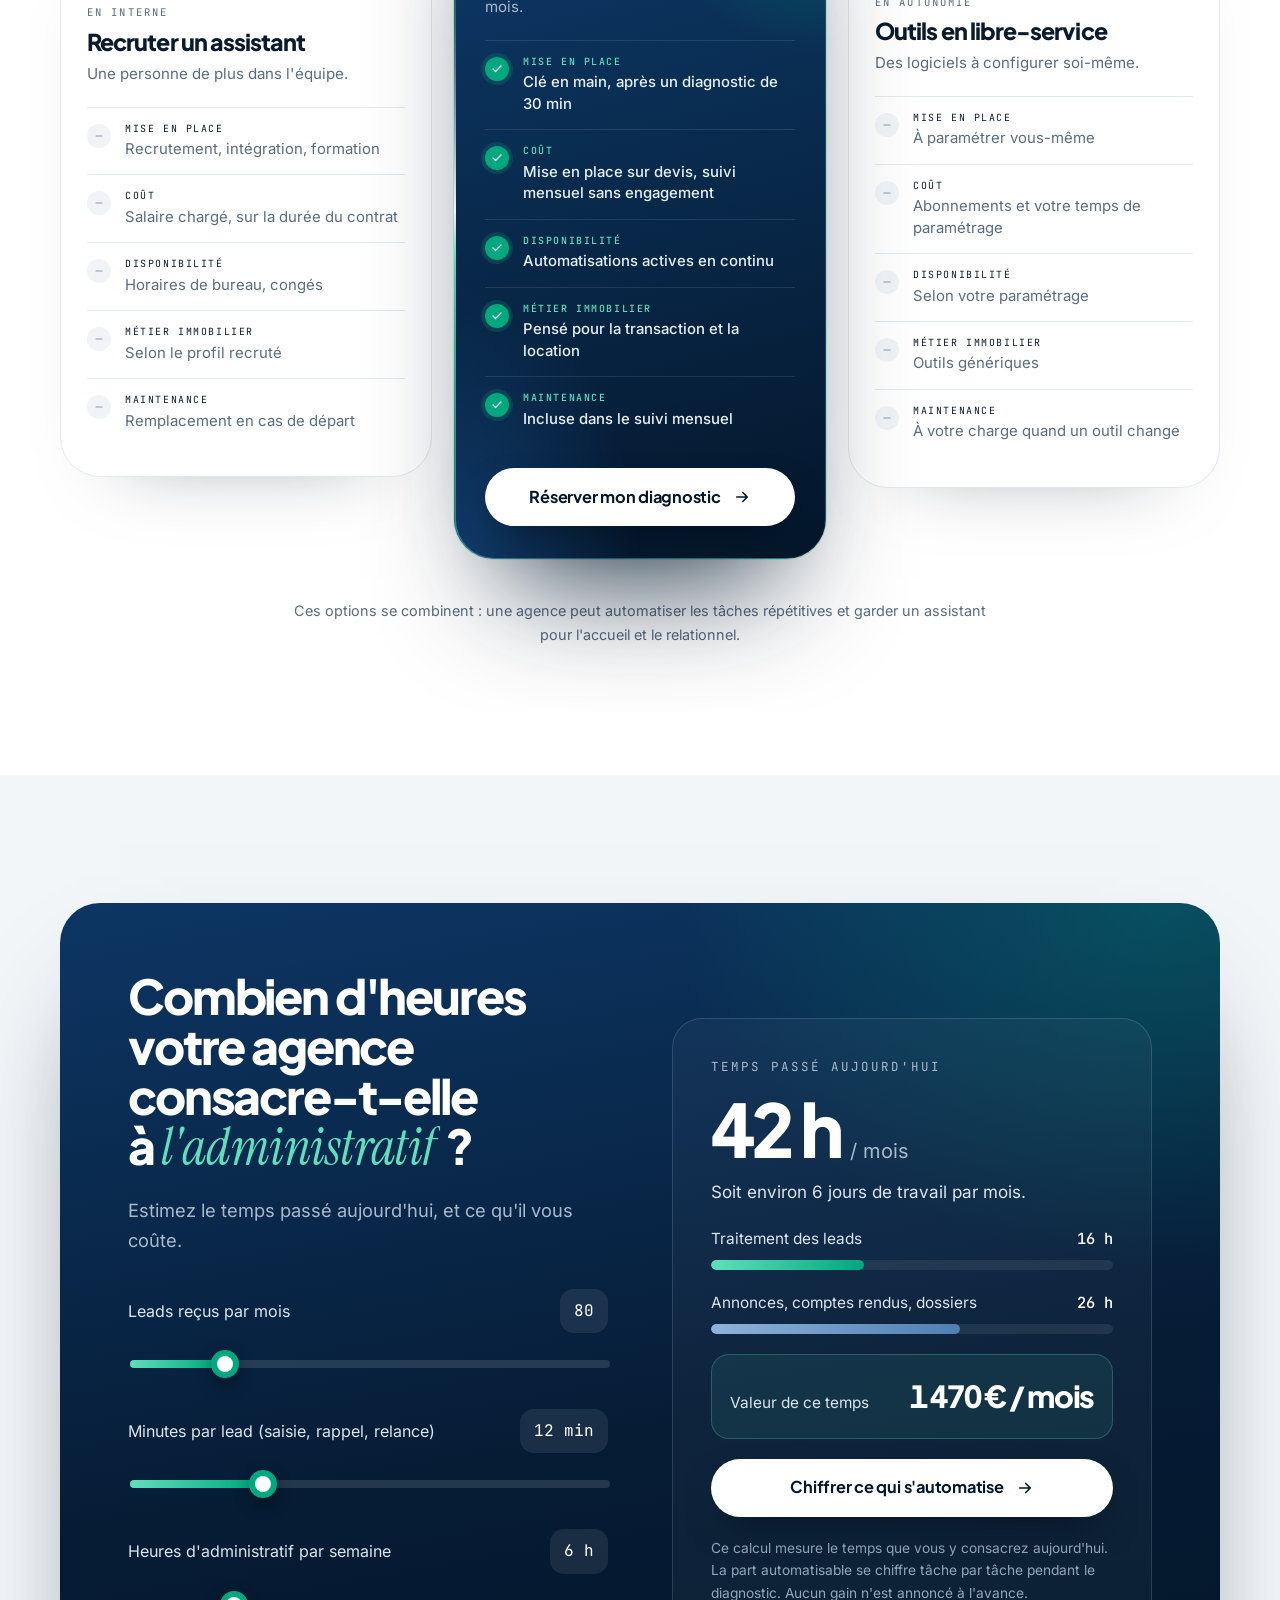
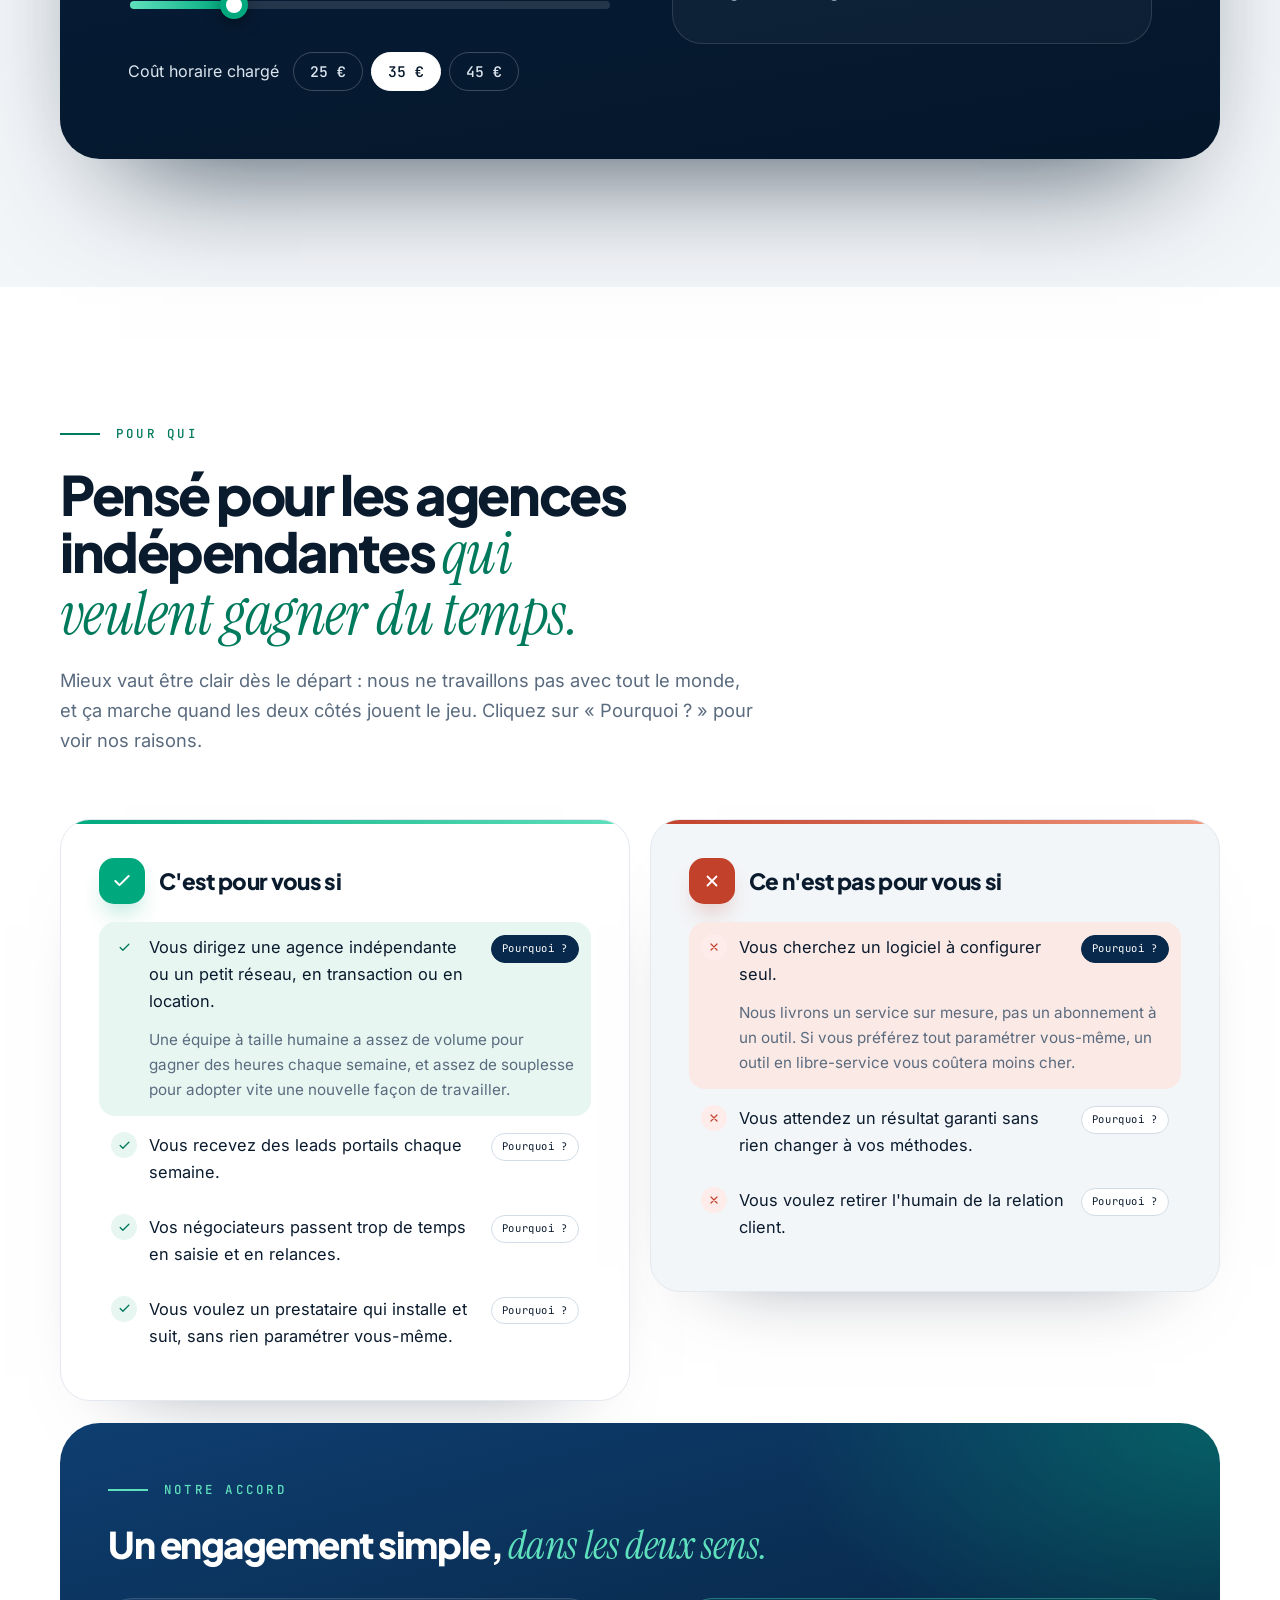
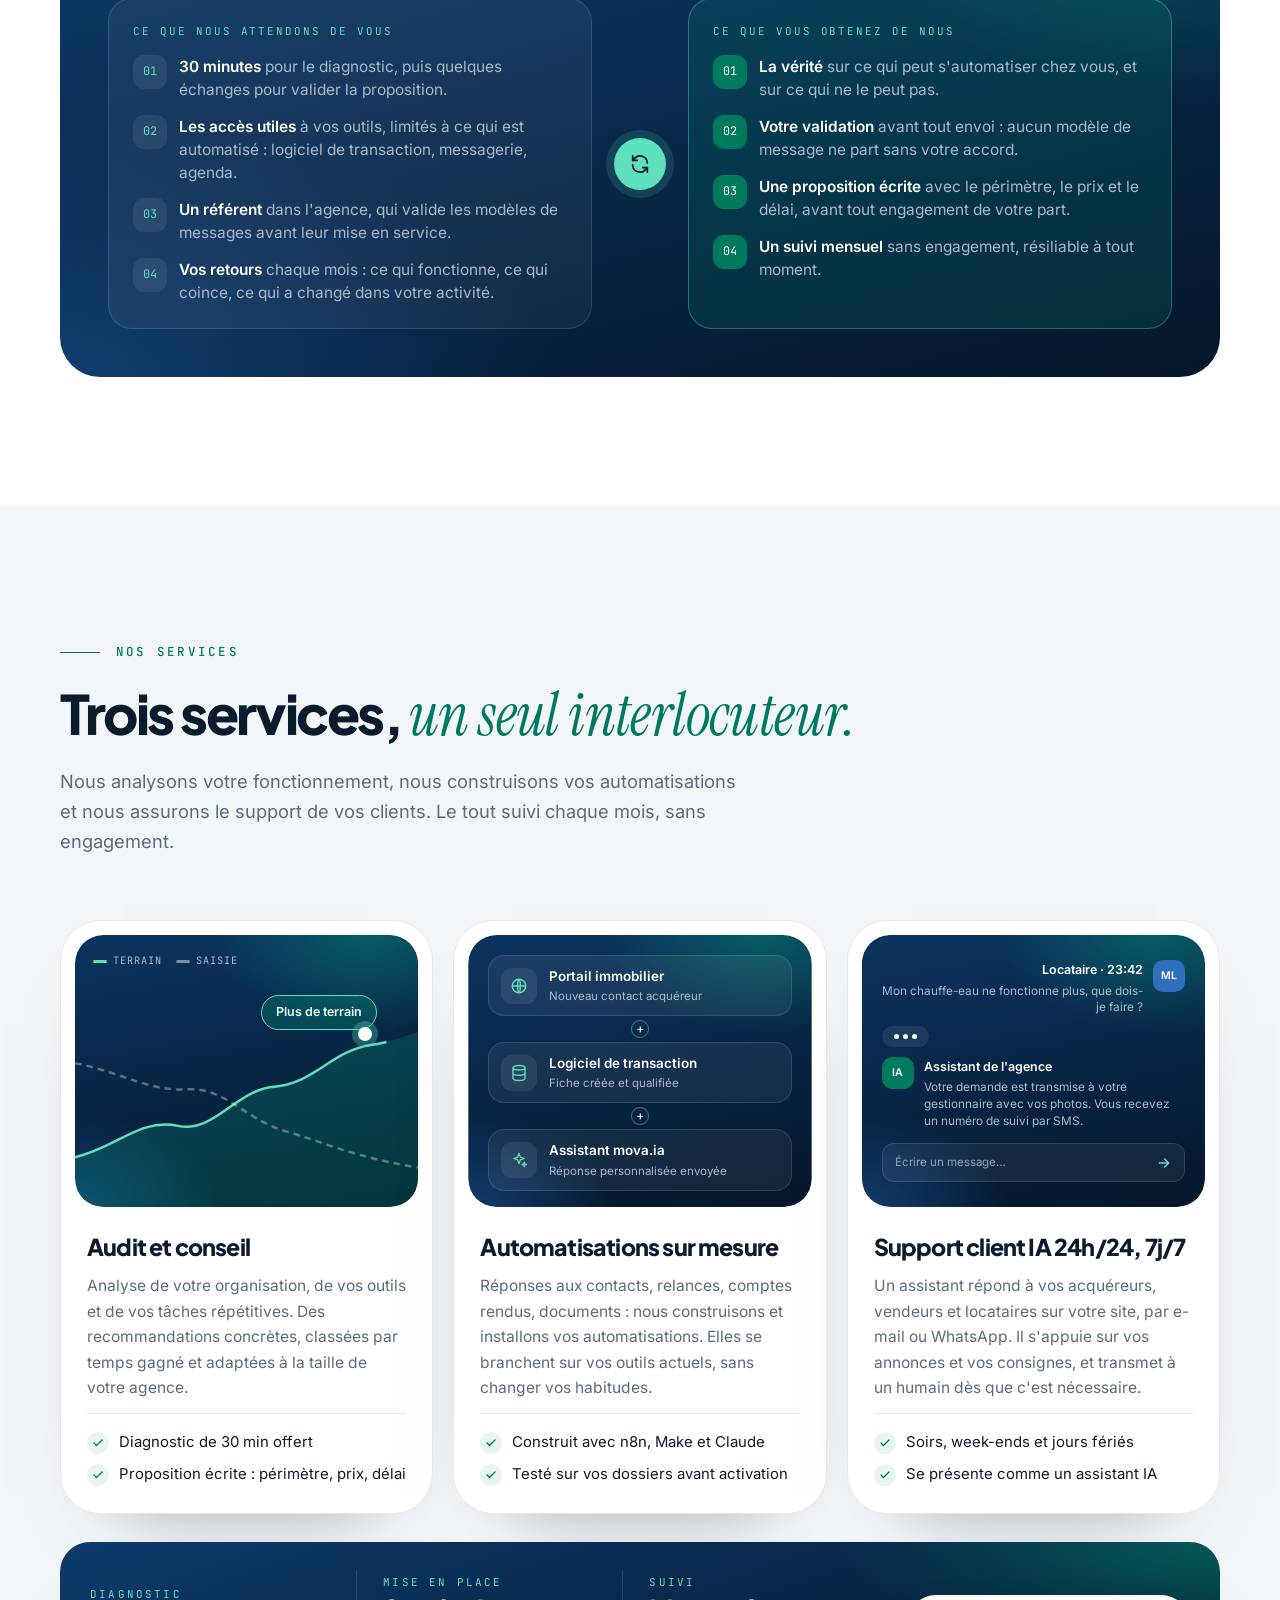
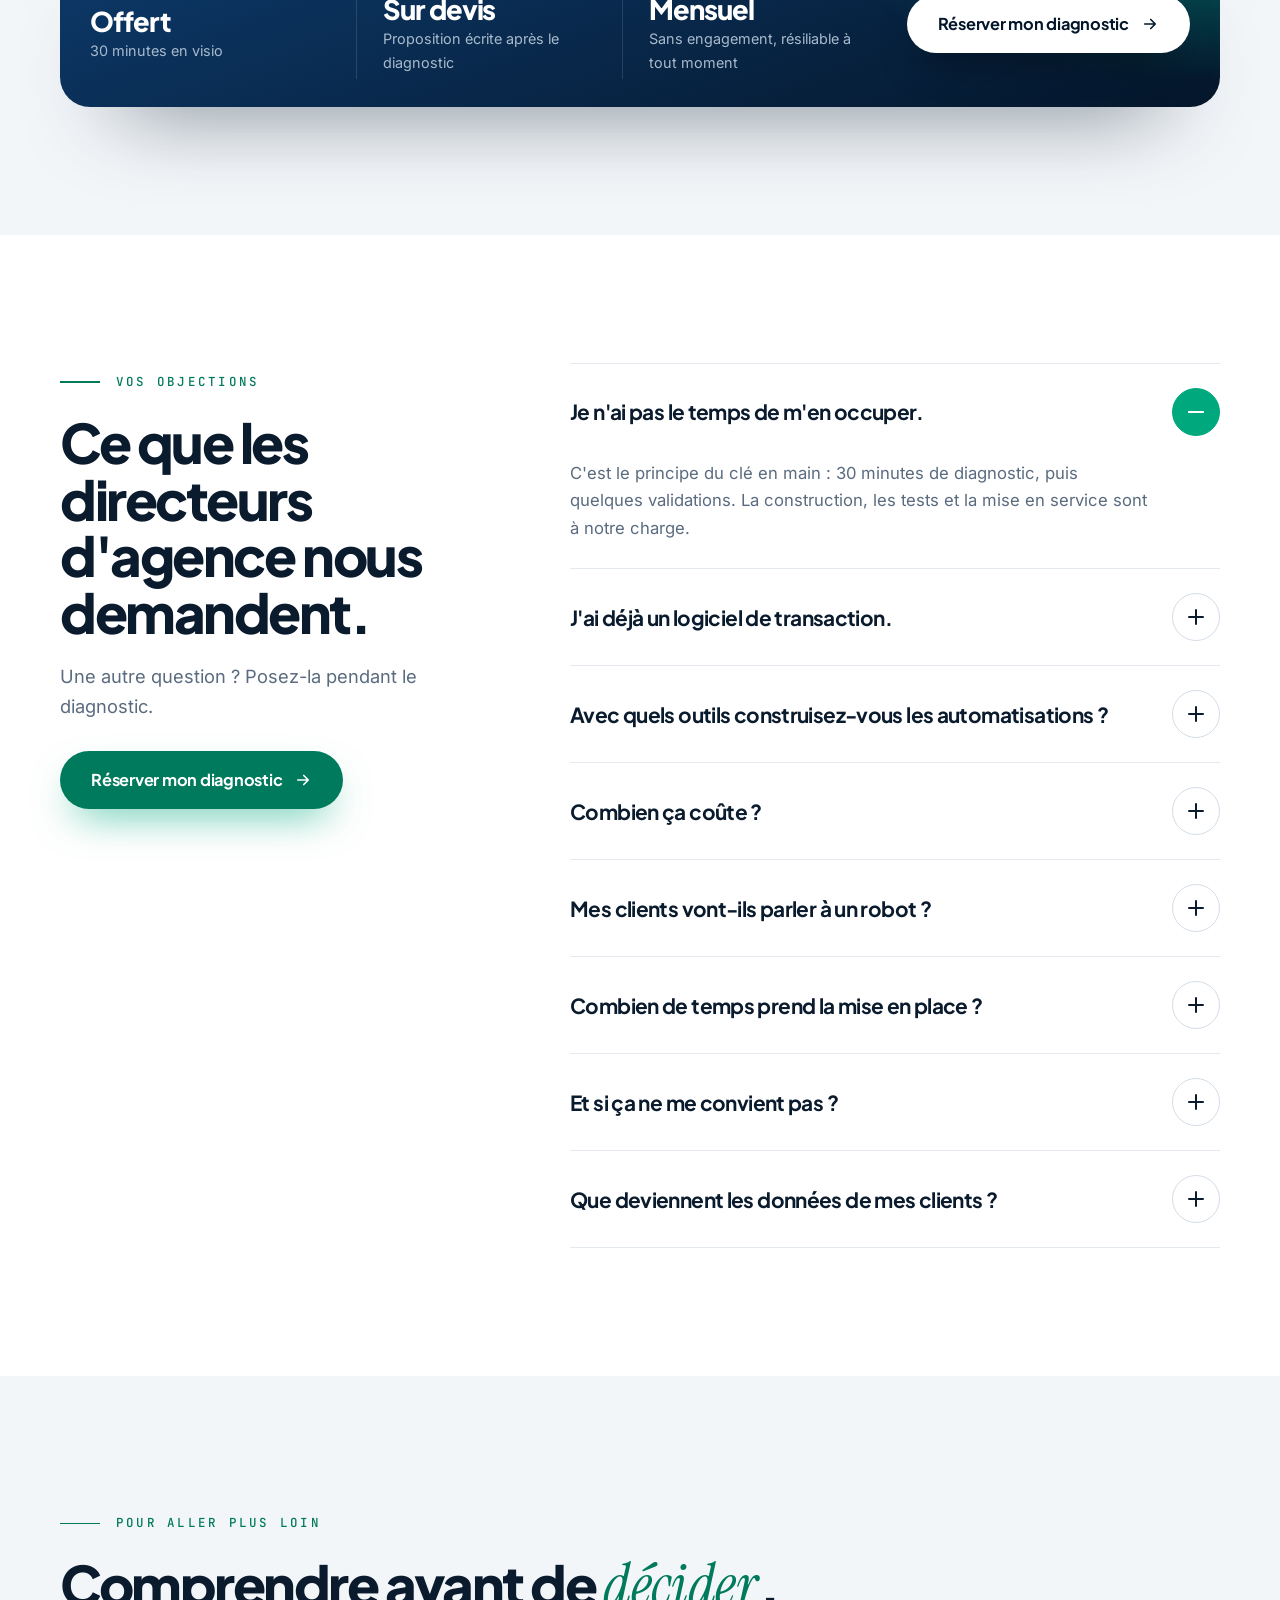
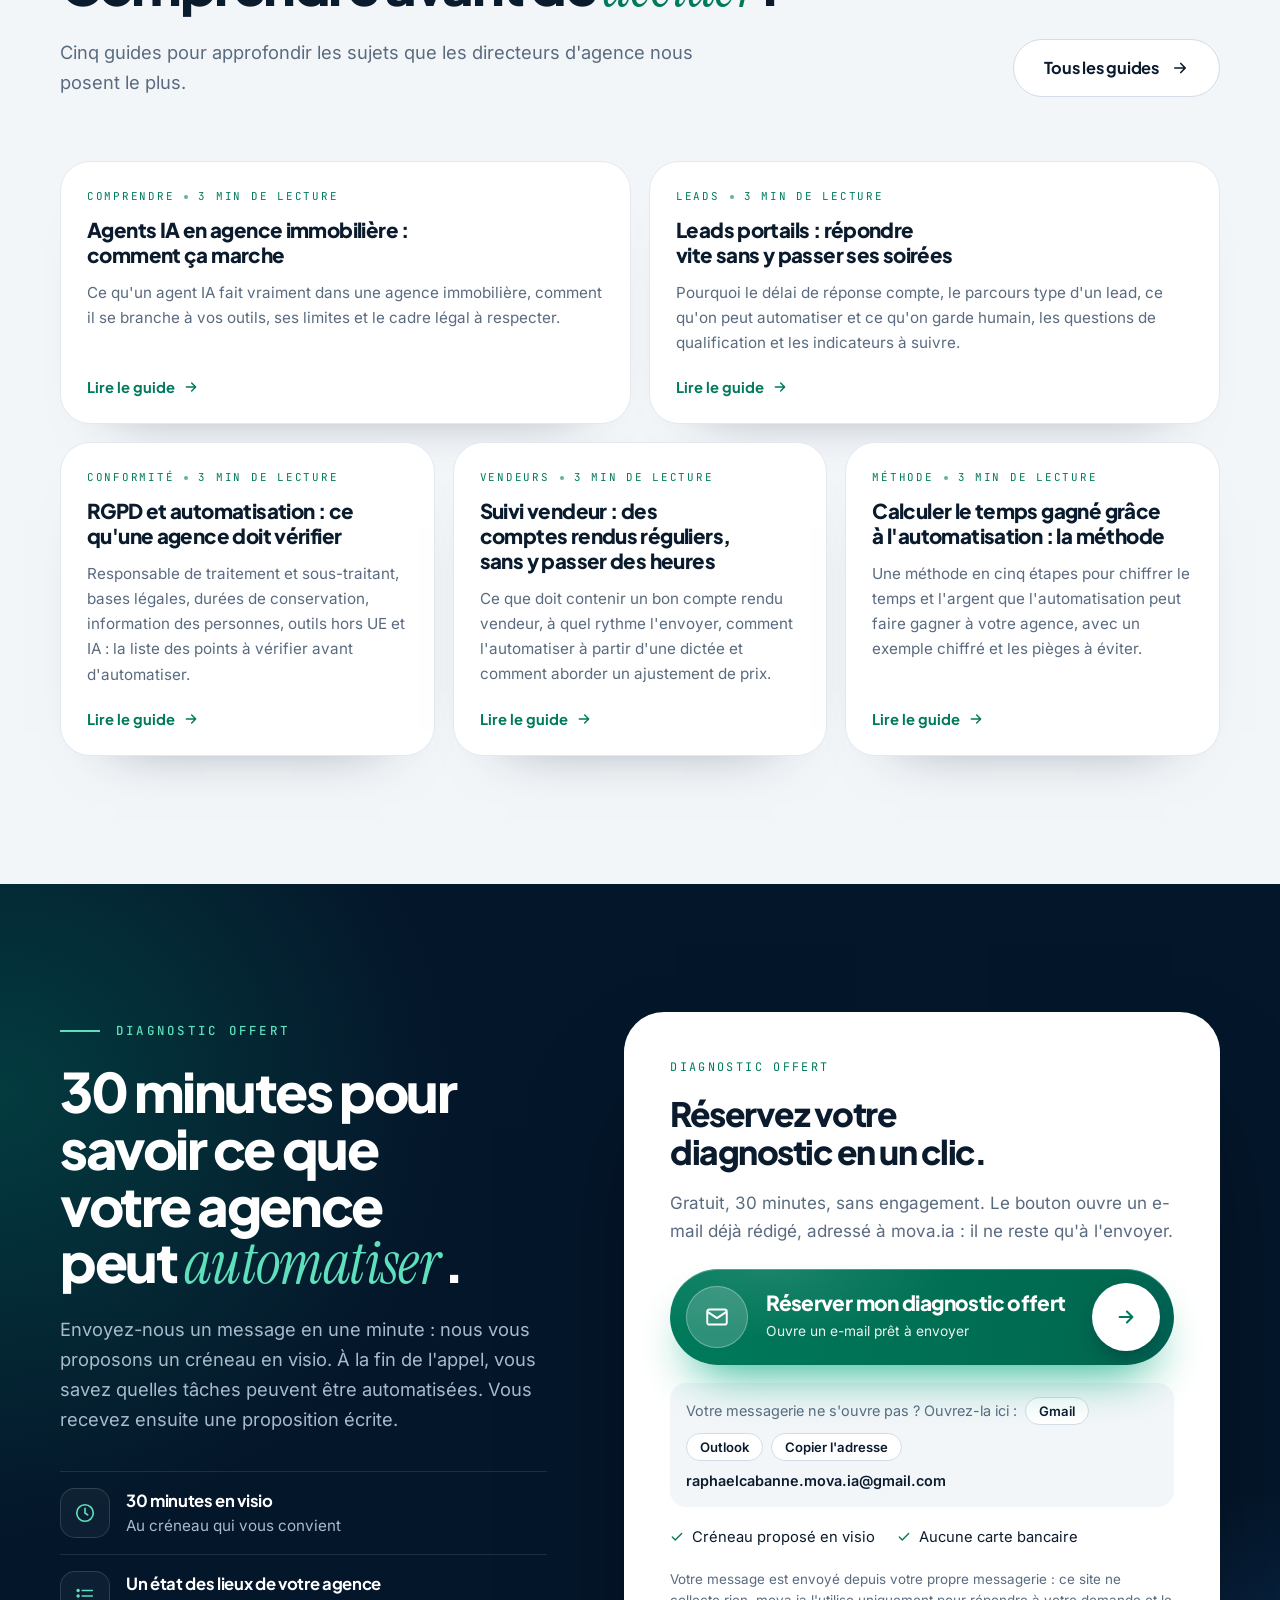
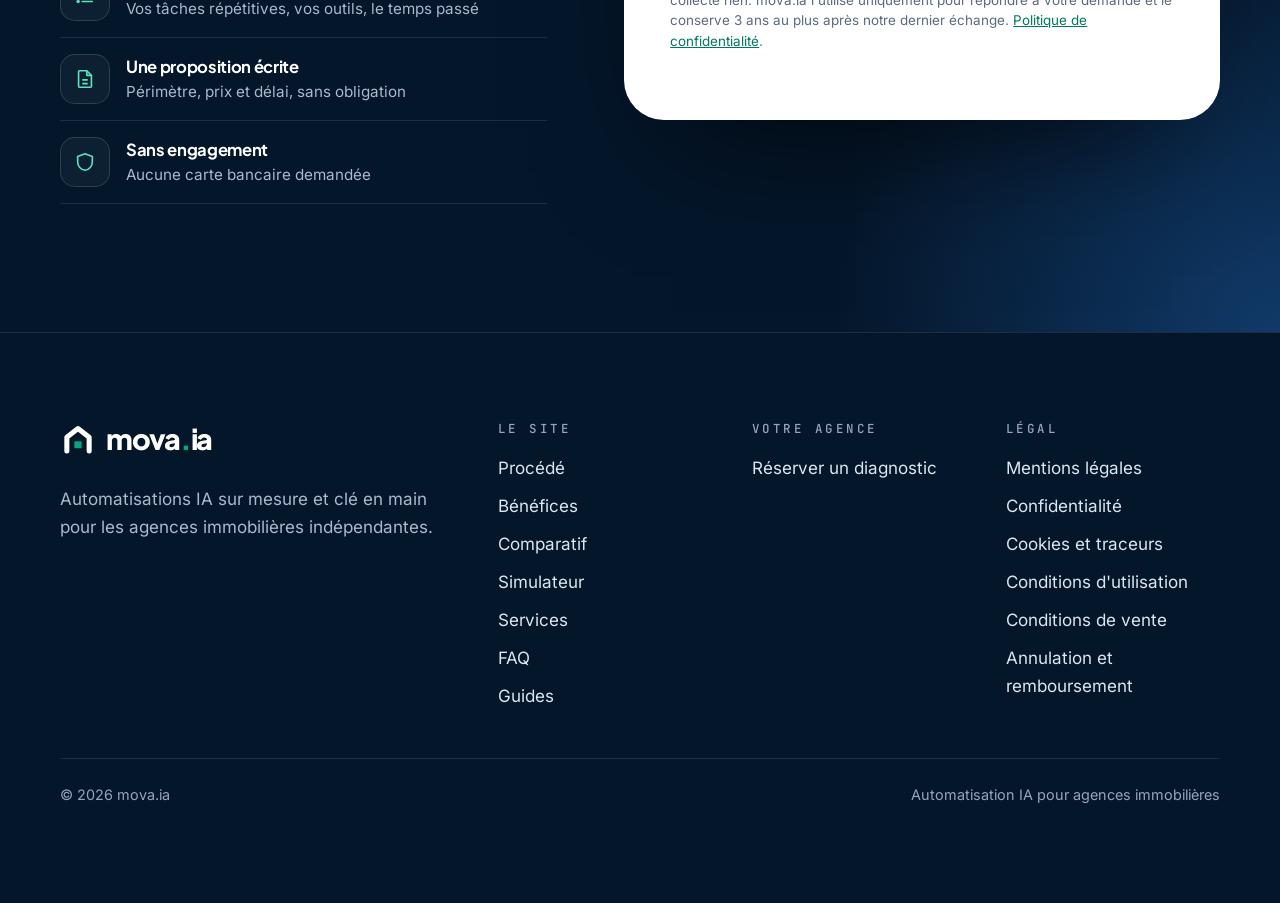
==== commit ee57923f: "Ajoute cinq guides pratiques et leur page de regroupement - guides/ : agents IA en agence, leads por" ====
--- a/site/index.html
+++ b/site/index.html
@@ -67,6 +67,7 @@
       <a href="#temps">Simulateur</a>
       <a href="#services">Services</a>
       <a href="#faq">FAQ</a>
+      <a href="guides/index.html">Guides</a>
       <a class="btn btn-block" href="#appel">Diagnostic offert <svg width="16" height="16"><use href="#i-arrow"/></svg></a>
     </nav>
   </div>
@@ -410,6 +411,52 @@
   </div>
 </section>
 
+<!-- ================= GUIDES ================= -->
+<section class="sec sec--soft" id="guides">
+  <div class="wrap">
+    <div class="head head--row rv">
+      <div>
+        <p class="eyebrow">Pour aller plus loin</p>
+        <h2>Comprendre avant de <span class="it">décider</span>.</h2>
+        <p class="lede">Cinq guides pour approfondir les sujets que les directeurs d'agence nous posent le plus.</p>
+      </div>
+      <a class="btn btn-ghost" href="guides/index.html">Tous les guides <svg width="18" height="18" aria-hidden="true"><use href="#i-arrow"/></svg></a>
+    </div>
+    <div class="g-grid g-grid--home" data-stagger>
+      <a class="g-card rv" href="guides/agents-ia-agence-immobiliere.html">
+        <span class="g-tag">Comprendre<i></i>3 min de lecture</span>
+        <h3>Agents IA en agence immobilière : comment ça marche</h3>
+        <p>Ce qu'un agent IA fait vraiment dans une agence immobilière, comment il se branche à vos outils, ses limites et le cadre légal à respecter.</p>
+        <span class="g-go">Lire le guide <svg width="16" height="16" aria-hidden="true"><use href="#i-arrow"/></svg></span>
+      </a>
+      <a class="g-card rv" href="guides/leads-portails-reponse-rapide.html">
+        <span class="g-tag">Leads<i></i>3 min de lecture</span>
+        <h3>Leads portails : répondre vite sans y passer ses soirées</h3>
+        <p>Pourquoi le délai de réponse compte, le parcours type d'un lead, ce qu'on peut automatiser et ce qu'on garde humain, les questions de qualification et les indicateurs à suivre.</p>
+        <span class="g-go">Lire le guide <svg width="16" height="16" aria-hidden="true"><use href="#i-arrow"/></svg></span>
+      </a>
+      <a class="g-card rv" href="guides/rgpd-automatisation-agence-immobiliere.html">
+        <span class="g-tag">Conformité<i></i>3 min de lecture</span>
+        <h3>RGPD et automatisation : ce qu'une agence doit vérifier</h3>
+        <p>Responsable de traitement et sous-traitant, bases légales, durées de conservation, information des personnes, outils hors UE et IA : la liste des points à vérifier avant d'automatiser.</p>
+        <span class="g-go">Lire le guide <svg width="16" height="16" aria-hidden="true"><use href="#i-arrow"/></svg></span>
+      </a>
+      <a class="g-card rv" href="guides/compte-rendu-vendeur-suivi-mandat.html">
+        <span class="g-tag">Vendeurs<i></i>3 min de lecture</span>
+        <h3>Suivi vendeur : des comptes rendus réguliers, sans y passer des heures</h3>
+        <p>Ce que doit contenir un bon compte rendu vendeur, à quel rythme l'envoyer, comment l'automatiser à partir d'une dictée et comment aborder un ajustement de prix.</p>
+        <span class="g-go">Lire le guide <svg width="16" height="16" aria-hidden="true"><use href="#i-arrow"/></svg></span>
+      </a>
+      <a class="g-card rv" href="guides/calculer-temps-gagne-automatisation.html">
+        <span class="g-tag">Méthode<i></i>3 min de lecture</span>
+        <h3>Calculer le temps gagné grâce à l'automatisation : la méthode</h3>
+        <p>Une méthode en cinq étapes pour chiffrer le temps et l'argent que l'automatisation peut faire gagner à votre agence, avec un exemple chiffré et les pièges à éviter.</p>
+        <span class="g-go">Lire le guide <svg width="16" height="16" aria-hidden="true"><use href="#i-arrow"/></svg></span>
+      </a>
+    </div>
+  </div>
+</section>
+
 <!-- ================= PRISE DE RENDEZ-VOUS ================= -->
 <section class="sec dark contact" id="appel">
   <div class="wrap contact-grid">
@@ -452,7 +499,7 @@
       </div>
       <div>
         <h4>Le site</h4>
-        <ul><li><a href="#procede">Procédé</a></li><li><a href="#benefices">Bénéfices</a></li><li><a href="#comparatif">Comparatif</a></li><li><a href="#temps">Simulateur</a></li><li><a href="#services">Services</a></li><li><a href="#faq">FAQ</a></li></ul>
+        <ul><li><a href="#procede">Procédé</a></li><li><a href="#benefices">Bénéfices</a></li><li><a href="#comparatif">Comparatif</a></li><li><a href="#temps">Simulateur</a></li><li><a href="#services">Services</a></li><li><a href="#faq">FAQ</a></li><li><a href="guides/index.html">Guides</a></li></ul>
       </div>
       <div>
         <h4>Votre agence</h4>
--- a/site/styles.css
+++ b/site/styles.css
@@ -979,3 +979,101 @@
 .link-btn:hover { color: var(--mint); }
 
 .foot { padding-bottom: 96px; }
+
+/* =========================================================
+   Guides : section d'accueil, page des guides, articles
+   ========================================================= */
+.head--row { display: flex; flex-wrap: wrap; align-items: flex-end; justify-content: space-between; gap: 24px; max-width: none; }
+.head--row > div { max-width: 760px; }
+.g-grid { display: grid; grid-template-columns: repeat(3, minmax(0, 1fr)); gap: 18px; }
+.g-grid--home { grid-template-columns: repeat(6, minmax(0, 1fr)); }
+.g-grid--home > :nth-child(-n+2) { grid-column: span 3; }
+.g-grid--home > :nth-child(n+3) { grid-column: span 2; }
+.g-card { position: relative; overflow: hidden; display: flex; flex-direction: column; gap: 12px; padding: 26px 26px 24px; border-radius: var(--r-lg); background: #fff; border: 1px solid var(--line); color: var(--text); text-decoration: none; box-shadow: 0 30px 60px -54px rgba(4, 22, 42, .6); transition: transform .35s var(--ease), box-shadow .35s var(--ease), border-color .35s; }
+.g-card::before { content: ""; position: absolute; left: 0; right: 0; top: 0; height: 3px; background: linear-gradient(90deg, var(--green-ink), var(--mint)); transform: scaleX(0); transform-origin: left; transition: transform .5s var(--ease); }
+.g-card:hover { transform: translateY(-5px); border-color: #bfe2d6; box-shadow: 0 40px 70px -46px rgba(4, 22, 42, .5); }
+.g-card:hover::before, .g-card:focus-visible::before { transform: scaleX(1); }
+.g-card h3 { font-size: 1.28rem; letter-spacing: -0.03em; line-height: 1.22; }
+.g-card p { color: var(--muted); font-size: .95rem; }
+.g-tag { display: inline-flex; align-items: center; gap: 10px; font-family: var(--f-mono); font-size: .68rem; letter-spacing: .16em; text-transform: uppercase; color: var(--green-ink); }
+.g-tag i { width: 4px; height: 4px; border-radius: 50%; background: currentColor; opacity: .6; }
+.g-tag--dark { color: var(--mint); margin-bottom: 18px; }
+.g-go { margin-top: auto; padding-top: 8px; display: inline-flex; align-items: center; gap: 8px; font-family: var(--f-display); font-weight: 700; font-size: .92rem; color: var(--green-ink); }
+.g-go svg { transition: transform .3s var(--ease); }
+.g-card:hover .g-go svg { transform: translateX(4px); }
+
+/* Pages des guides */
+.g-hdr { position: sticky; top: 0; z-index: 50; background: rgba(255, 255, 255, .92); -webkit-backdrop-filter: blur(12px); backdrop-filter: blur(12px); border-bottom: 1px solid var(--line); }
+.g-hdr-in { display: flex; align-items: center; justify-content: space-between; gap: 16px; min-height: 70px; }
+.g-nav { display: flex; align-items: center; gap: 18px; }
+.g-nav > a:not(.btn) { color: var(--text); text-decoration: none; font-weight: 600; }
+.g-nav > a:not(.btn):hover { color: var(--green-ink); }
+.g-nav .btn-sm { min-height: 44px; padding: 0 18px; font-size: .9rem; }
+.g-hero { position: relative; overflow: hidden; padding-block: clamp(56px, 8vw, 96px) clamp(48px, 7vw, 80px); background: radial-gradient(55% 70% at 15% 0%, rgba(0, 168, 125, .28), transparent 70%), radial-gradient(50% 60% at 95% 100%, rgba(18, 62, 112, .9), transparent 72%), linear-gradient(180deg, #071f3b, var(--ink)); color: #fff; }
+.g-hero h1 { max-width: 900px; font-size: clamp(2rem, 4.6vw, 3.4rem); line-height: 1.08; letter-spacing: -0.045em; color: #fff; }
+.g-lede { max-width: 760px; margin-top: 20px; font-size: 1.12rem; color: #c3d1df; }
+.g-meta { margin-top: 22px; font-family: var(--f-mono); font-size: .74rem; letter-spacing: .06em; color: var(--on-dark-2); }
+.g-crumb ol { display: flex; flex-wrap: wrap; gap: 6px; margin-bottom: 26px; font-size: .86rem; color: var(--on-dark-2); }
+.g-crumb li + li::before { content: "/"; margin-right: 6px; opacity: .6; }
+.g-crumb a { color: #dce6f0; }
+.g-crumb a:hover { color: var(--mint); }
+.g-layout { display: grid; grid-template-columns: 250px minmax(0, 720px); gap: clamp(32px, 5vw, 72px); justify-content: center; padding-block: clamp(44px, 6vw, 72px); }
+.g-toc { position: sticky; top: 96px; align-self: start; padding: 20px 22px; border-radius: 20px; background: var(--bg-2); border: 1px solid var(--line); }
+.g-toc-h { margin-bottom: 10px; font-family: var(--f-mono); font-size: .7rem; letter-spacing: .18em; text-transform: uppercase; color: var(--muted); }
+.g-toc ol { display: grid; gap: 8px; counter-reset: t; }
+.g-toc li { counter-increment: t; display: grid; grid-template-columns: 22px minmax(0, 1fr); font-size: .9rem; line-height: 1.4; }
+.g-toc li::before { content: counter(t, decimal-leading-zero); font-family: var(--f-mono); font-size: .7rem; padding-top: 2px; color: var(--green-ink); }
+.g-toc a { color: var(--text); text-decoration: none; }
+.g-toc a:hover { color: var(--green-ink); text-decoration: underline; }
+.g-body { min-width: 0; font-size: 1.06rem; line-height: 1.72; color: #1d2b3d; }
+.g-body h2 { margin: 46px 0 14px; font-size: clamp(1.45rem, 2.6vw, 1.85rem); letter-spacing: -0.035em; line-height: 1.2; color: var(--text); scroll-margin-top: 100px; }
+.g-body p { margin-bottom: 16px; }
+.g-body ul, .g-body ol { display: grid; gap: 10px; margin: 0 0 20px; padding-left: 22px; }
+.g-body ul { list-style: disc; }
+.g-body ol { list-style: decimal; }
+.g-body li::marker { color: var(--green-ink); }
+.g-body a { color: var(--green-ink); text-underline-offset: 3px; }
+.g-body table { width: 100%; margin: 6px 0 24px; border-collapse: separate; border-spacing: 0; font-size: .95rem; border: 1px solid var(--line); border-radius: 16px; overflow: hidden; }
+.g-body th, .g-body td { padding: 12px 14px; text-align: left; vertical-align: top; border-bottom: 1px solid var(--line); }
+.g-body thead th { background: var(--navy); color: #fff; font-family: var(--f-display); font-size: .9rem; }
+.g-body tbody tr:last-child > * { border-bottom: 0; }
+.g-body tbody tr:nth-child(even) { background: var(--bg-2); }
+.g-key { margin-bottom: 30px; padding: 22px 24px; border-radius: 22px; background: var(--green-tint); border: 1px solid #c4e9dc; }
+.g-key-h { margin-bottom: 10px !important; font-family: var(--f-mono); font-size: .72rem; letter-spacing: .18em; text-transform: uppercase; color: var(--green-ink); }
+.g-key ul { list-style: none; padding: 0; margin: 0; gap: 8px; }
+.g-key li { display: grid; grid-template-columns: 22px minmax(0, 1fr); gap: 8px; font-size: .98rem; line-height: 1.55; }
+.g-key svg { margin-top: 5px; color: var(--green-ink); }
+.art-warn { padding: 14px 18px; border-radius: 14px; background: #fff7e8; border: 1px solid #f1d9a6; color: #6a4a0c; font-size: .95rem; }
+.art-formula { padding: 16px 20px; border-radius: 14px; background: var(--navy); color: #fff; font-family: var(--f-mono); font-size: .92rem; }
+.g-cta { position: relative; overflow: hidden; margin-top: 48px; padding: clamp(26px, 4vw, 40px); border-radius: var(--r-xl); color: #fff; background: radial-gradient(70% 90% at 100% 0%, rgba(0, 168, 125, .45), transparent 62%), linear-gradient(165deg, #0e3e70, var(--ink)); }
+.g-cta p { color: var(--on-dark-2); }
+.g-cta .g-cta-k { margin-bottom: 8px; font-family: var(--f-mono); font-size: .72rem; letter-spacing: .18em; text-transform: uppercase; color: var(--mint); }
+.g-cta .g-cta-t { margin-bottom: 10px; font-family: var(--f-display); font-weight: 800; font-size: clamp(1.4rem, 2.6vw, 1.9rem); letter-spacing: -0.04em; line-height: 1.15; color: #fff; }
+.g-cta .btn { margin-top: 8px; }
+.g-rel { padding-block: clamp(48px, 7vw, 88px); background: var(--bg-2); border-top: 1px solid var(--line); }
+.g-rel h2 { margin-bottom: 26px; font-size: clamp(1.5rem, 3vw, 2.1rem); letter-spacing: -0.04em; }
+.g-rel--hub { border-top: 0; }
+.g-foot .foot-grid { grid-template-columns: minmax(0, 1.2fr) repeat(3, minmax(0, .8fr)); }
+.foot-h { margin-bottom: 18px; font-family: var(--f-mono); font-weight: 500; font-size: .78rem; letter-spacing: .28em; text-transform: uppercase; color: var(--on-dark-3); }
+.g-page .rv { opacity: 1; transform: none; filter: none; }
+@media (max-width: 1080px) {
+  .g-grid, .g-grid--3 { grid-template-columns: repeat(2, minmax(0, 1fr)); }
+  .g-grid--home { grid-template-columns: repeat(2, minmax(0, 1fr)); }
+  .g-grid--home > :nth-child(n) { grid-column: auto; }
+  .g-grid--home > :last-child:nth-child(odd) { grid-column: 1 / -1; }
+  .g-layout { grid-template-columns: minmax(0, 1fr); }
+  .g-toc { position: static; }
+  .g-foot .foot-grid { grid-template-columns: repeat(2, minmax(0, 1fr)); }
+}
+@media (max-width: 640px) {
+  .g-grid, .g-grid--3, .g-grid--home { grid-template-columns: minmax(0, 1fr); }
+  .g-grid--home > :last-child:nth-child(odd) { grid-column: auto; }
+  .g-nav > a:not(.btn) { display: none; }
+  .g-body { font-size: 1rem; }
+  .g-body table { font-size: .85rem; }
+  .g-body th, .g-body td { padding: 10px 8px; }
+  .g-foot .foot-grid { grid-template-columns: minmax(0, 1fr); }
+}
+.sr-only { position: absolute; width: 1px; height: 1px; margin: -1px; padding: 0; overflow: hidden; clip-path: inset(50%); white-space: nowrap; border: 0; }
+.g-crumb ol, .g-toc ol { list-style: none; margin: 0; padding: 0; }
+.g-crumb ol { margin-bottom: 26px; }
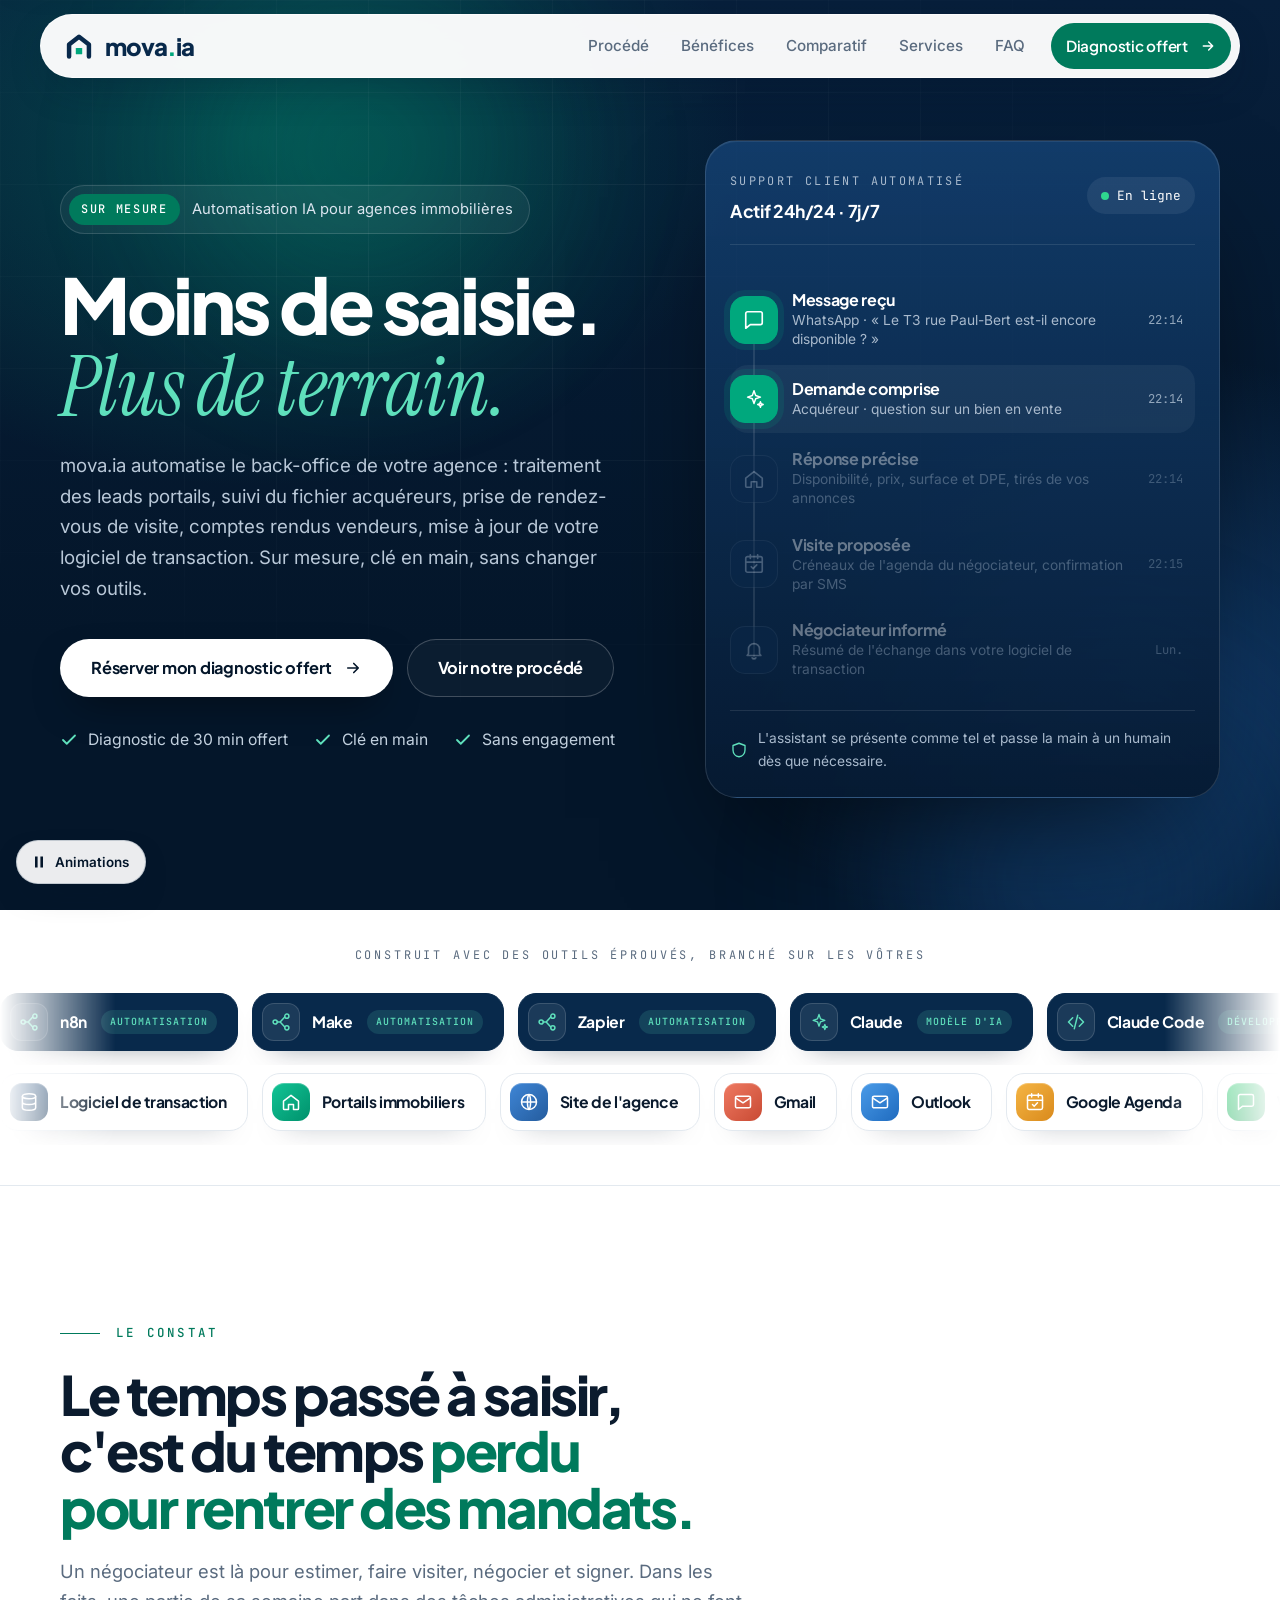
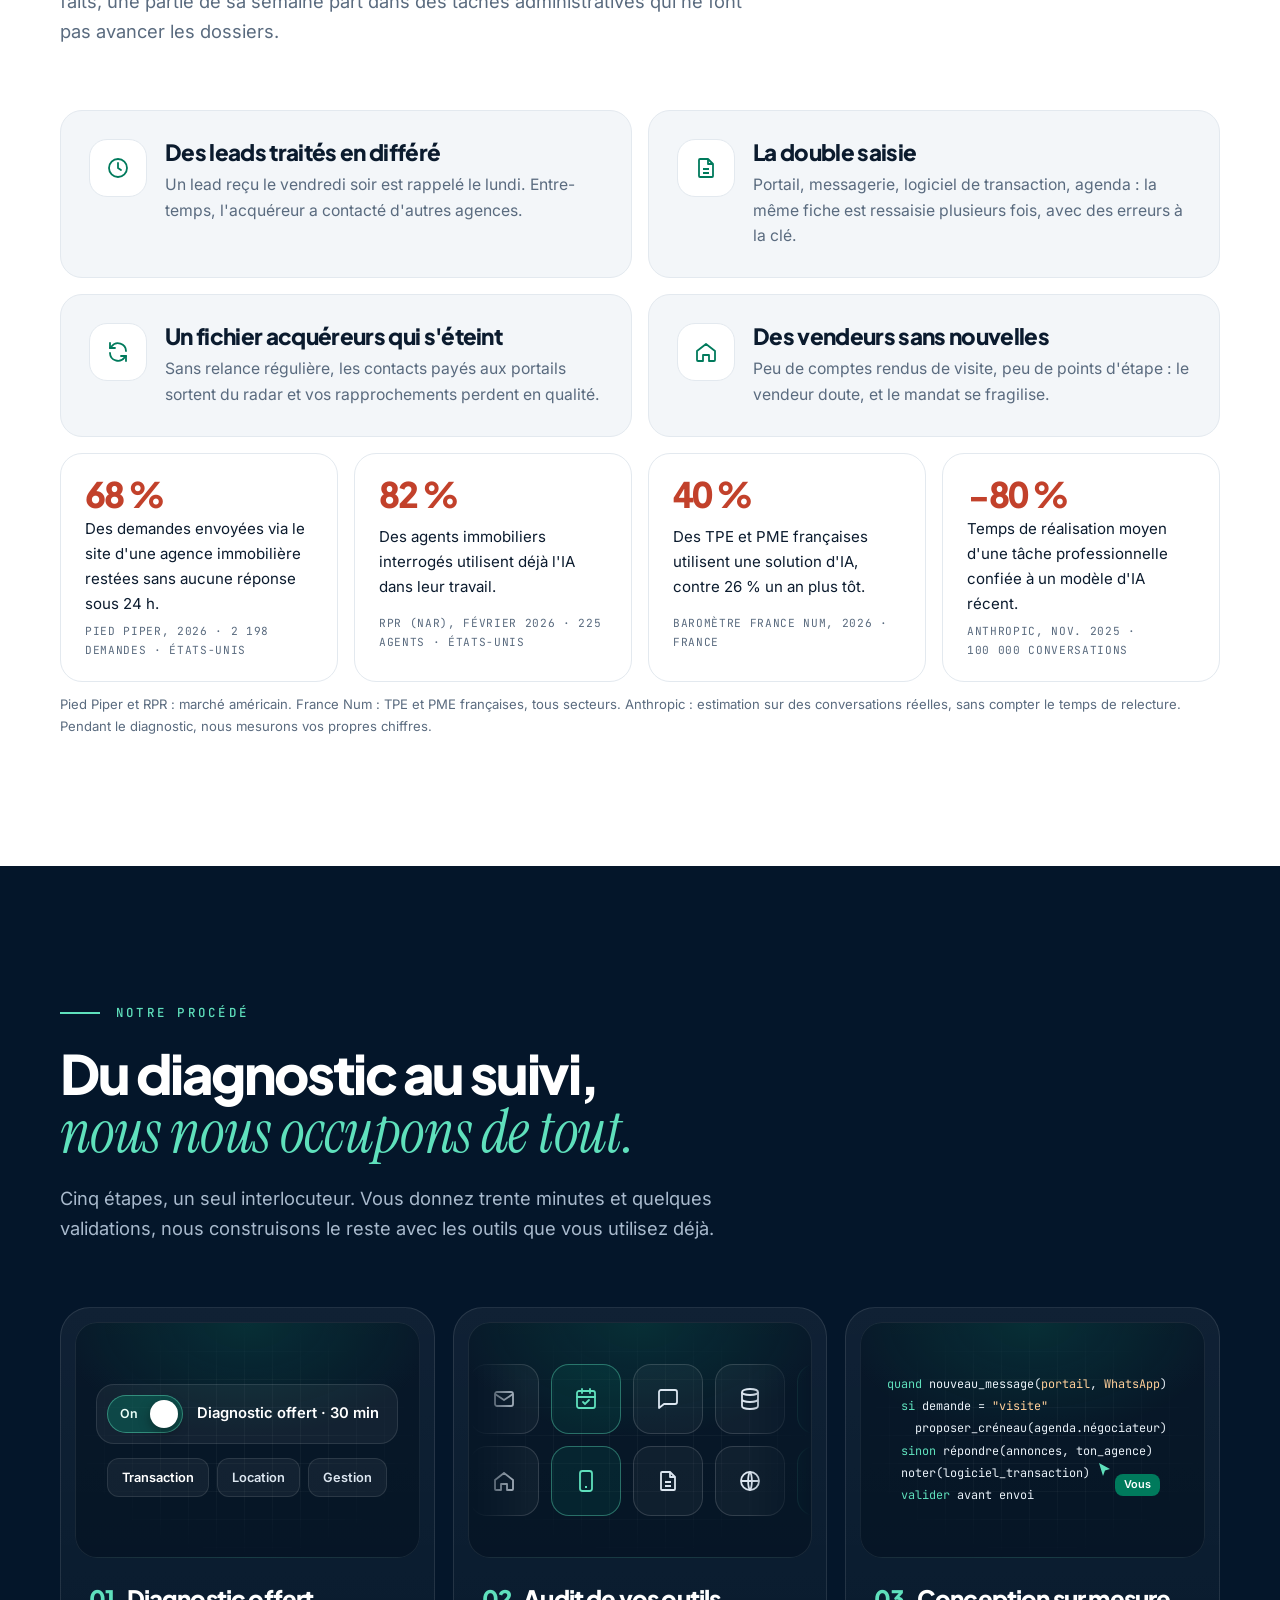
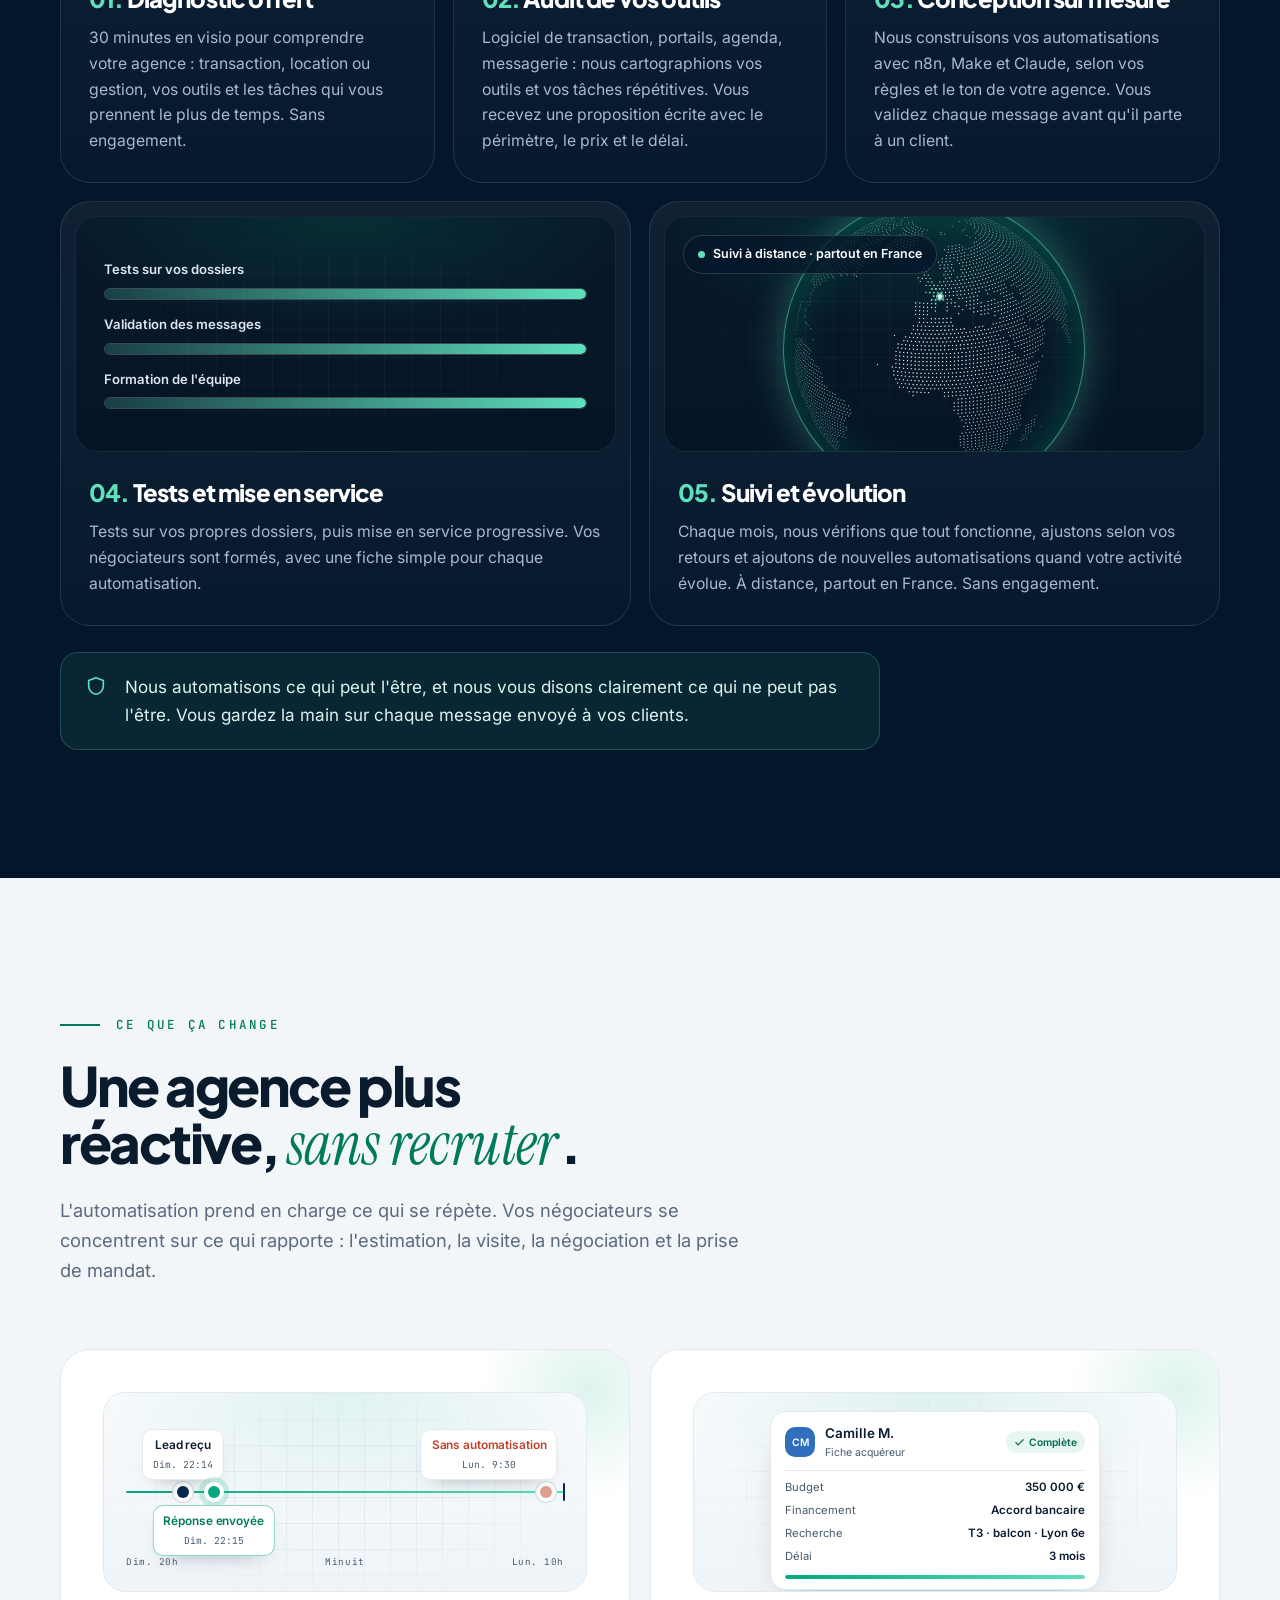
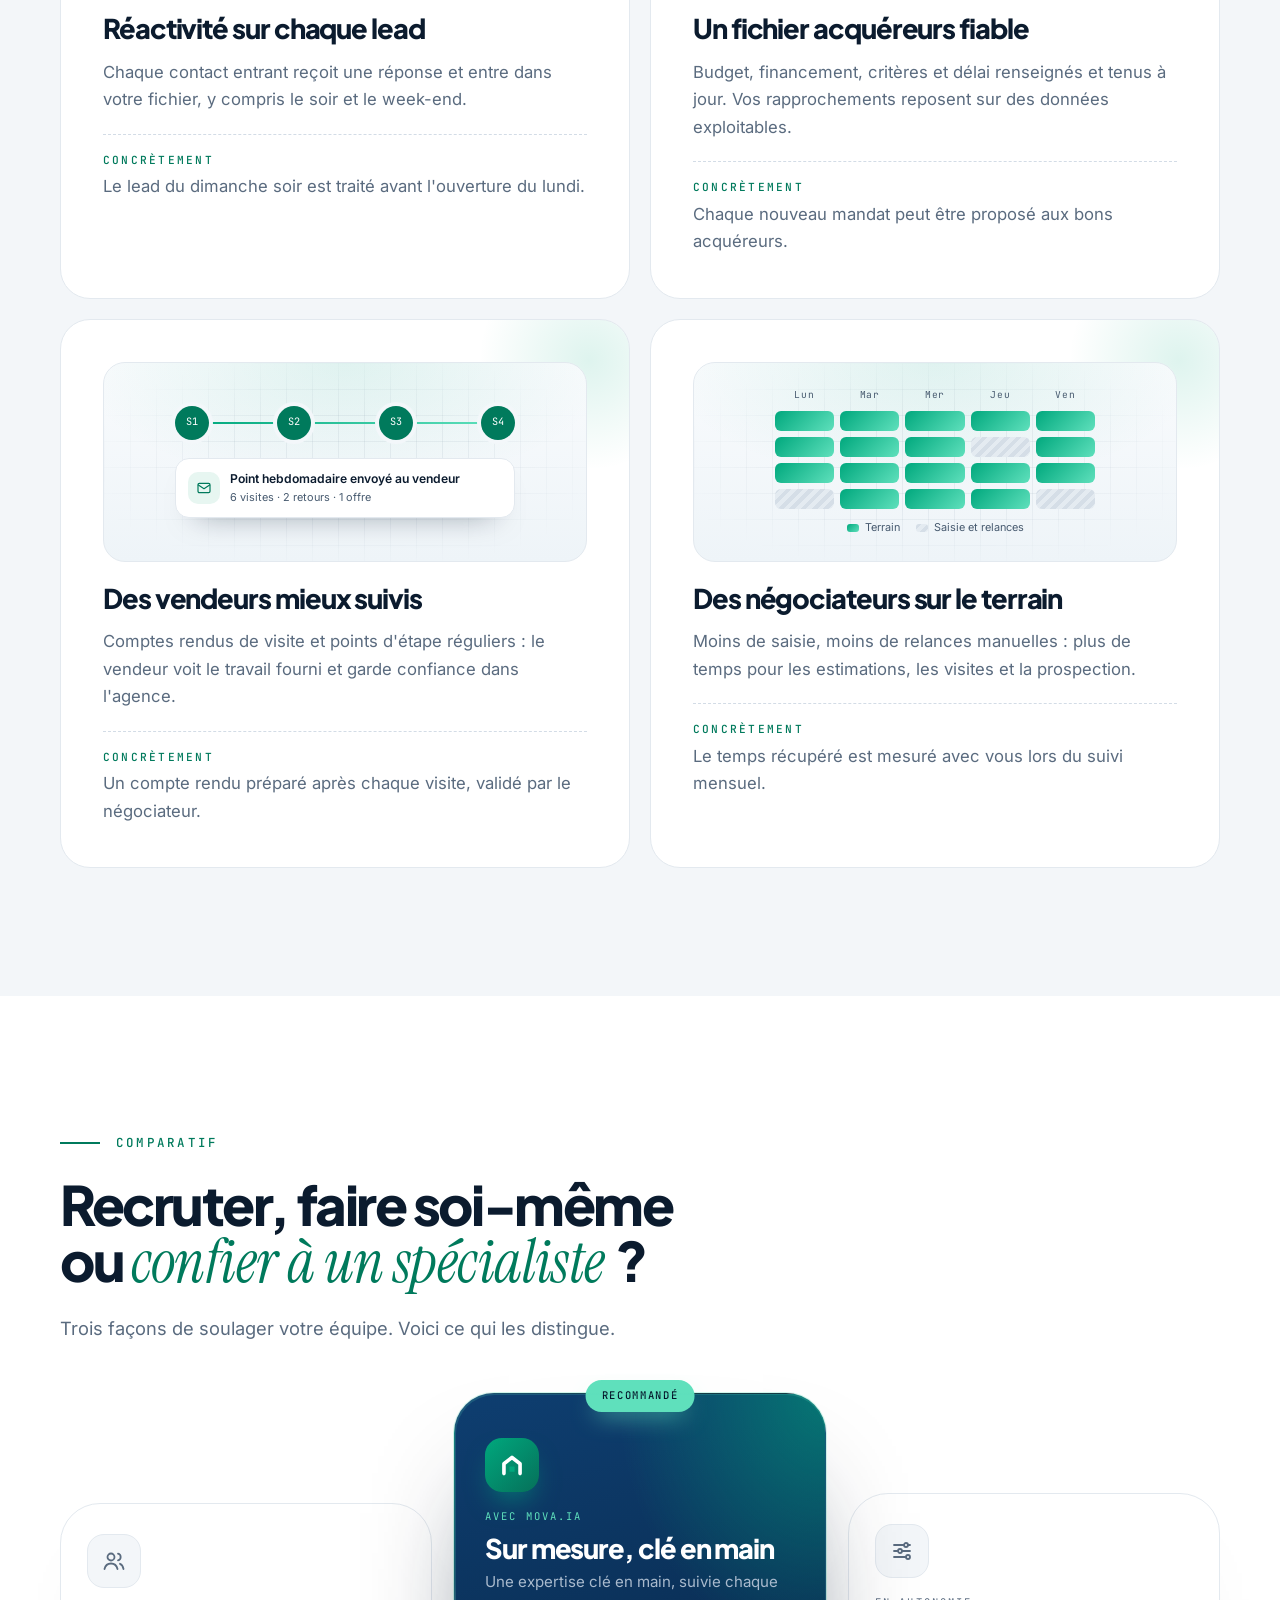
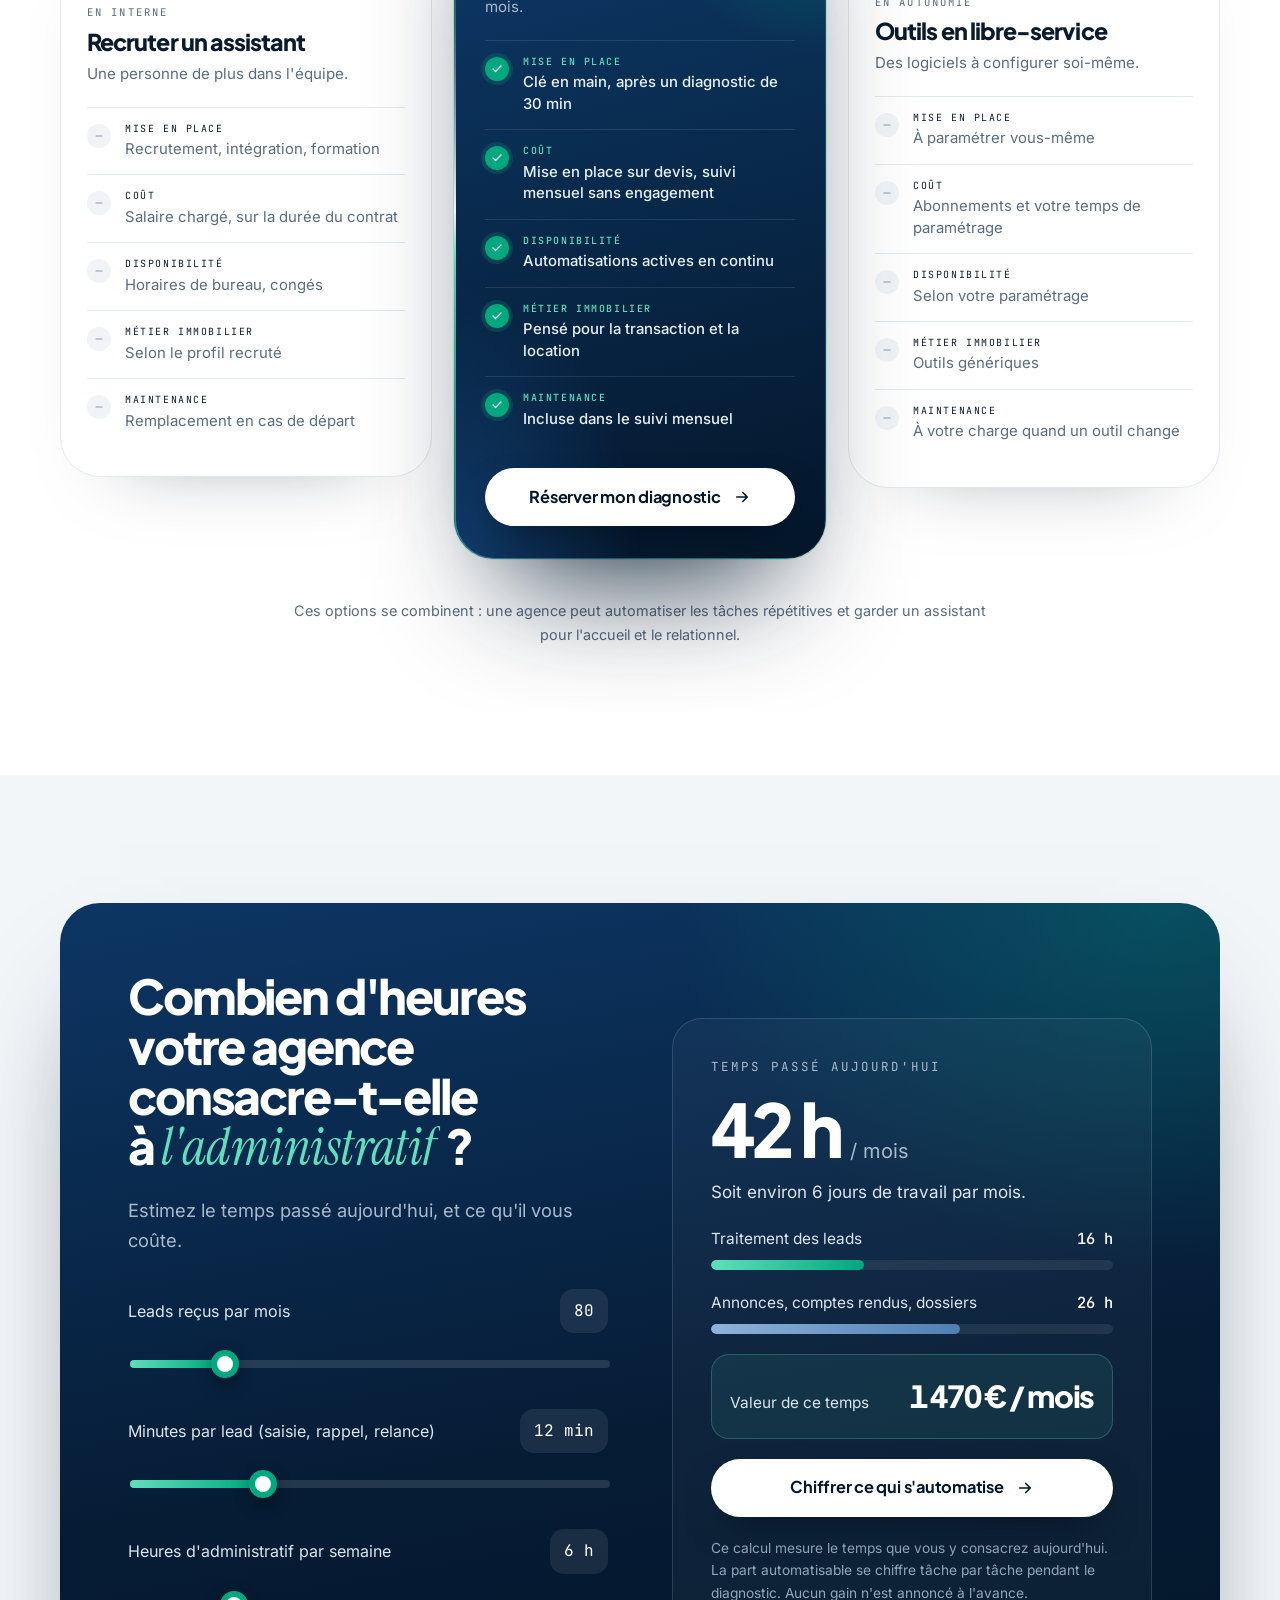
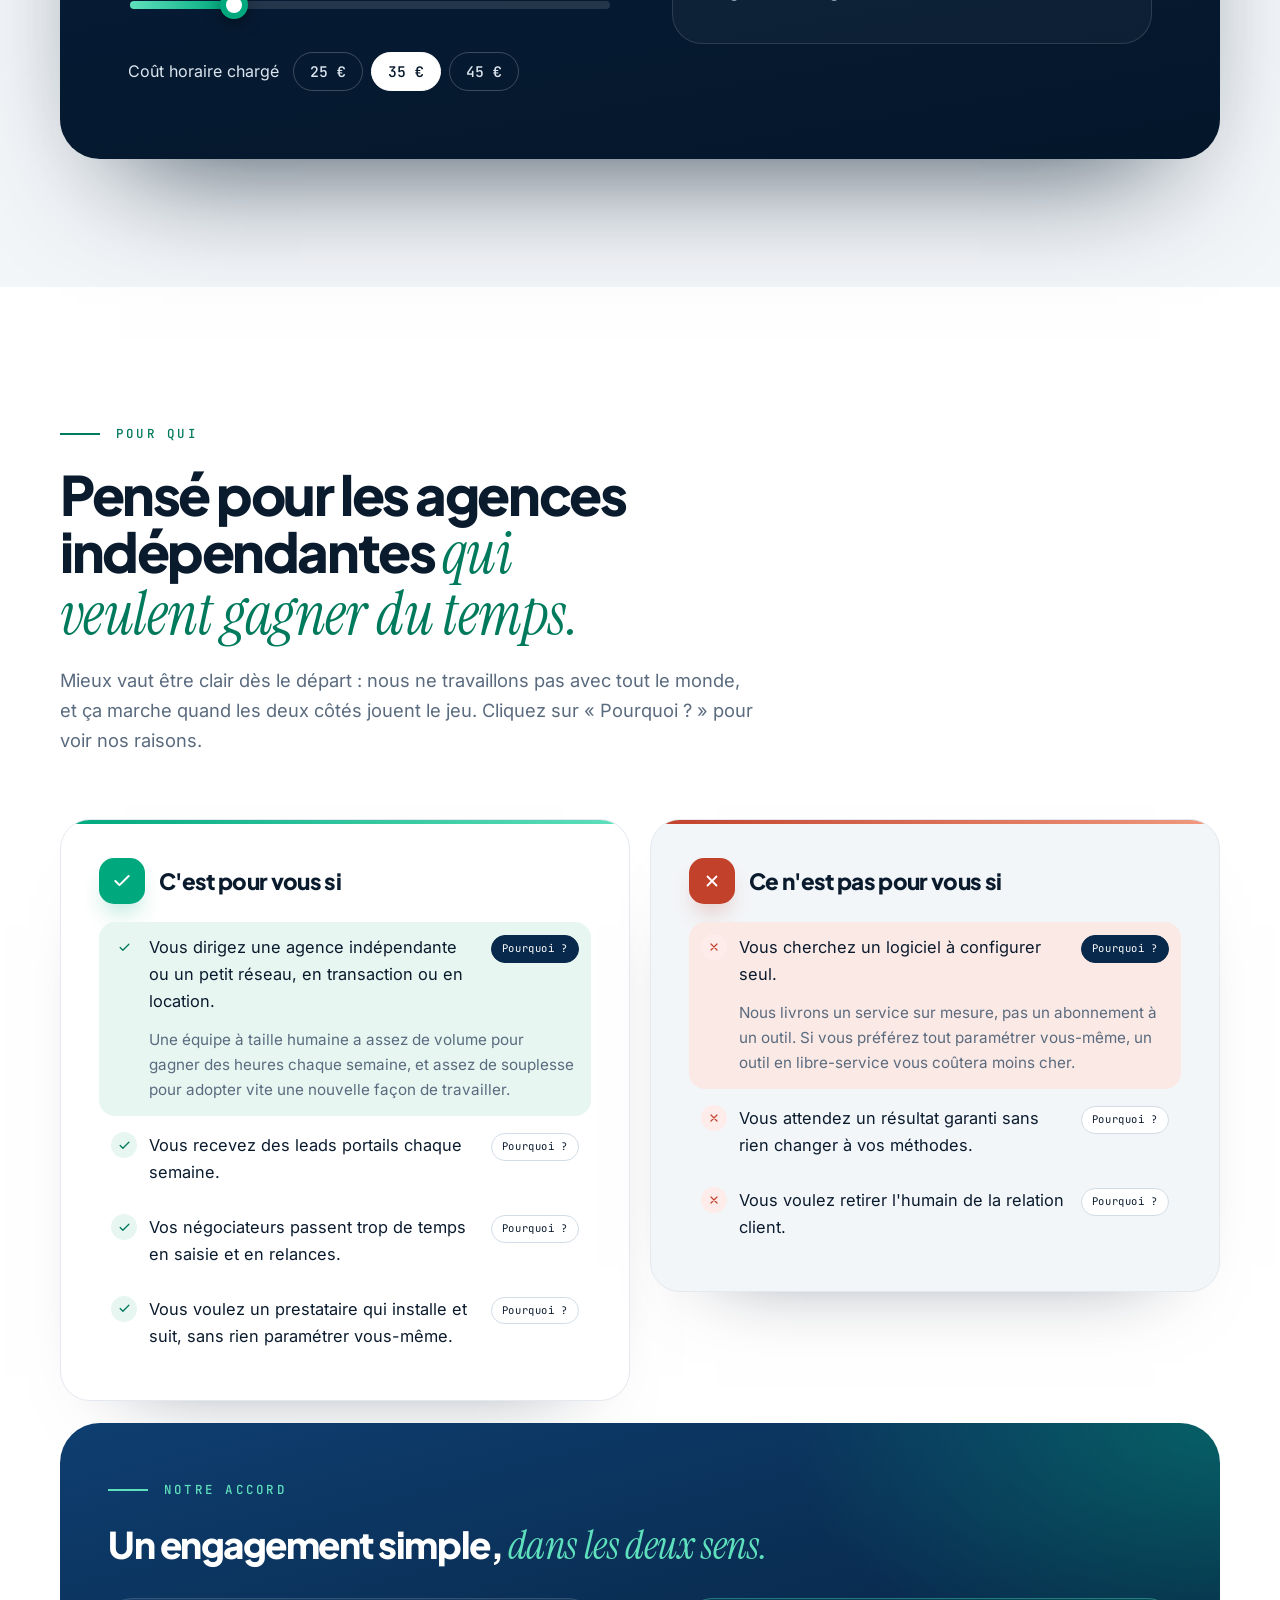
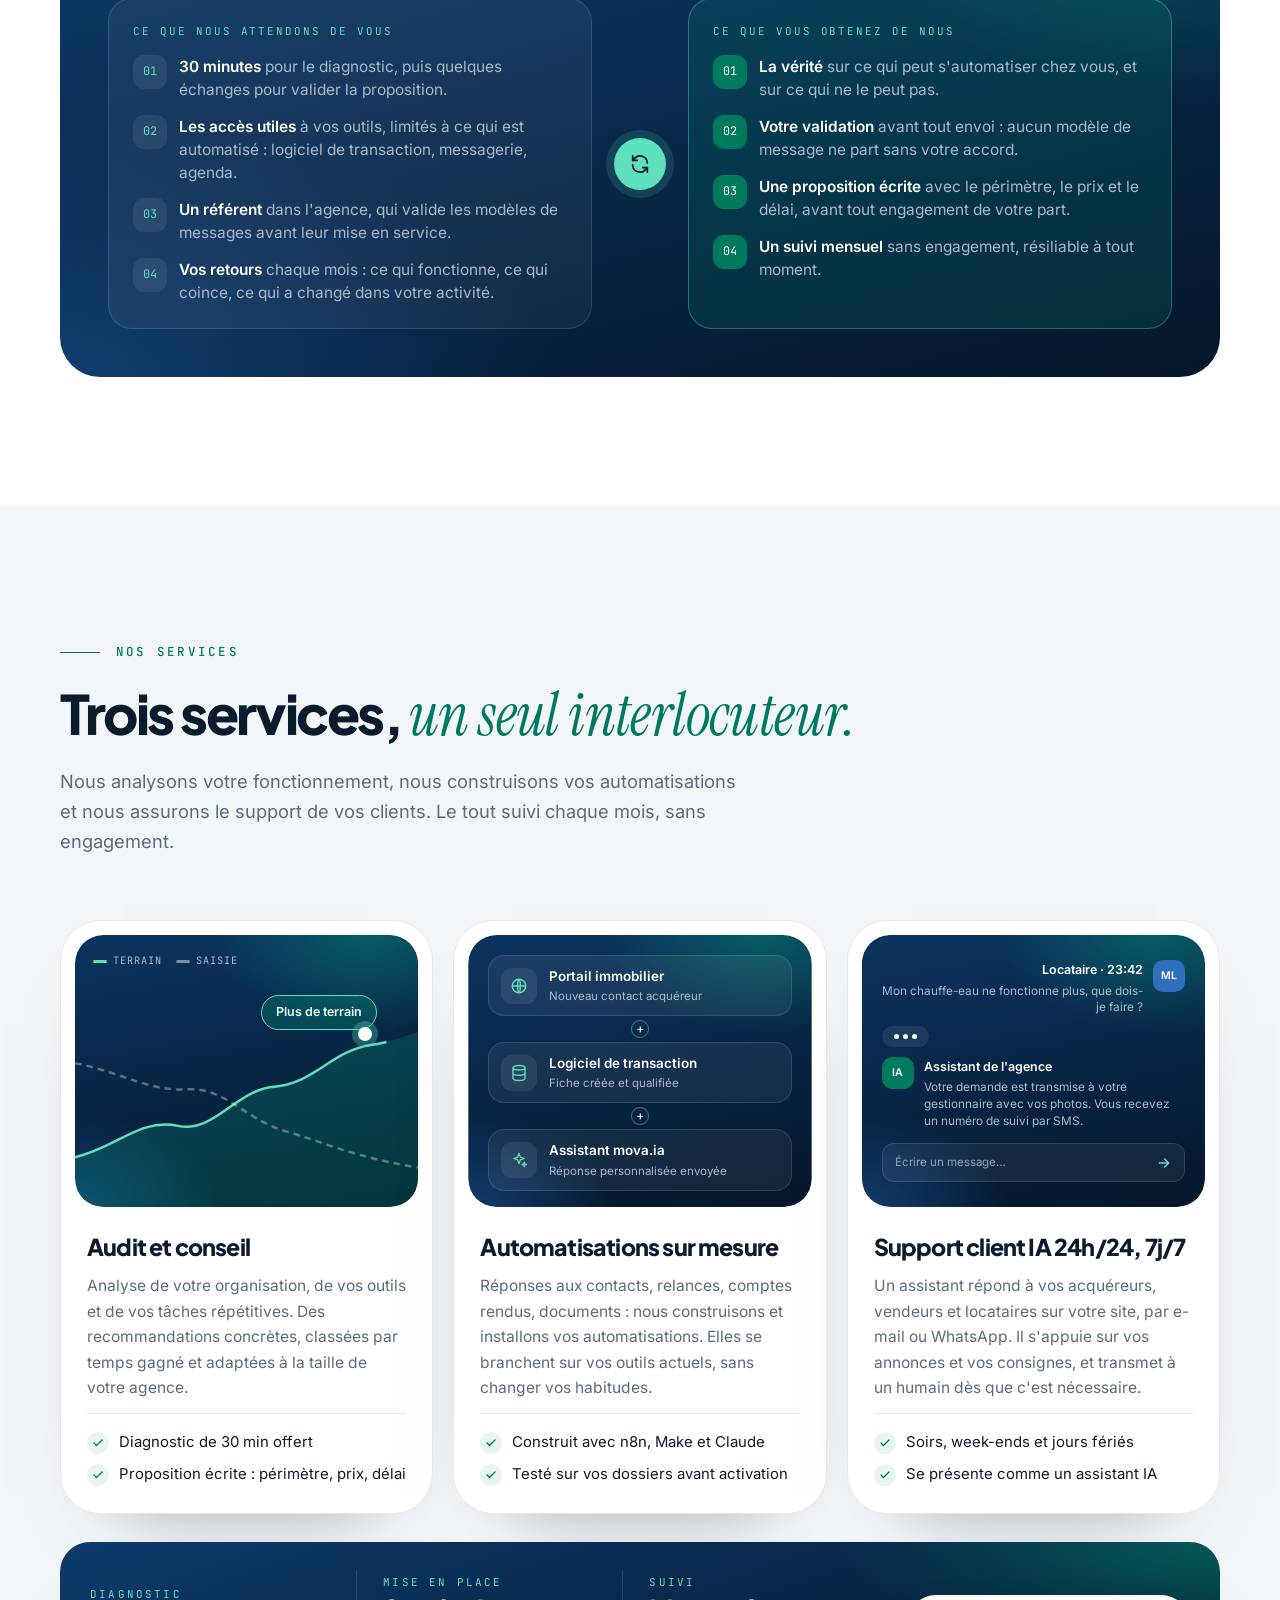
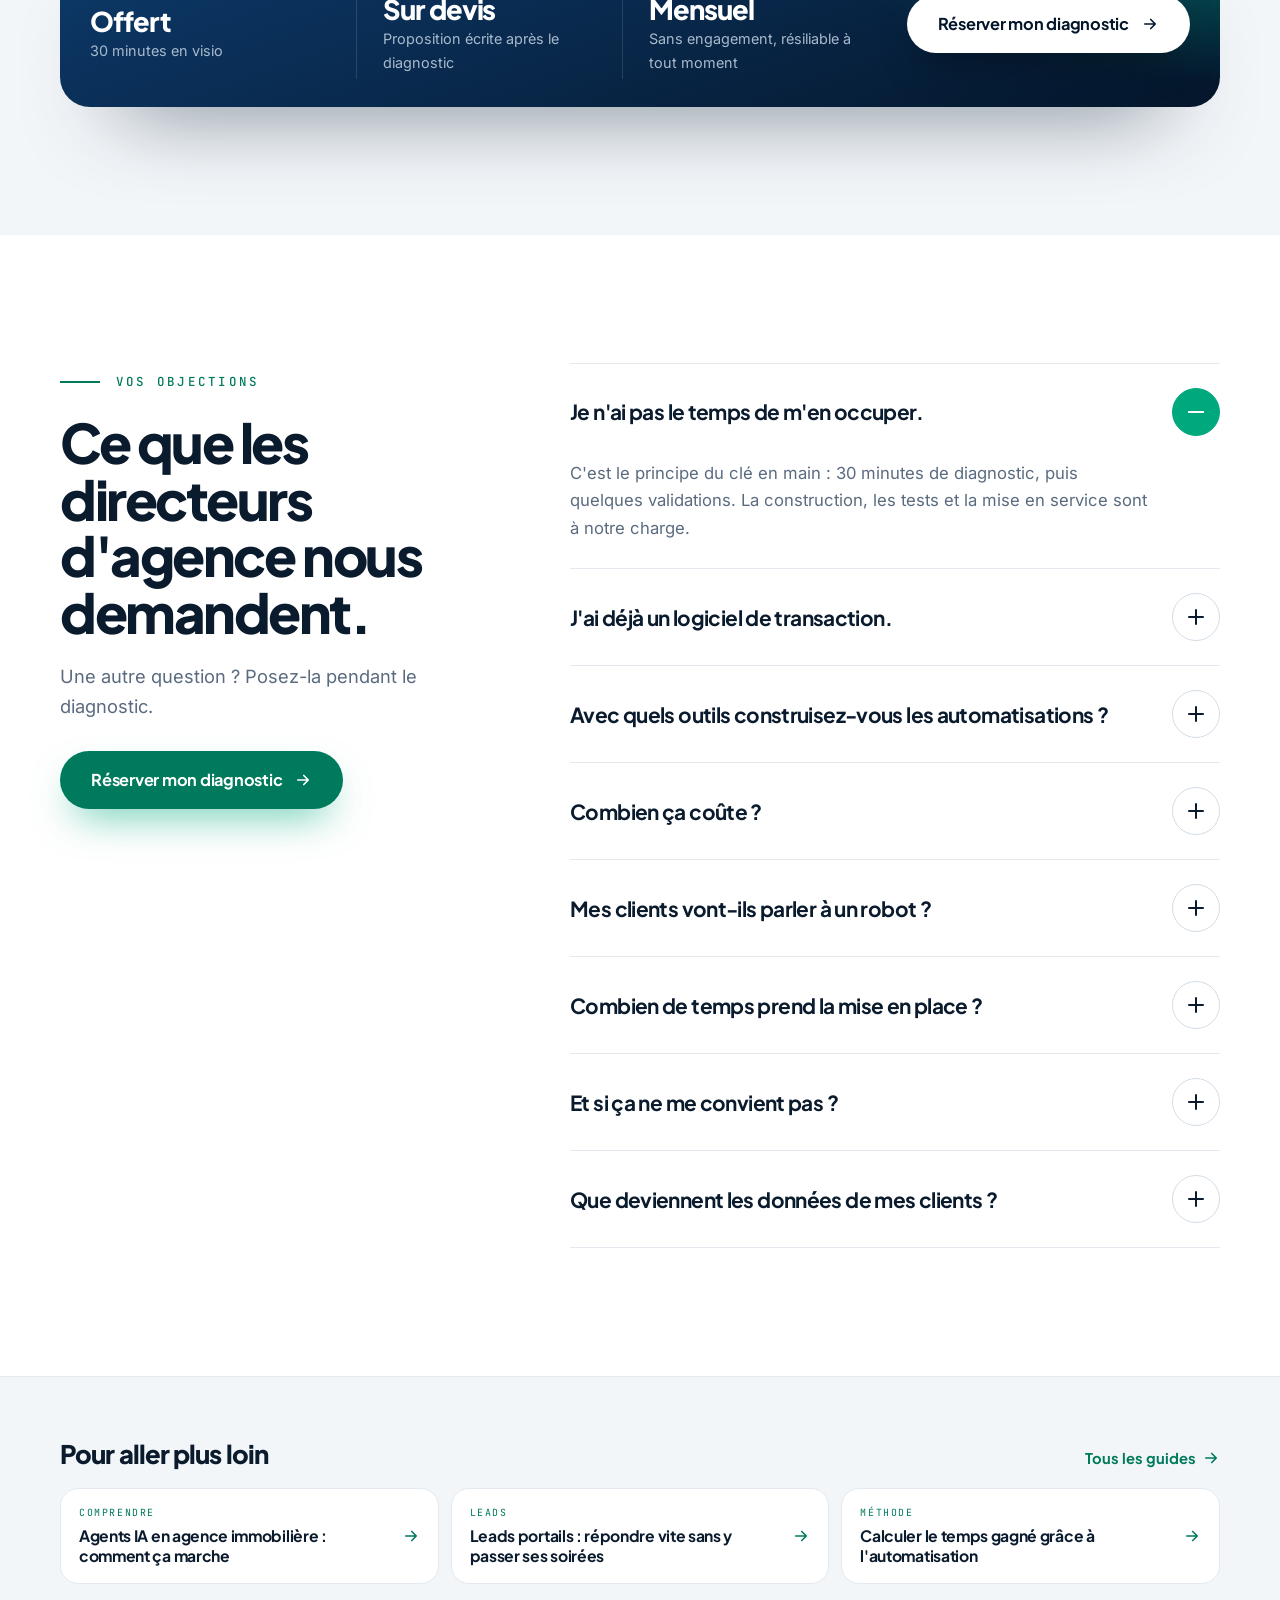
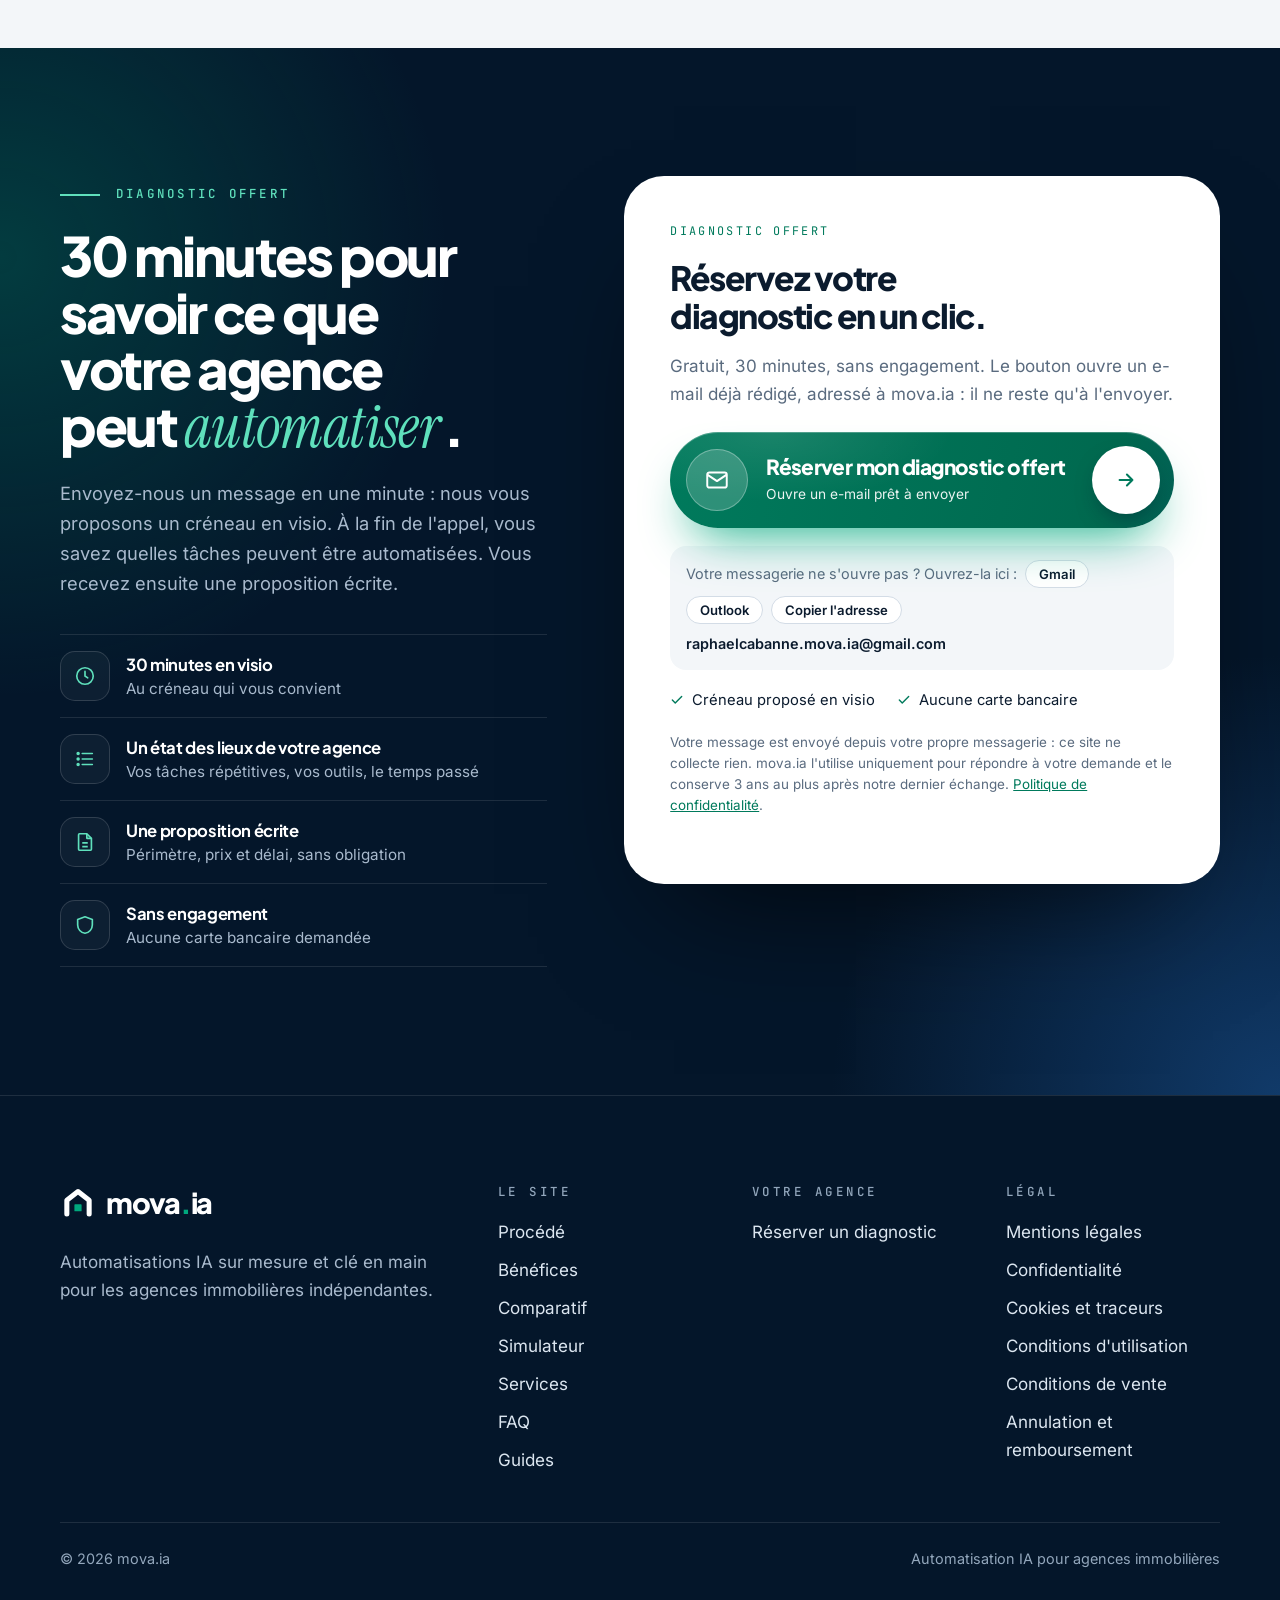
==== commit 78a583f8: "Réduit la section « Pour aller plus loin » de l'accueil Trois liens compacts au lieu de cinq grandes" ====
--- a/site/index.html
+++ b/site/index.html
@@ -412,48 +412,10 @@
 </section>
 
 <!-- ================= GUIDES ================= -->
-<section class="sec sec--soft" id="guides">
-  <div class="wrap">
-    <div class="head head--row rv">
-      <div>
-        <p class="eyebrow">Pour aller plus loin</p>
-        <h2>Comprendre avant de <span class="it">décider</span>.</h2>
-        <p class="lede">Cinq guides pour approfondir les sujets que les directeurs d'agence nous posent le plus.</p>
-      </div>
-      <a class="btn btn-ghost" href="guides/index.html">Tous les guides <svg width="18" height="18" aria-hidden="true"><use href="#i-arrow"/></svg></a>
-    </div>
-    <div class="g-grid g-grid--home" data-stagger>
-      <a class="g-card rv" href="guides/agents-ia-agence-immobiliere.html">
-        <span class="g-tag">Comprendre<i></i>3 min de lecture</span>
-        <h3>Agents IA en agence immobilière : comment ça marche</h3>
-        <p>Ce qu'un agent IA fait vraiment dans une agence immobilière, comment il se branche à vos outils, ses limites et le cadre légal à respecter.</p>
-        <span class="g-go">Lire le guide <svg width="16" height="16" aria-hidden="true"><use href="#i-arrow"/></svg></span>
-      </a>
-      <a class="g-card rv" href="guides/leads-portails-reponse-rapide.html">
-        <span class="g-tag">Leads<i></i>3 min de lecture</span>
-        <h3>Leads portails : répondre vite sans y passer ses soirées</h3>
-        <p>Pourquoi le délai de réponse compte, le parcours type d'un lead, ce qu'on peut automatiser et ce qu'on garde humain, les questions de qualification et les indicateurs à suivre.</p>
-        <span class="g-go">Lire le guide <svg width="16" height="16" aria-hidden="true"><use href="#i-arrow"/></svg></span>
-      </a>
-      <a class="g-card rv" href="guides/rgpd-automatisation-agence-immobiliere.html">
-        <span class="g-tag">Conformité<i></i>3 min de lecture</span>
-        <h3>RGPD et automatisation : ce qu'une agence doit vérifier</h3>
-        <p>Responsable de traitement et sous-traitant, bases légales, durées de conservation, information des personnes, outils hors UE et IA : la liste des points à vérifier avant d'automatiser.</p>
-        <span class="g-go">Lire le guide <svg width="16" height="16" aria-hidden="true"><use href="#i-arrow"/></svg></span>
-      </a>
-      <a class="g-card rv" href="guides/compte-rendu-vendeur-suivi-mandat.html">
-        <span class="g-tag">Vendeurs<i></i>3 min de lecture</span>
-        <h3>Suivi vendeur : des comptes rendus réguliers, sans y passer des heures</h3>
-        <p>Ce que doit contenir un bon compte rendu vendeur, à quel rythme l'envoyer, comment l'automatiser à partir d'une dictée et comment aborder un ajustement de prix.</p>
-        <span class="g-go">Lire le guide <svg width="16" height="16" aria-hidden="true"><use href="#i-arrow"/></svg></span>
-      </a>
-      <a class="g-card rv" href="guides/calculer-temps-gagne-automatisation.html">
-        <span class="g-tag">Méthode<i></i>3 min de lecture</span>
-        <h3>Calculer le temps gagné grâce à l'automatisation : la méthode</h3>
-        <p>Une méthode en cinq étapes pour chiffrer le temps et l'argent que l'automatisation peut faire gagner à votre agence, avec un exemple chiffré et les pièges à éviter.</p>
-        <span class="g-go">Lire le guide <svg width="16" height="16" aria-hidden="true"><use href="#i-arrow"/></svg></span>
-      </a>
-    </div>
+<section class="gx-sec sec--soft" id="guides" aria-labelledby="gx-t">
+  <div class="wrap gx rv">
+    <div class="gx-h"><h2 id="gx-t">Pour aller plus loin</h2><a class="gx-all" href="guides/index.html">Tous les guides <svg width="18" height="18" aria-hidden="true"><use href="#i-arrow"/></svg></a></div>
+    <div class="gx-list"><a class="gx-i" href="guides/agents-ia-agence-immobiliere.html"><span class="g-tag">Comprendre</span><b>Agents IA en agence immobilière : comment ça marche</b><svg width="18" height="18" aria-hidden="true"><use href="#i-arrow"/></svg></a><a class="gx-i" href="guides/leads-portails-reponse-rapide.html"><span class="g-tag">Leads</span><b>Leads portails : répondre vite sans y passer ses soirées</b><svg width="18" height="18" aria-hidden="true"><use href="#i-arrow"/></svg></a><a class="gx-i" href="guides/calculer-temps-gagne-automatisation.html"><span class="g-tag">Méthode</span><b>Calculer le temps gagné grâce à l'automatisation</b><svg width="18" height="18" aria-hidden="true"><use href="#i-arrow"/></svg></a></div>
   </div>
 </section>
 
--- a/site/styles.css
+++ b/site/styles.css
@@ -1077,3 +1077,18 @@
 .sr-only { position: absolute; width: 1px; height: 1px; margin: -1px; padding: 0; overflow: hidden; clip-path: inset(50%); white-space: nowrap; border: 0; }
 .g-crumb ol, .g-toc ol { list-style: none; margin: 0; padding: 0; }
 .g-crumb ol { margin-bottom: 26px; }
+
+/* Accueil : guides en format compact */
+.gx-sec { padding-block: clamp(40px, 5vw, 64px); border-top: 1px solid var(--line); }
+.gx-h { display: flex; flex-wrap: wrap; align-items: baseline; justify-content: space-between; gap: 10px 20px; margin-bottom: 18px; }
+.gx-h h2 { font-size: clamp(1.25rem, 2.2vw, 1.6rem); letter-spacing: -0.035em; }
+.gx-all { display: inline-flex; align-items: center; gap: 6px; font-family: var(--f-display); font-weight: 700; font-size: .92rem; color: var(--green-ink); text-decoration: none; }
+.gx-all:hover svg, .gx-i:hover svg { transform: translateX(4px); }
+.gx-all svg, .gx-i svg { transition: transform .3s var(--ease); flex: none; }
+.gx-list { display: grid; grid-template-columns: repeat(3, minmax(0, 1fr)); gap: 12px; }
+.gx-i { display: grid; grid-template-columns: minmax(0, 1fr) auto; grid-template-rows: auto auto; gap: 4px 14px; align-items: center; padding: 16px 18px; border-radius: 18px; background: #fff; border: 1px solid var(--line); color: var(--text); text-decoration: none; transition: border-color .3s, box-shadow .3s var(--ease), transform .3s var(--ease); }
+.gx-i:hover { border-color: #bfe2d6; transform: translateY(-2px); box-shadow: 0 24px 44px -36px rgba(4, 22, 42, .6); }
+.gx-i .g-tag { grid-column: 1; font-size: .62rem; }
+.gx-i b { grid-column: 1; font-family: var(--f-display); font-size: .98rem; letter-spacing: -0.02em; line-height: 1.3; }
+.gx-i svg { grid-column: 2; grid-row: 1 / span 2; color: var(--green-ink); }
+@media (max-width: 900px) { .gx-list { grid-template-columns: minmax(0, 1fr); gap: 8px; } }
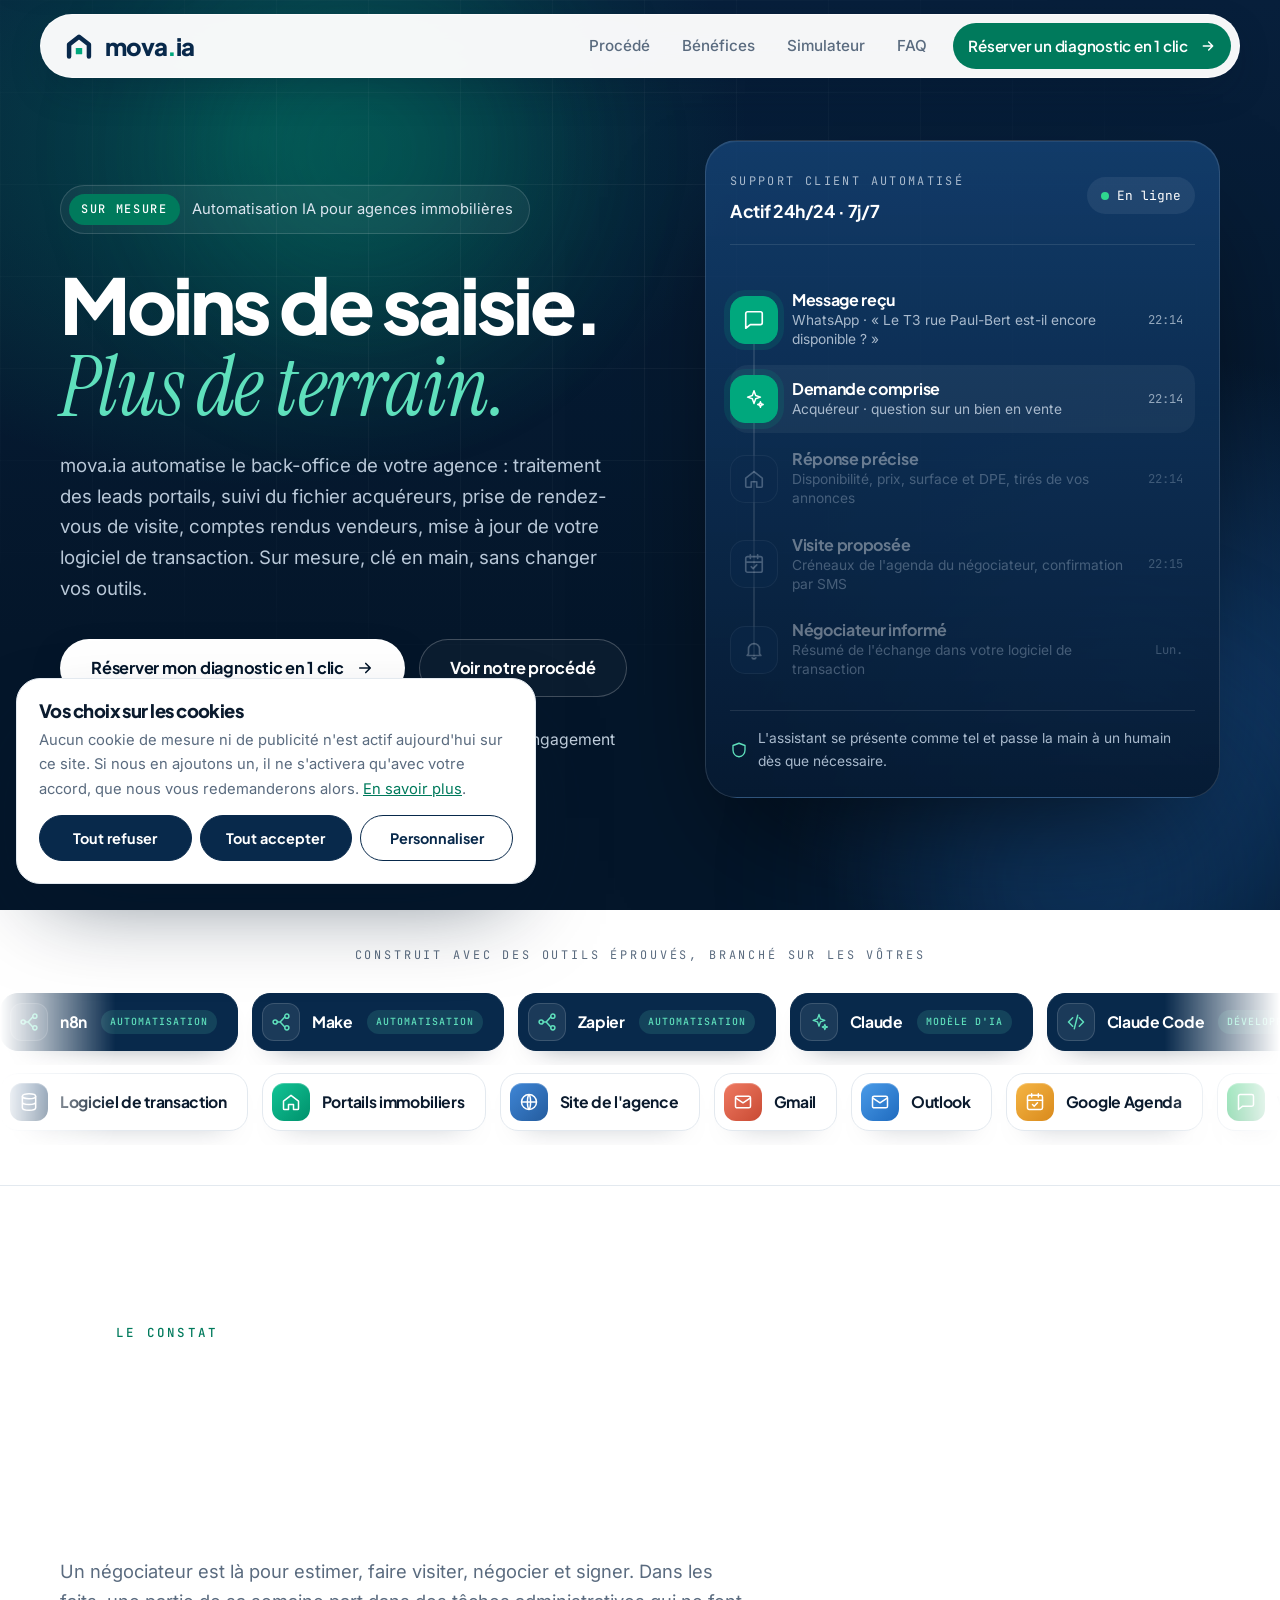
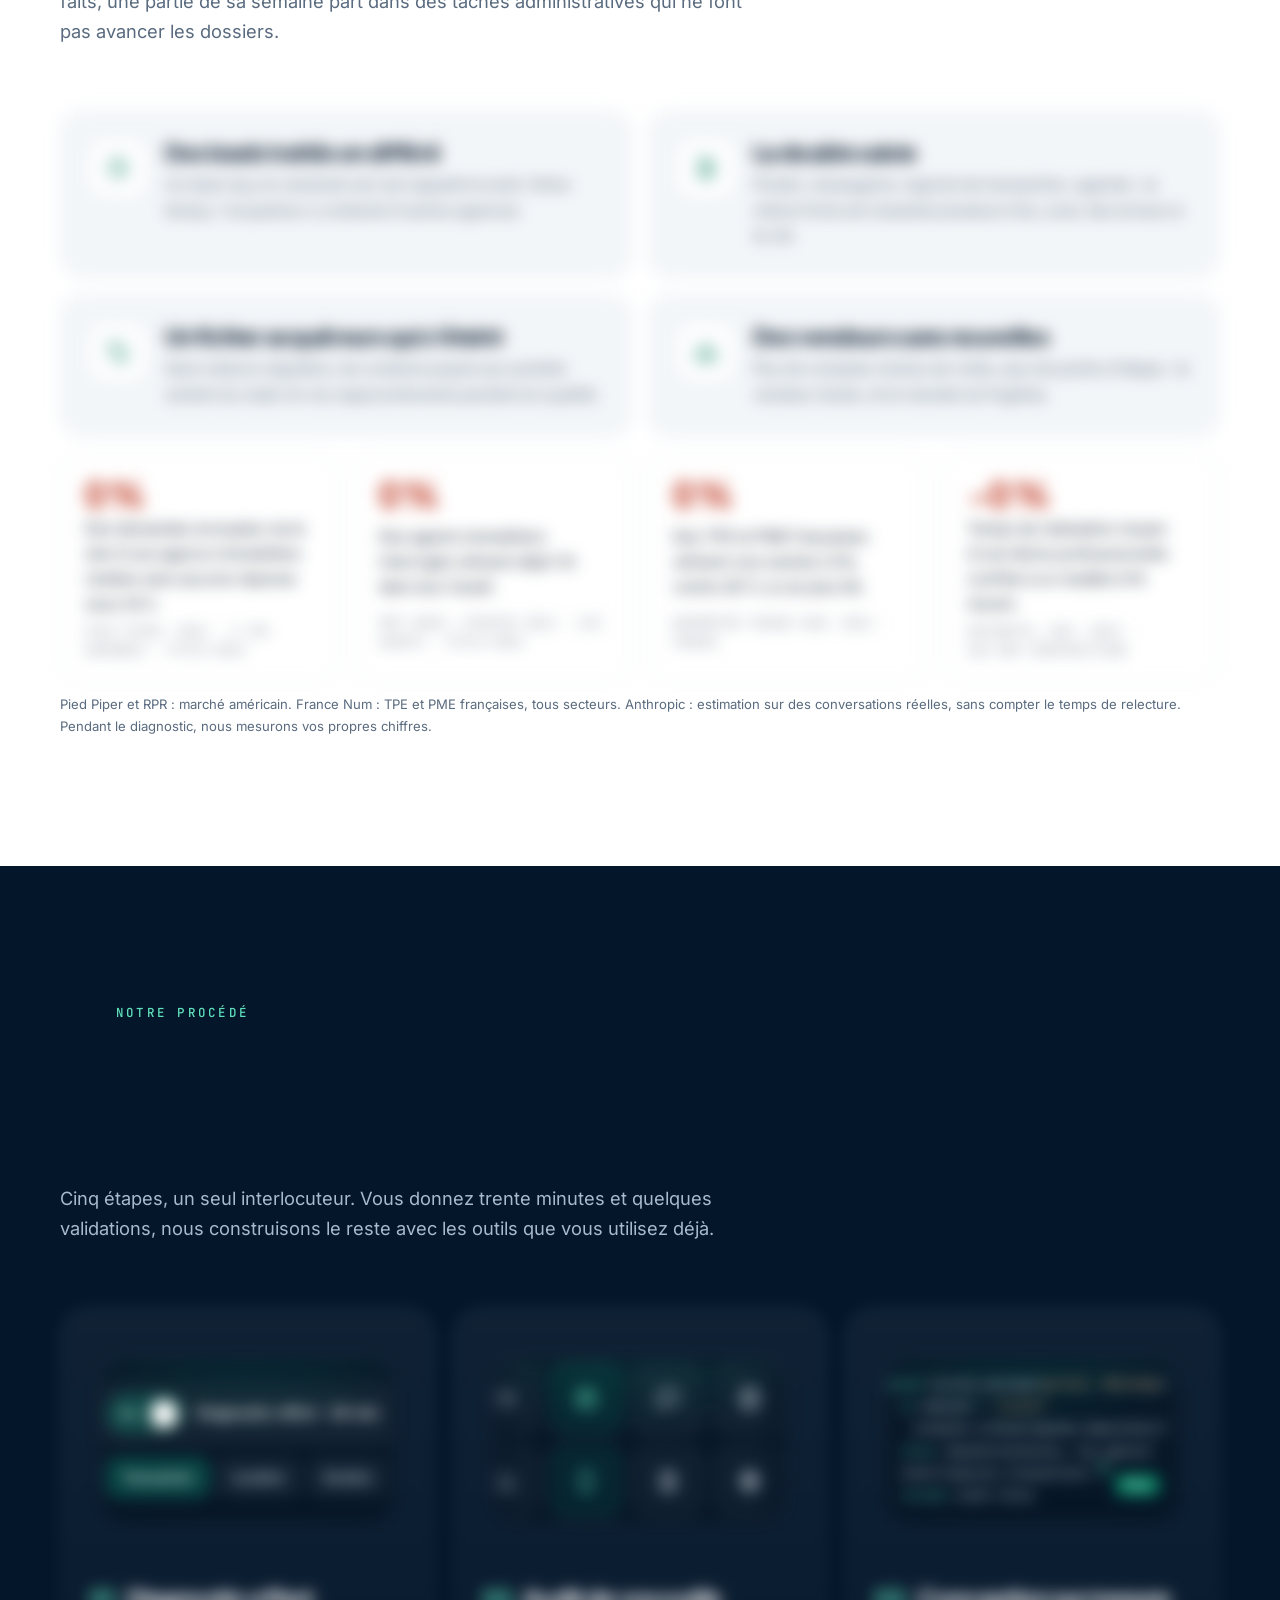
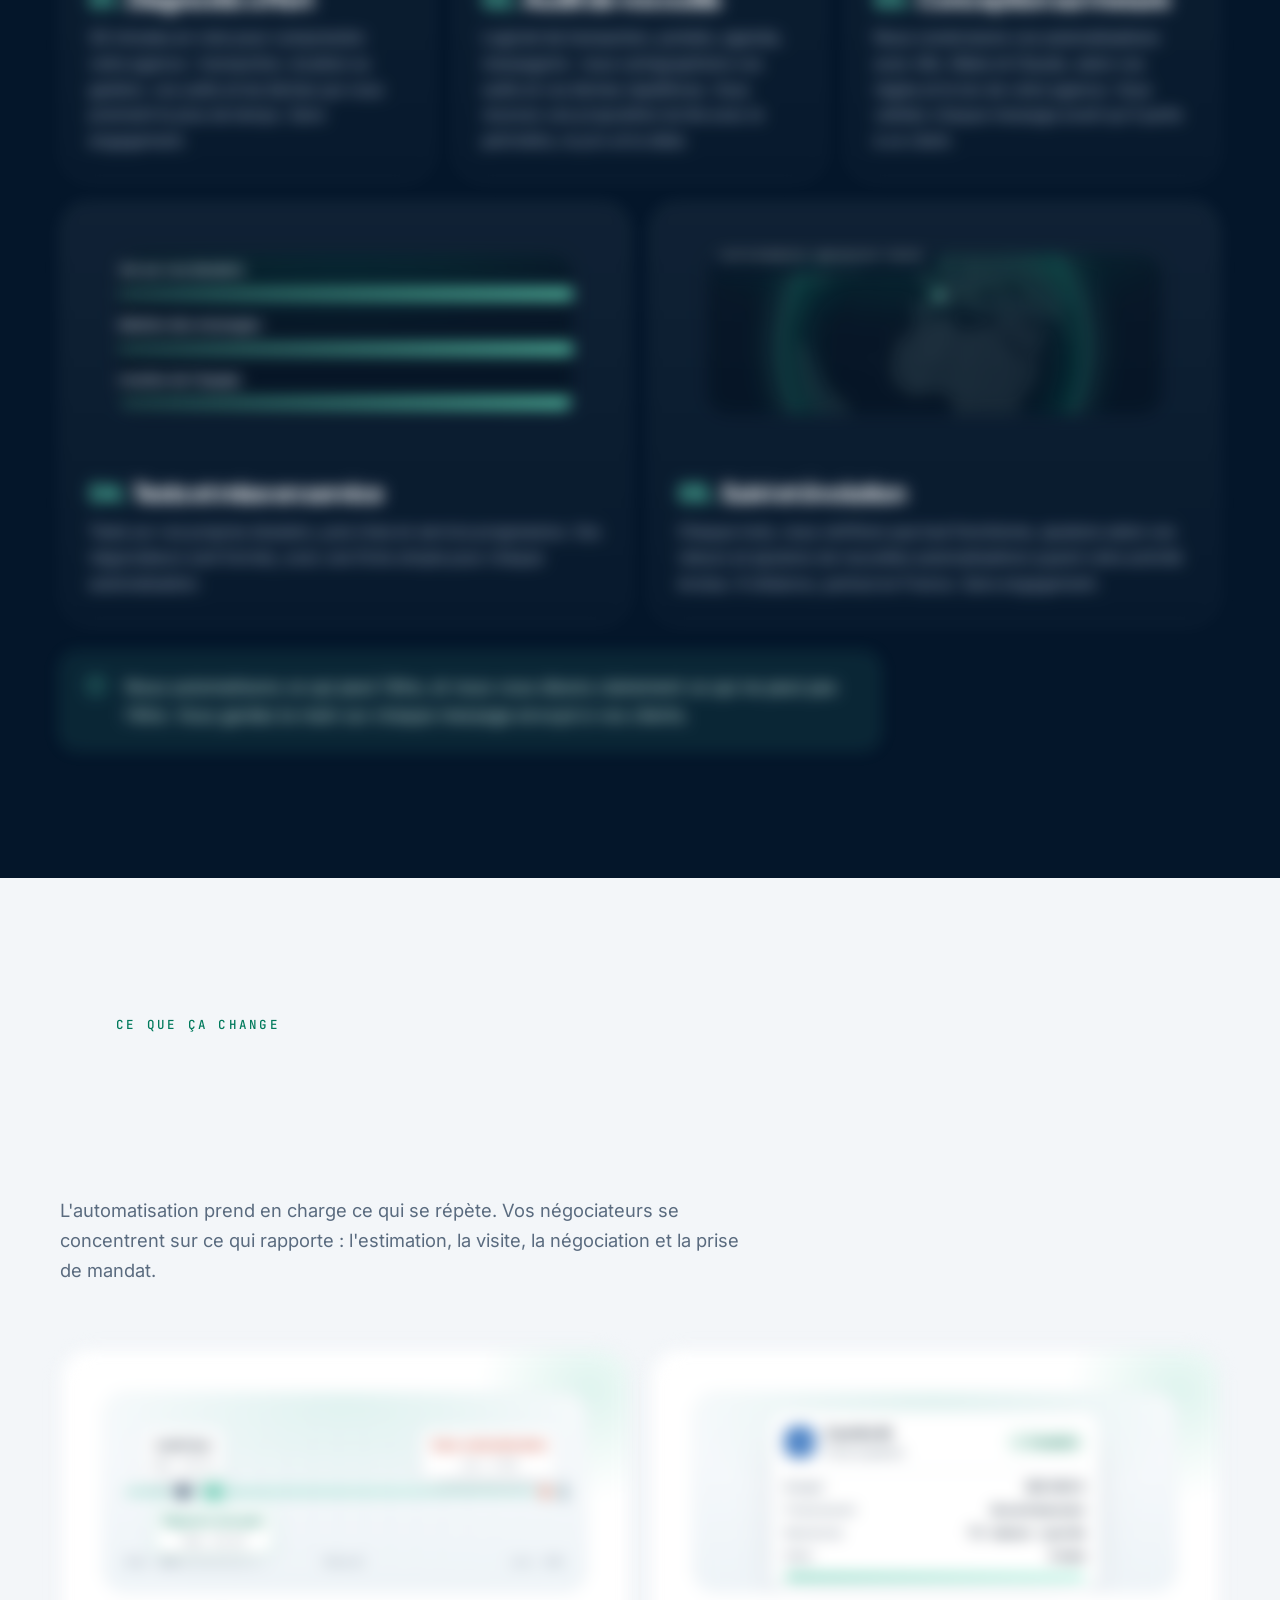
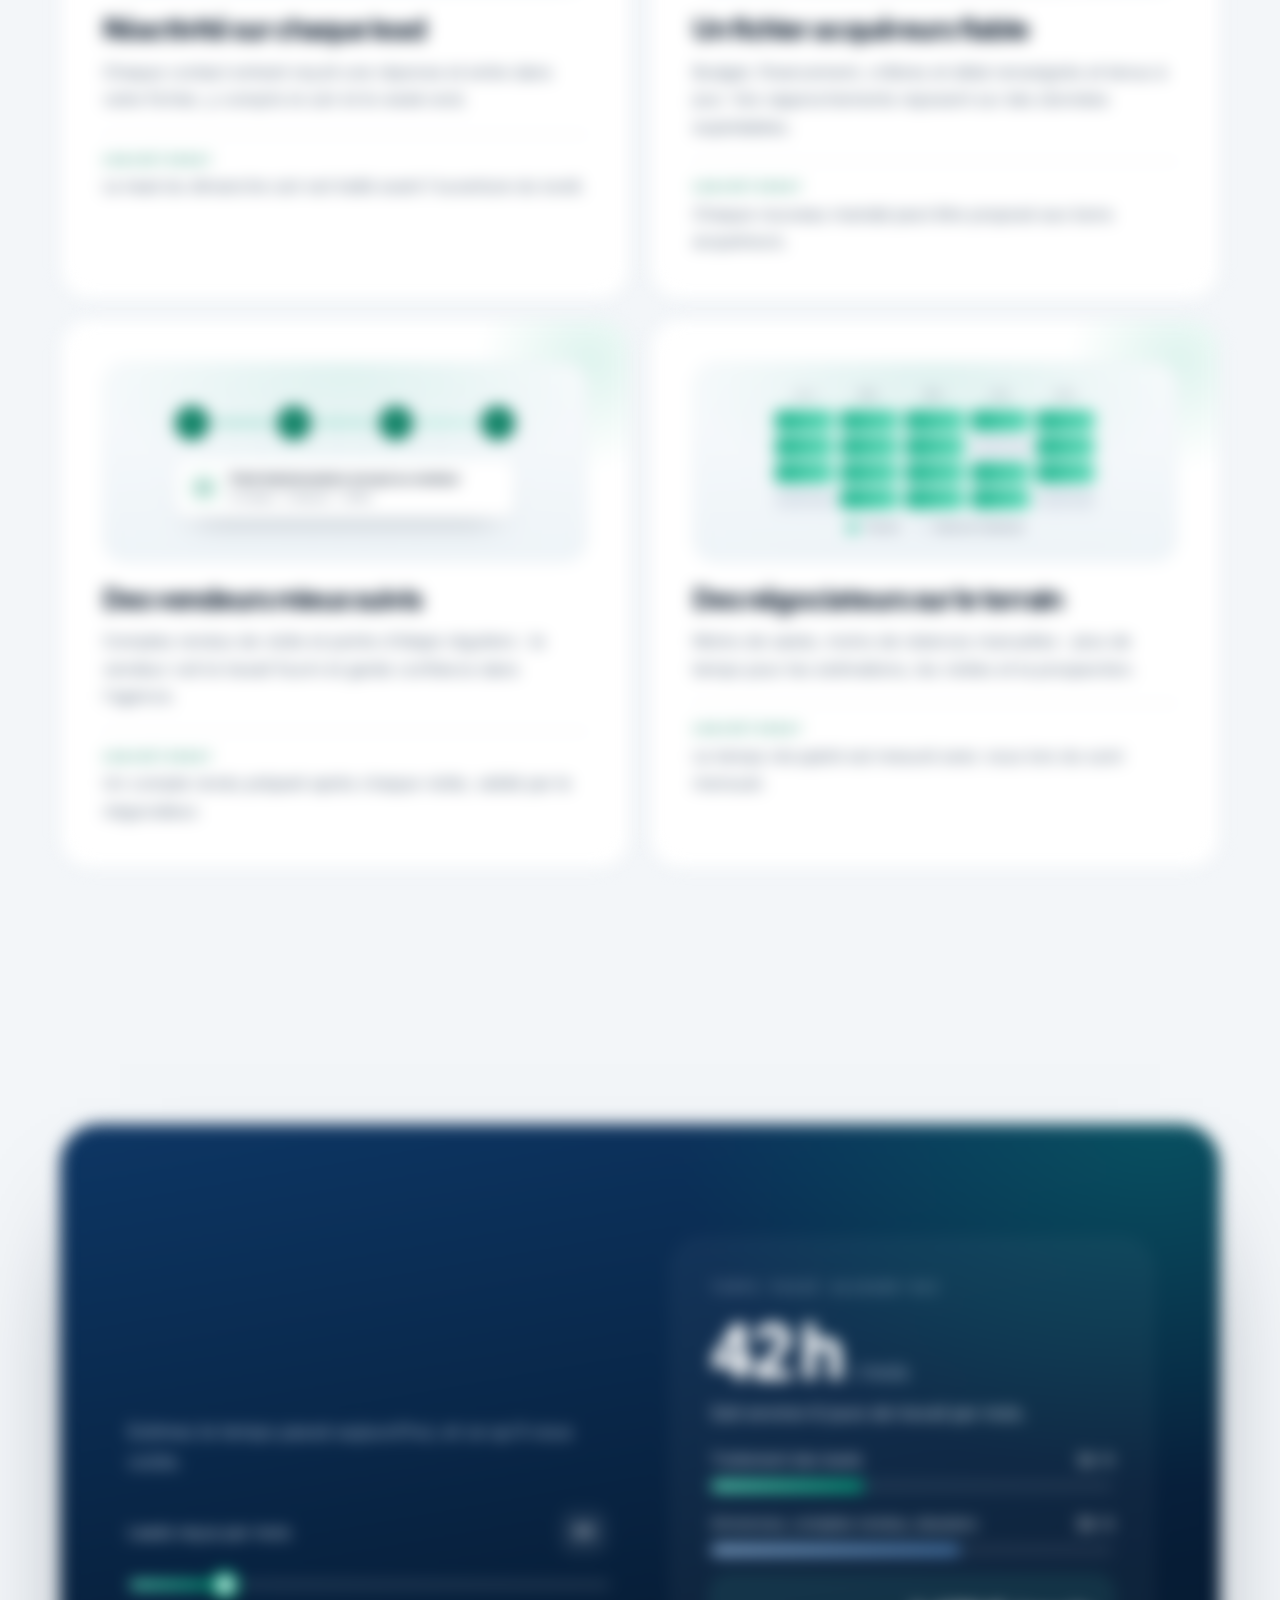
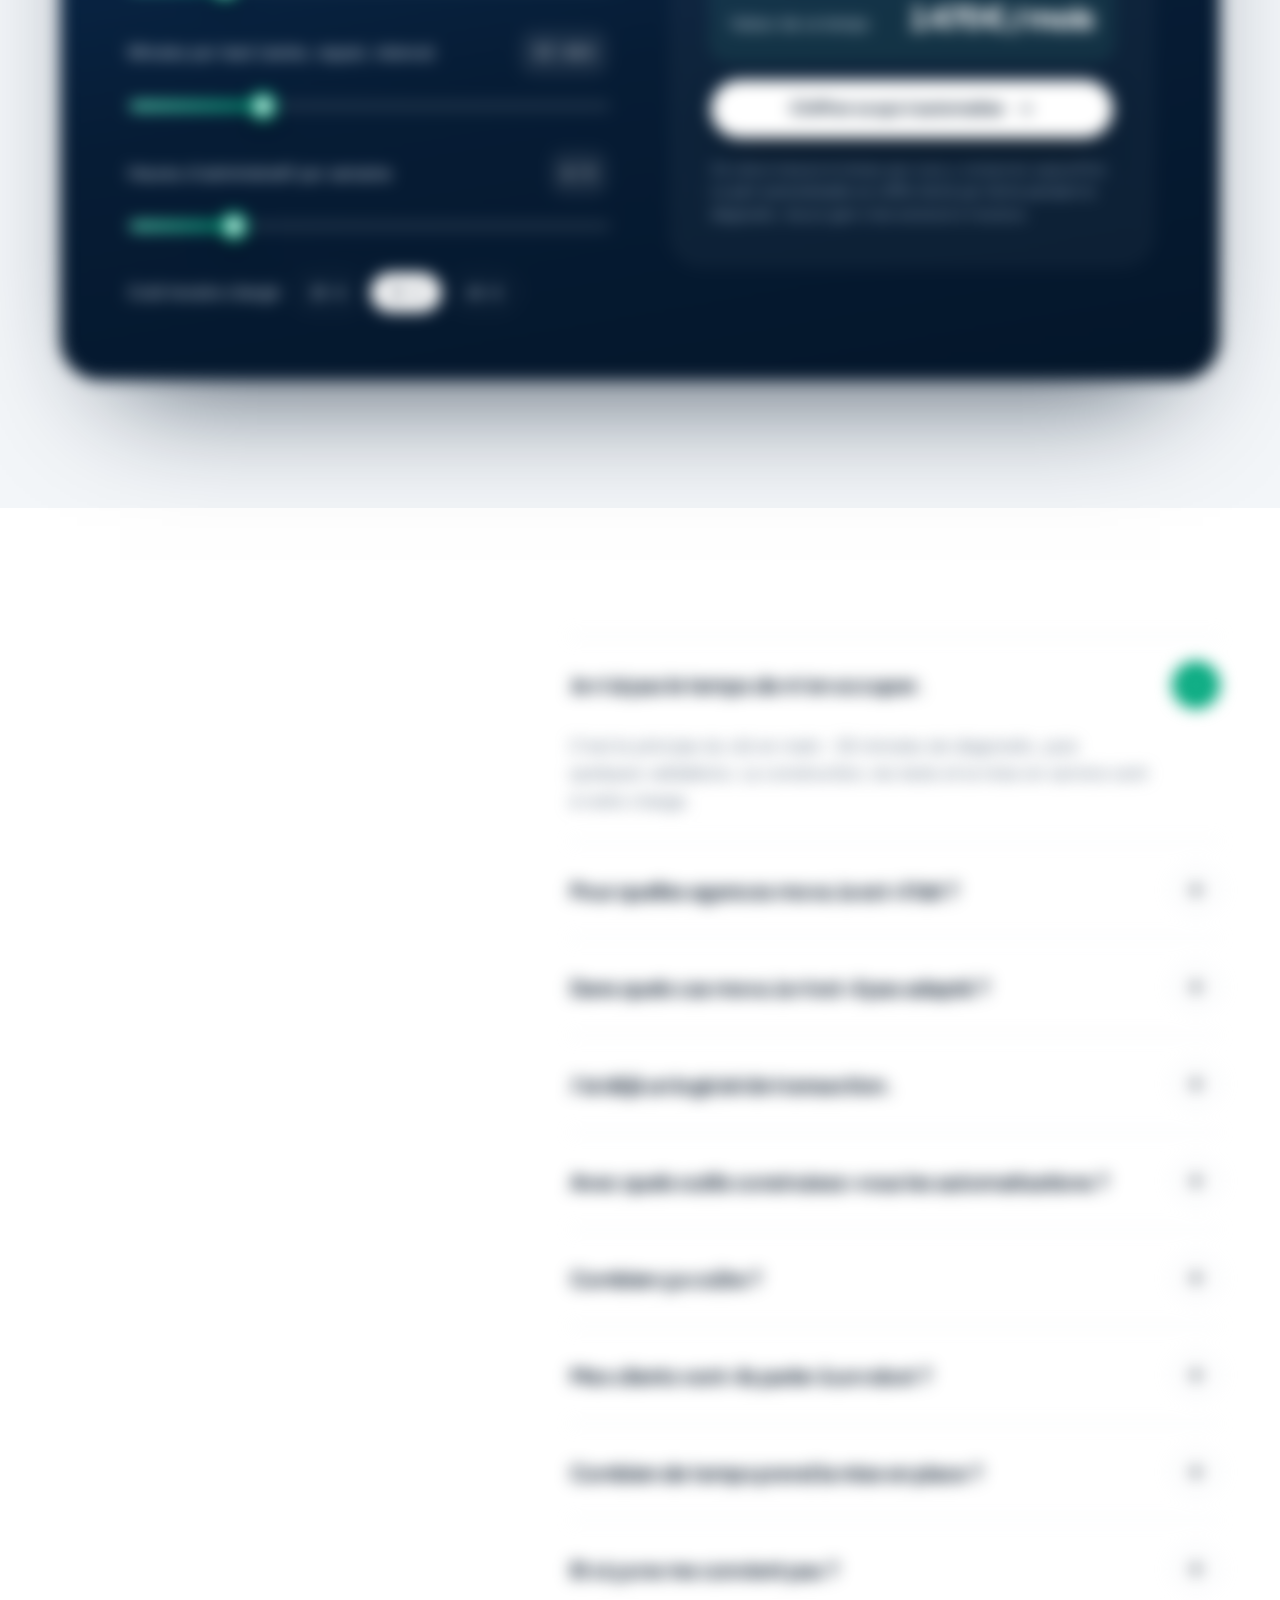
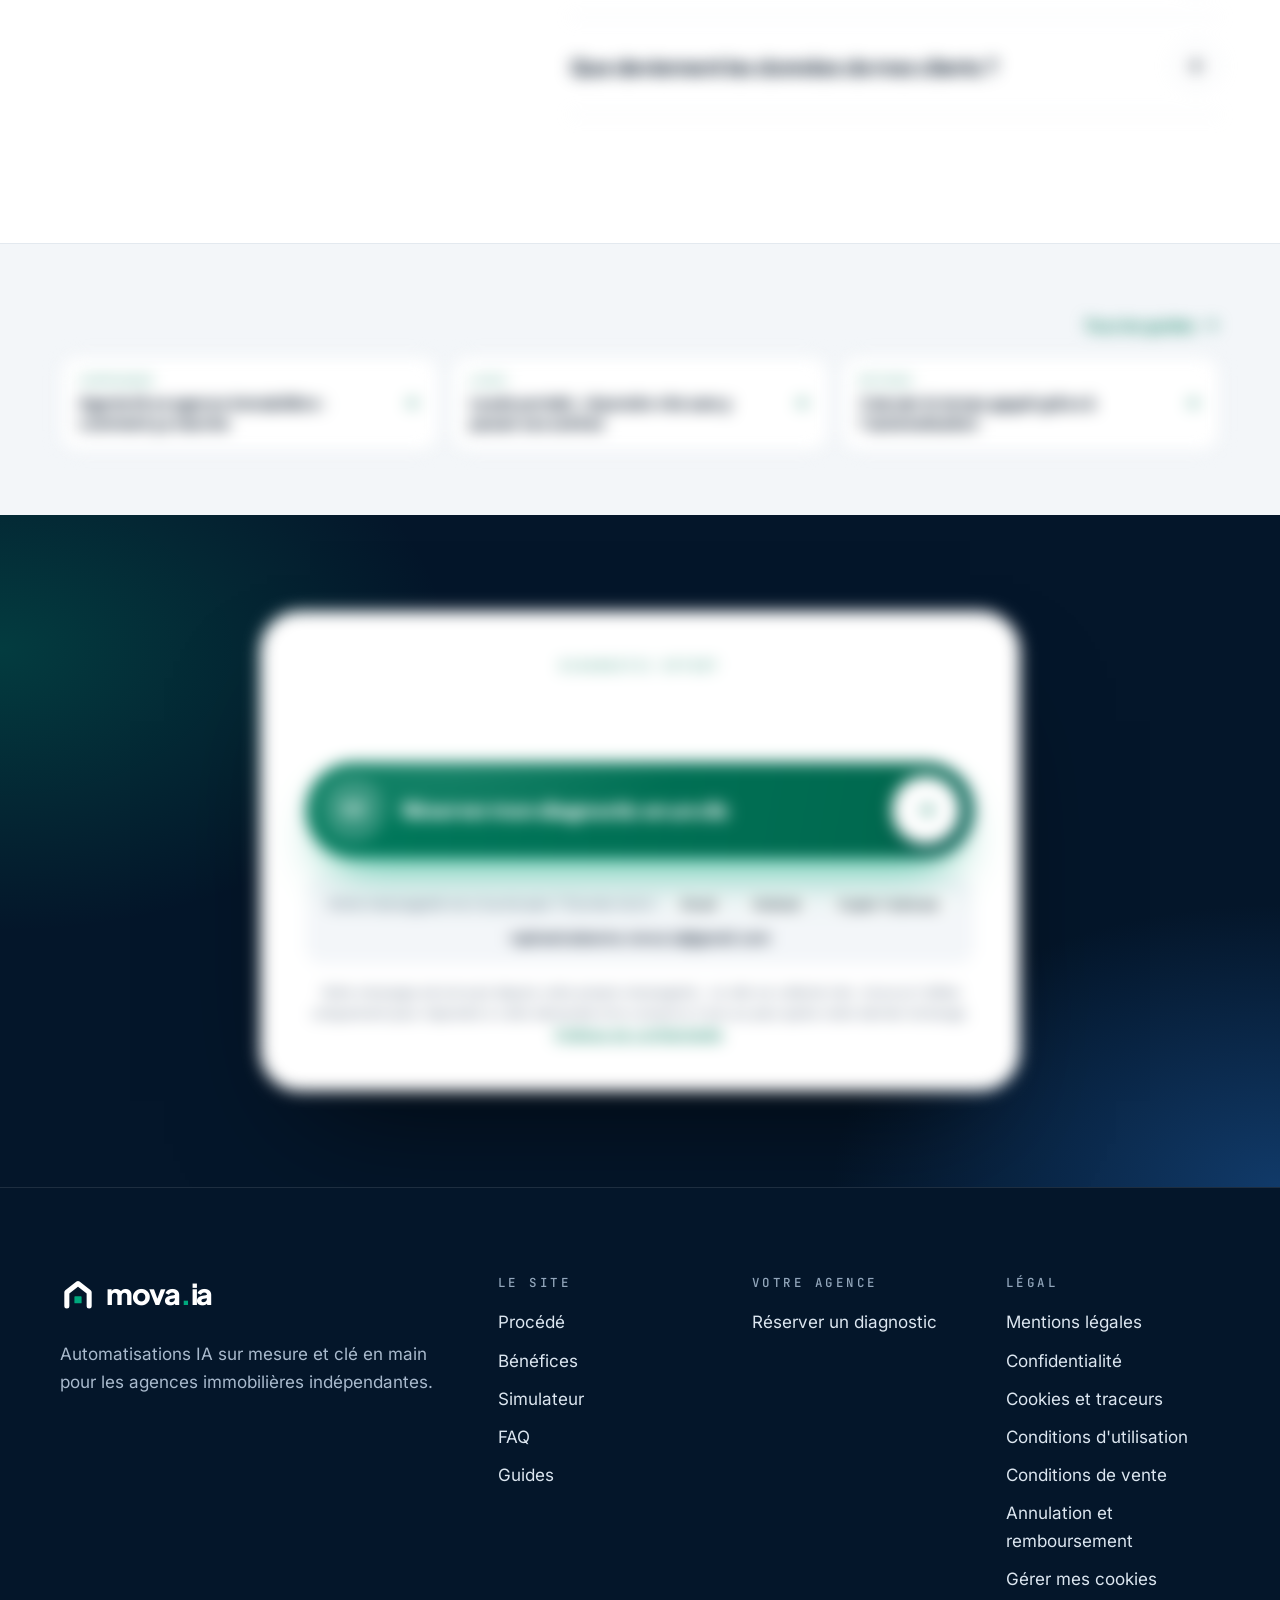
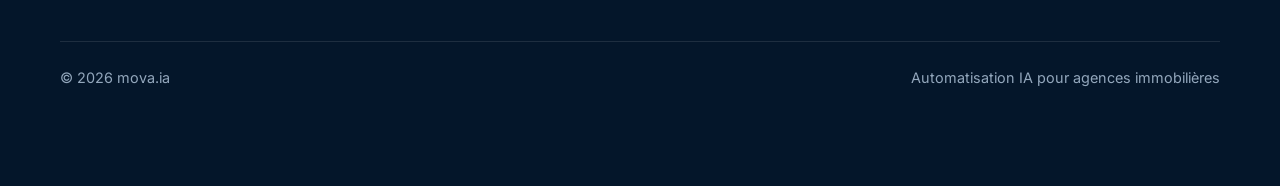
==== commit 60b233a5: "Raccourcit le site : réservation en un clic, FAQ enrichie, sections retirées - Retire le comparatif," ====
--- a/site/index.html
+++ b/site/index.html
@@ -54,21 +54,18 @@
     <nav class="nav" aria-label="Navigation principale">
       <a href="#procede">Procédé</a>
       <a href="#benefices">Bénéfices</a>
-      <a href="#comparatif">Comparatif</a>
-      <a href="#services">Services</a>
+      <a href="#temps">Simulateur</a>
       <a href="#faq">FAQ</a>
-      <a class="btn btn-sm" href="#appel">Diagnostic offert <svg width="16" height="16"><use href="#i-arrow"/></svg></a>
+      <a class="btn btn-sm" data-mail href="mailto:raphaelcabanne.mova.ia@gmail.com?subject=Demande%20de%20diagnostic%20offert">Réserver un diagnostic en 1 clic <svg width="16" height="16"><use href="#i-arrow"/></svg></a>
     </nav>
     <button class="menu-btn" id="menu-btn" type="button" aria-expanded="false" aria-controls="menu" aria-label="Ouvrir le menu"><span></span></button>
     <nav class="menu" id="menu" aria-label="Menu">
       <a href="#procede">Procédé</a>
       <a href="#benefices">Bénéfices</a>
-      <a href="#comparatif">Comparatif</a>
       <a href="#temps">Simulateur</a>
-      <a href="#services">Services</a>
       <a href="#faq">FAQ</a>
       <a href="guides/index.html">Guides</a>
-      <a class="btn btn-block" href="#appel">Diagnostic offert <svg width="16" height="16"><use href="#i-arrow"/></svg></a>
+      <a class="btn btn-block" data-mail href="mailto:raphaelcabanne.mova.ia@gmail.com?subject=Demande%20de%20diagnostic%20offert">Réserver un diagnostic en 1 clic <svg width="16" height="16"><use href="#i-arrow"/></svg></a>
     </nav>
   </div>
 </header>
@@ -88,7 +85,7 @@
       <h1>Moins de saisie. <span class="it">Plus de terrain.</span></h1>
       <p class="lede">mova.ia automatise le back-office de votre agence : traitement des leads portails, suivi du fichier acquéreurs, prise de rendez-vous de visite, comptes rendus vendeurs, mise à jour de votre logiciel de transaction. Sur mesure, clé en main, sans changer vos outils.</p>
       <div class="cta-row">
-        <a class="btn btn-white" href="#appel">Réserver mon diagnostic offert <svg width="18" height="18"><use href="#i-arrow"/></svg></a>
+        <a class="btn btn-white" data-mail href="mailto:raphaelcabanne.mova.ia@gmail.com?subject=Demande%20de%20diagnostic%20offert">Réserver mon diagnostic en 1 clic <svg width="18" height="18"><use href="#i-arrow"/></svg></a>
         <a class="btn btn-line" href="#procede">Voir notre procédé</a>
       </div>
       <ul class="checks">
@@ -253,34 +250,6 @@
   </div>
 </section>
 
-<!-- ================= COMPARATIF ================= -->
-<section class="sec" id="comparatif">
-  <div class="wrap">
-    <div class="head head--c rv">
-      <p class="eyebrow">Comparatif</p>
-      <h2>Recruter, faire soi-même ou <span class="it">confier à un spécialiste</span> ?</h2>
-      <p class="lede">Trois façons de soulager votre équipe. Voici ce qui les distingue.</p>
-    </div>
-    <div class="vs" data-stagger>
-      <article class="vs-c rv">
-        <div class="vs-top"><span class="vs-ic"><svg width="24" height="24"><use href="#i-users"/></svg></span><small>En interne</small><h3>Recruter un assistant</h3><p>Une personne de plus dans l'équipe.</p></div>
-        <ul class="vs-list"><li><span class="mk"><svg width="12" height="12"><use href="#i-minus"/></svg></span><div><small>Mise en place</small>Recrutement, intégration, formation</div></li><li><span class="mk"><svg width="12" height="12"><use href="#i-minus"/></svg></span><div><small>Coût</small>Salaire chargé, sur la durée du contrat</div></li><li><span class="mk"><svg width="12" height="12"><use href="#i-minus"/></svg></span><div><small>Disponibilité</small>Horaires de bureau, congés</div></li><li><span class="mk"><svg width="12" height="12"><use href="#i-minus"/></svg></span><div><small>Métier immobilier</small>Selon le profil recruté</div></li><li><span class="mk"><svg width="12" height="12"><use href="#i-minus"/></svg></span><div><small>Maintenance</small>Remplacement en cas de départ</div></li></ul>
-      </article>
-      <article class="vs-c vs-c--us rv">
-        <span class="vs-badge">Recommandé</span>
-        <div class="vs-top"><span class="vs-ic"><img src="assets/mark-white.svg" alt="" width="26" height="26"></span><small>Avec mova.ia</small><h3>Sur mesure, clé en main</h3><p>Une expertise clé en main, suivie chaque mois.</p></div>
-        <ul class="vs-list"><li><span class="mk"><svg width="12" height="12"><use href="#i-check"/></svg></span><div><small>Mise en place</small>Clé en main, après un diagnostic de 30 min</div></li><li><span class="mk"><svg width="12" height="12"><use href="#i-check"/></svg></span><div><small>Coût</small>Mise en place sur devis, suivi mensuel sans engagement</div></li><li><span class="mk"><svg width="12" height="12"><use href="#i-check"/></svg></span><div><small>Disponibilité</small>Automatisations actives en continu</div></li><li><span class="mk"><svg width="12" height="12"><use href="#i-check"/></svg></span><div><small>Métier immobilier</small>Pensé pour la transaction et la location</div></li><li><span class="mk"><svg width="12" height="12"><use href="#i-check"/></svg></span><div><small>Maintenance</small>Incluse dans le suivi mensuel</div></li></ul>
-        <a class="btn btn-white btn-block" href="#appel">Réserver mon diagnostic <svg width="18" height="18"><use href="#i-arrow"/></svg></a>
-      </article>
-      <article class="vs-c rv">
-        <div class="vs-top"><span class="vs-ic"><svg width="24" height="24"><use href="#i-tune"/></svg></span><small>En autonomie</small><h3>Outils en libre-service</h3><p>Des logiciels à configurer soi-même.</p></div>
-        <ul class="vs-list"><li><span class="mk"><svg width="12" height="12"><use href="#i-minus"/></svg></span><div><small>Mise en place</small>À paramétrer vous-même</div></li><li><span class="mk"><svg width="12" height="12"><use href="#i-minus"/></svg></span><div><small>Coût</small>Abonnements et votre temps de paramétrage</div></li><li><span class="mk"><svg width="12" height="12"><use href="#i-minus"/></svg></span><div><small>Disponibilité</small>Selon votre paramétrage</div></li><li><span class="mk"><svg width="12" height="12"><use href="#i-minus"/></svg></span><div><small>Métier immobilier</small>Outils génériques</div></li><li><span class="mk"><svg width="12" height="12"><use href="#i-minus"/></svg></span><div><small>Maintenance</small>À votre charge quand un outil change</div></li></ul>
-      </article>
-    </div>
-    <p class="cmp-note">Ces options se combinent : une agence peut automatiser les tâches répétitives et garder un assistant pour l'accueil et le relationnel.</p>
-  </div>
-</section>
-
 <!-- ================= SIMULATEUR ================= -->
 <section class="sec sec--soft" id="temps">
   <div class="wrap">
@@ -316,79 +285,6 @@
   </div>
 </section>
 
-<!-- ================= POUR QUI ================= -->
-<section class="sec" id="pour-qui">
-  <div class="wrap">
-    <div class="head rv">
-      <p class="eyebrow">Pour qui</p>
-      <h2>Pensé pour les agences indépendantes <span class="it">qui veulent gagner du temps.</span></h2>
-      <p class="lede">Mieux vaut être clair dès le départ : nous ne travaillons pas avec tout le monde, et ça marche quand les deux côtés jouent le jeu. Cliquez sur « Pourquoi ? » pour voir nos raisons.</p>
-    </div>
-    <div class="fit" data-stagger>
-      <div class="fit-c fit-c--yes rv">
-        <div class="fit-h"><span class="fit-b"><svg width="20" height="20"><use href="#i-check"/></svg></span><h3>C'est pour vous si</h3></div>
-        <ul><li><details open><summary><span class="ck"><svg width="13" height="13"><use href="#i-check"/></svg></span><span class="fit-t">Vous dirigez une agence indépendante ou un petit réseau, en transaction ou en location.</span><span class="why">Pourquoi ?</span></summary><p>Une équipe à taille humaine a assez de volume pour gagner des heures chaque semaine, et assez de souplesse pour adopter vite une nouvelle façon de travailler.</p></details></li><li><details><summary><span class="ck"><svg width="13" height="13"><use href="#i-check"/></svg></span><span class="fit-t">Vous recevez des leads portails chaque semaine.</span><span class="why">Pourquoi ?</span></summary><p>Chaque lead traité en retard est un acquéreur qui appelle l'agence d'à côté. C'est là que l'automatisation rapporte le plus vite.</p></details></li><li><details><summary><span class="ck"><svg width="13" height="13"><use href="#i-check"/></svg></span><span class="fit-t">Vos négociateurs passent trop de temps en saisie et en relances.</span><span class="why">Pourquoi ?</span></summary><p>Ce temps ne rapporte rien. Repris par l'automatisation, il retourne aux estimations, aux visites et à la prospection.</p></details></li><li><details><summary><span class="ck"><svg width="13" height="13"><use href="#i-check"/></svg></span><span class="fit-t">Vous voulez un prestataire qui installe et suit, sans rien paramétrer vous-même.</span><span class="why">Pourquoi ?</span></summary><p>C'est exactement notre façon de travailler : nous construisons, testons et suivons chaque mois. Vous validez.</p></details></li></ul>
-      </div>
-      <div class="fit-c fit-c--no rv">
-        <div class="fit-h"><span class="fit-b"><svg width="18" height="18"><use href="#i-x"/></svg></span><h3>Ce n'est pas pour vous si</h3></div>
-        <ul><li><details open><summary><span class="ck"><svg width="12" height="12"><use href="#i-x"/></svg></span><span class="fit-t">Vous cherchez un logiciel à configurer seul.</span><span class="why">Pourquoi ?</span></summary><p>Nous livrons un service sur mesure, pas un abonnement à un outil. Si vous préférez tout paramétrer vous-même, un outil en libre-service vous coûtera moins cher.</p></details></li><li><details><summary><span class="ck"><svg width="12" height="12"><use href="#i-x"/></svg></span><span class="fit-t">Vous attendez un résultat garanti sans rien changer à vos méthodes.</span><span class="why">Pourquoi ?</span></summary><p>Une automatisation exécute un processus. Si personne ne valide les messages ni ne traite les rendez-vous qu'elle génère, elle ne produit rien. Le gain vient de l'outil et de son adoption par l'équipe.</p></details></li><li><details><summary><span class="ck"><svg width="12" height="12"><use href="#i-x"/></svg></span><span class="fit-t">Vous voulez retirer l'humain de la relation client.</span><span class="why">Pourquoi ?</span></summary><p>L'immobilier reste un métier de confiance. Nous automatisons ce qui se répète pour que vos négociateurs passent plus de temps avec leurs clients, pas moins.</p></details></li></ul>
-      </div>
-    </div>
-    <div class="pact rv">
-      <div class="pact-h">
-        <p class="eyebrow">Notre accord</p>
-        <h3>Un engagement simple, <span class="it">dans les deux sens.</span></h3>
-      </div>
-      <div class="pact-g">
-        <div class="pact-c"><small>Ce que nous attendons de vous</small><ul><li><span class="n">01</span><p><b>30 minutes</b> pour le diagnostic, puis quelques échanges pour valider la proposition.</p></li><li><span class="n">02</span><p><b>Les accès utiles</b> à vos outils, limités à ce qui est automatisé : logiciel de transaction, messagerie, agenda.</p></li><li><span class="n">03</span><p><b>Un référent</b> dans l'agence, qui valide les modèles de messages avant leur mise en service.</p></li><li><span class="n">04</span><p><b>Vos retours</b> chaque mois : ce qui fonctionne, ce qui coince, ce qui a changé dans votre activité.</p></li></ul></div>
-        <span class="pact-x" aria-hidden="true"><svg width="22" height="22"><use href="#i-refresh"/></svg></span>
-        <div class="pact-c pact-c--us"><small>Ce que vous obtenez de nous</small><ul><li><span class="n">01</span><p><b>La vérité</b> sur ce qui peut s'automatiser chez vous, et sur ce qui ne le peut pas.</p></li><li><span class="n">02</span><p><b>Votre validation</b> avant tout envoi : aucun modèle de message ne part sans votre accord.</p></li><li><span class="n">03</span><p><b>Une proposition écrite</b> avec le périmètre, le prix et le délai, avant tout engagement de votre part.</p></li><li><span class="n">04</span><p><b>Un suivi mensuel</b> sans engagement, résiliable à tout moment.</p></li></ul></div>
-      </div>
-    </div>
-  </div>
-</section>
-
-<!-- ================= SERVICES ================= -->
-<section class="sec sec--soft" id="services">
-  <div class="wrap">
-    <div class="head rv">
-      <p class="eyebrow">Nos services</p>
-      <h2>Trois services, <span class="it">un seul interlocuteur.</span></h2>
-      <p class="lede">Nous analysons votre fonctionnement, nous construisons vos automatisations et nous assurons le support de vos clients. Le tout suivi chaque mois, sans engagement.</p>
-    </div>
-    <div class="svcs" data-stagger>
-      <article class="svc rv">
-        <div class="svc-vis" aria-hidden="true"><svg class="chart2" viewBox="0 0 320 150" preserveAspectRatio="none">
-  <path class="ar" d="M0 150 L0 112 C40 104 60 82 96 88 C130 94 150 60 186 58 C222 56 240 30 276 26 C296 24 310 18 320 16 L320 150 Z"/>
-  <path class="ln1" pathLength="1" d="M0 112 C40 104 60 82 96 88 C130 94 150 60 186 58 C222 56 240 30 276 26 C296 24 310 18 320 16"/>
-  <path class="ln2" pathLength="1" d="M0 40 C40 46 70 62 104 60 C140 58 160 84 196 92 C230 100 260 112 320 120"/>
-</svg><span class="c-pill">Plus de terrain</span><span class="c-dot"></span><span class="c-leg"><i class="g"></i>Terrain<i class="m"></i>Saisie</span></div>
-        <h3>Audit et conseil</h3>
-        <p>Analyse de votre organisation, de vos outils et de vos tâches répétitives. Des recommandations concrètes, classées par temps gagné et adaptées à la taille de votre agence.</p>
-        <ul><li><span class="ck"><svg width="12" height="12"><use href="#i-check"/></svg></span>Diagnostic de 30 min offert</li><li><span class="ck"><svg width="12" height="12"><use href="#i-check"/></svg></span>Proposition écrite : périmètre, prix, délai</li></ul>
-      </article>
-      <article class="svc rv">
-        <div class="svc-vis" aria-hidden="true"><div class="nodes"><div class="nd" style="--n:0"><span class="nd-i"><svg width="18" height="18"><use href="#i-globe"/></svg></span><div><b>Portail immobilier</b><small>Nouveau contact acquéreur</small></div></div><span class="nd-p">+</span><div class="nd" style="--n:1"><span class="nd-i"><svg width="18" height="18"><use href="#i-db"/></svg></span><div><b>Logiciel de transaction</b><small>Fiche créée et qualifiée</small></div></div><span class="nd-p">+</span><div class="nd" style="--n:2"><span class="nd-i"><svg width="18" height="18"><use href="#i-spark"/></svg></span><div><b>Assistant mova.ia</b><small>Réponse personnalisée envoyée</small></div></div></div></div>
-        <h3>Automatisations sur mesure</h3>
-        <p>Réponses aux contacts, relances, comptes rendus, documents : nous construisons et installons vos automatisations. Elles se branchent sur vos outils actuels, sans changer vos habitudes.</p>
-        <ul><li><span class="ck"><svg width="12" height="12"><use href="#i-check"/></svg></span>Construit avec n8n, Make et Claude</li><li><span class="ck"><svg width="12" height="12"><use href="#i-check"/></svg></span>Testé sur vos dossiers avant activation</li></ul>
-      </article>
-      <article class="svc rv">
-        <div class="svc-vis" aria-hidden="true"><div class="chat2"><div class="c-in"><div><b>Locataire · 23:42</b><span>Mon chauffe-eau ne fonctionne plus, que dois-je faire ?</span></div><i class="c-av">ML</i></div><div class="c-typ"><i></i><i></i><i></i></div><div class="c-out"><i class="c-av c-av--ai">IA</i><div><b>Assistant de l'agence</b><span>Votre demande est transmise à votre gestionnaire avec vos photos. Vous recevez un numéro de suivi par SMS.</span></div></div><div class="c-bar"><span>Écrire un message…</span><svg width="16" height="16"><use href="#i-arrow"/></svg></div></div></div>
-        <h3>Support client IA 24h/24, 7j/7</h3>
-        <p>Un assistant répond à vos acquéreurs, vendeurs et locataires sur votre site, par e-mail ou WhatsApp. Il s'appuie sur vos annonces et vos consignes, et transmet à un humain dès que c'est nécessaire.</p>
-        <ul><li><span class="ck"><svg width="12" height="12"><use href="#i-check"/></svg></span>Soirs, week-ends et jours fériés</li><li><span class="ck"><svg width="12" height="12"><use href="#i-check"/></svg></span>Se présente comme un assistant IA</li></ul>
-      </article>
-    </div>
-    <div class="deal rv">
-      <div class="deal-i"><small>Diagnostic</small><b>Offert</b><span>30 minutes en visio</span></div>
-      <div class="deal-i"><small>Mise en place</small><b>Sur devis</b><span>Proposition écrite après le diagnostic</span></div>
-      <div class="deal-i"><small>Suivi</small><b>Mensuel</b><span>Sans engagement, résiliable à tout moment</span></div>
-      <a class="btn btn-white" href="#appel">Réserver mon diagnostic <svg width="18" height="18"><use href="#i-arrow"/></svg></a>
-    </div>
-  </div>
-</section>
-
 <!-- ================= FAQ ================= -->
 <section class="sec" id="faq">
   <div class="wrap faq-wrap">
@@ -396,10 +292,11 @@
       <p class="eyebrow">Vos objections</p>
       <h2>Ce que les directeurs d'agence nous demandent.</h2>
       <p class="lede">Une autre question ? Posez-la pendant le diagnostic.</p>
-      <a class="btn btn-green" href="#appel">Réserver mon diagnostic <svg width="18" height="18"><use href="#i-arrow"/></svg></a>
     </div>
     <div class="faq rv">
       <details open><summary>Je n'ai pas le temps de m'en occuper.<span class="pm" aria-hidden="true"></span></summary><p>C'est le principe du clé en main : 30 minutes de diagnostic, puis quelques validations. La construction, les tests et la mise en service sont à notre charge.</p></details>
+      <details><summary>Pour quelles agences mova.ia est-il fait ?<span class="pm" aria-hidden="true"></span></summary><div class="faq-a"><p>Pour les agences indépendantes et les petits réseaux qui veulent gagner du temps. Vous êtes concerné si :</p><ul class="faq-ul"><li><b>Vous dirigez une agence indépendante ou un petit réseau,</b> en transaction ou en location : une équipe à taille humaine gagne des heures chaque semaine et adopte vite une nouvelle façon de travailler.</li><li><b>Vous recevez des leads portails chaque semaine.</b> Chaque lead traité en retard est un acquéreur qui appelle l'agence d'à côté : c'est là que l'automatisation rapporte le plus vite.</li><li><b>Vos négociateurs passent trop de temps en saisie et en relances.</b> Ce temps ne rapporte rien ; repris par l'automatisation, il retourne aux estimations, aux visites et à la prospection.</li><li><b>Vous voulez un prestataire qui installe et suit,</b> sans rien paramétrer vous-même : nous construisons, testons et suivons chaque mois, vous validez.</li></ul></div></details>
+      <details><summary>Dans quels cas mova.ia n'est-il pas adapté ?<span class="pm" aria-hidden="true"></span></summary><div class="faq-a"><p>Nous préférons le dire clairement. Ce n'est pas pour vous si :</p><ul class="faq-ul"><li><b>Vous cherchez un logiciel à configurer seul.</b> Nous livrons un service sur mesure, pas un abonnement à un outil. Si vous préférez tout paramétrer vous-même, un outil en libre-service vous coûtera moins cher.</li><li><b>Vous attendez un résultat garanti sans rien changer à vos méthodes.</b> Une automatisation exécute un processus. Si personne ne valide les messages ni ne traite les rendez-vous qu'elle génère, elle ne produit rien.</li><li><b>Vous voulez retirer l'humain de la relation client.</b> L'immobilier reste un métier de confiance : nous automatisons ce qui se répète pour que vos négociateurs passent plus de temps avec leurs clients, pas moins.</li></ul></div></details>
       <details><summary>J'ai déjà un logiciel de transaction.<span class="pm" aria-hidden="true"></span></summary><p>Tant mieux : nous travaillons avec. La compatibilité avec votre logiciel, vos passerelles et votre messagerie est vérifiée pendant le diagnostic, avant toute proposition.</p></details>
       <details><summary>Avec quels outils construisez-vous les automatisations ?<span class="pm" aria-hidden="true"></span></summary><p>Nous assemblons des outils reconnus : n8n et Make pour relier vos logiciels entre eux, des modèles d'IA comme Claude (Anthropic) ou Mistral AI pour rédiger, résumer et classer, et Claude Code pour développer ce qui demande du sur-mesure. Le choix dépend de la tâche et de vos exigences de confidentialité. Vous n'avez aucun outil à apprendre.</p></details>
       <details><summary>Combien ça coûte ?<span class="pm" aria-hidden="true"></span></summary><p>Le prix dépend des automatisations retenues. Vous recevez une proposition écrite après le diagnostic, à comparer au temps que votre équipe y consacre aujourd'hui. Le suivi mensuel est sans engagement.</p></details>
@@ -420,38 +317,24 @@
 </section>
 
 <!-- ================= PRISE DE RENDEZ-VOUS ================= -->
-<section class="sec dark contact" id="appel">
-  <div class="wrap contact-grid">
-    <div class="rv">
-      <p class="eyebrow">Diagnostic offert</p>
-      <h2>30 minutes pour savoir ce que votre agence peut <span class="it">automatiser</span>.</h2>
-      <p class="lede">Envoyez-nous un message en une minute : nous vous proposons un créneau en visio. À la fin de l'appel, vous savez quelles tâches peuvent être automatisées. Vous recevez ensuite une proposition écrite.</p>
-      <ul class="info-list">
-        <li><span class="ibox"><svg width="22" height="22"><use href="#i-clock"/></svg></span><span><b>30 minutes en visio</b>Au créneau qui vous convient</span></li>
-        <li><span class="ibox"><svg width="22" height="22"><use href="#i-list"/></svg></span><span><b>Un état des lieux de votre agence</b>Vos tâches répétitives, vos outils, le temps passé</span></li>
-        <li><span class="ibox"><svg width="22" height="22"><use href="#i-doc"/></svg></span><span><b>Une proposition écrite</b>Périmètre, prix et délai, sans obligation</span></li>
-        <li><span class="ibox"><svg width="22" height="22"><use href="#i-shield"/></svg></span><span><b>Sans engagement</b>Aucune carte bancaire demandée</span></li>
-      </ul>
-    </div>
-    <div class="cta-card rv">
+<section class="sec dark contact contact--solo" id="appel">
+  <div class="wrap">
+    <div class="cta-card cta-card--solo rv">
       <p class="cta-k">Diagnostic offert</p>
-      <h3>Réservez votre diagnostic en un clic.</h3>
-      <p class="cta-p">Gratuit, 30 minutes, sans engagement. Le bouton ouvre un e-mail déjà rédigé, adressé à mova.ia : il ne reste qu'à l'envoyer.</p>
-      <a class="send" id="send-btn" href="mailto:raphaelcabanne.mova.ia@gmail.com?subject=Demande%20de%20diagnostic%20offert">
-        <span class="send-ic"><svg width="26" height="26"><use href="#i-mail"/></svg></span>
-        <span class="send-t"><b>Réserver mon diagnostic offert</b><small id="send-sub">Ouvre un e-mail prêt à envoyer</small></span>
+      <h2>30 minutes, sans engagement.</h2>
+      <a class="send" id="send-btn" data-mail href="mailto:raphaelcabanne.mova.ia@gmail.com?subject=Demande%20de%20diagnostic%20offert">
+        <span class="send-ic"><svg width="26" height="26" aria-hidden="true"><use href="#i-mail"/></svg></span>
+        <span class="send-t"><b>Réserver mon diagnostic en un clic</b></span>
         <span class="send-go" aria-hidden="true"><svg width="22" height="22"><use href="#i-arrow"/></svg></span>
       </a>
-      <p class="send-fb" id="send-fb">Votre messagerie ne s'ouvre pas ? Ouvrez-la ici : <a id="send-gmail" href="#" target="_blank" rel="noopener">Gmail</a><a id="send-outlook" href="#" target="_blank" rel="noopener">Outlook</a><button type="button" id="send-copy">Copier l'adresse</button><span class="send-addr" id="send-addr"></span></p>
-      <ul class="send-pts"><li><svg width="14" height="14"><use href="#i-check"/></svg> Créneau proposé en visio</li><li><svg width="14" height="14"><use href="#i-check"/></svg> Aucune carte bancaire</li></ul>
-      <p class="notice">Votre message est envoyé depuis votre propre messagerie : ce site ne collecte rien. mova.ia l'utilise uniquement pour répondre à votre demande et le conserve 3 ans au plus après notre dernier échange. <a href="confidentialite.html">Politique de confidentialité</a>.</p>
+      <p class="send-fb" id="send-fb">Votre messagerie ne s'ouvre pas ? Ouvrez-la ici : <a id="send-gmail" href="#" target="_blank" rel="noopener">Gmail</a><a id="send-outlook" href="#" target="_blank" rel="noopener">Outlook</a><button type="button" id="send-copy">Copier l'adresse</button><span class="send-addr" id="send-addr">raphaelcabanne.mova.ia@gmail.com</span></p>
+      <p class="notice">Votre message est envoyé depuis votre propre messagerie : ce site ne collecte rien. mova.ia l'utilise uniquement pour répondre à votre demande et le conserve 3 ans au plus après notre dernier échange. <a href="confidentialite.html">Politique de confidentialité</a>.</p>
     </div>
   </div>
 </section>
 
 </main>
 
-<button class="motion-ctl" id="anim-ctl" type="button" aria-pressed="false" aria-label="Mettre en pause les animations"><svg class="i-p" width="16" height="16" viewBox="0 0 16 16" aria-hidden="true"><path d="M4 2.5h2.6v11H4zM9.4 2.5H12v11H9.4z" fill="currentColor"/></svg><svg class="i-g" width="16" height="16" viewBox="0 0 16 16" aria-hidden="true"><path d="M4 2.5l9 5.5-9 5.5z" fill="currentColor"/></svg><span>Animations</span></button>
 <footer class="foot dark">
   <div class="wrap">
     <div class="foot-grid">
@@ -460,15 +343,15 @@
         <p class="foot-tag">Automatisations IA sur mesure et clé en main pour les agences immobilières indépendantes.</p>
       </div>
       <div>
-        <h4>Le site</h4>
-        <ul><li><a href="#procede">Procédé</a></li><li><a href="#benefices">Bénéfices</a></li><li><a href="#comparatif">Comparatif</a></li><li><a href="#temps">Simulateur</a></li><li><a href="#services">Services</a></li><li><a href="#faq">FAQ</a></li><li><a href="guides/index.html">Guides</a></li></ul>
-      </div>
-      <div>
-        <h4>Votre agence</h4>
+        <h3 class="foot-h">Le site</h3>
+        <ul><li><a href="#procede">Procédé</a></li><li><a href="#benefices">Bénéfices</a></li><li><a href="#temps">Simulateur</a></li><li><a href="#faq">FAQ</a></li><li><a href="guides/index.html">Guides</a></li></ul>
+      </div>
+      <div>
+        <h3 class="foot-h">Votre agence</h3>
         <ul><li><a href="#appel">Réserver un diagnostic</a></li></ul>
       </div>
       <div>
-        <h4>Légal</h4>
+        <h3 class="foot-h">Légal</h3>
         <ul id="legal-links"><li><a href="mentions-legales.html">Mentions légales</a></li><li><a href="confidentialite.html">Confidentialité</a></li><li><a href="cookies.html">Cookies et traceurs</a></li><li><a href="conditions-utilisation.html">Conditions d'utilisation</a></li><li><a href="cgv.html">Conditions de vente</a></li><li><a href="remboursement.html">Annulation et remboursement</a></li></ul>
       </div>
     </div>
--- a/site/styles.css
+++ b/site/styles.css
@@ -60,7 +60,6 @@
 .dark .lede { color: var(--on-dark-2); }
 .head { max-width: 800px; margin-bottom: clamp(40px, 6vw, 64px); }
 .ibox { width: 58px; height: 58px; border-radius: 18px; display: grid; place-items: center; background: var(--green-tint); border: 1px solid #c4e9dc; color: var(--green-ink); flex: none; }
-.ck { width: 22px; height: 22px; margin-top: 2px; border-radius: 50%; display: grid; place-items: center; background: var(--green-tint); color: var(--green-ink); flex: none; }
 
 /* ---------- En-tête pilule ---------- */
 .progress { position: fixed; top: env(safe-area-inset-top, 0px); left: 0; right: 0; height: 3px; z-index: 70; background: linear-gradient(90deg, var(--green), var(--mint)); transform-origin: 0 50%; transform: scaleX(var(--p, 0)); }
@@ -206,7 +205,6 @@
 /* ---------- Réservation ---------- */
 .contact { position: relative; overflow: hidden; isolation: isolate; }
 .contact::before { content: ""; position: absolute; inset: 0; z-index: -1; background: radial-gradient(50% 60% at 0% 20%, rgba(0, 168, 125, .26), transparent 70%), radial-gradient(50% 60% at 100% 100%, rgba(18, 62, 112, .9), transparent 70%); }
-.contact-grid { display: grid; grid-template-columns: minmax(0, .9fr) minmax(0, 1.1fr); gap: clamp(36px, 6vw, 80px); align-items: start; }
 
 /* ---------- Pied de page ---------- */
 .foot { padding-block: clamp(56px, 7vw, 88px) 36px; border-top: 1px solid var(--dark-line); }
@@ -214,7 +212,7 @@
 .foot .logo { font-size: 1.8rem; }
 .foot .logo img { width: 36px; height: 36px; }
 .foot-tag { margin-top: 20px; max-width: 44ch; color: var(--on-dark-2); }
-.foot h4 { font-family: var(--f-mono); font-weight: 500; font-size: .78rem; letter-spacing: .28em; text-transform: uppercase; color: var(--on-dark-3); margin-bottom: 18px; }
+.foot h3.foot-h { font-family: var(--f-mono); font-weight: 500; font-size: .78rem; letter-spacing: .28em; text-transform: uppercase; color: var(--on-dark-3); margin-bottom: 18px; }
 .foot ul { display: grid; gap: 10px; }
 .foot ul a { text-decoration: none; color: #dce6f0; }
 .foot ul a:hover { color: var(--mint); }
@@ -257,7 +255,6 @@
   .nav { display: none; }
   .menu-btn { display: grid; }
   .hero-grid, .sim, .faq-wrap, .contact-grid { grid-template-columns: minmax(0, 1fr); }
-  .pillars { grid-template-columns: minmax(0, 1fr); }
   .faq-side { position: static; }
   .foot-grid { grid-template-columns: repeat(2, minmax(0, 1fr)); }
   .foot-grid > :first-child { grid-column: 1 / -1; }
@@ -303,57 +300,13 @@
 .conc { margin-top: 6px; padding-top: 16px; border-top: 1px dashed var(--line-2); font-size: .96rem; color: var(--text); }
 .conc b { display: block; margin-bottom: 4px; font-family: var(--f-mono); font-weight: 500; font-size: .7rem; letter-spacing: .2em; text-transform: uppercase; color: var(--green-ink); }
 
-.quote { max-width: 1000px; font-size: clamp(2rem, 4.6vw, 3.6rem); line-height: 1.08; }
-.expertise-lede { margin-bottom: clamp(44px, 6vw, 64px); }
-
-
-.fit { display: grid; grid-template-columns: repeat(2, minmax(0, 1fr)); gap: 20px; align-items: start; }
-.fit-c { position: relative; overflow: hidden; padding: clamp(26px, 3.2vw, 38px); border-radius: var(--r-lg); border: 1px solid var(--line); background: #fff; box-shadow: 0 40px 80px -66px rgba(4, 22, 42, .55); }
-.fit-c::before { content: ""; position: absolute; left: 0; right: 0; top: 0; height: 4px; background: linear-gradient(90deg, var(--green), var(--mint)); }
-.fit-c--no { background: var(--bg-2); }
-.fit-c--no::before { background: linear-gradient(90deg, var(--hot), #f19a7f); }
-.fit-h { display: flex; align-items: center; gap: 14px; margin-bottom: 18px; }
-.fit-b { width: 46px; height: 46px; flex: none; border-radius: 15px; display: grid; place-items: center; background: var(--green); color: #fff; box-shadow: 0 14px 28px -14px rgba(0, 168, 125, .9); }
-.fit-c--no .fit-b { background: var(--hot); box-shadow: 0 14px 28px -14px rgba(194, 65, 43, .8); }
-.fit-c ul { display: grid; gap: 4px; }
-.fit-c details { border-radius: 16px; transition: background .3s; }
-.fit-c details[open] { background: var(--green-tint); }
-.fit-c--no details[open] { background: #fbe9e5; }
-.fit-c summary { list-style: none; cursor: pointer; display: grid; grid-template-columns: 26px minmax(0, 1fr) auto; gap: 12px; align-items: start; padding: 12px; font-size: 1.02rem; }
-.fit-c summary::-webkit-details-marker { display: none; }
-.fit-c summary:focus-visible { outline: 2px solid var(--green); outline-offset: 2px; border-radius: 16px; }
-.fit-c .ck { width: 26px; height: 26px; margin: 0; }
-.fit-c--no .ck { background: #fdecea; color: var(--hot); }
-.why { margin-top: 1px; padding: 4px 10px; border-radius: 999px; border: 1px solid var(--line-2); background: #fff; color: var(--text); font-family: var(--f-mono); font-size: .66rem; letter-spacing: .06em; white-space: nowrap; transition: background .25s, color .25s, border-color .25s; }
-.fit-c summary:hover .why { border-color: var(--green); color: var(--green-ink); }
-.fit-c details[open] summary .why { background: var(--navy); border-color: var(--navy); color: #fff; }
-.fit-c details p { padding: 0 14px 14px 50px; color: var(--muted); font-size: .95rem; animation: whyIn .35s var(--ease); }
+
+
 @keyframes whyIn { from { opacity: 0; transform: translateY(-4px); } }
-.pact { position: relative; overflow: hidden; margin-top: 22px; padding: clamp(28px, 4vw, 48px); border-radius: var(--r-xl); color: #fff; background: radial-gradient(60% 80% at 100% 0%, rgba(0, 168, 125, .4), transparent 62%), radial-gradient(60% 70% at 0% 100%, rgba(18, 62, 112, .95), transparent 70%), linear-gradient(165deg, #0e3e70, var(--ink)); }
 .pact-h { margin-bottom: 28px; }
 .pact-h h3 { font-size: clamp(1.6rem, 3vw, 2.3rem); letter-spacing: -0.04em; color: #fff; }
-.pact-g { display: grid; grid-template-columns: minmax(0, 1fr) auto minmax(0, 1fr); gap: 22px; align-items: center; }
-.pact-c { height: 100%; padding: 24px; border-radius: 24px; background: rgba(255, 255, 255, .05); border: 1px solid rgba(255, 255, 255, .12); }
-.pact-c--us { background: rgba(0, 168, 125, .14); border-color: rgba(95, 224, 188, .35); }
-.pact-c small { display: block; margin-bottom: 14px; font-family: var(--f-mono); font-size: .68rem; letter-spacing: .18em; text-transform: uppercase; color: var(--mint); }
-.pact-c ul { display: grid; gap: 14px; }
-.pact-c li { display: grid; grid-template-columns: 34px minmax(0, 1fr); gap: 12px; align-items: start; }
-.pact-c .n { width: 34px; height: 34px; border-radius: 11px; display: grid; place-items: center; background: rgba(255, 255, 255, .08); font-family: var(--f-mono); font-size: .74rem; color: var(--mint); }
-.pact-c--us .n { background: var(--green-ink); color: #fff; }
-.pact-c p { color: var(--on-dark-2); font-size: .96rem; line-height: 1.5; }
-.pact-c p b { color: #fff; }
-.pact-x { width: 52px; height: 52px; border-radius: 50%; display: grid; place-items: center; background: var(--mint); color: var(--ink); box-shadow: 0 0 0 8px rgba(95, 224, 188, .14); }
 @media (prefers-reduced-motion: no-preference) { .motion .pact.in .pact-x { animation: spinX 6s var(--ease) infinite; } }
 @keyframes spinX { 0%, 70% { transform: rotate(0); } 85%, 100% { transform: rotate(180deg); } }
-@media (max-width: 900px) {
-  .pact-g { grid-template-columns: minmax(0, 1fr); }
-  .pact-x { justify-self: center; transform: rotate(90deg); }
-}
-@media (max-width: 640px) {
-  .fit-c summary { grid-template-columns: 26px minmax(0, 1fr); }
-  .why { grid-column: 2; justify-self: start; }
-  .fit-c details p { padding-left: 50px; }
-}
 
 .rate { display: flex; flex-wrap: wrap; align-items: center; gap: 8px; margin-top: 30px; }
 .rate span { margin-right: 6px; color: #dce6f0; font-size: 1rem; }
@@ -415,69 +368,12 @@
 /* =========================================================
    Comparatif
    ========================================================= */
-.cmp-wrap { padding: clamp(14px, 2.2vw, 26px); border-radius: var(--r-xl); background: #fff; border: 1px solid var(--line); box-shadow: 0 60px 110px -70px rgba(4, 22, 42, .6); }
-.cmp { width: 100%; border-collapse: separate; border-spacing: 0; }
-.cmp th, .cmp td { padding: 18px 20px; text-align: left; vertical-align: middle; border-top: 1px solid var(--line); font-size: .96rem; line-height: 1.45; }
-.cmp thead th { border-top: 0; vertical-align: bottom; padding-top: 22px; padding-bottom: 22px; font-weight: 400; }
-.cmp tbody th { width: 22%; }
-.oh { display: grid; gap: 8px; justify-items: start; }
-.oh i { width: 46px; height: 46px; margin-bottom: 6px; border-radius: 14px; display: grid; place-items: center; background: var(--bg-2); border: 1px solid var(--line); color: var(--muted); }
-.oh small { font-family: var(--f-mono); font-size: .68rem; letter-spacing: .2em; text-transform: uppercase; color: var(--muted); }
-.oh b { font-family: var(--f-display); font-weight: 800; font-size: 1.12rem; letter-spacing: -0.025em; color: var(--text); }
-.rl { display: flex; align-items: center; gap: 12px; font-weight: 600; color: var(--text); }
-.rl i { width: 36px; height: 36px; border-radius: 11px; display: grid; place-items: center; background: var(--green-tint); color: var(--green-ink); flex: none; }
 .cv { display: grid; grid-template-columns: 22px minmax(0, 1fr); gap: 10px; align-items: start; color: var(--muted); }
 .cv .d { width: 22px; height: 22px; margin-top: 1px; border-radius: 50%; display: grid; place-items: center; background: #f1f4f7; color: #8b9aac; }
-.cmp .us { background: var(--navy); border-top-color: rgba(255, 255, 255, .08); }
-.cmp .us .cv { color: #e8f0f7; font-weight: 500; }
-.cmp .us .cv .d { background: var(--green); color: #fff; box-shadow: 0 0 0 4px rgba(0, 168, 125, .2); }
-.cmp thead .us { border-radius: 26px 26px 0 0; background: radial-gradient(120% 100% at 100% 0%, rgba(0, 168, 125, .5), transparent 62%), var(--navy); }
-.cmp thead .us .oh small { color: var(--mint); }
-.cmp thead .us .oh b { color: #fff; }
-.oh .oh-us { background: linear-gradient(135deg, var(--green), #06705a); border-color: transparent; }
-.rec { justify-self: start; margin-bottom: 4px; padding: 5px 11px; border-radius: 999px; background: var(--mint); color: var(--ink); font-family: var(--f-mono); font-size: .66rem; font-weight: 500; letter-spacing: .14em; text-transform: uppercase; }
-.cmp tfoot td { border-top: 0; padding-top: 6px; padding-bottom: 22px; }
-.cmp tfoot .us { border-radius: 0 0 26px 26px; }
-.cmp-note { margin-top: 16px; font-size: .9rem; color: var(--muted); max-width: 80ch; }
-@media (max-width: 820px) {
-  .cmp-wrap { padding: 8px; }
-  .cmp thead { display: none; }
-  .cmp, .cmp tbody, .cmp tfoot, .cmp tr, .cmp th, .cmp td { display: block; width: 100%; }
-  .cmp tbody tr { padding: 16px 8px; border-top: 1px solid var(--line); }
-  .cmp tbody tr:first-child { border-top: 0; }
-  .cmp tbody th, .cmp td { border: 0; padding: 6px 10px; }
-  .cmp tbody th { width: 100%; margin-bottom: 4px; }
-  .cmp td::before { content: attr(data-label); display: block; margin-bottom: 6px; font-family: var(--f-mono); font-size: .64rem; letter-spacing: .16em; text-transform: uppercase; color: var(--muted); }
-  .cmp tbody td.us { margin-top: 8px; padding: 14px; border-radius: 16px; }
-  .cmp td.us::before { color: var(--mint); }
-  .cmp tfoot td:not(.us) { display: none; }
-  .cmp tfoot td.us { background: none; padding: 8px 8px 10px; }
-  .cmp tfoot td.us::before { display: none; }
-  .cmp tfoot .btn { background: var(--navy); color: #fff; }
-}
 
 /* =========================================================
    Accompagnement : parcours
    ========================================================= */
-.deal { position: relative; overflow: hidden; margin-top: 28px; display: grid; grid-template-columns: repeat(3, minmax(0, 1fr)) auto; align-items: center; padding: 28px 30px; border-radius: var(--r-lg); color: #fff; background: radial-gradient(55% 140% at 100% 0%, rgba(0, 168, 125, .42), transparent 60%), linear-gradient(160deg, #0d3a6b, var(--ink)); box-shadow: 0 50px 90px -60px rgba(4, 22, 42, .8); }
-.deal-i { display: grid; gap: 2px; padding: 4px 26px; border-left: 1px solid rgba(255, 255, 255, .12); }
-.deal-i:first-child { border-left: 0; padding-left: 0; }
-.deal-i small { font-family: var(--f-mono); font-size: .68rem; letter-spacing: .2em; text-transform: uppercase; color: var(--mint); }
-.deal-i b { font-family: var(--f-display); font-weight: 800; font-size: 1.7rem; letter-spacing: -0.04em; line-height: 1.15; }
-.deal-i span { font-size: .9rem; color: var(--on-dark-2); }
-.deal .btn { margin-left: 18px; }
-@media (max-width: 1080px) {
-  .deal { grid-template-columns: repeat(3, minmax(0, 1fr)); row-gap: 22px; }
-  .deal .btn { grid-column: 1 / -1; margin-left: 0; justify-self: start; }
-}
-@media (max-width: 900px) {
-}
-@media (max-width: 640px) {
-  .deal { grid-template-columns: minmax(0, 1fr); padding: 24px; row-gap: 0; }
-  .deal-i { padding: 14px 0; border-left: 0; border-top: 1px solid rgba(255, 255, 255, .12); }
-  .deal-i:first-child { border-top: 0; padding-top: 0; }
-  .deal .btn { margin-top: 18px; width: 100%; }
-}
 
 /* =========================================================
    Prise de rendez-vous : ce que contient l'appel
@@ -505,34 +401,6 @@
 /* =========================================================
    Comparatif en cartes
    ========================================================= */
-.vs { display: grid; grid-template-columns: repeat(3, minmax(0, 1fr)); gap: 22px; align-items: center; }
-.vs-c { position: relative; display: flex; flex-direction: column; gap: 20px; padding: 30px 26px; border-radius: var(--r-xl); background: #fff; border: 1px solid var(--line); box-shadow: 0 40px 80px -66px rgba(4, 22, 42, .5); }
-.vs-top { display: grid; gap: 6px; justify-items: start; }
-.vs-top small { margin-top: 10px; font-family: var(--f-mono); font-size: .66rem; letter-spacing: .2em; text-transform: uppercase; color: var(--muted); }
-.vs-top h3 { font-size: 1.45rem; letter-spacing: -0.04em; }
-.vs-top p { color: var(--muted); font-size: .94rem; }
-.vs-ic { width: 54px; height: 54px; border-radius: 17px; display: grid; place-items: center; background: var(--bg-2); border: 1px solid var(--line); color: var(--muted); }
-.vs-list { display: grid; margin: 0; padding: 0; list-style: none; }
-.vs-list li { display: grid; grid-template-columns: 26px minmax(0, 1fr); gap: 12px; padding: 14px 0; border-top: 1px solid var(--line); font-size: .93rem; line-height: 1.45; color: var(--muted); }
-.vs-list small { display: block; margin-bottom: 3px; font-family: var(--f-mono); font-size: .62rem; letter-spacing: .16em; text-transform: uppercase; color: var(--text); }
-.mk { width: 24px; height: 24px; margin-top: 2px; border-radius: 50%; display: grid; place-items: center; background: #f1f4f7; color: #8b9aac; }
-.vs-c--us { z-index: 1; padding: 44px 30px 32px; color: #fff; border-color: transparent; translate: 0 -14px; background: radial-gradient(90% 55% at 100% 0%, rgba(0, 168, 125, .55), transparent 62%), radial-gradient(70% 50% at 0% 100%, rgba(18, 62, 112, .9), transparent 70%), linear-gradient(165deg, #0e3e70, var(--ink)); box-shadow: 0 70px 120px -50px rgba(4, 22, 42, .85), 0 0 0 1px rgba(95, 224, 188, .28); }
-.vs-c--us::after { content: ""; position: absolute; inset: -1px; border-radius: inherit; padding: 1px; background: linear-gradient(160deg, rgba(95, 224, 188, .8), transparent 40%, transparent 70%, rgba(95, 224, 188, .35)); -webkit-mask: linear-gradient(#000 0 0) content-box, linear-gradient(#000 0 0); -webkit-mask-composite: xor; mask-composite: exclude; pointer-events: none; }
-.vs-badge { position: absolute; top: -14px; left: 50%; transform: translateX(-50%); padding: 7px 16px; border-radius: 999px; background: var(--mint); color: var(--ink); font-family: var(--f-mono); font-size: .66rem; font-weight: 500; letter-spacing: .16em; text-transform: uppercase; white-space: nowrap; box-shadow: 0 12px 24px -10px rgba(95, 224, 188, .8); }
-.vs-c--us .vs-ic { background: linear-gradient(135deg, var(--green), #06705a); border: 0; box-shadow: 0 14px 30px -12px rgba(0, 168, 125, .9); }
-.vs-c--us .vs-top small { color: var(--mint); }
-.vs-c--us .vs-top h3 { color: #fff; font-size: 1.7rem; }
-.vs-c--us .vs-top p { color: var(--on-dark-2); }
-.vs-c--us .vs-list li { border-color: rgba(255, 255, 255, .1); color: #e8f0f7; font-weight: 500; }
-.vs-c--us .vs-list small { color: var(--mint); }
-.vs-c--us .mk { background: var(--green); color: #fff; box-shadow: 0 0 0 4px rgba(0, 168, 125, .2); }
-.vs-c--us .btn { margin-top: 4px; }
-.vs .cmp-note { grid-column: 1 / -1; }
-@media (max-width: 980px) {
-  .vs { grid-template-columns: minmax(0, 1fr); max-width: 560px; margin: 0 auto; gap: 26px; }
-  .vs-c--us { order: -1; translate: none; }
-}
-#comparatif .cmp-note { text-align: center; margin: 26px auto 0; }
 
 
 /* =========================================================
@@ -607,66 +475,13 @@
 /* =========================================================
    Nos services
    ========================================================= */
-.svcs { display: grid; grid-template-columns: repeat(3, minmax(0, 1fr)); gap: 20px; }
-.svc { display: flex; flex-direction: column; gap: 12px; padding: 14px 14px 26px; border-radius: var(--r-xl); background: #fff; border: 1px solid var(--line); box-shadow: 0 40px 80px -64px rgba(4, 22, 42, .6); transition: transform .4s var(--ease), box-shadow .4s var(--ease); }
-.svc:hover { transform: translateY(-6px); box-shadow: 0 50px 90px -56px rgba(4, 22, 42, .6); }
-.svc h3 { margin-top: 14px; padding: 0 12px; font-size: 1.45rem; letter-spacing: -0.035em; }
-.svc > p { padding: 0 12px; color: var(--muted); font-size: .97rem; }
-.svc ul { display: grid; gap: 8px; margin: auto 12px 0; padding-top: 16px; border-top: 1px solid var(--line); }
-.svc li { display: grid; grid-template-columns: 22px minmax(0, 1fr); gap: 10px; font-size: .93rem; }
-.svc .ck { background: var(--green-tint); color: var(--green-ink); }
-.svc-vis { position: relative; overflow: hidden; height: 272px; display: grid; place-items: center; padding: 20px; border-radius: 28px; color: #fff; background: radial-gradient(70% 55% at 85% 0%, rgba(0, 168, 125, .38), transparent 65%), radial-gradient(60% 50% at 0% 100%, rgba(18, 62, 112, .95), transparent 70%), linear-gradient(170deg, #0c3460, var(--ink)); }
 
 /* Audit : courbes terrain / saisie */
-.chart2 { position: absolute; left: 0; right: 0; bottom: 0; width: 100%; height: 72%; }
-.chart2 .ar { fill: rgba(0, 168, 125, .22); }
-.chart2 .ln1, .chart2 .ln2 { fill: none; stroke-width: 2.5; vector-effect: non-scaling-stroke; }
-.chart2 .ln1 { stroke: var(--mint); }
-.chart2 .ln2 { stroke: rgba(255, 255, 255, .35); stroke-dasharray: .02 .015; }
-.c-pill { position: absolute; top: 22%; right: 12%; padding: 6px 14px; border-radius: 999px; background: rgba(0, 168, 125, .25); border: 1px solid var(--mint); color: #eafff8; font-size: .78rem; font-weight: 700; }
-.c-dot { position: absolute; top: calc(28% + 16px); right: calc(14% - 2px); width: 14px; height: 14px; border-radius: 50%; background: #fff; box-shadow: 0 0 0 6px rgba(95, 224, 188, .3); }
-.c-leg { position: absolute; left: 18px; top: 18px; display: flex; align-items: center; gap: 6px; font-family: var(--f-mono); font-size: .64rem; letter-spacing: .1em; text-transform: uppercase; color: var(--on-dark-2); }
-.c-leg i { width: 14px; height: 3px; border-radius: 2px; }
-.c-leg .g { background: var(--mint); }
-.c-leg .m { margin-left: 8px; background: rgba(255, 255, 255, .45); }
 
 /* Automatisations : enchaînement */
-.nodes { width: 100%; display: grid; justify-items: center; gap: 4px; }
-.nd { width: 100%; display: flex; align-items: center; gap: 12px; padding: 9px 12px; border-radius: 16px; background: rgba(255, 255, 255, .06); border: 1px solid rgba(255, 255, 255, .12); }
-.nd-i { width: 36px; height: 36px; flex: none; border-radius: 11px; display: grid; place-items: center; background: rgba(255, 255, 255, .08); color: var(--mint); }
-.nd b { display: block; font-size: .84rem; }
-.nd small { display: block; font-size: .72rem; color: var(--on-dark-2); }
-.nd-p { width: 18px; height: 18px; border-radius: 50%; display: grid; place-items: center; border: 1px solid rgba(95, 224, 188, .5); color: #fff; font-size: .8rem; line-height: 1; }
 
 /* Support client : conversation */
-.chat2 { width: 100%; display: grid; gap: 10px; }
-.c-in, .c-out { display: flex; align-items: flex-start; gap: 10px; }
-.c-in { justify-content: flex-end; text-align: right; }
-.c-in b, .c-out b { display: block; font-size: .78rem; }
-.c-in span, .c-out span { display: block; margin-top: 2px; font-size: .74rem; line-height: 1.4; color: var(--on-dark-2); }
-.c-av { width: 32px; height: 32px; flex: none; border-radius: 10px; display: grid; place-items: center; background: #2f6fbd; color: #fff; font-style: normal; font-size: .66rem; font-weight: 700; }
-.c-av--ai { background: var(--green-ink); }
-.c-typ { display: none; }
-.c-bar { display: flex; align-items: center; justify-content: space-between; margin-top: 4px; padding: 9px 12px; border-radius: 12px; background: rgba(255, 255, 255, .06); border: 1px solid rgba(255, 255, 255, .12); font-size: .72rem; color: var(--on-dark-3); }
-.c-bar svg { color: var(--mint); }
-
-@media (prefers-reduced-motion: no-preference) {
-  .motion .svc .ln1, .motion .svc .ln2 { stroke-dashoffset: 1; }
-  .motion .svc .ln1 { stroke-dasharray: 1; }
-  .motion .svc.in .ln1 { animation: draw 1.8s .3s var(--ease) forwards; }
-  .motion .svc.in .ln2 { animation: drawD 1.8s .3s var(--ease) forwards; }
-  .motion .svc .c-pill, .motion .svc .c-dot { opacity: 0; }
-  .motion .svc.in .c-pill { animation: popIn .5s 1.9s var(--ease) forwards, bob 3s 2.4s ease-in-out infinite; }
-  .motion .svc.in .c-dot { animation: popIn .5s 1.8s var(--ease) forwards; }
-  .motion .svc.in .nd { animation: ndHi 6s infinite; animation-delay: calc(var(--n) * 1.2s); }
-  .motion .svc.in .c-in { animation: msg 9s infinite; }
-  .motion .svc.in .c-typ { display: flex; animation: typ 9s infinite; }
-  .motion .svc.in .c-out { animation: msg2 9s infinite; }
-}
-.c-typ { gap: 4px; padding: 8px 12px; width: max-content; border-radius: 12px; background: rgba(255, 255, 255, .08); }
-.c-typ i { width: 5px; height: 5px; border-radius: 50%; background: #fff; animation: dot 1s infinite; }
-.c-typ i:nth-child(2) { animation-delay: .15s; }
-.c-typ i:nth-child(3) { animation-delay: .3s; }
+
 @keyframes draw { to { stroke-dashoffset: 0; } }
 @keyframes drawD { from { opacity: 0; } to { opacity: 1; stroke-dashoffset: 0; } }
 @keyframes popIn { from { opacity: 0; transform: scale(.8); } to { opacity: 1; transform: none; } }
@@ -680,7 +495,6 @@
 @media (max-width: 1080px) {
   .pc, .pc--wide { grid-column: span 3; }
   .pc:nth-child(5) { grid-column: 1 / -1; }
-  .svcs { grid-template-columns: minmax(0, 1fr); max-width: 560px; margin: 0 auto; }
 }
 @media (max-width: 700px) {
   .pcs { grid-template-columns: minmax(0, 1fr); }
@@ -688,9 +502,6 @@
   .pc h3 { font-size: 1.3rem; }
   .code { font-size: .66rem; }
 }
-.pact .eyebrow { color: var(--mint); }
-.pact .eyebrow::before { background: var(--mint); }
-.pact .it { color: var(--mint); }
 
 /* =========================================================
    Mouvement soigné : apparitions, titres mot à mot, halo,
@@ -711,7 +522,6 @@
 .btn:hover::after { transform: translateX(130%); transition: transform .9s var(--ease-out); }
 .magnet { transition: transform .25s var(--ease), translate .55s var(--ease-out), background .2s, border-color .2s, box-shadow .25s; }
 .wf-wrap { perspective: 1400px; }
-.vs { perspective: 1600px; }
 
 @media (prefers-reduced-motion: no-preference) {
   .motion .rv { opacity: 0; transform: translateY(44px); filter: blur(8px); transition: opacity 1s var(--ease-out), transform 1.15s var(--ease-out), filter 1s var(--ease-out); transition-delay: calc(var(--i, 0) * 90ms); }
@@ -732,8 +542,6 @@
   /* Panneaux animés : ouverture en rideau */
   .motion .pc .pc-vis { clip-path: inset(16% 8% 16% 8% round 22px); transition: clip-path 1.3s var(--ease-out); transition-delay: calc(var(--i, 0) * 90ms + .2s); }
   .motion .pc.in .pc-vis { clip-path: inset(0 0 0 0 round 22px); }
-  .motion .svc .svc-vis { clip-path: inset(16% 8% 16% 8% round 28px); transition: clip-path 1.3s var(--ease-out); transition-delay: calc(var(--i, 0) * 90ms + .2s); }
-  .motion .svc.in .svc-vis { clip-path: inset(0 0 0 0 round 28px); }
 
   /* Lignes de listes en cascade */
   .motion .rv .pact-c li, .motion .rv .vs-list li, .motion .rv .svc ul li, .motion .rv .info-list li { opacity: 0; transform: translateX(-14px); transition: opacity .7s var(--ease-out), transform .8s var(--ease-out); transition-delay: calc(var(--k, 0) * 80ms + .45s); }
@@ -744,7 +552,6 @@
   .motion .hero::before { transform: translate3d(0, calc(var(--hy, 0) * 1px), 0); }
 
   /* Comparatif : bordure lumineuse qui tourne */
-  .vs-c--us::after { padding: 1.5px; background: conic-gradient(from var(--ang), rgba(95, 224, 188, .18) 0 52%, rgba(95, 224, 188, .95) 68%, rgba(255, 255, 255, .95) 72%, rgba(95, 224, 188, .18) 88%); animation: ang 5s linear infinite; }
 }
 @keyframes wordUp { from { transform: translateY(130%); } }
 @keyframes cardIn { from { opacity: 0; transform: perspective(1200px) rotateX(16deg) translateY(70px) scale(.95); } }
@@ -759,7 +566,6 @@
 .cta-card { display: grid; gap: 18px; padding: clamp(28px, 4vw, 46px); border-radius: var(--r-xl); background: #fff; color: var(--text); box-shadow: 0 60px 120px -50px rgba(0, 0, 0, .7); }
 .cta-k { font-family: var(--f-mono); font-size: .74rem; letter-spacing: .2em; text-transform: uppercase; color: var(--green-ink); }
 .cta-card h3 { color: var(--text); font-size: clamp(1.6rem, 3vw, 2.1rem); letter-spacing: -0.045em; line-height: 1.12; }
-.cta-p { color: var(--muted); }
 .send { position: relative; overflow: hidden; isolation: isolate; display: grid; grid-template-columns: auto minmax(0, 1fr) auto; align-items: center; gap: 18px; width: 100%; min-height: 96px; margin-top: 6px; padding: 14px 14px 14px 16px; border-radius: 999px; color: #fff; text-decoration: none; cursor: pointer; background: linear-gradient(100deg, #007a5c, #00694f 40%, #0b3f6e 75%, #007a5c); background-size: 220% 100%; box-shadow: 0 26px 50px -22px rgba(0, 168, 125, .95), inset 0 1px 0 rgba(255, 255, 255, .25); transition: transform .35s var(--ease), box-shadow .35s var(--ease); }
 .send::before { content: ""; position: absolute; inset: 0; z-index: -1; border-radius: inherit; background: radial-gradient(60% 120% at 20% 0%, rgba(255, 255, 255, .1), transparent 60%); }
 .send::after { content: ""; position: absolute; top: 0; bottom: 0; left: 0; width: 38%; z-index: -1; background: linear-gradient(105deg, transparent, rgba(255, 255, 255, .42), transparent); transform: translateX(-130%) skewX(-18deg); }
@@ -775,9 +581,6 @@
 .send-fb a, .send-fb button { padding: 5px 13px; border-radius: 999px; border: 1px solid var(--line-2); background: #fff; color: var(--text); font: 600 .82rem var(--f-body); text-decoration: none; cursor: pointer; transition: border-color .2s, color .2s; }
 .send-fb a:hover, .send-fb button:hover { border-color: var(--green); color: var(--green-ink); }
 .send-addr { flex-basis: 100%; color: var(--text); font-weight: 600; overflow-wrap: anywhere; }
-.send-pts { display: flex; flex-wrap: wrap; gap: 8px 22px; font-size: .92rem; color: var(--text); }
-.send-pts li { display: flex; align-items: center; gap: 8px; }
-.send-pts svg { color: var(--green-ink); }
 
 @media (prefers-reduced-motion: no-preference) {
   .send { animation: sendBg 7s ease-in-out infinite alternate, sendRing 2.8s ease-out infinite; }
@@ -947,18 +750,6 @@
 .legal-nav ul { display: flex; flex-wrap: wrap; gap: 8px 22px; }
 .legal-nav a { color: var(--green-ink); }
 
-/* Contrôle des animations (WCAG 2.2.2) */
-.motion-ctl { position: fixed; left: 16px; bottom: 16px; z-index: 60; display: inline-flex; align-items: center; gap: 8px; min-height: 44px; padding: 0 16px 0 14px; border-radius: 999px; border: 1px solid rgba(8, 41, 75, .18); background: rgba(255, 255, 255, .92); -webkit-backdrop-filter: blur(10px); backdrop-filter: blur(10px); color: var(--ink); font: 600 .84rem var(--f-body); cursor: pointer; box-shadow: 0 14px 34px -16px rgba(4, 22, 42, .55); transition: transform .25s var(--ease), border-color .2s; }
-.motion-ctl:hover { transform: translateY(-2px); border-color: var(--green-ink); }
-.motion-ctl .i-g { display: none; }
-.anim-off .motion-ctl .i-p { display: none; }
-.anim-off .motion-ctl .i-g { display: block; }
-.anim-off *, .anim-off *::before, .anim-off *::after { animation: none !important; transition: none !important; scroll-behavior: auto !important; }
-.anim-off .motion .rv, .anim-off.motion .rv { opacity: 1 !important; transform: none !important; filter: none !important; }
-.anim-off .wd > span { transform: none !important; }
-.anim-off .js .wstep, .anim-off.js .wstep { opacity: 1 !important; }
-@media (max-width: 640px) { .motion-ctl span { position: absolute; width: 1px; height: 1px; overflow: hidden; clip-path: inset(50%); } .motion-ctl { padding: 0 14px; } }
-
 /* Bandeau de consentement (affiché seulement si des traceurs sont ajoutés) */
 .cmp-bar { position: fixed; z-index: 120; left: 16px; right: 16px; bottom: 16px; max-width: 520px; padding: 22px; border-radius: 24px; background: #fff; color: var(--text); border: 1px solid var(--line); box-shadow: 0 40px 90px -30px rgba(4, 22, 42, .6); animation: rise .5s var(--ease) both; }
 .cmp-bar h2 { margin-bottom: 8px; font-size: 1.15rem; letter-spacing: -0.03em; }
@@ -974,7 +765,7 @@
 .cmp-opt b { font-size: .95rem; }
 .cmp-opt small { grid-column: 1; color: var(--muted); font-size: .82rem; }
 .cmp-opt input { grid-column: 2; grid-row: 1 / span 2; width: 22px; height: 22px; accent-color: var(--green-ink); }
-@media (max-width: 480px) { .cmp-bar { left: 10px; right: 10px; bottom: 10px; padding: 18px; } .cmp-act { grid-template-columns: minmax(0, 1fr); } }
+@media (max-width: 480px) { .cmp-bar { left: 10px; right: 10px; bottom: 10px; padding: 16px; } .cmp-bar h2 { font-size: 1.05rem; } .cmp-bar p { font-size: .85rem; margin-bottom: 12px; } .cmp-act { grid-template-columns: repeat(2, minmax(0, 1fr)); } .cmp-act button { min-height: 44px; padding: 0 8px; font-size: .85rem; } .cmp-act button[data-act="custom"] { grid-column: 1 / -1; min-height: 40px; border-color: transparent; text-decoration: underline; } }
 .link-btn { padding: 0; border: 0; background: none; color: #dce6f0; font: inherit; cursor: pointer; text-align: left; }
 .link-btn:hover { color: var(--mint); }
 
@@ -983,12 +774,7 @@
 /* =========================================================
    Guides : section d'accueil, page des guides, articles
    ========================================================= */
-.head--row { display: flex; flex-wrap: wrap; align-items: flex-end; justify-content: space-between; gap: 24px; max-width: none; }
-.head--row > div { max-width: 760px; }
 .g-grid { display: grid; grid-template-columns: repeat(3, minmax(0, 1fr)); gap: 18px; }
-.g-grid--home { grid-template-columns: repeat(6, minmax(0, 1fr)); }
-.g-grid--home > :nth-child(-n+2) { grid-column: span 3; }
-.g-grid--home > :nth-child(n+3) { grid-column: span 2; }
 .g-card { position: relative; overflow: hidden; display: flex; flex-direction: column; gap: 12px; padding: 26px 26px 24px; border-radius: var(--r-lg); background: #fff; border: 1px solid var(--line); color: var(--text); text-decoration: none; box-shadow: 0 30px 60px -54px rgba(4, 22, 42, .6); transition: transform .35s var(--ease), box-shadow .35s var(--ease), border-color .35s; }
 .g-card::before { content: ""; position: absolute; left: 0; right: 0; top: 0; height: 3px; background: linear-gradient(90deg, var(--green-ink), var(--mint)); transform: scaleX(0); transform-origin: left; transition: transform .5s var(--ease); }
 .g-card:hover { transform: translateY(-5px); border-color: #bfe2d6; box-shadow: 0 40px 70px -46px rgba(4, 22, 42, .5); }
@@ -1058,16 +844,12 @@
 .g-page .rv { opacity: 1; transform: none; filter: none; }
 @media (max-width: 1080px) {
   .g-grid, .g-grid--3 { grid-template-columns: repeat(2, minmax(0, 1fr)); }
-  .g-grid--home { grid-template-columns: repeat(2, minmax(0, 1fr)); }
-  .g-grid--home > :nth-child(n) { grid-column: auto; }
-  .g-grid--home > :last-child:nth-child(odd) { grid-column: 1 / -1; }
   .g-layout { grid-template-columns: minmax(0, 1fr); }
   .g-toc { position: static; }
   .g-foot .foot-grid { grid-template-columns: repeat(2, minmax(0, 1fr)); }
 }
 @media (max-width: 640px) {
   .g-grid, .g-grid--3, .g-grid--home { grid-template-columns: minmax(0, 1fr); }
-  .g-grid--home > :last-child:nth-child(odd) { grid-column: auto; }
   .g-nav > a:not(.btn) { display: none; }
   .g-body { font-size: 1rem; }
   .g-body table { font-size: .85rem; }
@@ -1092,3 +874,21 @@
 .gx-i b { grid-column: 1; font-family: var(--f-display); font-size: .98rem; letter-spacing: -0.02em; line-height: 1.3; }
 .gx-i svg { grid-column: 2; grid-row: 1 / span 2; color: var(--green-ink); }
 @media (max-width: 900px) { .gx-list { grid-template-columns: minmax(0, 1fr); gap: 8px; } }
+
+/* Réservation : un titre court et un bouton, au centre */
+.contact--solo { padding-block: clamp(56px, 8vw, 96px); }
+.cta-card--solo { max-width: 760px; margin: 0 auto; text-align: center; justify-items: stretch; }
+.cta-card--solo .cta-k { justify-self: center; }
+.cta-card--solo h2 { color: var(--text); font-size: clamp(1.8rem, 3.6vw, 2.5rem); letter-spacing: -0.045em; line-height: 1.1; }
+.cta-card--solo .send-t { text-align: left; }
+.cta-card--solo .send-fb { justify-content: center; text-align: center; }
+.cta-card--solo .notice { margin: 0; text-align: center; }
+
+/* FAQ : listes dans les réponses */
+.faq .faq-a { padding: 0 64px 26px 0; color: var(--muted); font-size: 1.04rem; }
+.faq .faq-a p { padding: 0 0 10px; }
+.faq-ul { display: grid; gap: 10px; margin: 0; padding-left: 20px; list-style: disc; }
+.faq-ul li::marker { color: var(--green-ink); }
+.faq-ul b { color: var(--text); }
+.faq details[open] .faq-a { animation: rise .35s var(--ease) both; }
+@media (max-width: 640px) { .faq .faq-a { padding-right: 0; } }
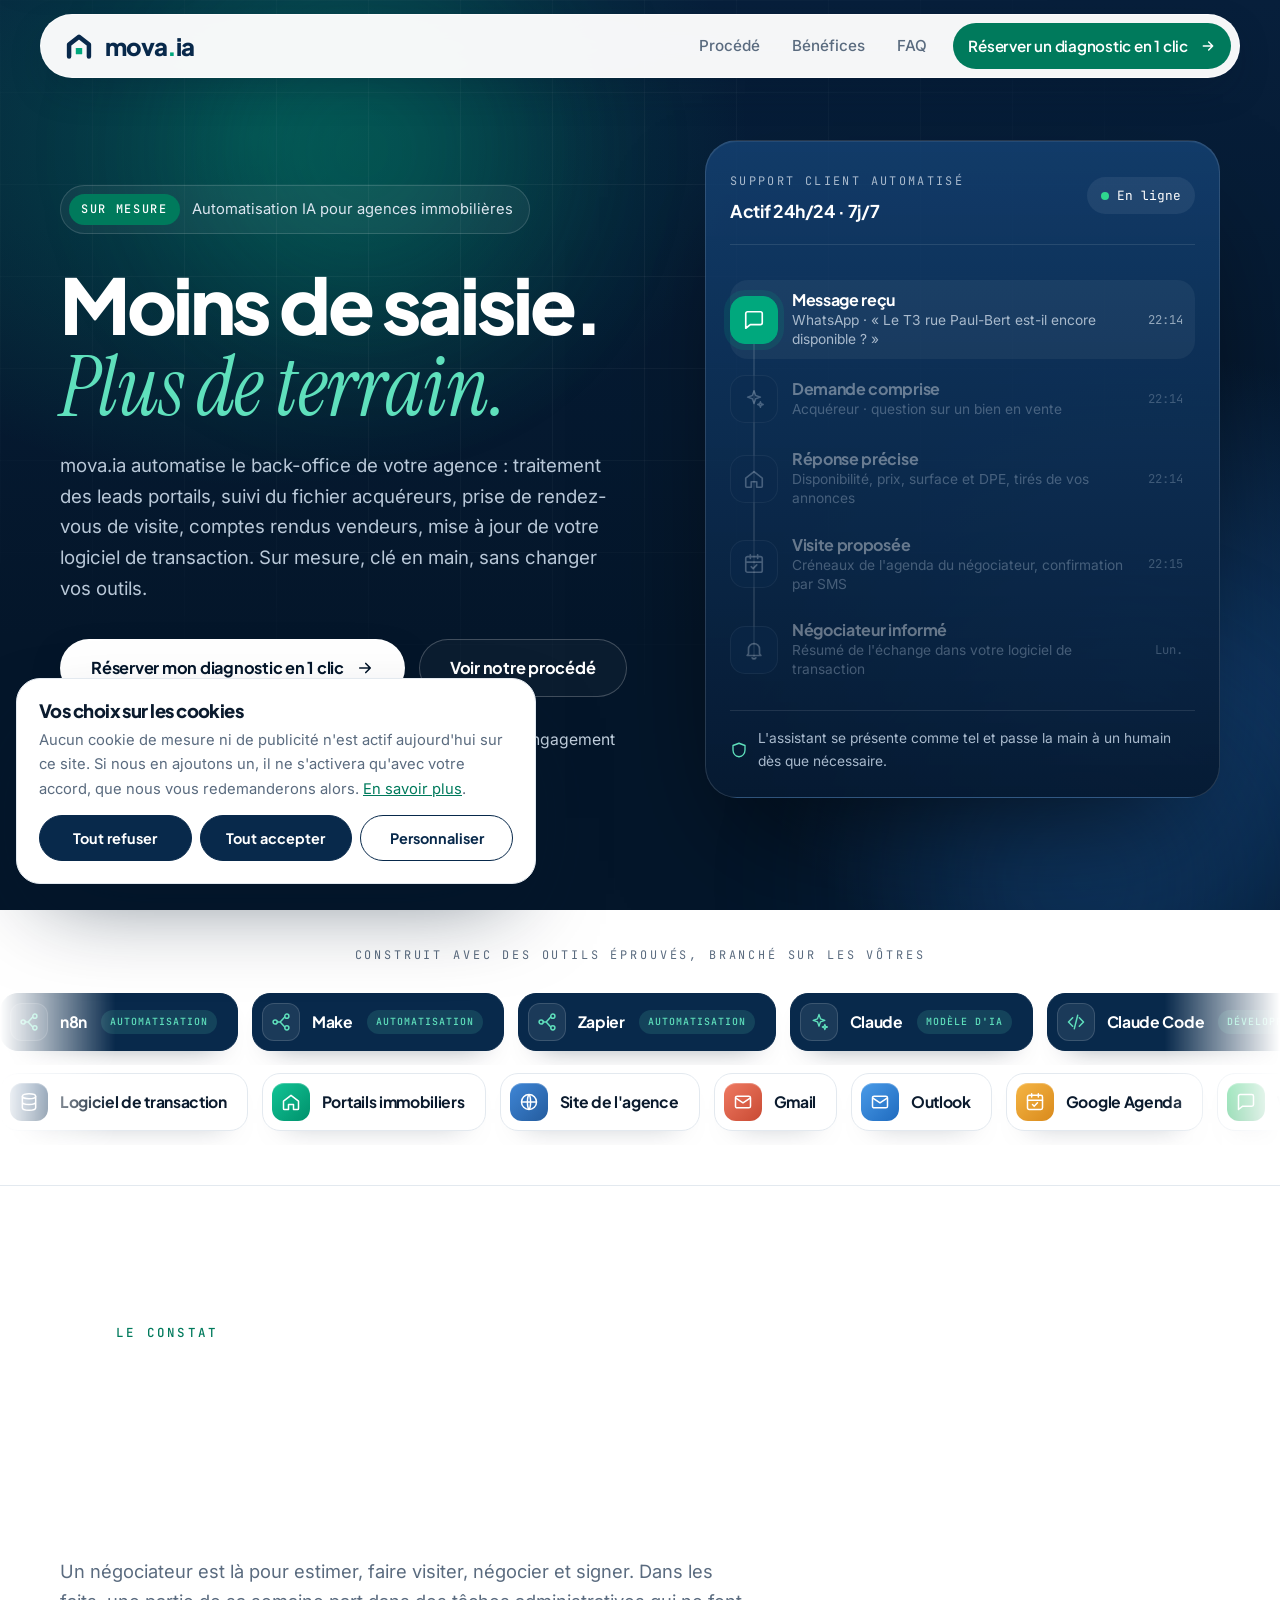
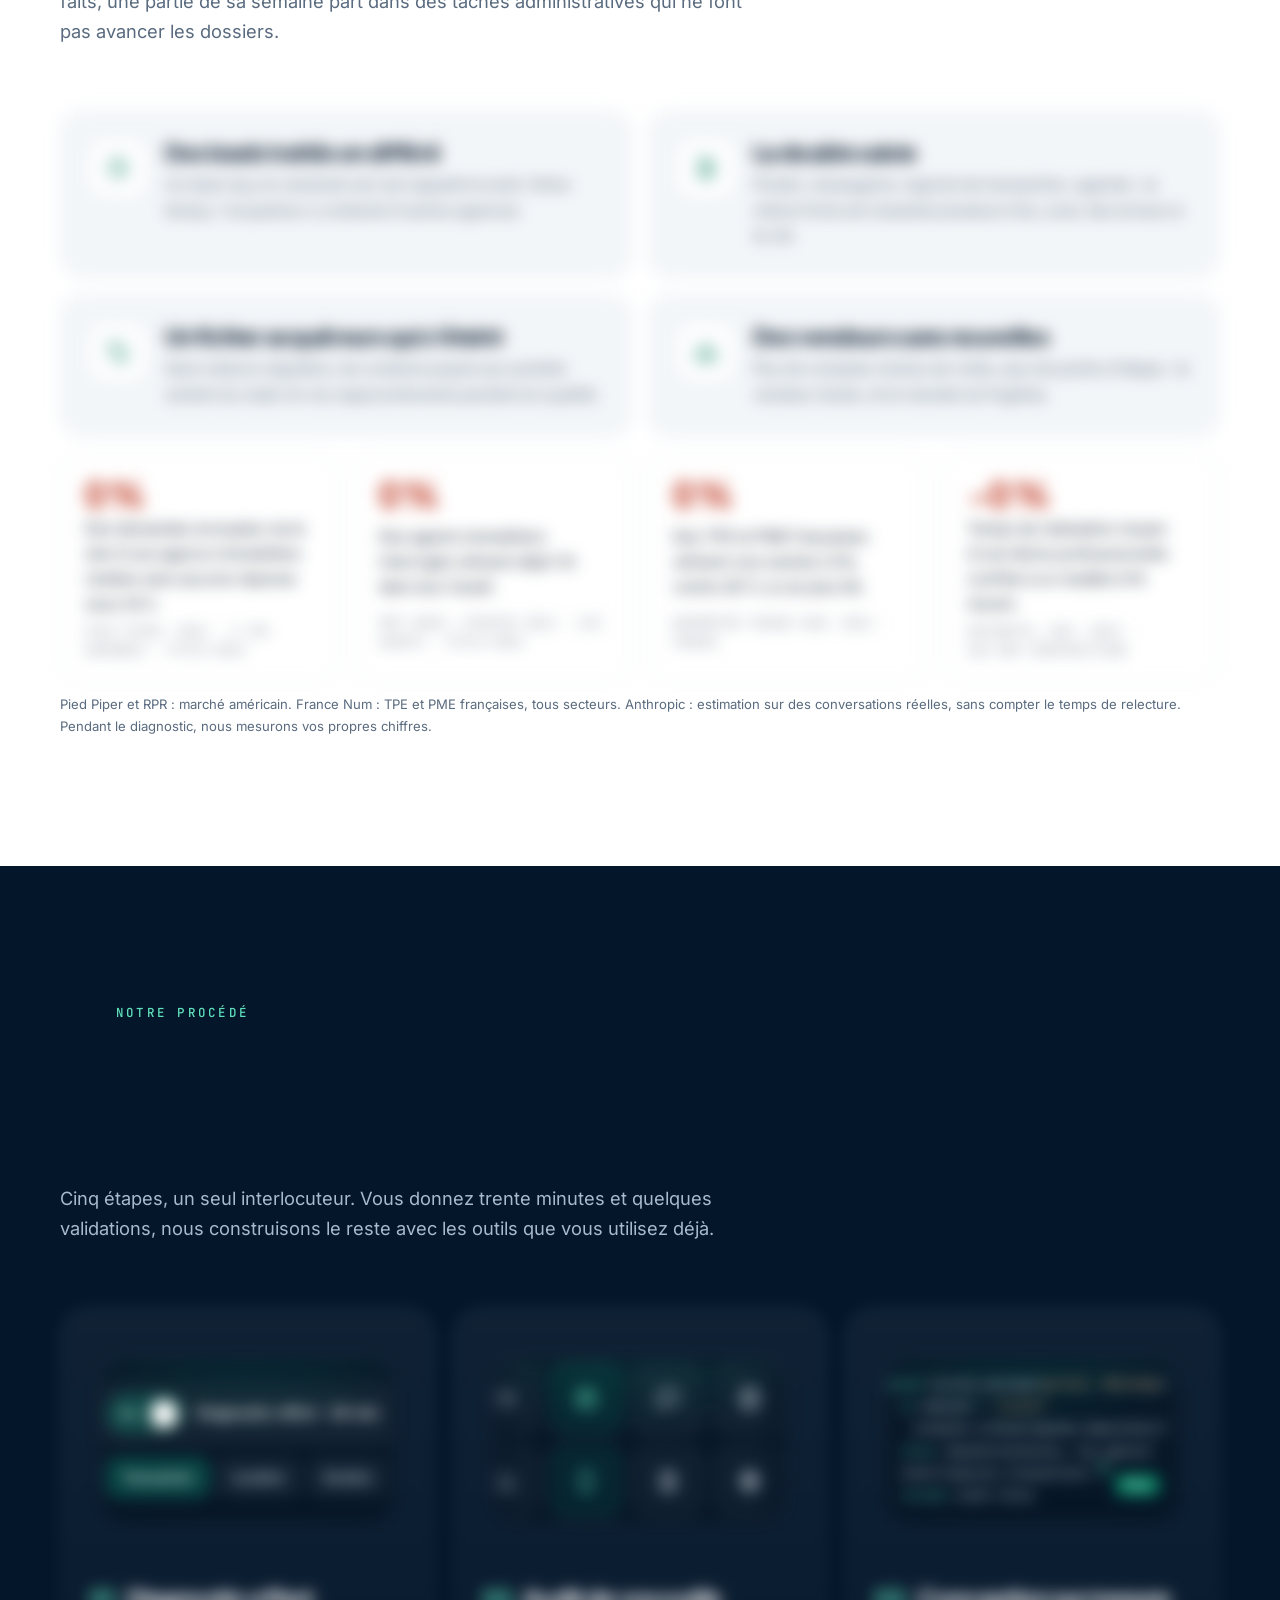
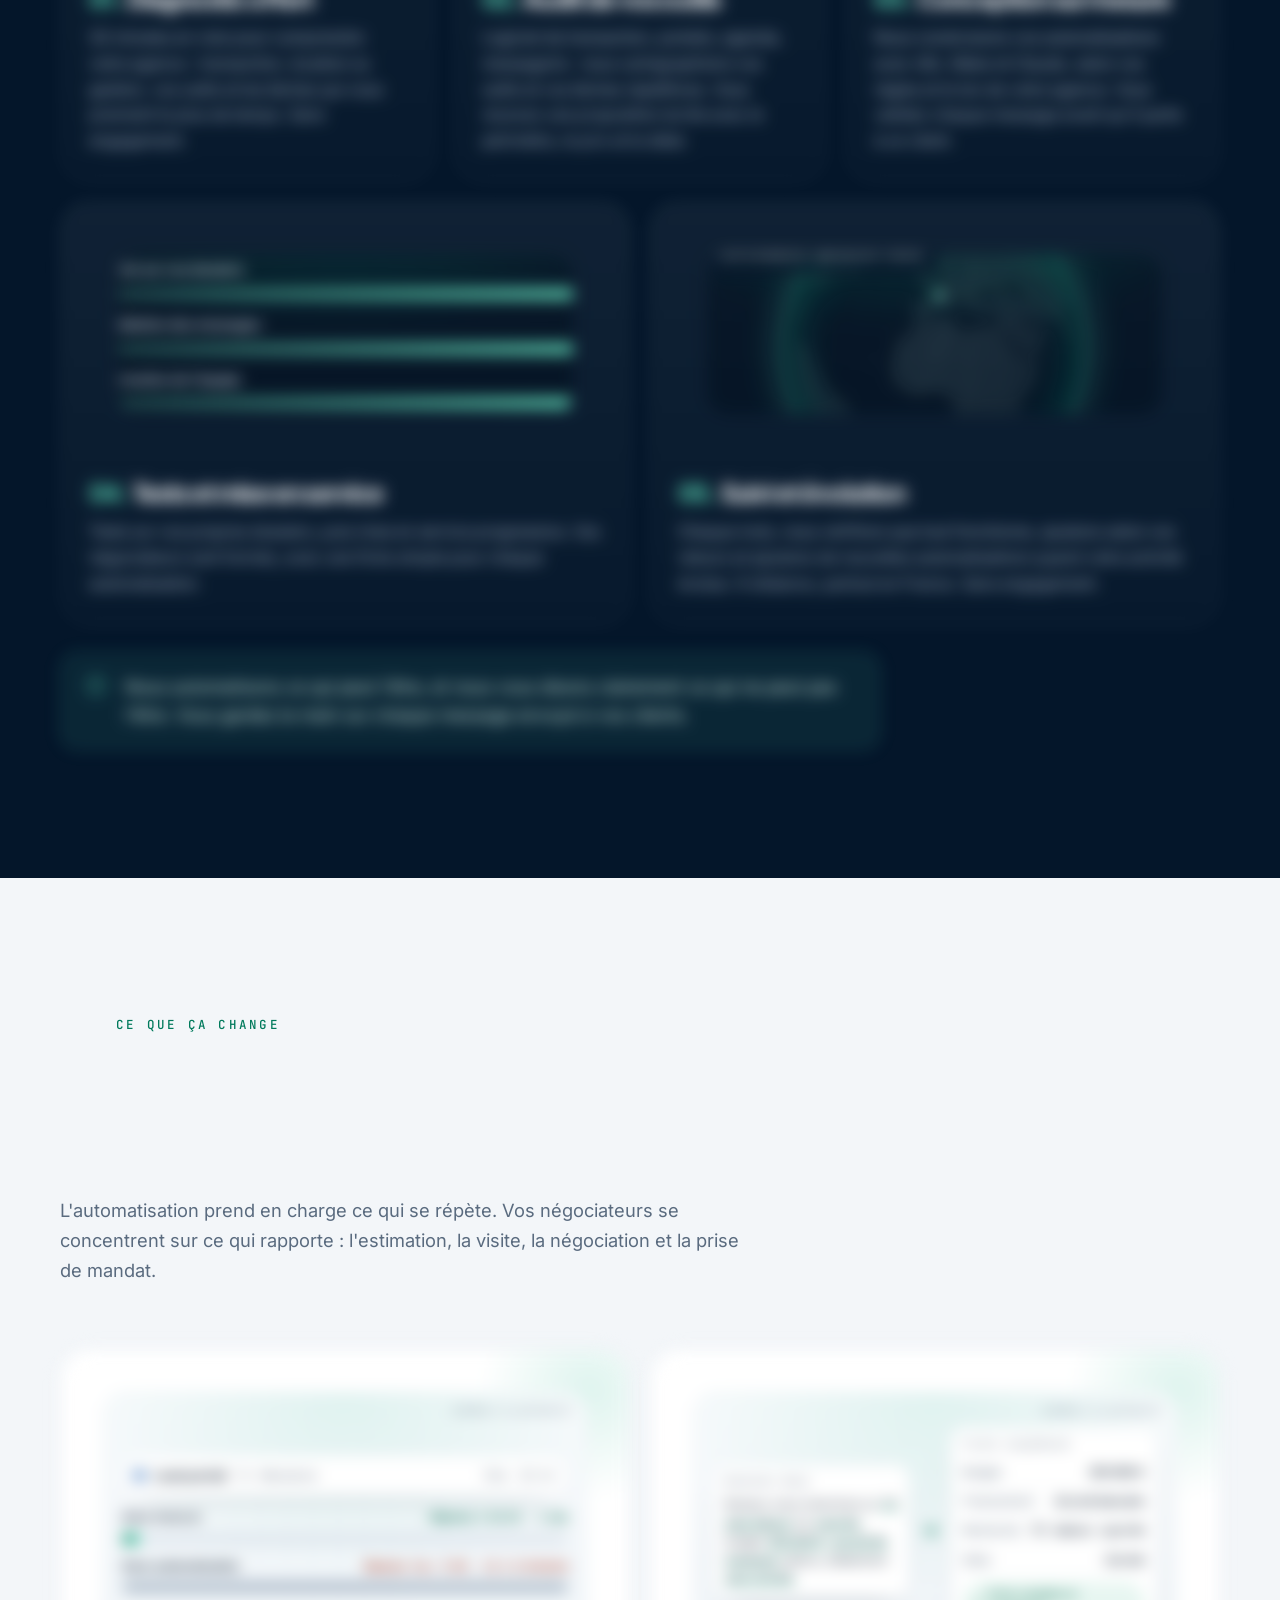
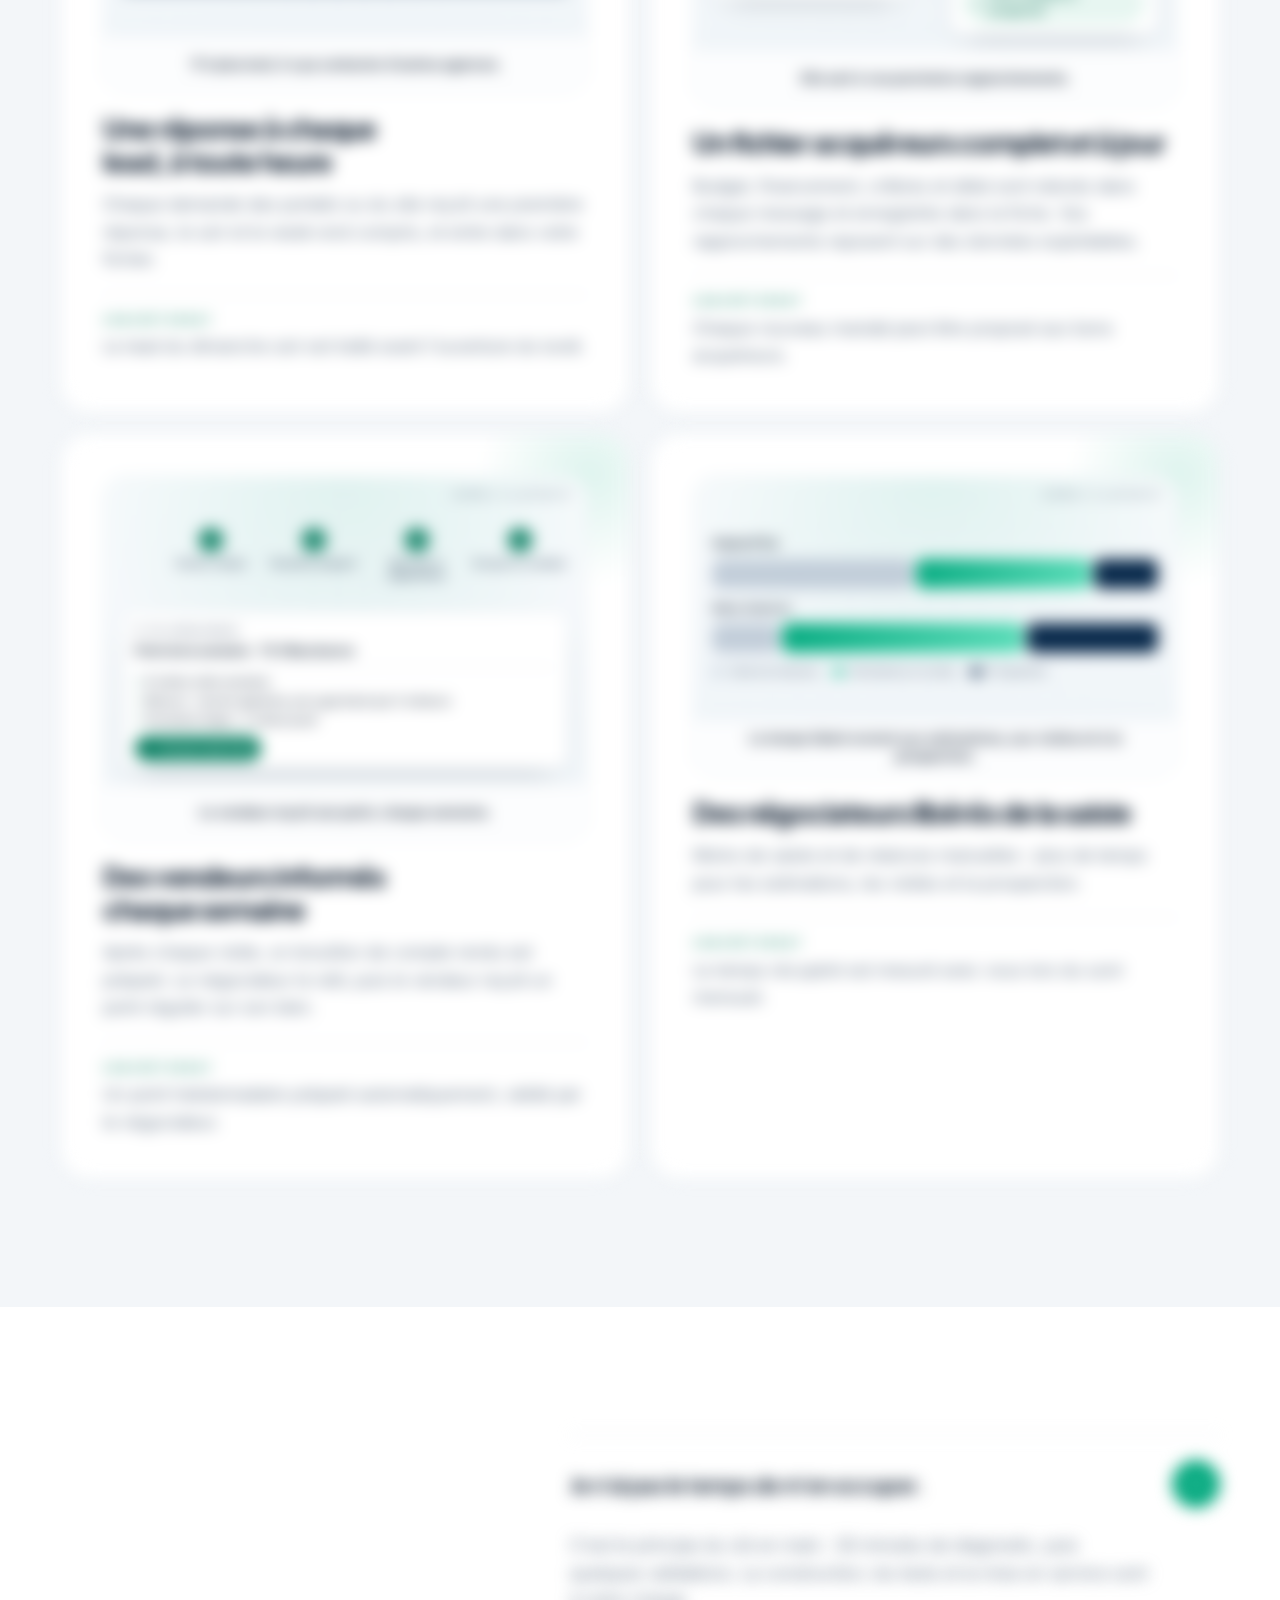
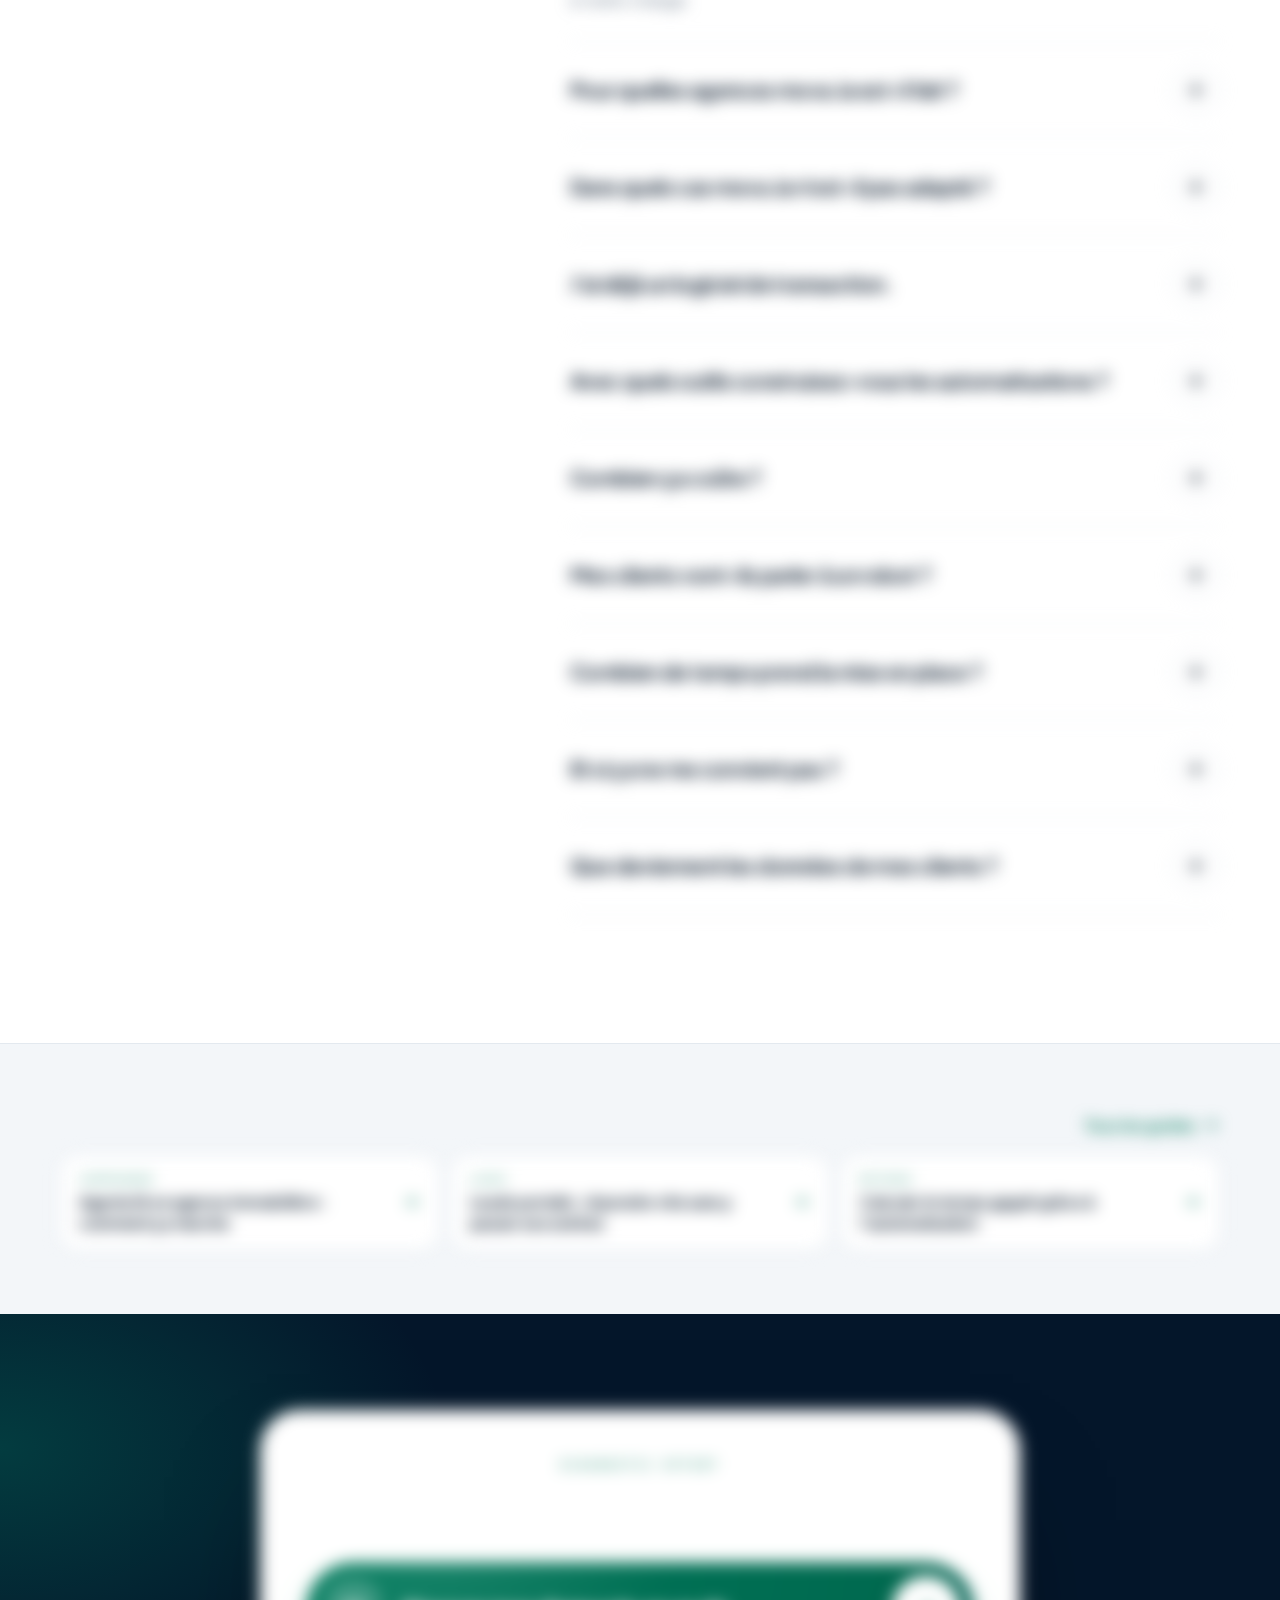
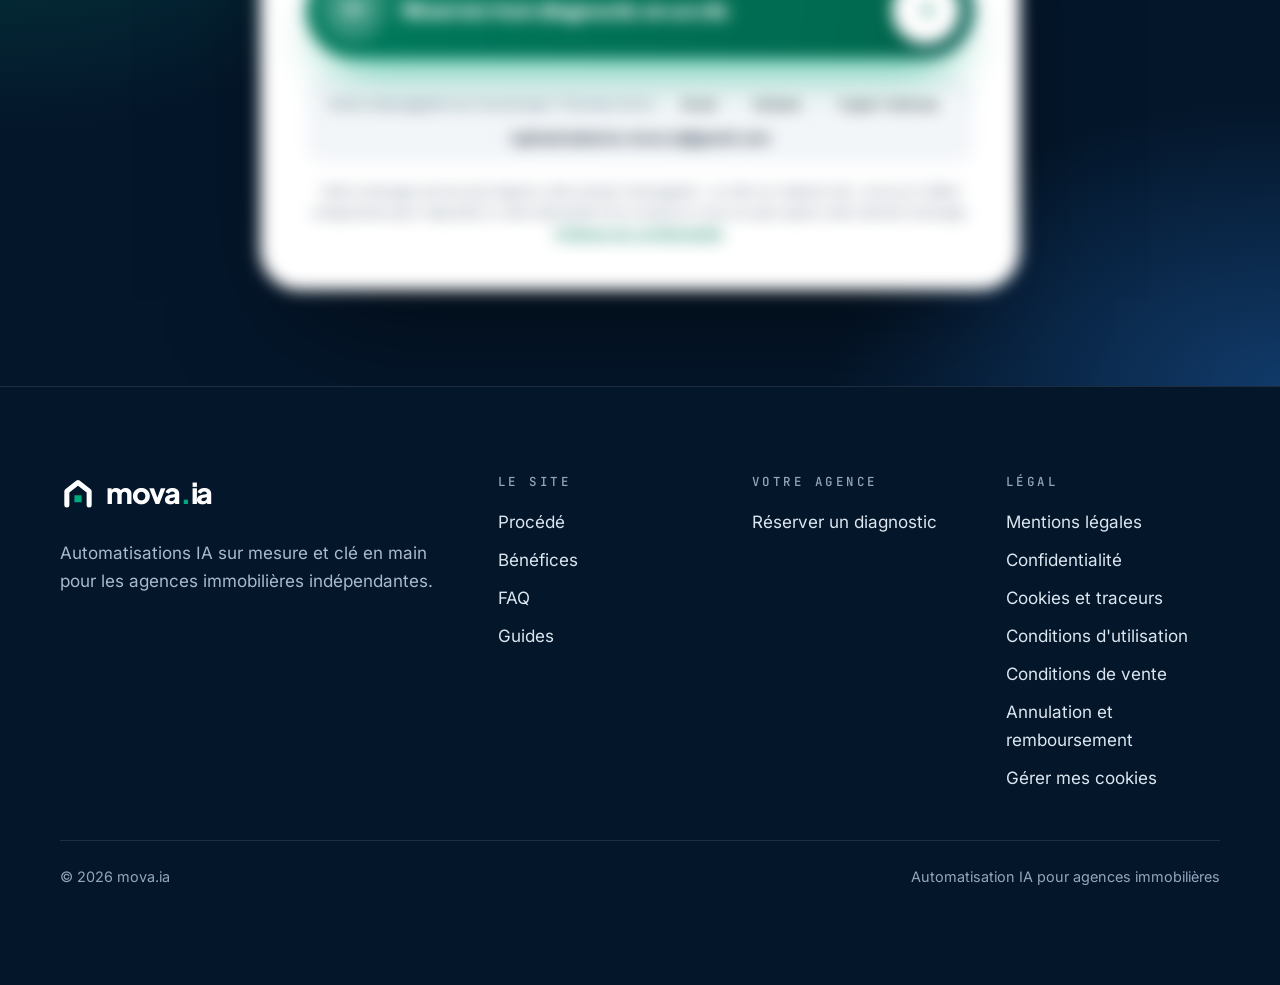
==== commit 260b97a2: "Supprime le simulateur et refait les quatre scènes de « Ce que ça change » - Retire la section « Com" ====
--- a/site/index.html
+++ b/site/index.html
@@ -54,7 +54,6 @@
     <nav class="nav" aria-label="Navigation principale">
       <a href="#procede">Procédé</a>
       <a href="#benefices">Bénéfices</a>
-      <a href="#temps">Simulateur</a>
       <a href="#faq">FAQ</a>
       <a class="btn btn-sm" data-mail href="mailto:raphaelcabanne.mova.ia@gmail.com?subject=Demande%20de%20diagnostic%20offert">Réserver un diagnostic en 1 clic <svg width="16" height="16"><use href="#i-arrow"/></svg></a>
     </nav>
@@ -62,7 +61,6 @@
     <nav class="menu" id="menu" aria-label="Menu">
       <a href="#procede">Procédé</a>
       <a href="#benefices">Bénéfices</a>
-      <a href="#temps">Simulateur</a>
       <a href="#faq">FAQ</a>
       <a href="guides/index.html">Guides</a>
       <a class="btn btn-block" data-mail href="mailto:raphaelcabanne.mova.ia@gmail.com?subject=Demande%20de%20diagnostic%20offert">Réserver un diagnostic en 1 clic <svg width="16" height="16"><use href="#i-arrow"/></svg></a>
@@ -206,81 +204,56 @@
     </div>
     <div class="bens" data-stagger>
       <article class="ben rv">
-        <div class="bv" aria-hidden="true"><div class="tl2">
-          <span class="tl2-axis"></span><span class="tl2-fill"></span><span class="tl2-head"></span>
-          <span class="ev e1" style="--x:13%"><i class="ev-d"></i><span class="ev-l up"><b>Lead reçu</b><small>Dim. 22:14</small></span></span>
-          <span class="ev e2" style="--x:20%"><i class="ev-d"></i><span class="ev-l dn"><b>Réponse envoyée</b><small>Dim. 22:15</small></span></span>
-          <span class="ev e3" style="--x:96%"><i class="ev-d"></i><span class="ev-l up end"><b>Sans automatisation</b><small>Lun. 9:30</small></span></span>
-          <span class="tk" style="--x:0%">Dim. 20h</span><span class="tk mid" style="--x:50%">Minuit</span><span class="tk end" style="--x:100%">Lun. 10h</span>
-        </div></div>
-        <h3>Réactivité sur chaque lead</h3>
-        <p>Chaque contact entrant reçoit une réponse et entre dans votre fichier, y compris le soir et le week-end.</p>
+        <div class="bv bv-a" aria-hidden="true"><span class="bv-tag">Exemple illustratif</span>
+          <div class="sc la">
+            <div class="la-in"><span class="la-dot"></span><b>Lead portail</b><small>T3 · Villeurbanne</small><time>Dim. 22:14</time></div>
+            <div class="la-lane la-yes"><div class="la-top"><span>Avec mova.ia</span><em>Réponse à 22:15 · 1 min</em></div><span class="la-track"><i class="la-fill"></i></span></div>
+            <div class="la-lane la-no"><div class="la-top"><span>Sans automatisation</span><span class="st"><em class="w">En attente…</em><em class="d">Réponse lun. 9:30 · 11 h d'attente</em></span></div><span class="la-track"><i class="la-fill"></i></span></div>
+          </div>
+          <div class="cap"><span>Dimanche 22:14 : un acquéreur écrit via un portail.</span><span>Avec mova.ia, la réponse part en 1 minute.</span><span>Sans automatisation, le lead attend le lundi matin.</span><span>11 h plus tard, il a pu contacter d'autres agences.</span></div></div>
+        <h3>Une réponse à chaque lead, à toute heure</h3>
+        <p>Chaque demande des portails ou du site reçoit une première réponse, le soir et le week-end compris, et entre dans votre fichier.</p>
         <p class="conc"><b>Concrètement</b>Le lead du dimanche soir est traité avant l'ouverture du lundi.</p>
       </article>
       <article class="ben rv">
-        <div class="bv" aria-hidden="true"><div class="fiche">
-          <div class="fiche-h"><span class="fiche-av">CM</span><div><b>Camille M.</b><small>Fiche acquéreur</small></div><span class="fiche-ok" style="--r:4"><svg width="11" height="11"><use href="#i-check"/></svg> Complète</span></div>
-          <ul><li style="--r:0"><small>Budget</small><b>350 000 €</b></li><li style="--r:1"><small>Financement</small><b>Accord bancaire</b></li><li style="--r:2"><small>Recherche</small><b>T3 · balcon · Lyon 6e</b></li><li style="--r:3"><small>Délai</small><b>3 mois</b></li></ul>
-          <span class="fiche-bar"><i></i></span>
-        </div></div>
-        <h3>Un fichier acquéreurs fiable</h3>
-        <p>Budget, financement, critères et délai renseignés et tenus à jour. Vos rapprochements reposent sur des données exploitables.</p>
+        <div class="bv bv-b" aria-hidden="true"><span class="bv-tag">Exemple illustratif</span>
+          <div class="sc fb">
+            <div class="fb-msg"><small>Message reçu</small><p>Bonjour, nous cherchons un <mark class="m3">T3 avec balcon</mark> sur <mark class="m3">Lyon 6e</mark>, budget <mark class="m1">350 000 €</mark>, <mark class="m2">accord de la banque</mark> obtenu, idéalement <mark class="m4">pour cet été</mark>.</p></div>
+            <span class="fb-arrow"><svg width="20" height="20" aria-hidden="true"><use href="#i-arrow"/></svg></span>
+            <div class="fb-card"><small>Fiche acquéreur</small>
+              <ul><li class="r1"><span>Budget</span><b>350 000 €</b></li><li class="r2"><span>Financement</span><b>Accord bancaire</b></li><li class="r3"><span>Recherche</span><b>T3 · balcon · Lyon 6e</b></li><li class="r4"><span>Délai</span><b>Cet été</b></li></ul>
+              <span class="fb-ok"><svg width="11" height="11" aria-hidden="true"><use href="#i-check"/></svg> Fiche complète et enregistrée</span></div>
+          </div>
+          <div class="cap"><span>Un acquéreur écrit en texte libre.</span><span>L'assistant relève ses critères : budget, financement, recherche, délai.</span><span>La fiche est complète et enregistrée, sans ressaisie.</span><span>Elle sert à vos prochains rapprochements.</span></div></div>
+        <h3>Un fichier acquéreurs complet et à jour</h3>
+        <p>Budget, financement, critères et délai sont relevés dans chaque message et enregistrés dans la fiche. Vos rapprochements reposent sur des données exploitables.</p>
         <p class="conc"><b>Concrètement</b>Chaque nouveau mandat peut être proposé aux bons acquéreurs.</p>
       </article>
       <article class="ben rv">
-        <div class="bv" aria-hidden="true"><div class="wkv">
-          <div class="wk"><span class="wk-line"><i></i></span><span class="wk-d" style="--w:0">S1</span><span class="wk-d" style="--w:1">S2</span><span class="wk-d" style="--w:2">S3</span><span class="wk-d" style="--w:3">S4</span></div>
-          <div class="wk-n"><span class="wk-i"><svg width="16" height="16"><use href="#i-mail"/></svg></span><div><b>Point hebdomadaire envoyé au vendeur</b><small>6 visites · 2 retours · 1 offre</small></div></div>
-        </div></div>
-        <h3>Des vendeurs mieux suivis</h3>
-        <p>Comptes rendus de visite et points d'étape réguliers : le vendeur voit le travail fourni et garde confiance dans l'agence.</p>
-        <p class="conc"><b>Concrètement</b>Un compte rendu préparé après chaque visite, validé par le négociateur.</p>
+        <div class="bv bv-c" aria-hidden="true"><span class="bv-tag">Exemple illustratif</span>
+          <div class="sc vc">
+            <ol class="vc-steps"><li class="v1"><i>1</i>Visites notées</li><li class="v2"><i>2</i>Brouillon préparé</li><li class="v3"><i>3</i>Relu par le négociateur</li><li class="v4"><i>4</i>Envoyé au vendeur</li></ol>
+            <div class="vc-mail"><div class="vc-h"><span>À : M. et Mme Martin</span><b>Point de la semaine · T4 Villeurbanne</b></div>
+              <ul><li class="t1">6 visites cette semaine</li><li class="t2">Retours : volume apprécié, prix jugé élevé par 3 visiteurs</li><li class="t3">Prochaine étape : 2 visites jeudi</li></ul>
+              <span class="vc-st"><span class="st1">Brouillon</span><span class="st2"><svg width="11" height="11" aria-hidden="true"><use href="#i-check"/></svg> Validé par le négociateur</span><span class="st3"><svg width="11" height="11" aria-hidden="true"><use href="#i-check"/></svg> Envoyé lundi 8:00</span></span></div>
+          </div>
+          <div class="cap"><span>Après chaque visite, le négociateur note ses retours.</span><span>L'IA prépare le brouillon du point hebdomadaire.</span><span>Le négociateur le relit et le valide.</span><span>Le vendeur reçoit son point, chaque semaine.</span></div></div>
+        <h3>Des vendeurs informés chaque semaine</h3>
+        <p>Après chaque visite, un brouillon de compte rendu est préparé. Le négociateur le relit, puis le vendeur reçoit un point régulier sur son bien.</p>
+        <p class="conc"><b>Concrètement</b>Un point hebdomadaire préparé automatiquement, validé par le négociateur.</p>
       </article>
       <article class="ben rv">
-        <div class="bv" aria-hidden="true"><div class="sem">
-          <div class="sem-h"><span>Lun</span><span>Mar</span><span>Mer</span><span>Jeu</span><span>Ven</span></div>
-          <div class="sem-g"><i class="f" style="--c:0"></i><i class="t"></i><i class="f" style="--c:1"></i><i class="t"></i><i class="f" style="--c:2"></i><i class="t"></i><i class="f" style="--c:3"></i><i class="t"></i><i class="a"></i><i class="t"></i><i class="f" style="--c:4"></i><i class="t"></i><i class="f" style="--c:5"></i><i class="t"></i><i class="t"></i><i class="a"></i><i class="t"></i><i class="f" style="--c:6"></i><i class="t"></i><i class="a"></i></div>
-          <div class="sem-l"><span><i class="g"></i>Terrain</span><span><i class="m"></i>Saisie et relances</span></div>
-        </div></div>
-        <h3>Des négociateurs sur le terrain</h3>
-        <p>Moins de saisie, moins de relances manuelles : plus de temps pour les estimations, les visites et la prospection.</p>
+        <div class="bv bv-d" aria-hidden="true"><span class="bv-tag">Exemple illustratif</span>
+          <div class="sc wk2">
+            <div class="wk2-row wk2-before"><span class="wk2-l">Aujourd'hui</span><div class="wk2-bar"><i class="s-a"></i><i class="s-b"></i><i class="s-c"></i></div></div>
+            <div class="wk2-row wk2-after"><span class="wk2-l">Avec mova.ia</span><div class="wk2-bar"><i class="s-a"></i><i class="s-b"></i><i class="s-c"></i></div></div>
+            <div class="wk2-lg"><span><i class="s-a"></i>Saisie et relances</span><span><i class="s-b"></i>Estimations et visites</span><span><i class="s-c"></i>Prospection</span></div>
+          </div>
+          <div class="cap"><span>Aujourd'hui, une grande part de la semaine part en saisie et en relances.</span><span>L'automatisation reprend ces tâches répétitives.</span><span>Le temps libéré revient aux estimations, aux visites et à la prospection.</span></div></div>
+        <h3>Des négociateurs libérés de la saisie</h3>
+        <p>Moins de saisie et de relances manuelles : plus de temps pour les estimations, les visites et la prospection.</p>
         <p class="conc"><b>Concrètement</b>Le temps récupéré est mesuré avec vous lors du suivi mensuel.</p>
       </article>
-    </div>
-  </div>
-</section>
-
-<!-- ================= SIMULATEUR ================= -->
-<section class="sec sec--soft" id="temps">
-  <div class="wrap">
-    <div class="sim rv">
-      <div>
-        <h2>Combien d'heures votre agence consacre-t-elle à <span class="it">l'administratif</span> ?</h2>
-        <p class="lede">Estimez le temps passé aujourd'hui, et ce qu'il vous coûte.</p>
-        <div class="sl">
-          <label for="s-leads">Leads reçus par mois <output class="vp" id="o-leads" for="s-leads">80</output></label>
-          <input class="range" id="s-leads" type="range" min="10" max="400" step="5" value="80">
-        </div>
-        <div class="sl">
-          <label for="s-min">Minutes par lead (saisie, rappel, relance) <output class="vp" id="o-min" for="s-min">12 min</output></label>
-          <input class="range" id="s-min" type="range" min="2" max="40" step="1" value="12">
-        </div>
-        <div class="sl">
-          <label for="s-admin">Heures d'administratif par semaine <output class="vp" id="o-admin" for="s-admin">6 h</output></label>
-          <input class="range" id="s-admin" type="range" min="0" max="30" step="1" value="6">
-        </div>
-        <div class="rate" role="group" aria-label="Coût horaire chargé"><span>Coût horaire chargé</span><button type="button" data-rate="25" aria-pressed="false">25 €</button><button type="button" data-rate="35" aria-pressed="true">35 €</button><button type="button" data-rate="45" aria-pressed="false">45 €</button></div>
-      </div>
-      <div class="res" aria-live="polite">
-        <span class="res-l">Temps passé aujourd'hui</span>
-        <div class="res-big"><b id="r-total">42 h</b><span>/ mois</span></div>
-        <p class="res-sub" id="r-days">Soit environ 6 jours de travail par mois.</p>
-        <div class="bar-row"><div><span>Traitement des leads</span><b id="r-leads">16 h</b></div><span class="bar"><i id="b-leads" style="--w:38%"></i></span></div>
-        <div class="bar-row"><div><span>Annonces, comptes rendus, dossiers</span><b id="r-admin">26 h</b></div><span class="bar bar--b"><i id="b-admin" style="--w:62%"></i></span></div>
-        <div class="res-val"><span>Valeur de ce temps</span><b id="r-value">1 470 € / mois</b></div>
-        <a class="btn btn-white btn-block" href="#appel">Chiffrer ce qui s'automatise <svg width="18" height="18"><use href="#i-arrow"/></svg></a>
-        <p class="res-note">Ce calcul mesure le temps que vous y consacrez aujourd'hui. La part automatisable se chiffre tâche par tâche pendant le diagnostic. Aucun gain n'est annoncé à l'avance.</p>
-      </div>
     </div>
   </div>
 </section>
@@ -292,6 +265,7 @@
       <p class="eyebrow">Vos objections</p>
       <h2>Ce que les directeurs d'agence nous demandent.</h2>
       <p class="lede">Une autre question ? Posez-la pendant le diagnostic.</p>
+      <a class="btn btn-green" data-mail href="mailto:raphaelcabanne.mova.ia@gmail.com?subject=Demande%20de%20diagnostic%20offert">Réserver mon diagnostic en 1 clic <svg width="18" height="18"><use href="#i-arrow"/></svg></a>
     </div>
     <div class="faq rv">
       <details open><summary>Je n'ai pas le temps de m'en occuper.<span class="pm" aria-hidden="true"></span></summary><p>C'est le principe du clé en main : 30 minutes de diagnostic, puis quelques validations. La construction, les tests et la mise en service sont à notre charge.</p></details>
@@ -344,7 +318,7 @@
       </div>
       <div>
         <h3 class="foot-h">Le site</h3>
-        <ul><li><a href="#procede">Procédé</a></li><li><a href="#benefices">Bénéfices</a></li><li><a href="#temps">Simulateur</a></li><li><a href="#faq">FAQ</a></li><li><a href="guides/index.html">Guides</a></li></ul>
+        <ul><li><a href="#procede">Procédé</a></li><li><a href="#benefices">Bénéfices</a></li><li><a href="#faq">FAQ</a></li><li><a href="guides/index.html">Guides</a></li></ul>
       </div>
       <div>
         <h3 class="foot-h">Votre agence</h3>
--- a/site/styles.css
+++ b/site/styles.css
@@ -153,35 +153,8 @@
 /* ---------- Exemples ---------- */
 
 /* ---------- Simulateur de temps ---------- */
-.sim { display: grid; grid-template-columns: minmax(0, 1fr) minmax(0, 1fr); gap: clamp(32px, 5vw, 64px); padding: clamp(30px, 5.5vw, 68px); border-radius: var(--r-xl); color: #fff; background: radial-gradient(70% 70% at 95% 0%, rgba(0, 168, 125, .28), transparent 60%), linear-gradient(170deg, #0d3664, #061c35 60%, var(--ink)); box-shadow: 0 60px 120px -60px rgba(4, 22, 42, .8); }
-.sim h2 { color: #fff; font-size: clamp(1.9rem, 3.8vw, 3rem); }
-.sim .it { color: var(--mint); }
-.sim .lede { color: var(--on-dark-2); }
-.sl { margin-top: 34px; display: grid; gap: 14px; }
-.sl + .sl { margin-top: 28px; }
-.sl label { display: flex; align-items: center; justify-content: space-between; gap: 16px; font-size: 1rem; color: #dce6f0; }
-.vp { flex: none; padding: 9px 14px; border-radius: 14px; background: rgba(255, 255, 255, .08); font-family: var(--f-mono); color: #fff; font-variant-numeric: tabular-nums; white-space: nowrap; }
-.range { -webkit-appearance: none; appearance: none; width: 100%; height: 30px; background: transparent; cursor: pointer; --p: 50%; }
-.range::-webkit-slider-runnable-track { height: 8px; border-radius: 8px; background: linear-gradient(90deg, var(--mint), var(--green) var(--p), rgba(255, 255, 255, .12) var(--p)); }
-.range::-webkit-slider-thumb { -webkit-appearance: none; width: 28px; height: 28px; margin-top: -10px; border-radius: 50%; background: #fff; border: 6px solid var(--green); box-shadow: 0 6px 16px rgba(0, 0, 0, .35); }
-.range::-moz-range-track { height: 8px; border-radius: 8px; background: rgba(255, 255, 255, .12); }
-.range::-moz-range-progress { height: 8px; border-radius: 8px; background: linear-gradient(90deg, var(--mint), var(--green)); }
-.range::-moz-range-thumb { width: 18px; height: 18px; border-radius: 50%; background: #fff; border: 6px solid var(--green); }
-.range:focus-visible { outline: 0; }
-.range:focus-visible::-webkit-slider-thumb { box-shadow: 0 0 0 6px rgba(95, 224, 188, .35); }
-.res { align-self: center; display: flex; flex-direction: column; gap: 20px; padding: clamp(24px, 3.4vw, 38px); border-radius: var(--r-lg); border: 1px solid rgba(255, 255, 255, .13); background: rgba(255, 255, 255, .035); }
-.res-l { font-family: var(--f-mono); font-size: .78rem; letter-spacing: .24em; text-transform: uppercase; color: var(--on-dark-2); }
-.res-big { display: flex; align-items: baseline; gap: 10px; flex-wrap: wrap; margin-top: -6px; }
-.res-big b { font-family: var(--f-display); font-weight: 800; font-size: clamp(3rem, 6vw, 4.6rem); letter-spacing: -0.055em; line-height: 1; font-variant-numeric: tabular-nums; }
-.res-big span { font-size: 1.25rem; color: var(--on-dark-2); }
-.res-sub { margin-top: -10px; color: #dce6f0; }
-.bar-row { display: grid; gap: 9px; }
-.bar-row div { display: flex; justify-content: space-between; gap: 12px; font-size: .96rem; color: #dce6f0; }
-.bar-row div b { font-family: var(--f-mono); font-weight: 500; color: #fff; white-space: nowrap; }
 .bar { height: 10px; border-radius: 99px; background: rgba(255, 255, 255, .08); overflow: hidden; }
 .bar i { display: block; height: 100%; width: var(--w, 0%); border-radius: inherit; background: linear-gradient(90deg, var(--mint), var(--green)); transition: width .6s var(--ease); }
-.bar--b i { background: linear-gradient(90deg, #8fb3d9, #4f7fb3); }
-.res-note { font-size: .86rem; color: var(--on-dark-3); }
 
 /* ---------- Méthode ---------- */
 
@@ -308,14 +281,6 @@
 @media (prefers-reduced-motion: no-preference) { .motion .pact.in .pact-x { animation: spinX 6s var(--ease) infinite; } }
 @keyframes spinX { 0%, 70% { transform: rotate(0); } 85%, 100% { transform: rotate(180deg); } }
 
-.rate { display: flex; flex-wrap: wrap; align-items: center; gap: 8px; margin-top: 30px; }
-.rate span { margin-right: 6px; color: #dce6f0; font-size: 1rem; }
-.rate button { padding: 9px 16px; border-radius: 999px; border: 1px solid rgba(255, 255, 255, .22); background: transparent; color: #dce6f0; font: 500 .92rem var(--f-mono); cursor: pointer; transition: background .2s, color .2s, border-color .2s; }
-.rate button:hover { border-color: rgba(255, 255, 255, .5); }
-.rate button[aria-pressed="true"] { background: #fff; border-color: #fff; color: var(--ink); }
-.res-val { display: flex; align-items: baseline; justify-content: space-between; gap: 12px; flex-wrap: wrap; padding: 16px 18px; border-radius: 18px; background: rgba(95, 224, 188, .08); border: 1px solid rgba(95, 224, 188, .26); }
-.res-val span { color: #dce6f0; font-size: .96rem; }
-.res-val b { font-family: var(--f-display); font-weight: 800; font-size: 1.9rem; letter-spacing: -0.045em; font-variant-numeric: tabular-nums; }
 
 @media (max-width: 1000px) {
   .float--a { right: 10px; }
@@ -642,100 +607,6 @@
 @keyframes bmY { 0% { transform: translateY(-220px); opacity: 0; } 6% { opacity: 1; } 46% { opacity: 1; } 55%, 100% { transform: translateY(1100px); opacity: 0; } }
 @keyframes auA { to { transform: translate(18%, 14%) scale(1.15); } }
 @keyframes auB { to { transform: translate(-16%, -10%) scale(1.1); } }
-
-/* =========================================================
-   Ce que ça change : illustrations
-   ========================================================= */
-.bv { --muted: #475a6f; position: relative; overflow: hidden; height: 200px; margin-bottom: 6px; padding: 18px 22px; border-radius: 22px; border: 1px solid var(--line); display: grid; place-items: center; background: radial-gradient(80% 90% at 50% 0%, rgba(0, 168, 125, .1), transparent 70%), linear-gradient(180deg, #f9fbfd, #eef4f8); }
-.bv::before { content: ""; position: absolute; inset: 0; background-image: linear-gradient(rgba(8, 41, 75, .055) 1px, transparent 1px), linear-gradient(90deg, rgba(8, 41, 75, .055) 1px, transparent 1px); background-size: 26px 26px; -webkit-mask-image: radial-gradient(ellipse at center, #000 35%, transparent 80%); mask-image: radial-gradient(ellipse at center, #000 35%, transparent 80%); }
-.bv > * { position: relative; }
-
-/* 1. Dimanche soir : le lead et la réponse */
-.tl2 { width: 100%; height: 150px; }
-.tl2-axis, .tl2-fill { position: absolute; left: 0; top: 74px; height: 2px; border-radius: 2px; }
-.tl2-axis { right: 0; background: var(--line-2); }
-.tl2-fill { width: 100%; background: linear-gradient(90deg, var(--green), var(--mint)); transform-origin: left; }
-.tl2-head { position: absolute; top: 66px; left: 100%; width: 2px; height: 18px; margin-left: -1px; border-radius: 2px; background: var(--navy); }
-.ev { position: absolute; inset: 0; }
-.ev-d { position: absolute; top: 69px; left: var(--x); width: 12px; height: 12px; margin-left: -6px; border-radius: 50%; background: var(--navy); box-shadow: 0 0 0 4px #fff, 0 0 0 5px var(--line-2); }
-.e2 .ev-d { background: var(--green); box-shadow: 0 0 0 4px #fff, 0 0 0 9px rgba(0, 168, 125, .18); }
-.e3 .ev-d { background: #e3a08f; }
-.ev-l { position: absolute; left: var(--x); transform: translateX(-50%); display: grid; gap: 1px; padding: 6px 10px; border-radius: 10px; background: #fff; border: 1px solid var(--line); box-shadow: 0 10px 22px -16px rgba(4, 22, 42, .5); white-space: nowrap; text-align: center; }
-.ev-l.up { top: 12px; }
-.ev-l.dn { top: 88px; }
-.ev-l.end { transform: translateX(-92%); }
-.ev-l b { font-size: .74rem; letter-spacing: -0.01em; }
-.ev-l small { font-family: var(--f-mono); font-size: .6rem; color: var(--muted); }
-.e2 .ev-l { border-color: rgba(0, 168, 125, .45); }
-.e2 .ev-l b { color: var(--green-ink); }
-.e3 .ev-l b { color: var(--hot); }
-.tk { position: absolute; top: 138px; white-space: nowrap; left: var(--x); font-family: var(--f-mono); font-size: .58rem; letter-spacing: .06em; color: var(--muted); }
-.tk.mid { transform: translateX(-50%); }
-.tk.end { transform: translateX(-100%); }
-
-/* 2. Fiche acquéreur qui se complète */
-.fiche { width: 100%; max-width: 330px; padding: 10px 14px; border-radius: 16px; background: #fff; border: 1px solid var(--line); box-shadow: 0 18px 36px -24px rgba(4, 22, 42, .55); }
-.fiche-h { display: flex; align-items: center; gap: 10px; padding-bottom: 8px; border-bottom: 1px solid var(--line); }
-.fiche-h b { display: block; font-size: .84rem; }
-.fiche-h small { display: block; font-size: .66rem; color: var(--muted); }
-.fiche-av { width: 30px; height: 30px; flex: none; border-radius: 10px; display: grid; place-items: center; background: #2f6fbd; color: #fff; font-size: .64rem; font-weight: 700; }
-.fiche-ok { margin-left: auto; display: inline-flex; align-items: center; gap: 4px; padding: 3px 8px; border-radius: 999px; background: var(--green-tint); color: #04694f; font-size: .64rem; font-weight: 700; }
-.fiche ul { display: grid; gap: 2px; padding-top: 6px; }
-.fiche li { display: flex; justify-content: space-between; gap: 10px; padding: 1px 0; font-size: .72rem; }
-.fiche li small { color: var(--muted); font-size: .7rem; }
-.fiche li b { font-weight: 600; }
-.fiche-bar { display: block; height: 4px; margin-top: 8px; border-radius: 99px; background: var(--bg-2); overflow: hidden; }
-.fiche-bar i { display: block; height: 100%; border-radius: inherit; background: linear-gradient(90deg, var(--green), var(--mint)); transform-origin: left; }
-
-/* 3. Points hebdomadaires au vendeur */
-.wkv { width: 100%; max-width: 340px; display: grid; gap: 18px; }
-.wk { position: relative; display: flex; justify-content: space-between; }
-.wk-line { position: absolute; left: 17px; right: 17px; top: 50%; height: 2px; margin-top: -1px; background: var(--line-2); }
-.wk-line i { display: block; height: 100%; background: linear-gradient(90deg, var(--green), var(--mint)); transform-origin: left; }
-.wk-d { position: relative; width: 34px; height: 34px; border-radius: 50%; display: grid; place-items: center; background: var(--green-ink); color: #fff; font-family: var(--f-mono); font-size: .64rem; box-shadow: 0 0 0 4px #f3f7fa; }
-.wk-n { display: flex; align-items: center; gap: 10px; padding: 10px 12px; border-radius: 14px; background: #fff; border: 1px solid var(--line); box-shadow: 0 16px 30px -22px rgba(4, 22, 42, .55); }
-.wk-i { width: 32px; height: 32px; flex: none; border-radius: 10px; display: grid; place-items: center; background: var(--green-tint); color: var(--green-ink); }
-.wk-n b { display: block; font-size: .76rem; }
-.wk-n small { display: block; font-size: .68rem; color: var(--muted); }
-
-/* 4. La semaine du négociateur */
-.sem { width: 100%; max-width: 320px; display: grid; gap: 8px; }
-.sem-h, .sem-g { display: grid; grid-template-columns: repeat(5, minmax(0, 1fr)); gap: 6px; }
-.sem-h span { font-family: var(--f-mono); font-size: .6rem; letter-spacing: .08em; text-align: center; color: var(--muted); }
-.sem-g i { display: block; height: 20px; border-radius: 6px; }
-.sem-g .t, .sem-g .f, .sem-l .g { background: linear-gradient(135deg, var(--green), var(--mint)); }
-.sem-g .a, .sem-l .m { background: repeating-linear-gradient(135deg, #d5dee7 0 4px, #e4ebf1 4px 8px); }
-.sem-l { display: flex; gap: 16px; justify-content: center; margin-top: 2px; font-size: .68rem; color: var(--muted); }
-.sem-l span { display: flex; align-items: center; gap: 6px; }
-.sem-l i { width: 12px; height: 8px; border-radius: 3px; }
-
-@media (prefers-reduced-motion: no-preference) {
-  .motion .ben.in .tl2-fill { animation: tlFill 8s linear infinite; }
-  .motion .ben.in .tl2-head { animation: tlHead 8s linear infinite; }
-  .motion .ben.in .e1 { animation: tlE1 8s linear infinite; }
-  .motion .ben.in .e2 { animation: tlE2 8s linear infinite; }
-  .motion .ben.in .e3 { animation: tlE3 8s linear infinite; }
-  .motion .ben.in .fiche li, .motion .ben.in .fiche-ok { animation: recIn 7s var(--ease-out) infinite; animation-delay: calc(var(--r) * .45s); }
-  .motion .ben.in .fiche-bar i { animation: recBar 7s var(--ease-out) infinite; }
-  .motion .ben.in .wk-d { animation: wkOn 8s var(--ease-out) infinite; animation-delay: calc(var(--w) * .9s); }
-  .motion .ben.in .wk-line i { animation: wkLine 8s linear infinite; }
-  .motion .ben.in .wk-n { animation: wkN 8s var(--ease-out) infinite; }
-  .motion .ben.in .sem-g .f { animation: semF 8s var(--ease-out) infinite; animation-delay: calc(var(--c) * .35s); }
-}
-@keyframes tlFill { 0% { transform: scaleX(0); opacity: 1; } 80%, 92% { transform: scaleX(1); opacity: 1; } 100% { transform: scaleX(1); opacity: 0; } }
-@keyframes tlHead { 0% { left: 0%; opacity: 1; } 80%, 92% { left: 100%; opacity: 1; } 100% { left: 100%; opacity: 0; } }
-@keyframes tlE1 { 0%, 12% { opacity: 0; transform: translateY(6px); } 15%, 92% { opacity: 1; transform: none; } 100% { opacity: 0; } }
-@keyframes tlE2 { 0%, 16% { opacity: 0; transform: translateY(-6px); } 20%, 92% { opacity: 1; transform: none; } 100% { opacity: 0; } }
-@keyframes tlE3 { 0%, 76% { opacity: 0; transform: translateY(6px); } 80%, 92% { opacity: 1; transform: none; } 100% { opacity: 0; } }
-@keyframes recIn { 0% { opacity: 0; transform: translateX(-10px); } 9%, 88% { opacity: 1; transform: none; } 100% { opacity: 0; } }
-@keyframes recBar { 0% { transform: scaleX(.05); } 40%, 88% { transform: scaleX(1); } 100% { transform: scaleX(.05); } }
-@keyframes wkOn { 0% { background: #c9d4de; box-shadow: 0 0 0 4px #f3f7fa; } 6% { background: var(--green); box-shadow: 0 0 0 4px #f3f7fa, 0 0 0 10px rgba(0, 168, 125, .18); } 14%, 88% { background: var(--green); box-shadow: 0 0 0 4px #f3f7fa; } 100% { background: #c9d4de; } }
-@keyframes wkLine { 0% { transform: scaleX(0); } 34%, 88% { transform: scaleX(1); } 100% { transform: scaleX(0); } }
-@keyframes wkN { 0%, 38% { opacity: 0; transform: translateY(10px) scale(.97); } 44%, 88% { opacity: 1; transform: none; } 100% { opacity: 0; } }
-@keyframes semF { 0%, 8% { background: repeating-linear-gradient(135deg, #d5dee7 0 4px, #e4ebf1 4px 8px); transform: scale(1); } 12% { transform: scale(1.12); } 16%, 88% { background: linear-gradient(135deg, var(--green), var(--mint)); transform: none; } 100% { background: repeating-linear-gradient(135deg, #d5dee7 0 4px, #e4ebf1 4px 8px); } }
-@media (max-width: 640px) {
-  .bv { height: 190px; padding: 14px; }
-}
 
 /* =========================================================
    Accessibilité, informations légales et consentement
@@ -892,3 +763,185 @@
 .faq-ul b { color: var(--text); }
 .faq details[open] .faq-a { animation: rise .35s var(--ease) both; }
 @media (max-width: 640px) { .faq .faq-a { padding-right: 0; } }
+
+/* =========================================================
+   Ce que ça change : quatre scènes pas à pas
+   ========================================================= */
+.bv { --muted: #475a6f; position: relative; overflow: hidden; display: flex; flex-direction: column; min-height: 300px; margin-bottom: 6px; border-radius: 22px; border: 1px solid var(--line); background: radial-gradient(80% 90% at 50% 0%, rgba(0, 168, 125, .1), transparent 70%), linear-gradient(180deg, #f9fbfd, #eef4f8); }
+.bv::before { content: ""; position: absolute; inset: 0; background-image: linear-gradient(rgba(8, 41, 75, .05) 1px, transparent 1px), linear-gradient(90deg, rgba(8, 41, 75, .05) 1px, transparent 1px); background-size: 26px 26px; -webkit-mask-image: radial-gradient(ellipse at center, #000 30%, transparent 80%); mask-image: radial-gradient(ellipse at center, #000 30%, transparent 80%); pointer-events: none; }
+.bv-tag { position: absolute; top: 11px; right: 14px; z-index: 2; font-family: var(--f-mono); font-size: .56rem; letter-spacing: .14em; text-transform: uppercase; color: #566a80; }
+.sc { position: relative; flex: 1; display: grid; align-content: center; padding: 34px 18px 14px; }
+.cap { position: relative; flex: none; min-height: 56px; border-top: 1px solid var(--line); background: rgba(255, 255, 255, .82); }
+.cap span { position: absolute; inset: 0; display: grid; place-items: center; padding: 6px 16px; text-align: center; font-size: .84rem; line-height: 1.35; font-weight: 600; color: #1d2b3d; opacity: 0; }
+.cap span:last-child { opacity: 1; }
+.bv small { color: var(--muted); }
+.bv mark { color: inherit; }
+
+/* 1. Réponse à chaque lead : deux files d'attente */
+.la { gap: 12px; }
+.la-in { display: flex; align-items: center; gap: 10px; padding: 9px 12px; border-radius: 14px; background: #fff; border: 1px solid var(--line); box-shadow: 0 12px 24px -18px rgba(4, 22, 42, .5); font-size: .76rem; }
+.la-in b { font-size: .8rem; }
+.la-in time { margin-left: auto; font-family: var(--f-mono); font-size: .68rem; color: var(--muted); white-space: nowrap; }
+.la-dot { width: 9px; height: 9px; flex: none; border-radius: 50%; background: #2f6fbd; box-shadow: 0 0 0 4px rgba(47, 111, 189, .18); }
+.la-lane { display: grid; gap: 5px; }
+.la-top { display: flex; justify-content: space-between; align-items: baseline; gap: 8px; font-size: .74rem; font-weight: 700; }
+.la-top em, .la-top .st { font-style: normal; font-family: var(--f-mono); font-size: .64rem; font-weight: 600; text-align: right; }
+.la-top .st { display: grid; }
+.la-top .st > em { grid-area: 1 / 1; }
+.la-yes em { color: #04694f; }
+.la-no em { color: #a83a25; }
+.la-no .w { opacity: 0; }
+.la-track { display: block; height: 12px; border-radius: 99px; background: #dfe7ee; overflow: hidden; }
+.la-fill { display: block; height: 100%; border-radius: inherit; transform-origin: left; }
+.la-no .la-fill { width: 100%; background: repeating-linear-gradient(135deg, #a6b4c3 0 6px, #bcc8d4 6px 12px); }
+.la-yes .la-fill { width: 4%; min-width: 12px; background: linear-gradient(90deg, var(--green-ink), var(--mint)); }
+
+/* 2. Fiche acquéreur : du message libre aux critères */
+.fb { grid-template-columns: minmax(0, 1fr) auto minmax(0, 1.05fr); gap: 10px; align-items: center; }
+.fb-msg, .fb-card { padding: 10px 12px; border-radius: 14px; background: #fff; border: 1px solid var(--line); box-shadow: 0 12px 24px -18px rgba(4, 22, 42, .5); }
+.fb small { display: block; margin-bottom: 5px; font-family: var(--f-mono); font-size: .58rem; letter-spacing: .12em; text-transform: uppercase; }
+.fb-msg p { font-size: .72rem; line-height: 1.6; color: #1d2b3d; }
+.fb-msg mark { padding: 0 1px; background: linear-gradient(rgba(0, 168, 125, .3), rgba(0, 168, 125, .3)) left bottom / 100% 45% no-repeat; }
+.fb-arrow { color: var(--green-ink); display: grid; }
+.fb-card ul { display: grid; gap: 2px; }
+.fb-card li { display: flex; justify-content: space-between; gap: 8px; padding: 4px 0; font-size: .7rem; border-bottom: 1px dashed var(--line); }
+.fb-card li span { color: var(--muted); }
+.fb-card li b { font-weight: 600; text-align: right; }
+.fb-ok { display: flex; align-items: center; gap: 5px; margin-top: 8px; padding: 4px 9px; border-radius: 999px; background: var(--green-tint); color: #04694f; font-size: .64rem; font-weight: 700; }
+
+/* 3. Point hebdomadaire : de la visite à l'envoi */
+.vc { gap: 12px; }
+.vc-steps { display: grid; grid-template-columns: repeat(4, minmax(0, 1fr)); gap: 6px; }
+.vc-steps li { display: grid; justify-items: center; align-content: start; gap: 5px; text-align: center; font-size: .64rem; line-height: 1.25; font-weight: 600; color: var(--muted); }
+.vc-steps i { width: 24px; height: 24px; border-radius: 50%; display: grid; place-items: center; font-style: normal; font-family: var(--f-mono); font-size: .66rem; background: var(--green-ink); color: #fff; }
+.vc-mail { padding: 10px 12px; border-radius: 14px; background: #fff; border: 1px solid var(--line); box-shadow: 0 12px 24px -18px rgba(4, 22, 42, .5); }
+.vc-h { display: grid; gap: 1px; padding-bottom: 6px; border-bottom: 1px solid var(--line); font-size: .66rem; color: var(--muted); }
+.vc-h b { font-size: .78rem; color: var(--text); }
+.vc-mail ul { display: grid; gap: 3px; padding: 7px 0 0; font-size: .7rem; line-height: 1.4; }
+.vc-mail li { display: grid; grid-template-columns: 10px minmax(0, 1fr); }
+.vc-mail li::before { content: "•"; color: var(--green-ink); }
+.vc-st { position: relative; display: block; height: 22px; margin-top: 8px; }
+.vc-st span { position: absolute; left: 0; top: 0; display: inline-flex; align-items: center; gap: 5px; padding: 4px 10px; border-radius: 999px; font-size: .64rem; font-weight: 700; white-space: nowrap; opacity: 0; }
+.vc-st .st1 { background: #e4ebf1; color: #33465b; }
+.vc-st .st2 { background: var(--green-tint); color: #04694f; }
+.vc-st .st3 { background: var(--green-ink); color: #fff; opacity: 1; }
+
+/* 4. Une semaine de négociateur : avant et après */
+.wk2 { gap: 10px; }
+.wk2-row { display: grid; gap: 5px; }
+.wk2-l { font-size: .74rem; font-weight: 700; }
+.wk2-bar { display: flex; height: 30px; gap: 3px; }
+.wk2-bar i { display: block; height: 100%; border-radius: 8px; transform-origin: left; }
+.s-a { background: repeating-linear-gradient(135deg, #b7c4d2 0 5px, #ccd6e0 5px 10px); }
+.s-b { background: linear-gradient(135deg, var(--green), var(--mint)); }
+.s-c { background: var(--navy); }
+.wk2-before .s-a { flex: 0 0 45%; } .wk2-before .s-b { flex: 0 0 calc(40% - 3px); } .wk2-before .s-c { flex: 1; }
+.wk2-after .s-a { flex: 0 0 15%; } .wk2-after .s-b { flex: 0 0 calc(55% - 3px); } .wk2-after .s-c { flex: 1; }
+.wk2-lg { display: flex; flex-wrap: wrap; gap: 4px 14px; font-size: .66rem; color: var(--muted); }
+.wk2-lg span { display: inline-flex; align-items: center; gap: 6px; }
+.wk2-lg i { width: 12px; height: 8px; border-radius: 3px; }
+
+@media (max-width: 640px) {
+  .la-in small { display: none; }
+  .la-top { flex-wrap: wrap; }
+  .la-top > span:first-child { white-space: nowrap; }
+  .bv { min-height: 0; }
+  .sc { padding: 32px 14px 12px; }
+  .fb { grid-template-columns: minmax(0, 1fr); gap: 6px; }
+  .fb-arrow { justify-self: center; transform: rotate(90deg); }
+  .cap span { font-size: .8rem; }
+}
+
+@media (prefers-reduced-motion: no-preference) {
+  .motion .ben.in .sc { animation: scfade 16s linear infinite; }
+  .motion .ben.in .bv-b .sc { animation-duration: 15s; }
+  .motion .ben.in .cap span { animation-duration: 16s; animation-iteration-count: infinite; animation-timing-function: linear; }
+  .motion .ben.in .bv-b .cap span { animation-duration: 15s; }
+  .motion .ben.in .bv-a .cap span:nth-child(1) { animation-name: ca1; } .motion .ben.in .bv-a .cap span:nth-child(2) { animation-name: ca2; } .motion .ben.in .bv-a .cap span:nth-child(3) { animation-name: ca3; } .motion .ben.in .bv-a .cap span:nth-child(4) { animation-name: ca4; }
+  .motion .ben.in .bv-b .cap span:nth-child(1) { animation-name: cb1; } .motion .ben.in .bv-b .cap span:nth-child(2) { animation-name: cb2; } .motion .ben.in .bv-b .cap span:nth-child(3) { animation-name: cb3; } .motion .ben.in .bv-b .cap span:nth-child(4) { animation-name: cb4; }
+  .motion .ben.in .bv-c .cap span:nth-child(1) { animation-name: cc1; } .motion .ben.in .bv-c .cap span:nth-child(2) { animation-name: cc2; } .motion .ben.in .bv-c .cap span:nth-child(3) { animation-name: cc3; } .motion .ben.in .bv-c .cap span:nth-child(4) { animation-name: cc4; }
+  .motion .ben.in .bv-d .cap span:nth-child(1) { animation-name: cd1; } .motion .ben.in .bv-d .cap span:nth-child(2) { animation-name: cd2; } .motion .ben.in .bv-d .cap span:nth-child(3) { animation-name: cd3; }
+
+  /* 1 */
+  .motion .ben.in .la-in { animation: a-in 16s ease infinite; }
+  .motion .ben.in .la-yes .la-fill { animation: a-yf 16s ease-out infinite; }
+  .motion .ben.in .la-yes em { animation: a-ye 16s ease infinite; }
+  .motion .ben.in .la-no .la-fill { animation: a-nf 16s linear infinite; }
+  .motion .ben.in .la-no .w { animation: a-nw 16s linear infinite; }
+  .motion .ben.in .la-no .d { animation: a-nd 16s ease infinite; }
+  /* 2 */
+  .motion .ben.in .fb-msg { animation: b-msg 15s ease infinite; }
+  .motion .ben.in .fb-card { animation: b-card 15s ease infinite; }
+  .motion .ben.in .fb-arrow { animation: b-arr 15s ease infinite; }
+  .motion .ben.in .fb-msg .m1 { animation: b-m1 15s ease-in-out infinite; } .motion .ben.in .fb-msg .m2 { animation: b-m2 15s ease-in-out infinite; }
+  .motion .ben.in .fb-msg .m3 { animation: b-m3 15s ease-in-out infinite; } .motion .ben.in .fb-msg .m4 { animation: b-m4 15s ease-in-out infinite; }
+  .motion .ben.in .fb-card .r1 { animation: b-r1 15s ease infinite; } .motion .ben.in .fb-card .r2 { animation: b-r2 15s ease infinite; }
+  .motion .ben.in .fb-card .r3 { animation: b-r3 15s ease infinite; } .motion .ben.in .fb-card .r4 { animation: b-r4 15s ease infinite; }
+  .motion .ben.in .fb-ok { animation: b-ok 15s ease infinite; }
+  /* 3 */
+  .motion .ben.in .vc-steps .v1 i { animation: c-v1 16s ease infinite; } .motion .ben.in .vc-steps .v2 i { animation: c-v2 16s ease infinite; }
+  .motion .ben.in .vc-steps .v3 i { animation: c-v3 16s ease infinite; } .motion .ben.in .vc-steps .v4 i { animation: c-v4 16s ease infinite; }
+  .motion .ben.in .vc-mail { animation: c-mail 16s ease infinite; }
+  .motion .ben.in .vc-mail .t1 { animation: c-t1 16s ease infinite; } .motion .ben.in .vc-mail .t2 { animation: c-t2 16s ease infinite; } .motion .ben.in .vc-mail .t3 { animation: c-t3 16s ease infinite; }
+  .motion .ben.in .vc-st .st1 { animation: c-s1 16s linear infinite; } .motion .ben.in .vc-st .st2 { animation: c-s2 16s linear infinite; } .motion .ben.in .vc-st .st3 { animation: c-s3 16s linear infinite; }
+  /* 4 */
+  .motion .ben.in .wk2-before { animation: d-bef 16s ease infinite; }
+  .motion .ben.in .wk2-before .s-a { animation: d-ba 16s ease-out infinite; } .motion .ben.in .wk2-before .s-b { animation: d-bb 16s ease-out infinite; } .motion .ben.in .wk2-before .s-c { animation: d-bc 16s ease-out infinite; }
+  .motion .ben.in .wk2-after { animation: d-aft 16s ease infinite; }
+  .motion .ben.in .wk2-after .s-a { animation: d-fa 16s ease-in-out infinite; } .motion .ben.in .wk2-after .s-b { animation: d-fb 16s ease-in-out infinite; } .motion .ben.in .wk2-after .s-c { animation: d-fc 16s ease-in-out infinite; }
+  .motion .ben.in .wk2-lg { animation: d-lg 16s ease infinite; }
+}
+@keyframes scfade { 0% { opacity: 0; } 3% { opacity: 1; } 95% { opacity: 1; } 99%, 100% { opacity: 0; } }
+@keyframes ca1 { 0%, 0% { opacity: 0; } 1%, 15% { opacity: 1; } 17%, 100% { opacity: 0; } }
+@keyframes ca2 { 0%, 15% { opacity: 0; } 17%, 36% { opacity: 1; } 38%, 100% { opacity: 0; } }
+@keyframes ca3 { 0%, 36% { opacity: 0; } 38%, 76% { opacity: 1; } 78%, 100% { opacity: 0; } }
+@keyframes ca4 { 0%, 76% { opacity: 0; } 78%, 96% { opacity: 1; } 98%, 100% { opacity: 0; } }
+@keyframes cb1 { 0%, 0% { opacity: 0; } 1%, 8% { opacity: 1; } 10%, 100% { opacity: 0; } }
+@keyframes cb2 { 0%, 8% { opacity: 0; } 10%, 54% { opacity: 1; } 56%, 100% { opacity: 0; } }
+@keyframes cb3 { 0%, 54% { opacity: 0; } 56%, 78% { opacity: 1; } 80%, 100% { opacity: 0; } }
+@keyframes cb4 { 0%, 78% { opacity: 0; } 80%, 96% { opacity: 1; } 98%, 100% { opacity: 0; } }
+@keyframes cc1 { 0%, 0% { opacity: 0; } 1%, 18% { opacity: 1; } 20%, 100% { opacity: 0; } }
+@keyframes cc2 { 0%, 18% { opacity: 0; } 20%, 42% { opacity: 1; } 44%, 100% { opacity: 0; } }
+@keyframes cc3 { 0%, 42% { opacity: 0; } 44%, 64% { opacity: 1; } 66%, 100% { opacity: 0; } }
+@keyframes cc4 { 0%, 64% { opacity: 0; } 66%, 96% { opacity: 1; } 98%, 100% { opacity: 0; } }
+@keyframes cd1 { 0%, 0% { opacity: 0; } 1%, 28% { opacity: 1; } 30%, 100% { opacity: 0; } }
+@keyframes cd2 { 0%, 28% { opacity: 0; } 30%, 62% { opacity: 1; } 64%, 100% { opacity: 0; } }
+@keyframes cd3 { 0%, 62% { opacity: 0; } 64%, 96% { opacity: 1; } 98%, 100% { opacity: 0; } }
+@keyframes a-in { 0%, 1% { opacity: 0; transform: translateY(8px); } 3%, 94% { opacity: 1; transform: none; } 100% { opacity: 0; transform: none; } }
+@keyframes a-yf { 0%, 9% { transform: scaleX(0); } 12%, 100% { transform: scaleX(1); } }
+@keyframes a-ye { 0%, 10% { opacity: 0; transform: translateY(0px); } 12%, 94% { opacity: 1; transform: none; } 100% { opacity: 0; transform: none; } }
+@keyframes a-nf { 0%, 20% { transform: scaleX(0); } 78%, 100% { transform: scaleX(1); } }
+@keyframes a-nw { 0%, 18% { opacity: 0; } 20%, 76% { opacity: 1; } 78%, 100% { opacity: 0; } }
+@keyframes a-nd { 0%, 76% { opacity: 0; transform: translateY(0px); } 78%, 94% { opacity: 1; transform: none; } 100% { opacity: 0; transform: none; } }
+@keyframes b-msg { 0%, 1% { opacity: 0; transform: translateY(8px); } 3%, 94% { opacity: 1; transform: none; } 100% { opacity: 0; transform: none; } }
+@keyframes b-card { 0%, 6% { opacity: 0; transform: translateY(8px); } 8%, 94% { opacity: 1; transform: none; } 100% { opacity: 0; transform: none; } }
+@keyframes b-arr { 0%, 7% { opacity: 0; transform: translateY(0px); } 9%, 94% { opacity: 1; transform: none; } 100% { opacity: 0; transform: none; } }
+@keyframes b-m1 { 0%, 10% { background-size: 0% 45%; } 14%, 100% { background-size: 100% 45%; } }
+@keyframes b-m2 { 0%, 22% { background-size: 0% 45%; } 26%, 100% { background-size: 100% 45%; } }
+@keyframes b-m3 { 0%, 34% { background-size: 0% 45%; } 38%, 100% { background-size: 100% 45%; } }
+@keyframes b-m4 { 0%, 46% { background-size: 0% 45%; } 50%, 100% { background-size: 100% 45%; } }
+@keyframes b-r1 { 0%, 13% { opacity: 0; transform: translateY(6px); } 15%, 94% { opacity: 1; transform: none; } 100% { opacity: 0; transform: none; } }
+@keyframes b-r2 { 0%, 25% { opacity: 0; transform: translateY(6px); } 27%, 94% { opacity: 1; transform: none; } 100% { opacity: 0; transform: none; } }
+@keyframes b-r3 { 0%, 37% { opacity: 0; transform: translateY(6px); } 39%, 94% { opacity: 1; transform: none; } 100% { opacity: 0; transform: none; } }
+@keyframes b-r4 { 0%, 49% { opacity: 0; transform: translateY(6px); } 51%, 94% { opacity: 1; transform: none; } 100% { opacity: 0; transform: none; } }
+@keyframes b-ok { 0%, 60% { opacity: 0; transform: translateY(8px); } 62%, 94% { opacity: 1; transform: none; } 100% { opacity: 0; transform: none; } }
+@keyframes c-v1 { 0%, 4% { background: #dfe7ee; color: #33465b; transform: none; } 6% { background: var(--green-ink); color: #fff; transform: scale(1.2); } 9%, 94% { background: var(--green-ink); color: #fff; transform: none; } 100% { background: #dfe7ee; color: #33465b; } }
+@keyframes c-v2 { 0%, 21% { background: #dfe7ee; color: #33465b; transform: none; } 23% { background: var(--green-ink); color: #fff; transform: scale(1.2); } 26%, 94% { background: var(--green-ink); color: #fff; transform: none; } 100% { background: #dfe7ee; color: #33465b; } }
+@keyframes c-v3 { 0%, 43% { background: #dfe7ee; color: #33465b; transform: none; } 45% { background: var(--green-ink); color: #fff; transform: scale(1.2); } 48%, 94% { background: var(--green-ink); color: #fff; transform: none; } 100% { background: #dfe7ee; color: #33465b; } }
+@keyframes c-v4 { 0%, 65% { background: #dfe7ee; color: #33465b; transform: none; } 67% { background: var(--green-ink); color: #fff; transform: scale(1.2); } 70%, 94% { background: var(--green-ink); color: #fff; transform: none; } 100% { background: #dfe7ee; color: #33465b; } }
+@keyframes c-mail { 0%, 18% { opacity: 0; transform: translateY(8px); } 20%, 94% { opacity: 1; transform: none; } 100% { opacity: 0; transform: none; } }
+@keyframes c-t1 { 0%, 24% { opacity: 0; transform: translateY(6px); } 26%, 94% { opacity: 1; transform: none; } 100% { opacity: 0; transform: none; } }
+@keyframes c-t2 { 0%, 30% { opacity: 0; transform: translateY(6px); } 32%, 94% { opacity: 1; transform: none; } 100% { opacity: 0; transform: none; } }
+@keyframes c-t3 { 0%, 36% { opacity: 0; transform: translateY(6px); } 38%, 94% { opacity: 1; transform: none; } 100% { opacity: 0; transform: none; } }
+@keyframes c-s1 { 0%, 20% { opacity: 0; } 22%, 42% { opacity: 1; } 44%, 100% { opacity: 0; } }
+@keyframes c-s2 { 0%, 42% { opacity: 0; } 44%, 64% { opacity: 1; } 66%, 100% { opacity: 0; } }
+@keyframes c-s3 { 0%, 64% { opacity: 0; } 66%, 94% { opacity: 1; } 100% { opacity: 0; } }
+@keyframes d-bef { 0%, 1% { opacity: 0; transform: translateY(8px); } 3%, 94% { opacity: 1; transform: none; } 100% { opacity: 0; transform: none; } }
+@keyframes d-ba { 0%, 4% { transform: scaleX(0); } 8%, 100% { transform: scaleX(1); } }
+@keyframes d-bb { 0%, 8% { transform: scaleX(0); } 12%, 100% { transform: scaleX(1); } }
+@keyframes d-bc { 0%, 12% { transform: scaleX(0); } 15%, 100% { transform: scaleX(1); } }
+@keyframes d-lg { 0%, 12% { opacity: 0; transform: translateY(0px); } 14%, 94% { opacity: 1; transform: none; } 100% { opacity: 0; transform: none; } }
+@keyframes d-aft { 0%, 30% { opacity: 0; transform: translateY(8px); } 32%, 94% { opacity: 1; transform: none; } 100% { opacity: 0; transform: none; } }
+@keyframes d-fa { 0%, 38% { flex-basis: 45%; } 62%, 100% { flex-basis: 15%; } }
+@keyframes d-fb { 0%, 38% { flex-basis: calc(40% - 3px); } 62%, 100% { flex-basis: calc(55% - 3px); } }
+@keyframes d-fc { 0%, 38% { flex-basis: 15%; } 62%, 100% { flex-basis: 30%; } }
